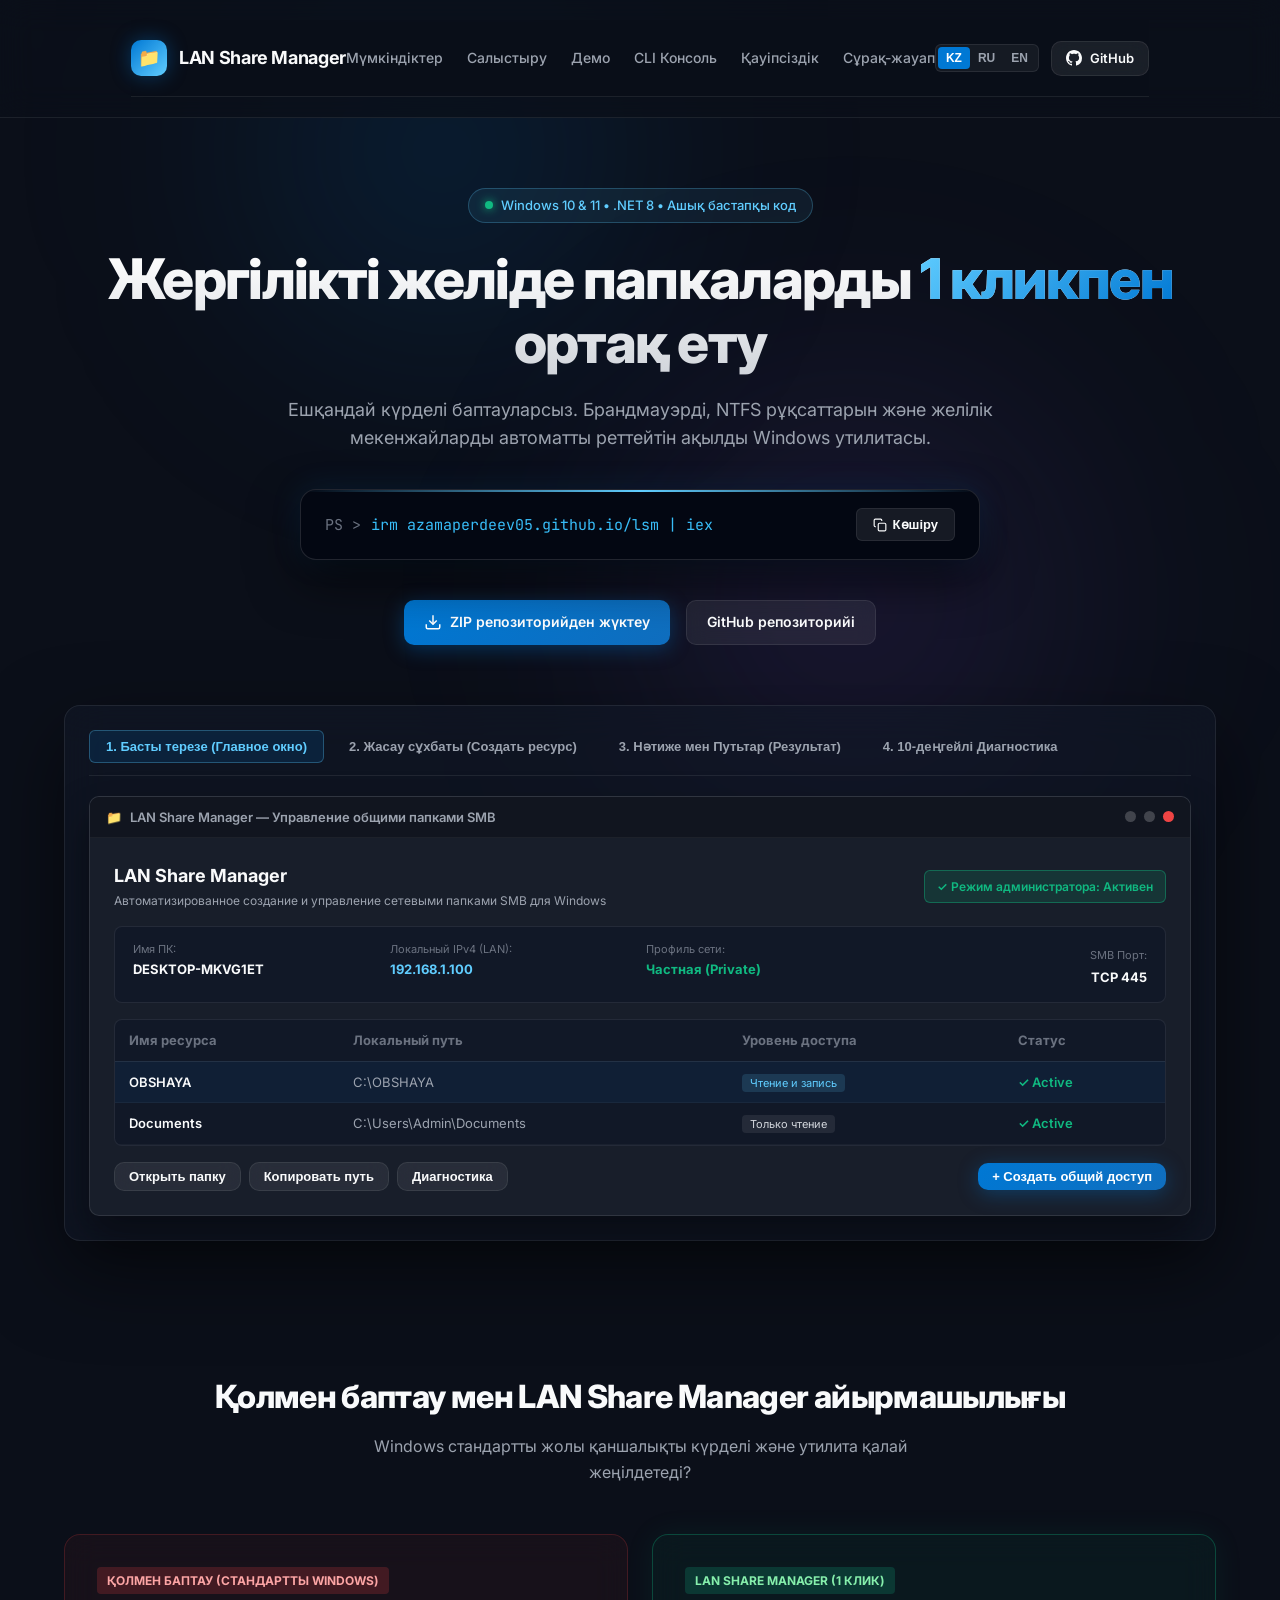
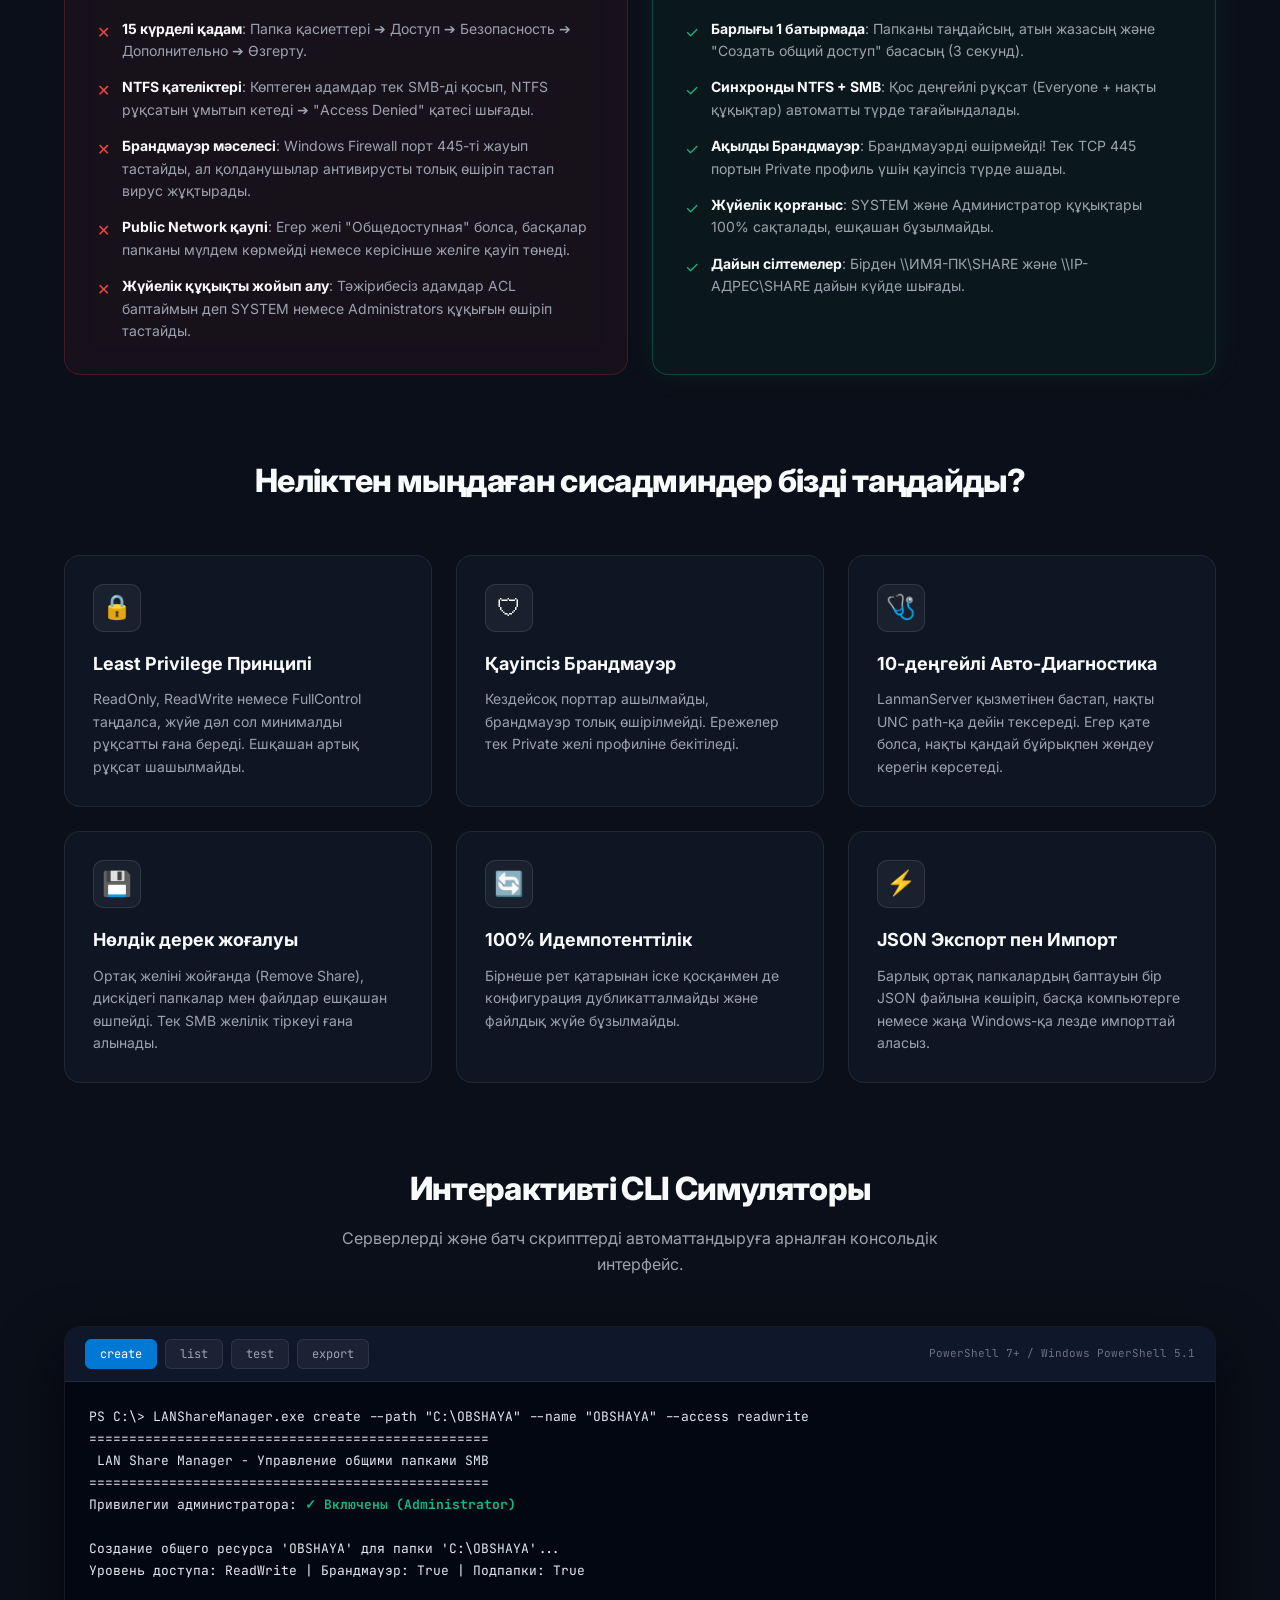
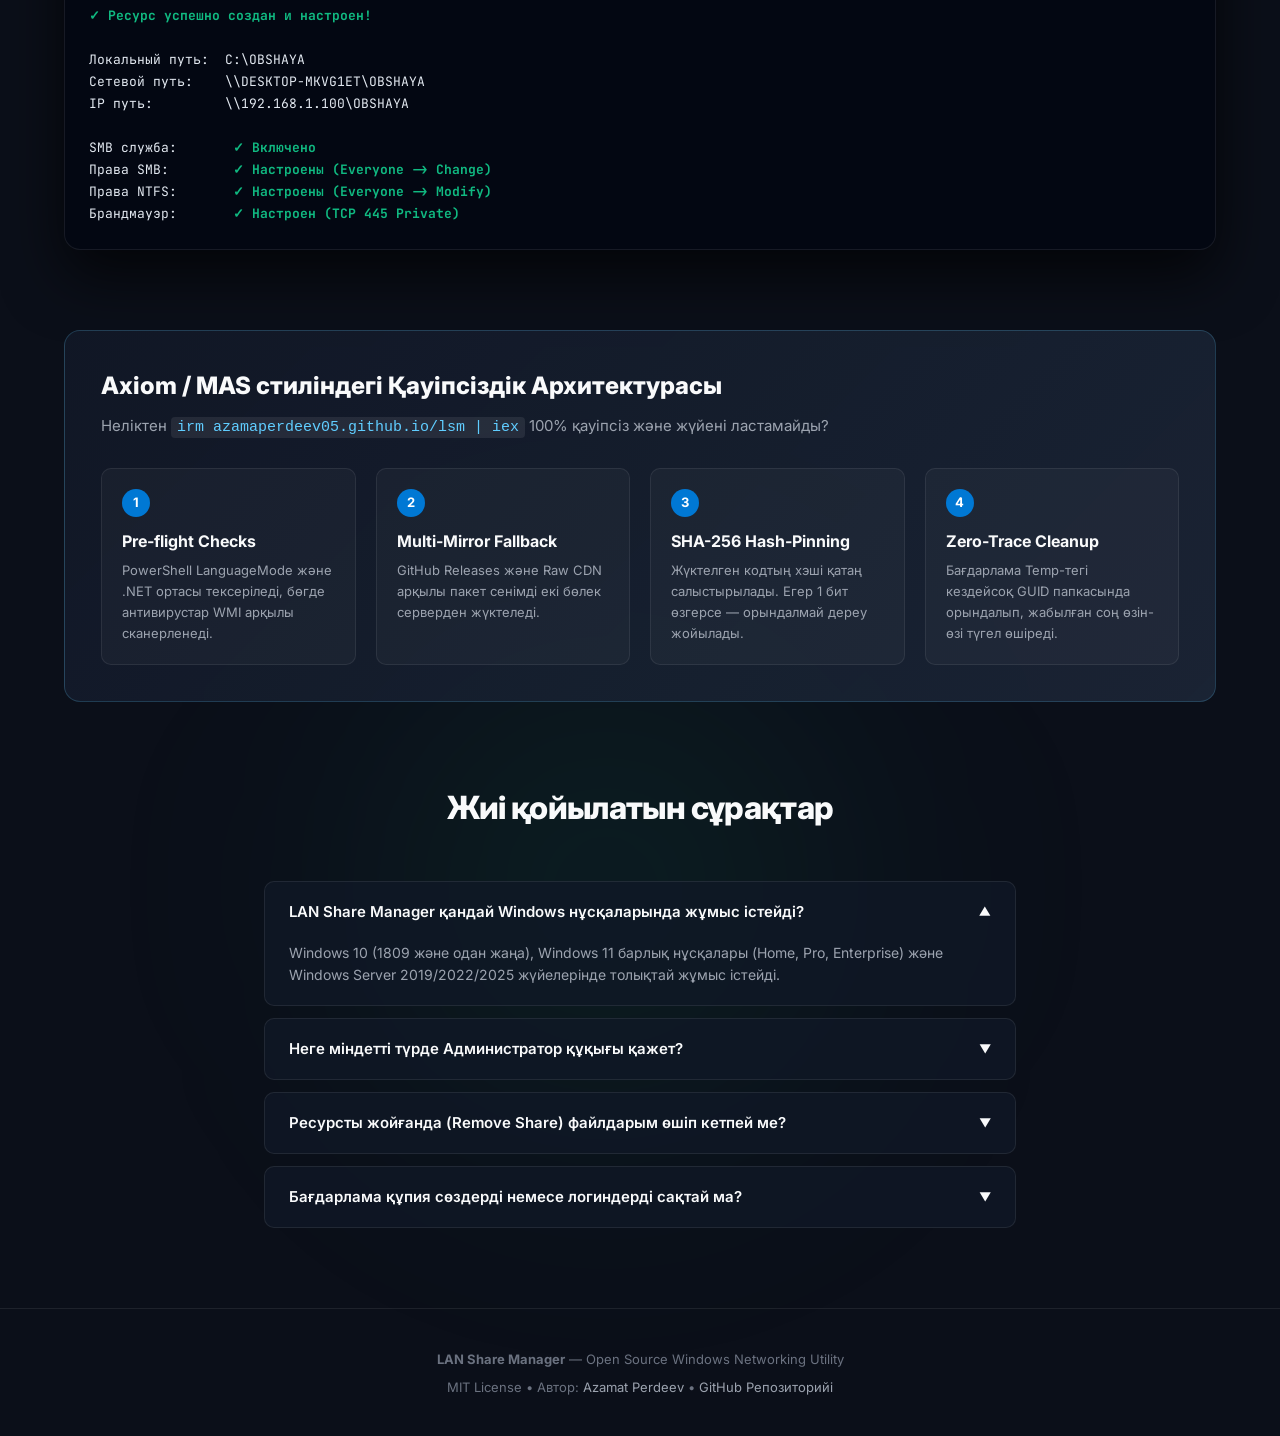
==== docs/index.html @ 3e00c1a6 "feat(docs): add modern interactive landing page for LAN Share Manager" ====
<!DOCTYPE html>
<html lang="kk">
<head>
  <meta charset="UTF-8">
  <meta name="viewport" content="width=device-width, initial-scale=1.0">
  <title>LAN Share Manager — Жергілікті желіде SMB папкаларын 1 кликпен ортақ ету (Windows 10/11)</title>
  <meta name="description" content="Windows 10 және 11 үшін SMB желілік ортақ папкаларын автоматты баптайтын заманауи утилита. NTFS рұқсаттары, Брандмауэр ережелері (TCP 445) және 10-деңгейлі авто-диагностика.">
  <meta name="keywords" content="LAN Share Manager, SMB, Windows 10, Windows 11, файлдық ортақ қатынас, желілік папка, PowerShell, NTFS permissions, firewall">
  
  <!-- Open Graph -->
  <meta property="og:title" content="LAN Share Manager — SMB желілік папкаларын 1 кликпен баптау">
  <meta property="og:description" content="Автоматты NTFS рұқсаттары, Windows Firewall (TCP 445) және 10-деңгейлі авто-диагностика. Бір командамен іске қосу: irm azamaperdeev05.github.io/lsm | iex">
  <meta property="og:type" content="website">
  <meta property="og:url" content="https://azamaperdeev05.github.io/lan-share-manager/">

  <!-- Google Fonts -->
  <link rel="preconnect" href="https://fonts.googleapis.com">
  <link rel="preconnect" href="https://fonts.gstatic.com" crossorigin>
  <link href="https://fonts.googleapis.com/css2?family=Inter:wght@400;500;600;700;800&family=JetBrains+Mono:wght@400;500;600;700&display=swap" rel="stylesheet">
  
  <link rel="stylesheet" href="style.css">
</head>
<body>

  <!-- Glow Backgrounds -->
  <div class="bg-glow-1"></div>
  <div class="bg-glow-2"></div>
  <div class="bg-glow-3"></div>

  <!-- Navigation Bar -->
  <header class="navbar">
    <div class="container navbar">
      <a href="#" class="nav-brand">
        <div class="nav-logo">📁</div>
        <div class="nav-title">LAN Share Manager</div>
      </a>

      <ul class="nav-links">
        <li><a href="#features" data-i18n="navFeatures">Мүмкіндіктер</a></li>
        <li><a href="#compare" data-i18n="navCompare">Салыстыру</a></li>
        <li><a href="#showcase">Демо</a></li>
        <li><a href="#cli" data-i18n="navCli">CLI Консоль</a></li>
        <li><a href="#security" data-i18n="navSecurity">Қауіпсіздік</a></li>
        <li><a href="#faq" data-i18n="navFaq">Сұрақ-жауап</a></li>
      </ul>

      <div class="nav-actions">
        <!-- Language Switcher -->
        <div class="lang-switch">
          <button class="lang-btn active" data-lang="kz">KZ</button>
          <button class="lang-btn" data-lang="ru">RU</button>
          <button class="lang-btn" data-lang="en">EN</button>
        </div>

        <a href="https://github.com/Azamaperdeev05/lan-share-manager" target="_blank" class="btn btn-secondary btn-sm">
          <svg width="16" height="16" viewBox="0 0 16 16" fill="currentColor"><path d="M8 0C3.58 0 0 3.58 0 8c0 3.54 2.29 6.53 5.47 7.59.4.07.55-.17.55-.38 0-.19-.01-.82-.01-1.49-2.01.37-2.53-.49-2.69-.94-.09-.23-.48-.94-.82-1.13-.28-.15-.68-.52-.01-.53.63-.01 1.08.58 1.23.82.72 1.21 1.87.87 2.33.66.07-.52.28-.87.51-1.07-1.78-.2-3.64-.89-3.64-3.95 0-.87.31-1.59.82-2.15-.08-.2-.36-1.02.08-2.12 0 0 .67-.21 2.2.82.64-.18 1.32-.27 2-.27.68 0 1.36.09 2 .27 1.53-1.04 2.2-.82 2.2-.82.44 1.1.16 1.92.08 2.12.51.56.82 1.27.82 2.15 0 3.07-1.87 3.75-3.65 3.95.29.25.54.73.54 1.48 0 1.07-.01 1.93-.01 2.2 0 .21.15.46.55.38A8.013 8.013 0 0016 8c0-4.42-3.58-8-8-8z"/></svg>
          GitHub
        </a>
      </div>
    </div>
  </header>

  <!-- Hero Section -->
  <main>
    <section class="hero">
      <div class="container">
        <div class="badge-pill">
          <span class="badge-dot"></span>
          <span data-i18n="badge">Windows 10 & 11 • .NET 8 • Ашық бастапқы код</span>
        </div>

        <h1 class="hero-title" data-i18n="heroTitle">
          Жергілікті желіде папкаларды <span>1 кликпен</span> ортақ ету
        </h1>

        <p class="hero-subtitle" data-i18n="heroSubtitle">
          Ешқандай күрделі баптауларсыз. Брандмауэрді, NTFS рұқсаттарын және желілік мекенжайларды автоматты реттейтін ақылды Windows утилитасы.
        </p>

        <!-- Quick 1-Line Terminal Card -->
        <div class="quick-terminal">
          <div class="terminal-command">
            <span class="terminal-prompt">PS &gt;</span>
            <span id="one-liner-code">irm azamaperdeev05.github.io/lsm | iex</span>
          </div>
          <button class="copy-btn" data-copy-target="one-liner-code">
            <svg width="14" height="14" viewBox="0 0 24 24" fill="none" stroke="currentColor" stroke-width="2"><rect x="9" y="9" width="13" height="13" rx="2" ry="2"></rect><path d="M5 15H4a2 2 0 0 1-2-2V4a2 2 0 0 1 2-2h9a2 2 0 0 1 2 2v1"></path></svg>
            <span data-i18n="copyText">Көшіру</span>
          </button>
        </div>

        <!-- Call to Actions -->
        <div class="hero-actions">
          <a href="https://github.com/Azamaperdeev05/lan-share-manager/releases/latest" class="btn btn-primary">
            <svg width="18" height="18" viewBox="0 0 24 24" fill="none" stroke="currentColor" stroke-width="2"><path d="M21 15v4a2 2 0 0 1-2 2H5a2 2 0 0 1-2-2v-4"></path><polyline points="7 10 12 15 17 10"></polyline><line x1="12" y1="15" x2="12" y2="3"></line></svg>
            <span data-i18n="btnDownload">ZIP репозиторийден жүктеу</span>
          </a>
          <a href="https://github.com/Azamaperdeev05/lan-share-manager" target="_blank" class="btn btn-secondary">
            <span data-i18n="btnGithub">GitHub репозиторийі</span>
          </a>
        </div>

        <!-- Interactive Windows 11 App Showcase Mockup -->
        <div class="showcase-wrapper" id="showcase">
          <div class="showcase-tabs">
            <button class="tab-btn active" data-tab="main">1. Басты терезе (Главное окно)</button>
            <button class="tab-btn" data-tab="create">2. Жасау сұхбаты (Создать ресурс)</button>
            <button class="tab-btn" data-tab="result">3. Нәтиже мен Путьтар (Результат)</button>
            <button class="tab-btn" data-tab="diag">4. 10-деңгейлі Диагностика</button>
          </div>

          <div class="app-window">
            <div class="window-titlebar">
              <div class="window-title">
                <span>📁</span> LAN Share Manager — Управление общими папками SMB
              </div>
              <div class="window-controls">
                <div class="control-dot"></div>
                <div class="control-dot"></div>
                <div class="control-dot" style="background: #EF4444;"></div>
              </div>
            </div>

            <div class="window-content">
              <!-- Tab 1: Main Window Mockup -->
              <div class="tab-content active" id="tab-main">
                <div style="display: flex; justify-content: space-between; align-items: center; margin-bottom: 16px;">
                  <div>
                    <h3 style="font-size: 18px; font-weight: 700;">LAN Share Manager</h3>
                    <p style="font-size: 12px; color: var(--text-muted);">Автоматизированное создание и управление сетевыми папками SMB для Windows</p>
                  </div>
                  <div style="background: rgba(16, 185, 129, 0.15); border: 1px solid rgba(16, 185, 129, 0.4); border-radius: 6px; padding: 6px 12px; color: #10B981; font-weight: 600; font-size: 12px;">
                    ✓ Режим администратора: Активен
                  </div>
                </div>

                <!-- Network Card -->
                <div style="background: #111827; border: 1px solid rgba(255,255,255,0.08); border-radius: 8px; padding: 14px 18px; display: grid; grid-template-columns: repeat(4, 1fr); gap: 12px; margin-bottom: 16px;">
                  <div>
                    <div style="font-size: 11px; color: var(--text-dim);">Имя ПК:</div>
                    <div style="font-weight: 700; font-size: 13px;">DESKTOP-MKVG1ET</div>
                  </div>
                  <div>
                    <div style="font-size: 11px; color: var(--text-dim);">Локальный IPv4 (LAN):</div>
                    <div style="font-weight: 700; font-size: 13px; color: var(--accent-cyan);">192.168.1.100</div>
                  </div>
                  <div>
                    <div style="font-size: 11px; color: var(--text-dim);">Профиль сети:</div>
                    <div style="font-weight: 700; font-size: 13px; color: #10B981;">Частная (Private)</div>
                  </div>
                  <div style="text-align: right;">
                    <span style="font-size: 11px; color: var(--text-dim);">SMB Порт:</span>
                    <div style="font-weight: 700; font-size: 13px;">TCP 445</div>
                  </div>
                </div>

                <!-- Table Mockup -->
                <div style="background: #111827; border: 1px solid rgba(255,255,255,0.08); border-radius: 8px; overflow: hidden; margin-bottom: 16px;">
                  <table style="width: 100%; border-collapse: collapse; font-size: 13px; text-align: left;">
                    <thead>
                      <tr style="border-bottom: 1px solid rgba(255,255,255,0.08); color: var(--text-dim);">
                        <th style="padding: 10px 14px;">Имя ресурса</th>
                        <th style="padding: 10px 14px;">Локальный путь</th>
                        <th style="padding: 10px 14px;">Уровень доступа</th>
                        <th style="padding: 10px 14px;">Статус</th>
                      </tr>
                    </thead>
                    <tbody>
                      <tr style="border-bottom: 1px solid rgba(255,255,255,0.04); background: rgba(0, 120, 212, 0.08);">
                        <td style="padding: 10px 14px; font-weight: 600;">OBSHAYA</td>
                        <td style="padding: 10px 14px; color: var(--text-muted);">C:\OBSHAYA</td>
                        <td style="padding: 10px 14px;"><span style="background: rgba(96,205,255,0.15); color: #60CDFF; padding: 2px 8px; border-radius: 4px; font-size: 11px;">Чтение и запись</span></td>
                        <td style="padding: 10px 14px; color: #10B981; font-weight: 600;">✓ Active</td>
                      </tr>
                      <tr style="border-bottom: 1px solid rgba(255,255,255,0.04);">
                        <td style="padding: 10px 14px; font-weight: 600;">Documents</td>
                        <td style="padding: 10px 14px; color: var(--text-muted);">C:\Users\Admin\Documents</td>
                        <td style="padding: 10px 14px;"><span style="background: rgba(255,255,255,0.08); color: #D1D5DB; padding: 2px 8px; border-radius: 4px; font-size: 11px;">Только чтение</span></td>
                        <td style="padding: 10px 14px; color: #10B981; font-weight: 600;">✓ Active</td>
                      </tr>
                    </tbody>
                  </table>
                </div>

                <!-- Actions Bar -->
                <div style="display: flex; justify-content: space-between; align-items: center;">
                  <div style="display: flex; gap: 8px;">
                    <button class="btn btn-secondary btn-sm">Открыть папку</button>
                    <button class="btn btn-secondary btn-sm">Копировать путь</button>
                    <button class="btn btn-secondary btn-sm">Диагностика</button>
                  </div>
                  <button class="btn btn-primary btn-sm">+ Создать общий доступ</button>
                </div>
              </div>

              <!-- Tab 2: Create Dialog Mockup -->
              <div class="tab-content" id="tab-create">
                <div style="max-width: 520px; margin: 0 auto; background: #111827; border: 1px solid rgba(255,255,255,0.08); border-radius: 8px; padding: 20px;">
                  <h4 style="margin-bottom: 14px; font-size: 15px; font-weight: 700;">Создать общий сетевой ресурс</h4>
                  <div style="margin-bottom: 12px;">
                    <label style="font-size: 12px; color: var(--text-dim); display: block; margin-bottom: 4px;">Папка:</label>
                    <div style="display: flex; gap: 8px;">
                      <input type="text" value="C:\OBSHAYA" readonly style="flex: 1; background: #0B0F19; border: 1px solid rgba(255,255,255,0.1); border-radius: 6px; padding: 6px 10px; color: #fff; font-size: 13px;">
                      <button class="btn btn-secondary btn-sm">Обзор...</button>
                    </div>
                  </div>
                  <div style="margin-bottom: 14px;">
                    <label style="font-size: 12px; color: var(--text-dim); display: block; margin-bottom: 4px;">Имя общего ресурса:</label>
                    <input type="text" value="OBSHAYA" readonly style="width: 100%; background: #0B0F19; border: 1px solid rgba(255,255,255,0.1); border-radius: 6px; padding: 6px 10px; color: #fff; font-size: 13px;">
                  </div>
                  <div style="margin-bottom: 14px;">
                    <label style="font-size: 12px; color: var(--text-dim); display: block; margin-bottom: 6px;">Уровень доступа:</label>
                    <div style="font-size: 13px; display: flex; flex-direction: column; gap: 6px;">
                      <div><input type="radio" name="perm"> Только чтение (Read only)</div>
                      <div style="color: var(--accent-cyan); font-weight: 600;"><input type="radio" name="perm" checked> Чтение и запись (Read and write)</div>
                      <div><input type="radio" name="perm"> Полный доступ (Full control)</div>
                    </div>
                  </div>
                  <div style="display: flex; justify-content: flex-end; gap: 8px; margin-top: 18px;">
                    <button class="btn btn-secondary btn-sm">Отмена</button>
                    <button class="btn btn-primary btn-sm">Создать общий доступ</button>
                  </div>
                </div>
              </div>

              <!-- Tab 3: Result Mockup -->
              <div class="tab-content" id="tab-result">
                <div style="max-width: 540px; margin: 0 auto; background: #111827; border: 1px solid rgba(16, 185, 129, 0.4); border-radius: 8px; padding: 24px;">
                  <div style="display: flex; align-items: center; gap: 10px; margin-bottom: 16px;">
                    <div style="width: 24px; height: 24px; border-radius: 50%; background: #10B981; color: #fff; display: flex; align-items: center; justify-content: center; font-weight: bold; font-size: 14px;">✓</div>
                    <div style="font-weight: 700; font-size: 16px; color: #10B981;">Общий доступ успешно настроен!</div>
                  </div>
                  <div style="display: flex; flex-direction: column; gap: 10px; font-size: 13px; margin-bottom: 18px;">
                    <div style="background: #0B0F19; padding: 8px 12px; border-radius: 6px; display: flex; justify-content: space-between;">
                      <span style="color: var(--text-muted);">Сетевой путь:</span>
                      <strong style="color: var(--accent-cyan);">\\DESKTOP-MKVG1ET\OBSHAYA</strong>
                    </div>
                    <div style="background: #0B0F19; padding: 8px 12px; border-radius: 6px; display: flex; justify-content: space-between;">
                      <span style="color: var(--text-muted);">IP путь:</span>
                      <strong style="color: var(--accent-cyan);">\\192.168.1.100\OBSHAYA</strong>
                    </div>
                  </div>
                  <div style="display: grid; grid-template-columns: 1fr 1fr; gap: 8px; font-size: 12px; border-top: 1px solid rgba(255,255,255,0.08); padding-top: 12px;">
                    <div>Служба SMB: <span style="color:#10B981;">✓ Включено</span></div>
                    <div>Брандмауэр: <span style="color:#10B981;">✓ Настроен</span></div>
                    <div>Права SMB: <span style="color:#10B981;">✓ Настроены</span></div>
                    <div>Права NTFS: <span style="color:#10B981;">✓ Настроены</span></div>
                  </div>
                </div>
              </div>

              <!-- Tab 4: Diagnostics Mockup -->
              <div class="tab-content" id="tab-diag">
                <div style="background: #111827; border: 1px solid rgba(255,255,255,0.08); border-radius: 8px; padding: 18px; font-size: 13px;">
                  <h4 style="margin-bottom: 12px; font-weight: 700;">10-деңгейлі толық жүйелік диагностика:</h4>
                  <div style="display: flex; flex-direction: column; gap: 8px;">
                    <div style="display: flex; justify-content: space-between;"><span>[✓] Служба SMB (LanmanServer / Сервер)</span> <strong style="color: #10B981;">Running</strong></div>
                    <div style="display: flex; justify-content: space-between;"><span>[✓] Порт TCP 445 (SMB Listener)</span> <strong style="color: #10B981;">Listening</strong></div>
                    <div style="display: flex; justify-content: space-between;"><span>[✓] Брандмауэр Windows (Inbound TCP 445)</span> <strong style="color: #10B981;">Allowed (Private)</strong></div>
                    <div style="display: flex; justify-content: space-between;"><span>[✓] Разрешения безопасности NTFS (ACL)</span> <strong style="color: #10B981;">Configured</strong></div>
                    <div style="display: flex; justify-content: space-between;"><span>[✓] Сетевой пинг \\localhost\OBSHAYA</span> <strong style="color: #10B981;">Accessible</strong></div>
                    <div style="display: flex; justify-content: space-between;"><span>[✓] Сетевой пинг \\192.168.1.100\OBSHAYA</span> <strong style="color: #10B981;">Accessible</strong></div>
                  </div>
                </div>
              </div>
            </div>
          </div>
        </div>
      </div>
    </section>

    <!-- Comparison Section -->
    <section class="comparison-section" id="compare">
      <div class="container">
        <div class="section-header">
          <h2 class="section-title" data-i18n="secCompareTitle">Қолмен баптау мен LAN Share Manager айырмашылығы</h2>
          <p class="section-subtitle" data-i18n="secCompareSubtitle">Windows стандартты жолы қаншалықты күрделі және утилита қалай жеңілдетеді?</p>
        </div>

        <div class="comparison-grid">
          <!-- The Bad Way -->
          <div class="compare-col compare-bad">
            <div class="compare-header">
              <span class="compare-badge badge-bad">Қолмен баптау (Стандартты Windows)</span>
            </div>
            <ul class="compare-list">
              <li><span class="compare-icon-bad">✕</span> <span><strong>15 күрделі қадам</strong>: Папка қасиеттері ➔ Доступ ➔ Безопасность ➔ Дополнительно ➔ Өзгерту.</span></li>
              <li><span class="compare-icon-bad">✕</span> <span><strong>NTFS қателіктері</strong>: Көптеген адамдар тек SMB-ді қосып, NTFS рұқсатын ұмытып кетеді ➔ "Access Denied" қатесі шығады.</span></li>
              <li><span class="compare-icon-bad">✕</span> <span><strong>Брандмауэр мәселесі</strong>: Windows Firewall порт 445-ті жауып тастайды, ал қолданушылар антивирусты толық өшіріп тастап вирус жұқтырады.</span></li>
              <li><span class="compare-icon-bad">✕</span> <span><strong>Public Network қаупі</strong>: Егер желі "Общедоступная" болса, басқалар папканы мүлдем көрмейді немесе керісінше желіге қауіп төнеді.</span></li>
              <li><span class="compare-icon-bad">✕</span> <span><strong>Жүйелік құқықты жойып алу</strong>: Тәжірибесіз адамдар ACL баптаймын деп SYSTEM немесе Administrators құқығын өшіріп тастайды.</span></li>
            </ul>
          </div>

          <!-- The LAN Share Manager Way -->
          <div class="compare-col compare-good">
            <div class="compare-header">
              <span class="compare-badge badge-good">LAN Share Manager (1 Клик)</span>
            </div>
            <ul class="compare-list">
              <li><span class="compare-icon-good">✓</span> <span><strong>Барлығы 1 батырмада</strong>: Папканы таңдайсың, атын жазасың және "Создать общий доступ" басасың (3 секунд).</span></li>
              <li><span class="compare-icon-good">✓</span> <span><strong>Синхронды NTFS + SMB</strong>: Қос деңгейлі рұқсат (Everyone + нақты құқықтар) автоматты түрде тағайындалады.</span></li>
              <li><span class="compare-icon-good">✓</span> <span><strong>Ақылды Брандмауэр</strong>: Брандмауэрді өшірмейді! Тек TCP 445 портын Private профиль үшін қауіпсіз түрде ашады.</span></li>
              <li><span class="compare-icon-good">✓</span> <span><strong>Жүйелік қорғаныс</strong>: SYSTEM және Администратор құқықтары 100% сақталады, ешқашан бұзылмайды.</span></li>
              <li><span class="compare-icon-good">✓</span> <span><strong>Дайын сілтемелер</strong>: Бірден \\ИМЯ-ПК\SHARE және \\IP-АДРЕС\SHARE дайын күйде шығады.</span></li>
            </ul>
          </div>
        </div>
      </div>
    </section>

    <!-- Features Pillars -->
    <section class="container" id="features">
      <div class="section-header">
        <h2 class="section-title" data-i18n="secFeaturesTitle">Неліктен мыңдаған сисадминдер бізді таңдайды?</h2>
      </div>

      <div class="features-grid">
        <div class="feature-card">
          <div class="feature-icon">🔒</div>
          <h3 class="feature-title">Least Privilege Принципі</h3>
          <p class="feature-desc">ReadOnly, ReadWrite немесе FullControl таңдалса, жүйе дәл сол минималды рұқсатты ғана береді. Ешқашан артық рұқсат шашылмайды.</p>
        </div>

        <div class="feature-card">
          <div class="feature-icon">🛡</div>
          <h3 class="feature-title">Қауіпсіз Брандмауэр</h3>
          <p class="feature-desc">Кездейсоқ порттар ашылмайды, брандмауэр толық өшірілмейді. Ережелер тек Private желі профиліне бекітіледі.</p>
        </div>

        <div class="feature-card">
          <div class="feature-icon">🩺</div>
          <h3 class="feature-title">10-деңгейлі Авто-Диагностика</h3>
          <p class="feature-desc">LanmanServer қызметінен бастап, нақты UNC path-қа дейін тексереді. Егер қате болса, нақты қандай бұйрықпен жөндеу керегін көрсетеді.</p>
        </div>

        <div class="feature-card">
          <div class="feature-icon">💾</div>
          <h3 class="feature-title">Нөлдік дерек жоғалуы</h3>
          <p class="feature-desc">Ортақ желіні жойғанда (Remove Share), дискідегі папкалар мен файлдар ешқашан өшпейді. Тек SMB желілік тіркеуі ғана алынады.</p>
        </div>

        <div class="feature-card">
          <div class="feature-icon">🔄</div>
          <h3 class="feature-title">100% Идемпотенттілік</h3>
          <p class="feature-desc">Бірнеше рет қатарынан іске қосқанмен де конфигурация дубликатталмайды және файлдық жүйе бұзылмайды.</p>
        </div>

        <div class="feature-card">
          <div class="feature-icon">⚡</div>
          <h3 class="feature-title">JSON Экспорт пен Импорт</h3>
          <p class="feature-desc">Барлық ортақ папкалардың баптауын бір JSON файлына көшіріп, басқа компьютерге немесе жаңа Windows-қа лезде импорттай аласыз.</p>
        </div>
      </div>
    </section>

    <!-- Interactive CLI Simulator -->
    <section class="container" id="cli">
      <div class="section-header">
        <h2 class="section-title" data-i18n="secTerminalTitle">Интерактивті CLI Симуляторы</h2>
        <p class="section-subtitle">Серверлерді және батч скрипттерді автоматтандыруға арналған консольдік интерфейс.</p>
      </div>

      <div class="terminal-section">
        <div class="terminal-header">
          <div class="terminal-tabs">
            <button class="cli-btn active" data-cmd="create">create</button>
            <button class="cli-btn" data-cmd="list">list</button>
            <button class="cli-btn" data-cmd="test">test</button>
            <button class="cli-btn" data-cmd="export">export</button>
          </div>
          <div style="font-family: var(--font-mono); font-size: 11px; color: var(--text-dim);">PowerShell 7+ / Windows PowerShell 5.1</div>
        </div>
        <div class="terminal-body" id="cli-terminal-body">
          <!-- Populated by script.js -->
        </div>
      </div>
    </section>

    <!-- Security Architecture (Axiom / MAS Style) -->
    <section class="container" id="security">
      <div class="security-card">
        <h2 style="font-size: 24px; font-weight: 800; margin-bottom: 8px;" data-i18n="secSecurityTitle">
          Axiom / MAS стиліндегі Қауіпсіздік Архитектурасы
        </h2>
        <p style="color: var(--text-muted); font-size: 15px;">
          Неліктен <code style="color: var(--accent-cyan); background: rgba(255,255,255,0.08); padding: 2px 6px; border-radius: 4px;">irm azamaperdeev05.github.io/lsm | iex</code> 100% қауіпсіз және жүйені ластамайды?
        </p>

        <div class="security-steps">
          <div class="sec-step">
            <div class="sec-num">1</div>
            <strong style="display:block; margin-bottom: 6px;">Pre-flight Checks</strong>
            <p style="font-size: 13px; color: var(--text-muted);">PowerShell LanguageMode және .NET ортасы тексеріледі, бөгде антивирустар WMI арқылы сканерленеді.</p>
          </div>

          <div class="sec-step">
            <div class="sec-num">2</div>
            <strong style="display:block; margin-bottom: 6px;">Multi-Mirror Fallback</strong>
            <p style="font-size: 13px; color: var(--text-muted);">GitHub Releases және Raw CDN арқылы пакет сенімді екі бөлек серверден жүктеледі.</p>
          </div>

          <div class="sec-step">
            <div class="sec-num">3</div>
            <strong style="display:block; margin-bottom: 6px;">SHA-256 Hash-Pinning</strong>
            <p style="font-size: 13px; color: var(--text-muted);">Жүктелген кодтың хэші қатаң салыстырылады. Егер 1 бит өзгерсе — орындалмай дереу жойылады.</p>
          </div>

          <div class="sec-step">
            <div class="sec-num">4</div>
            <strong style="display:block; margin-bottom: 6px;">Zero-Trace Cleanup</strong>
            <p style="font-size: 13px; color: var(--text-muted);">Бағдарлама Temp-тегі кездейсоқ GUID папкасында орындалып, жабылған соң өзін-өзі түгел өшіреді.</p>
          </div>
        </div>
      </div>
    </section>

    <!-- FAQ Accordion -->
    <section class="container faq-section" id="faq">
      <div class="section-header">
        <h2 class="section-title" data-i18n="secFaqTitle">Жиі қойылатын сұрақтар</h2>
      </div>

      <div class="faq-item active">
        <div class="faq-question">
          <span>LAN Share Manager қандай Windows нұсқаларында жұмыс істейді?</span>
          <span class="faq-arrow">▼</span>
        </div>
        <div class="faq-answer">
          Windows 10 (1809 және одан жаңа), Windows 11 барлық нұсқалары (Home, Pro, Enterprise) және Windows Server 2019/2022/2025 жүйелерінде толықтай жұмыс істейді.
        </div>
      </div>

      <div class="faq-item">
        <div class="faq-question">
          <span>Неге міндетті түрде Администратор құқығы қажет?</span>
          <span class="faq-arrow">▼</span>
        </div>
        <div class="faq-answer">
          Windows жүйесінде SMB желілік ресурстарын тіркеу, Брандмауэр ережелерін (TCP 445) қосу және файлдық жүйенің NTFS қауіпсіздік ережелерін баптау тек Administrator құқығымен ғана орындалады.
        </div>
      </div>

      <div class="faq-item">
        <div class="faq-question">
          <span>Ресурсты жойғанда (Remove Share) файлдарым өшіп кетпей ме?</span>
          <span class="faq-arrow">▼</span>
        </div>
        <div class="faq-answer">
          Жоқ! Бағдарламаның басты қауіпсіздік ережесі — ол тек SMB желілік ортақ қатынасын ғана өшіреді. Дискідегі папкаңыз бен барлық файлдарыңыз 100% сол қалпында қалады.
        </div>
      </div>

      <div class="faq-item">
        <div class="faq-question">
          <span>Бағдарлама құпия сөздерді немесе логиндерді сақтай ма?</span>
          <span class="faq-arrow">▼</span>
        </div>
        <div class="faq-answer">
          Жоқ! LAN Share Manager ешқашан құпия сөздерді сұрамайды және сақтамайды. Барлық аутентификация Windows-тың стандартты қауіпсіздік механизмі (NTLMv2 / Kerberos) арқылы жүреді.
        </div>
      </div>
    </section>
  </main>

  <!-- Footer -->
  <footer>
    <div class="container">
      <p style="margin-bottom: 8px;"><strong>LAN Share Manager</strong> — Open Source Windows Networking Utility</p>
      <p>MIT License • Автор: <a href="https://github.com/Azamaperdeev05" target="_blank">Azamat Perdeev</a> • <a href="https://github.com/Azamaperdeev05/lan-share-manager" target="_blank">GitHub Репозиторийі</a></p>
    </div>
  </footer>

  <script src="script.js"></script>
</body>
</html>
---- docs/style.css ----
:root {
  --bg-main: #0B0F19;
  --bg-card: rgba(17, 24, 39, 0.75);
  --bg-card-hover: rgba(31, 41, 55, 0.85);
  --border-subtle: rgba(255, 255, 255, 0.08);
  --border-glow: rgba(96, 205, 255, 0.3);
  --accent-primary: #0078D4;
  --accent-cyan: #60CDFF;
  --accent-purple: #8B5CF6;
  --accent-green: #10B981;
  --accent-red: #EF4444;
  --text-main: #F9FAFB;
  --text-muted: #9CA3AF;
  --text-dim: #6B7280;
  --terminal-bg: #030712;
  --font-main: 'Inter', -apple-system, BlinkMacSystemFont, 'Segoe UI', Roboto, sans-serif;
  --font-mono: 'JetBrains Mono', 'Fira Code', Consolas, monospace;
  --radius-lg: 16px;
  --radius-md: 10px;
  --radius-sm: 6px;
  --transition: all 0.25s cubic-bezier(0.16, 1, 0.3, 1);
}

* {
  margin: 0;
  padding: 0;
  box-sizing: border-box;
}

body {
  font-family: var(--font-main);
  background-color: var(--bg-main);
  color: var(--text-main);
  line-height: 1.6;
  overflow-x: hidden;
  position: relative;
  -webkit-font-smoothing: antialiased;
}

/* Background Atmospheric Glow */
.bg-glow-1, .bg-glow-2, .bg-glow-3 {
  position: absolute;
  border-radius: 50%;
  filter: blur(120px);
  pointer-events: none;
  z-index: 0;
}
.bg-glow-1 {
  width: 500px;
  height: 500px;
  background: radial-gradient(circle, rgba(0, 120, 212, 0.25) 0%, transparent 70%);
  top: -100px;
  left: 15%;
}
.bg-glow-2 {
  width: 600px;
  height: 600px;
  background: radial-gradient(circle, rgba(139, 92, 246, 0.18) 0%, transparent 70%);
  top: 300px;
  right: 10%;
}
.bg-glow-3 {
  width: 700px;
  height: 700px;
  background: radial-gradient(circle, rgba(16, 185, 129, 0.12) 0%, transparent 70%);
  bottom: 200px;
  left: 20%;
}

.container {
  max-width: 1200px;
  margin: 0 auto;
  padding: 0 24px;
  position: relative;
  z-index: 1;
}

/* Header & Navbar */
.navbar {
  display: flex;
  justify-content: space-between;
  align-items: center;
  padding: 20px 0;
  border-bottom: 1px solid var(--border-subtle);
  backdrop-filter: blur(16px);
  position: sticky;
  top: 0;
  z-index: 100;
  background: rgba(11, 15, 25, 0.8);
}
.nav-brand {
  display: flex;
  align-items: center;
  gap: 12px;
  text-decoration: none;
  color: var(--text-main);
}
.nav-logo {
  width: 36px;
  height: 36px;
  background: linear-gradient(135deg, var(--accent-primary), var(--accent-cyan));
  border-radius: var(--radius-md);
  display: flex;
  align-items: center;
  justify-content: center;
  font-size: 18px;
  box-shadow: 0 0 20px rgba(0, 120, 212, 0.4);
}
.nav-title {
  font-weight: 700;
  font-size: 18px;
  letter-spacing: -0.02em;
}
.nav-links {
  display: flex;
  gap: 24px;
  align-items: center;
  list-style: none;
}
.nav-links a {
  color: var(--text-muted);
  text-decoration: none;
  font-size: 14px;
  font-weight: 500;
  transition: var(--transition);
}
.nav-links a:hover {
  color: var(--text-main);
}
.nav-actions {
  display: flex;
  align-items: center;
  gap: 12px;
}

/* Language Switcher */
.lang-switch {
  display: flex;
  background: rgba(255, 255, 255, 0.05);
  border: 1px solid var(--border-subtle);
  border-radius: var(--radius-sm);
  padding: 2px;
}
.lang-btn {
  background: transparent;
  border: none;
  color: var(--text-muted);
  padding: 4px 8px;
  font-size: 12px;
  font-weight: 600;
  cursor: pointer;
  border-radius: 4px;
  transition: var(--transition);
}
.lang-btn.active {
  background: var(--accent-primary);
  color: #fff;
}

/* Buttons */
.btn {
  display: inline-flex;
  align-items: center;
  gap: 8px;
  padding: 10px 20px;
  border-radius: var(--radius-md);
  font-weight: 600;
  font-size: 14px;
  text-decoration: none;
  cursor: pointer;
  transition: var(--transition);
  border: none;
}
.btn-primary {
  background: linear-gradient(135deg, var(--accent-primary), #106EBE);
  color: #fff;
  box-shadow: 0 4px 20px rgba(0, 120, 212, 0.35);
}
.btn-primary:hover {
  transform: translateY(-2px);
  box-shadow: 0 6px 25px rgba(0, 120, 212, 0.5);
}
.btn-secondary {
  background: rgba(255, 255, 255, 0.07);
  color: var(--text-main);
  border: 1px solid var(--border-subtle);
  backdrop-filter: blur(10px);
}
.btn-secondary:hover {
  background: rgba(255, 255, 255, 0.12);
  transform: translateY(-2px);
}
.btn-sm {
  padding: 6px 14px;
  font-size: 13px;
}

/* Hero Section */
.hero {
  padding: 70px 0 50px;
  text-align: center;
}
.badge-pill {
  display: inline-flex;
  align-items: center;
  gap: 8px;
  background: rgba(96, 205, 255, 0.08);
  border: 1px solid rgba(96, 205, 255, 0.25);
  padding: 6px 16px;
  border-radius: 50px;
  font-size: 13px;
  color: var(--accent-cyan);
  font-weight: 500;
  margin-bottom: 24px;
}
.badge-dot {
  width: 8px;
  height: 8px;
  background: var(--accent-green);
  border-radius: 50%;
  box-shadow: 0 0 10px var(--accent-green);
}
.hero-title {
  font-size: clamp(32px, 5vw, 56px);
  font-weight: 800;
  letter-spacing: -0.03em;
  line-height: 1.15;
  margin-bottom: 20px;
  background: linear-gradient(180deg, #FFFFFF 0%, #D1D5DB 100%);
  -webkit-background-clip: text;
  -webkit-text-fill-color: transparent;
}
.hero-title span {
  background: linear-gradient(135deg, var(--accent-cyan), var(--accent-primary));
  -webkit-background-clip: text;
  -webkit-text-fill-color: transparent;
}
.hero-subtitle {
  font-size: 18px;
  color: var(--text-muted);
  max-width: 720px;
  margin: 0 auto 36px;
  line-height: 1.6;
}

/* Super Quick Terminal Card (Hero) */
.quick-terminal {
  max-width: 680px;
  margin: 0 auto 40px;
  background: var(--terminal-bg);
  border: 1px solid rgba(255, 255, 255, 0.12);
  border-radius: var(--radius-lg);
  padding: 18px 24px;
  box-shadow: 0 20px 50px rgba(0, 0, 0, 0.6), 0 0 30px rgba(0, 120, 212, 0.15);
  display: flex;
  align-items: center;
  justify-content: space-between;
  gap: 16px;
  position: relative;
  overflow: hidden;
}
.quick-terminal::before {
  content: '';
  position: absolute;
  top: 0;
  left: 0;
  right: 0;
  height: 2px;
  background: linear-gradient(90deg, transparent, var(--accent-cyan), transparent);
}
.terminal-command {
  font-family: var(--font-mono);
  font-size: 15px;
  color: #38BDF8;
  display: flex;
  align-items: center;
  gap: 10px;
  overflow-x: auto;
  white-space: nowrap;
}
.terminal-prompt {
  color: var(--text-dim);
  user-select: none;
}
.copy-btn {
  background: rgba(255, 255, 255, 0.08);
  border: 1px solid var(--border-subtle);
  color: var(--text-main);
  padding: 8px 16px;
  border-radius: var(--radius-sm);
  font-size: 13px;
  font-weight: 600;
  cursor: pointer;
  display: flex;
  align-items: center;
  gap: 6px;
  transition: var(--transition);
  flex-shrink: 0;
}
.copy-btn:hover {
  background: var(--accent-primary);
  border-color: var(--accent-primary);
  color: #fff;
}
.copy-btn.copied {
  background: var(--accent-green);
  border-color: var(--accent-green);
  color: #fff;
}

.hero-actions {
  display: flex;
  gap: 16px;
  justify-content: center;
  margin-bottom: 60px;
}

/* App Showcase / Interactive Window Preview */
.showcase-wrapper {
  background: rgba(17, 24, 39, 0.6);
  border: 1px solid var(--border-subtle);
  border-radius: var(--radius-lg);
  padding: 24px;
  backdrop-filter: blur(20px);
  box-shadow: 0 30px 80px rgba(0, 0, 0, 0.5);
  margin-bottom: 80px;
}
.showcase-tabs {
  display: flex;
  gap: 8px;
  margin-bottom: 20px;
  border-bottom: 1px solid var(--border-subtle);
  padding-bottom: 12px;
  overflow-x: auto;
}
.tab-btn {
  background: transparent;
  border: 1px solid transparent;
  color: var(--text-muted);
  padding: 8px 16px;
  border-radius: var(--radius-sm);
  font-size: 13px;
  font-weight: 600;
  cursor: pointer;
  transition: var(--transition);
}
.tab-btn:hover {
  color: var(--text-main);
  background: rgba(255, 255, 255, 0.04);
}
.tab-btn.active {
  background: rgba(0, 120, 212, 0.15);
  border-color: rgba(96, 205, 255, 0.3);
  color: var(--accent-cyan);
}

.app-window {
  background: #181E2A;
  border: 1px solid rgba(255, 255, 255, 0.1);
  border-radius: var(--radius-md);
  overflow: hidden;
  text-align: left;
  box-shadow: 0 20px 40px rgba(0, 0, 0, 0.4);
}
.window-titlebar {
  background: #11151F;
  padding: 10px 16px;
  display: flex;
  justify-content: space-between;
  align-items: center;
  border-bottom: 1px solid rgba(255, 255, 255, 0.05);
}
.window-title {
  font-size: 13px;
  font-weight: 600;
  color: var(--text-muted);
  display: flex;
  align-items: center;
  gap: 8px;
}
.window-controls {
  display: flex;
  gap: 8px;
}
.control-dot {
  width: 11px;
  height: 11px;
  border-radius: 50%;
  background: rgba(255, 255, 255, 0.2);
}
.window-content {
  padding: 24px;
}
.tab-content {
  display: none;
}
.tab-content.active {
  display: block;
  animation: fadeIn 0.3s ease;
}

@keyframes fadeIn {
  from { opacity: 0; transform: translateY(6px); }
  to { opacity: 1; transform: translateY(0); }
}

/* Feature Cards Grid */
.features-grid {
  display: grid;
  grid-template-columns: repeat(auto-fit, minmax(320px, 1fr));
  gap: 24px;
  margin-bottom: 80px;
}
.feature-card {
  background: var(--bg-card);
  border: 1px solid var(--border-subtle);
  border-radius: var(--radius-lg);
  padding: 28px;
  transition: var(--transition);
  backdrop-filter: blur(16px);
  position: relative;
  overflow: hidden;
}
.feature-card:hover {
  transform: translateY(-4px);
  border-color: var(--border-glow);
  background: var(--bg-card-hover);
  box-shadow: 0 15px 40px rgba(0, 0, 0, 0.4);
}
.feature-icon {
  width: 48px;
  height: 48px;
  border-radius: var(--radius-md);
  display: flex;
  align-items: center;
  justify-content: center;
  font-size: 24px;
  margin-bottom: 18px;
  background: rgba(255, 255, 255, 0.05);
  border: 1px solid rgba(255, 255, 255, 0.1);
}
.feature-title {
  font-size: 18px;
  font-weight: 700;
  margin-bottom: 10px;
  color: var(--text-main);
}
.feature-desc {
  font-size: 14px;
  color: var(--text-muted);
  line-height: 1.6;
}

/* Comparison Section */
.comparison-section {
  margin-bottom: 80px;
}
.section-header {
  text-align: center;
  margin-bottom: 48px;
}
.section-title {
  font-size: 32px;
  font-weight: 800;
  letter-spacing: -0.02em;
  margin-bottom: 12px;
}
.section-subtitle {
  color: var(--text-muted);
  font-size: 16px;
  max-width: 600px;
  margin: 0 auto;
}

.comparison-grid {
  display: grid;
  grid-template-columns: 1fr 1fr;
  gap: 24px;
}
.compare-col {
  border-radius: var(--radius-lg);
  padding: 32px;
  backdrop-filter: blur(16px);
}
.compare-bad {
  background: rgba(239, 68, 68, 0.05);
  border: 1px solid rgba(239, 68, 68, 0.2);
}
.compare-good {
  background: rgba(16, 185, 129, 0.05);
  border: 1px solid rgba(16, 185, 129, 0.3);
  box-shadow: 0 0 30px rgba(16, 185, 129, 0.08);
}
.compare-header {
  display: flex;
  align-items: center;
  gap: 12px;
  margin-bottom: 24px;
}
.compare-badge {
  font-size: 12px;
  font-weight: 700;
  text-transform: uppercase;
  padding: 4px 10px;
  border-radius: 4px;
}
.badge-bad { background: rgba(239, 68, 68, 0.2); color: #FCA5A5; }
.badge-good { background: rgba(16, 185, 129, 0.2); color: #86EFAC; }
.compare-list {
  list-style: none;
  display: flex;
  flex-direction: column;
  gap: 14px;
}
.compare-list li {
  display: flex;
  align-items: flex-start;
  gap: 12px;
  font-size: 14px;
  color: var(--text-muted);
}
.compare-list li strong { color: var(--text-main); }
.compare-icon-bad { color: var(--accent-red); font-size: 16px; flex-shrink: 0; margin-top: 2px; }
.compare-icon-good { color: var(--accent-green); font-size: 16px; flex-shrink: 0; margin-top: 2px; }

/* Interactive Terminal Section */
.terminal-section {
  background: var(--terminal-bg);
  border: 1px solid var(--border-subtle);
  border-radius: var(--radius-lg);
  overflow: hidden;
  box-shadow: 0 25px 60px rgba(0, 0, 0, 0.7);
  margin-bottom: 80px;
}
.terminal-header {
  background: #0F172A;
  padding: 12px 20px;
  display: flex;
  align-items: center;
  justify-content: space-between;
  border-bottom: 1px solid rgba(255, 255, 255, 0.08);
}
.terminal-tabs {
  display: flex;
  gap: 8px;
}
.cli-btn {
  background: rgba(255, 255, 255, 0.05);
  border: 1px solid var(--border-subtle);
  color: var(--text-muted);
  padding: 6px 14px;
  border-radius: var(--radius-sm);
  font-family: var(--font-mono);
  font-size: 12px;
  cursor: pointer;
  transition: var(--transition);
}
.cli-btn.active, .cli-btn:hover {
  background: var(--accent-primary);
  color: #fff;
  border-color: var(--accent-primary);
}
.terminal-body {
  padding: 24px;
  font-family: var(--font-mono);
  font-size: 13px;
  line-height: 1.7;
  color: #E2E8F0;
  min-height: 240px;
  white-space: pre-wrap;
}

/* Security Breakdown Card */
.security-card {
  background: linear-gradient(135deg, rgba(17, 24, 39, 0.9) 0%, rgba(30, 41, 59, 0.8) 100%);
  border: 1px solid rgba(96, 205, 255, 0.2);
  border-radius: var(--radius-lg);
  padding: 36px;
  margin-bottom: 80px;
}
.security-steps {
  display: grid;
  grid-template-columns: repeat(auto-fit, minmax(220px, 1fr));
  gap: 20px;
  margin-top: 28px;
}
.sec-step {
  background: rgba(255, 255, 255, 0.03);
  border: 1px solid var(--border-subtle);
  border-radius: var(--radius-md);
  padding: 20px;
}
.sec-num {
  width: 28px;
  height: 28px;
  border-radius: 50%;
  background: var(--accent-primary);
  color: #fff;
  font-weight: 700;
  font-size: 13px;
  display: flex;
  align-items: center;
  justify-content: center;
  margin-bottom: 12px;
}

/* FAQ Accordion */
.faq-section {
  max-width: 800px;
  margin: 0 auto 80px;
}
.faq-item {
  border: 1px solid var(--border-subtle);
  border-radius: var(--radius-md);
  margin-bottom: 12px;
  overflow: hidden;
  background: var(--bg-card);
}
.faq-question {
  padding: 18px 24px;
  font-weight: 600;
  font-size: 15px;
  cursor: pointer;
  display: flex;
  justify-content: space-between;
  align-items: center;
  transition: var(--transition);
}
.faq-question:hover {
  background: rgba(255, 255, 255, 0.04);
}
.faq-arrow {
  transition: transform 0.25s ease;
  font-size: 12px;
}
.faq-item.active .faq-arrow {
  transform: rotate(180deg);
}
.faq-answer {
  max-height: 0;
  overflow: hidden;
  transition: max-height 0.3s ease, padding 0.3s ease;
  padding: 0 24px;
  color: var(--text-muted);
  font-size: 14px;
  line-height: 1.6;
}
.faq-item.active .faq-answer {
  max-height: 200px;
  padding: 0 24px 18px;
}

/* Footer */
footer {
  border-top: 1px solid var(--border-subtle);
  padding: 40px 0;
  text-align: center;
  color: var(--text-dim);
  font-size: 13px;
}
footer a {
  color: var(--text-muted);
  text-decoration: none;
}
footer a:hover {
  color: var(--accent-cyan);
}

@media (max-width: 768px) {
  .comparison-grid { grid-template-columns: 1fr; }
  .nav-links { display: none; }
  .hero-actions { flex-direction: column; }
  .quick-terminal { flex-direction: column; align-items: stretch; text-align: left; }
}
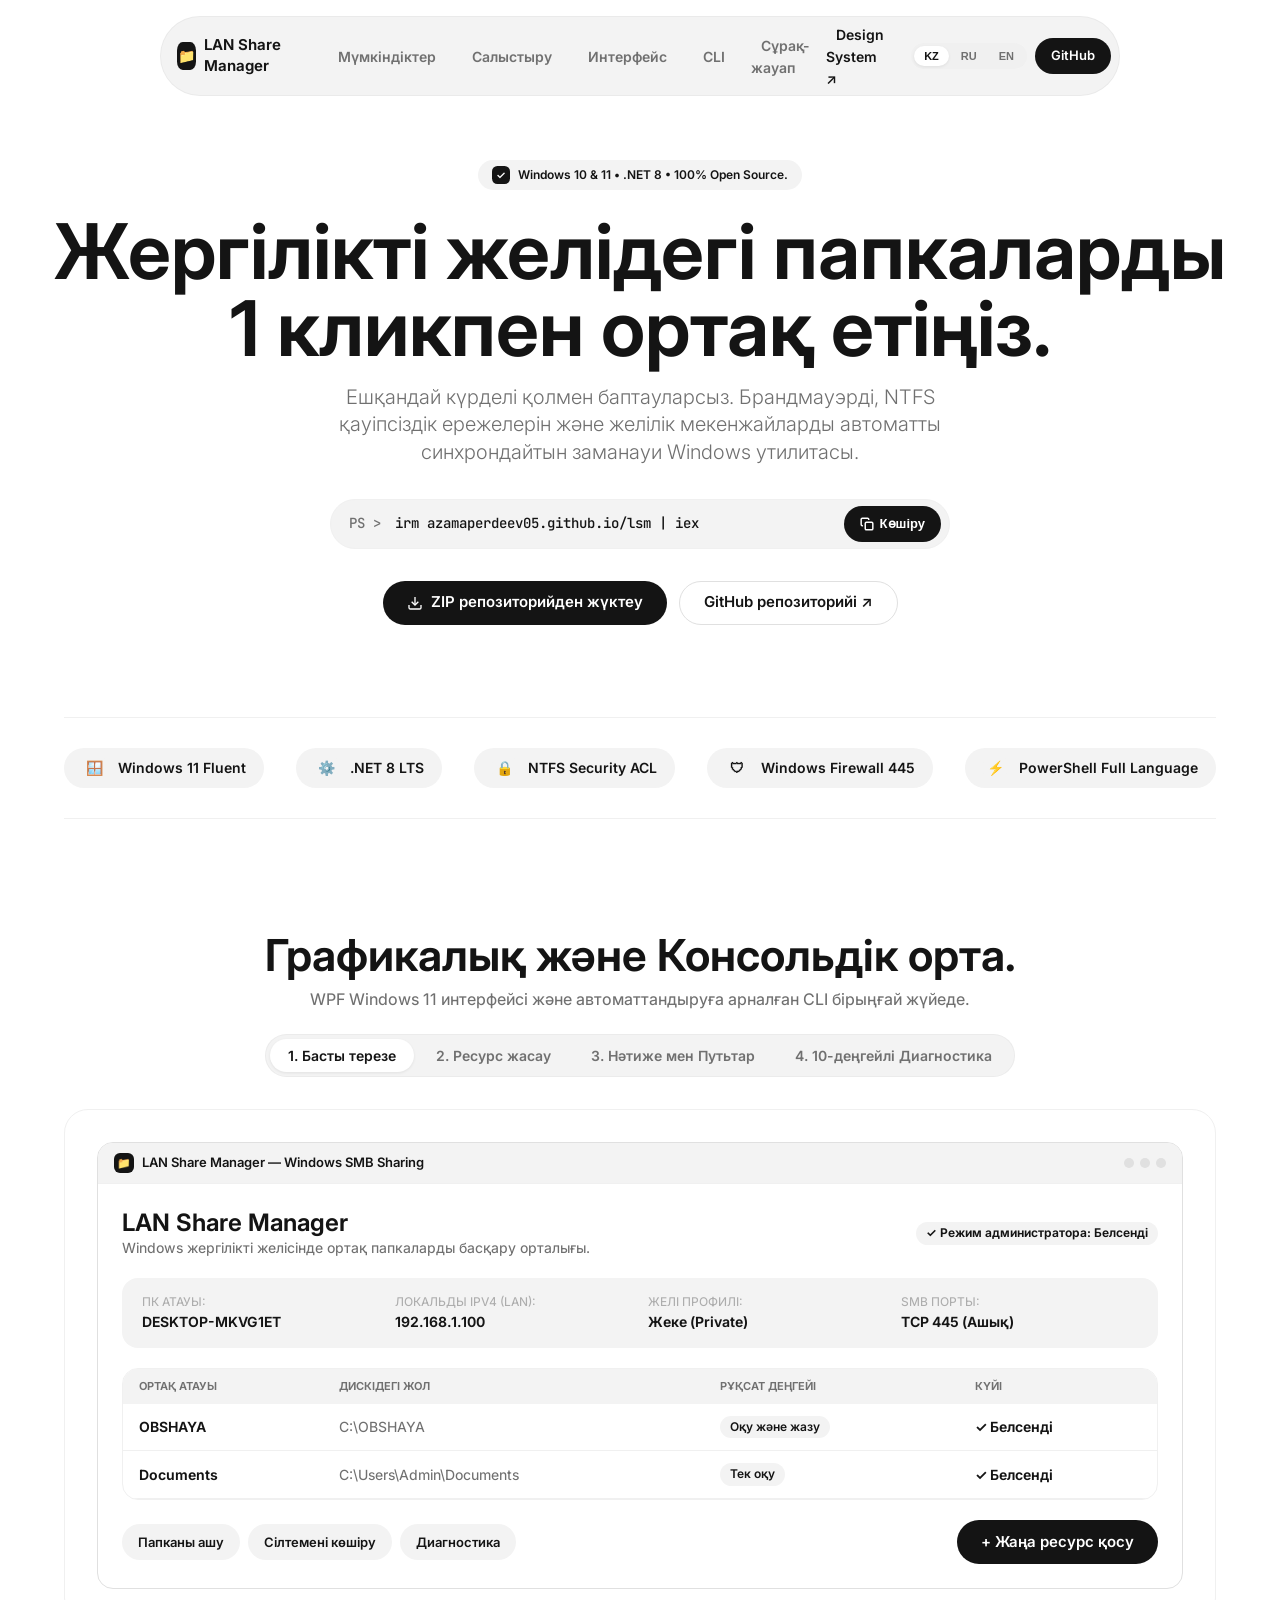
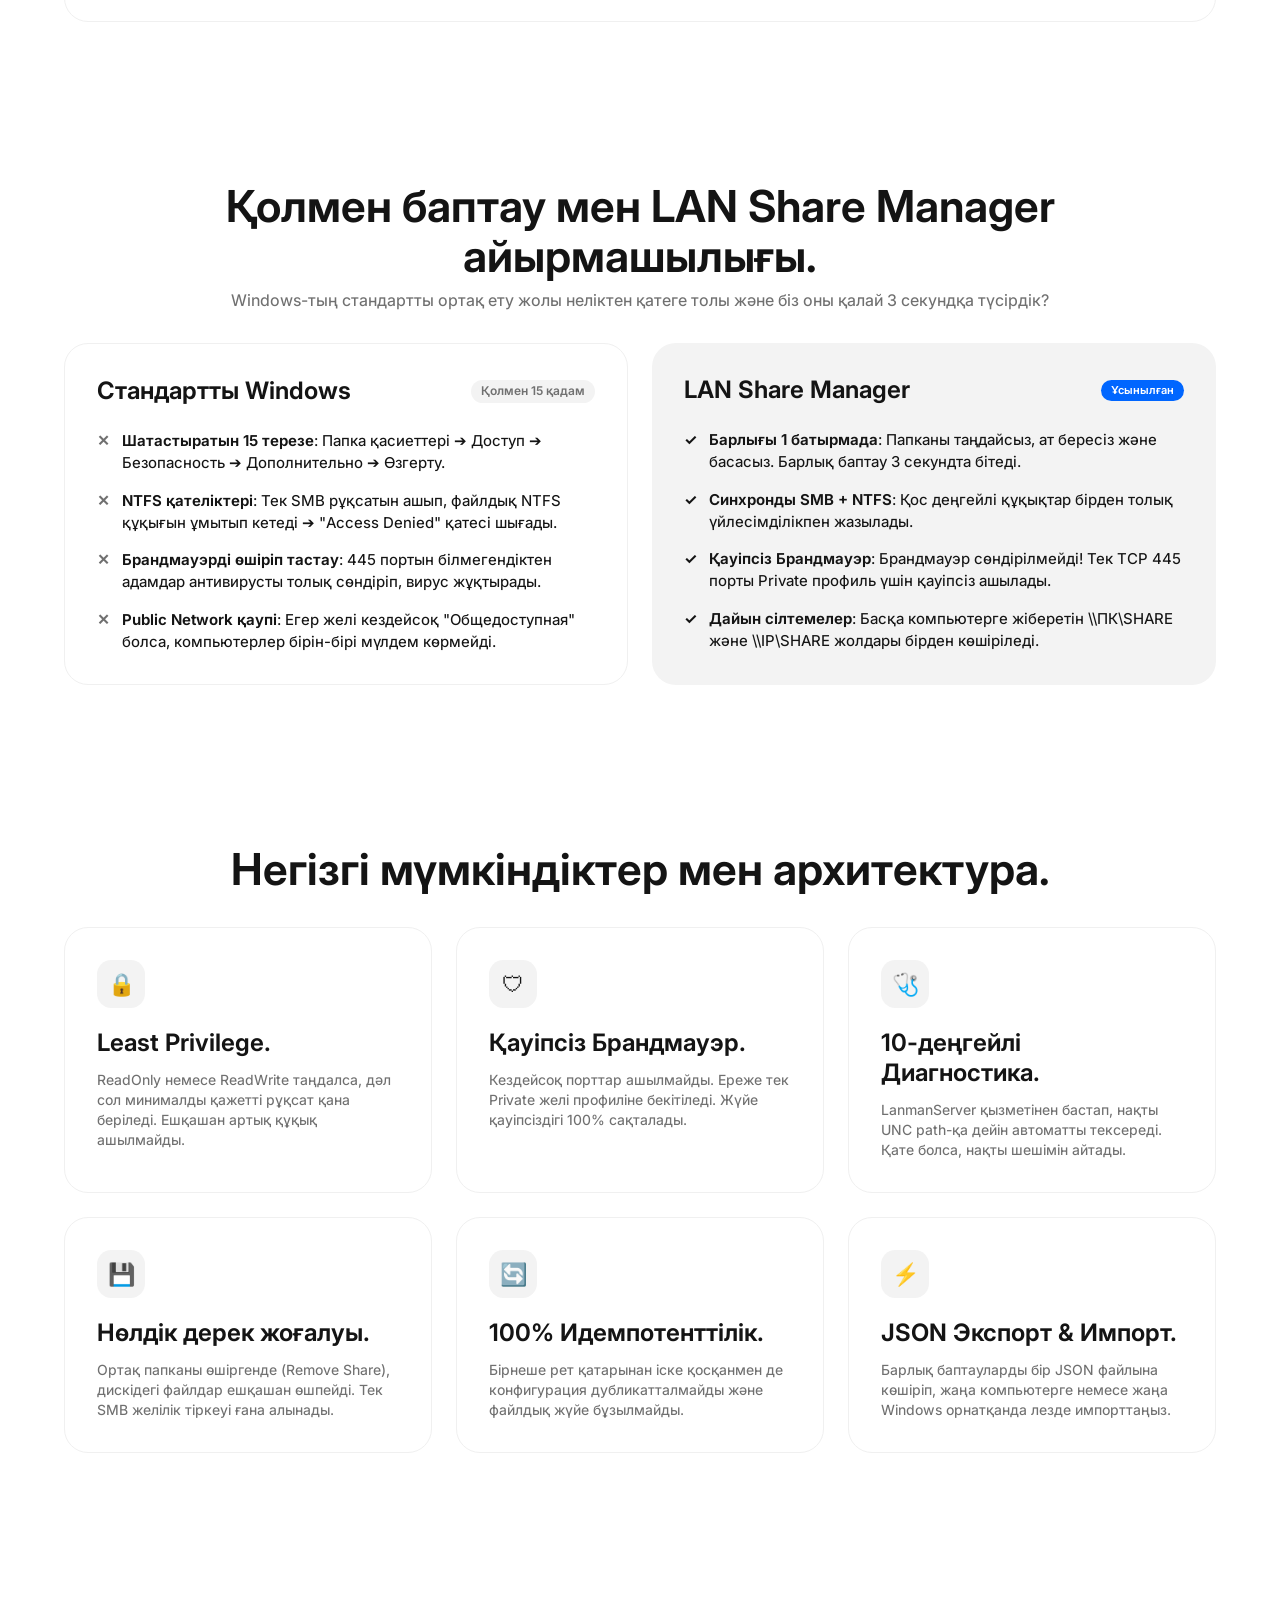
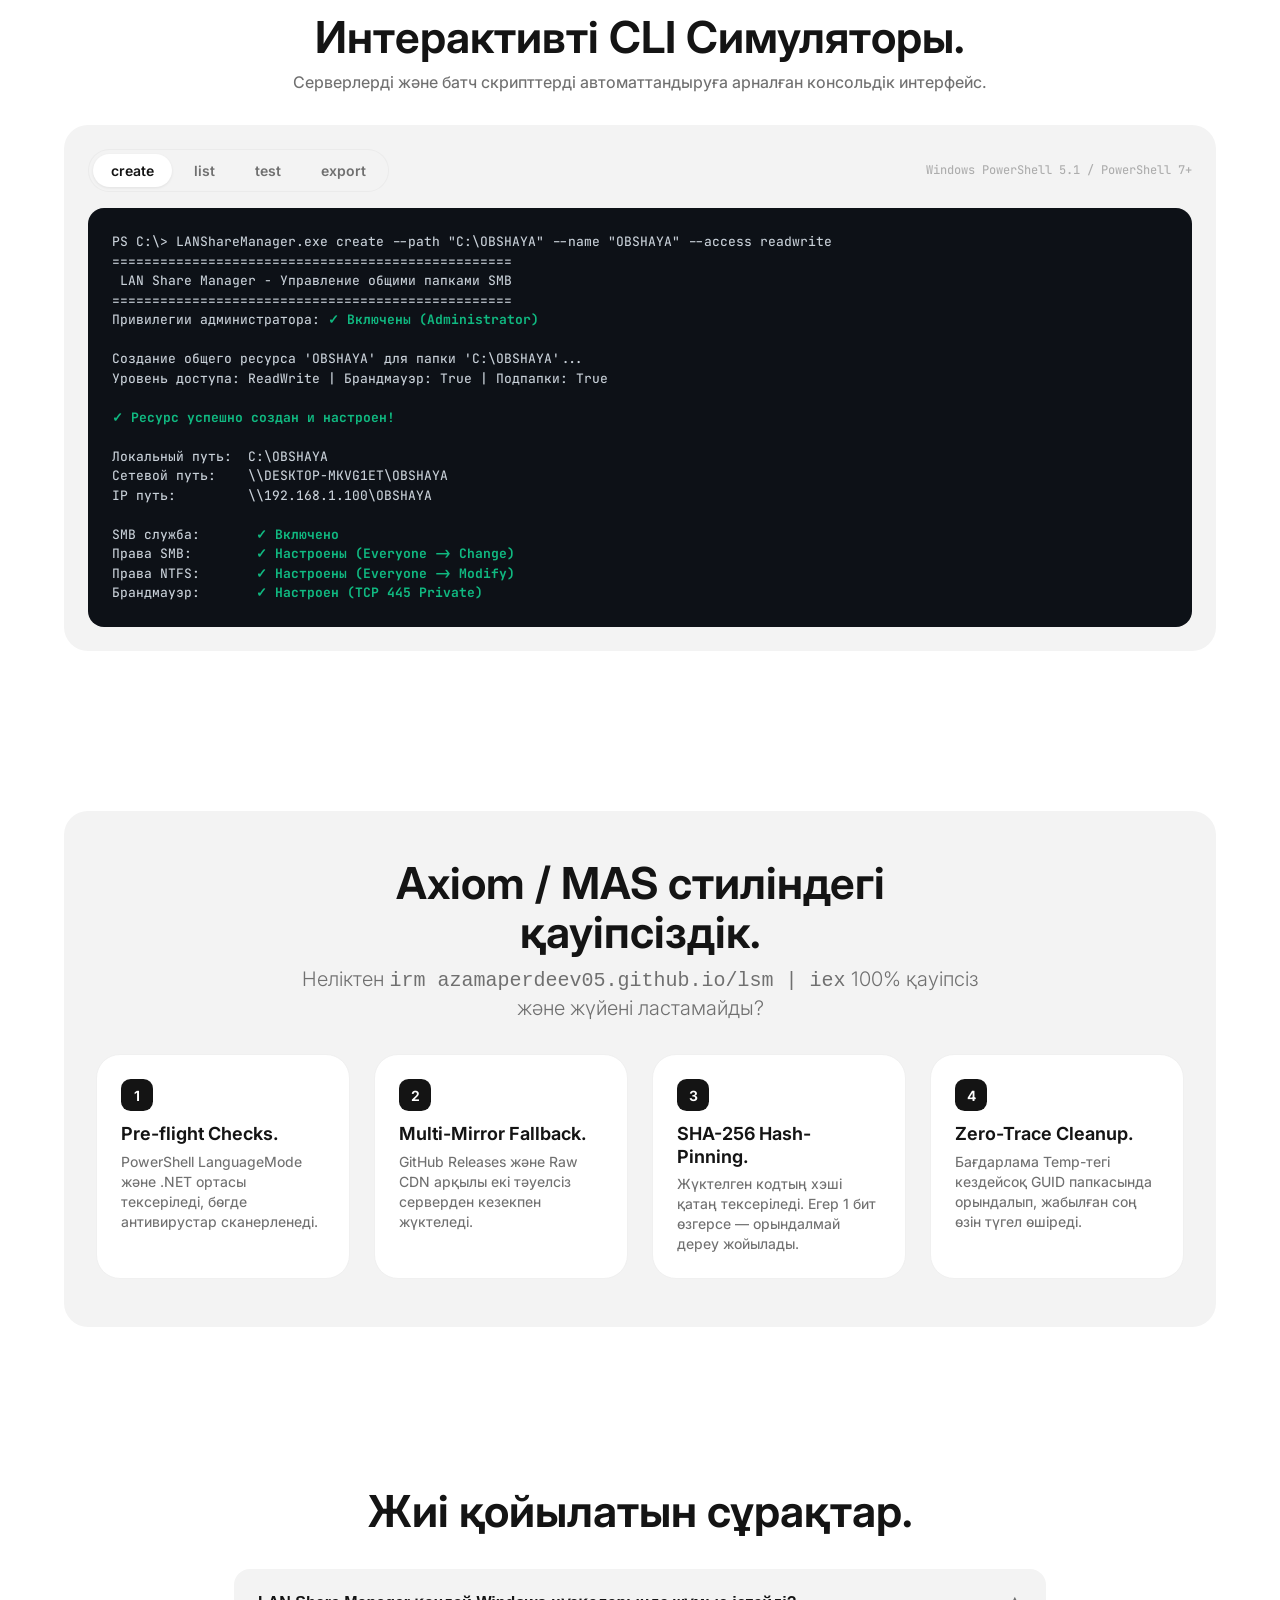
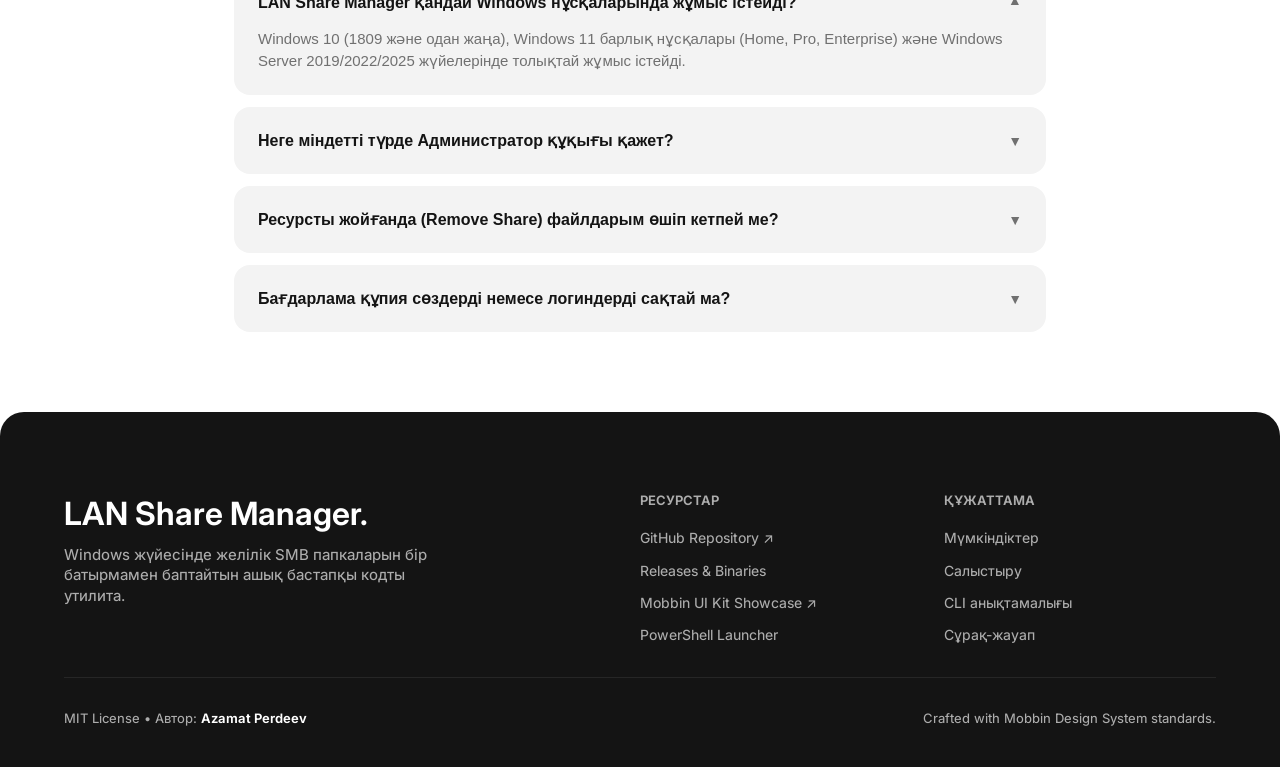
==== commit fd803251: "feat(design): implement complete Mobbin Design System (monochrome palette, stadium pills, variable w" ====
--- a/docs/index.html
+++ b/docs/index.html
@@ -3,471 +3,573 @@
 <head>
   <meta charset="UTF-8">
   <meta name="viewport" content="width=device-width, initial-scale=1.0">
-  <title>LAN Share Manager — Жергілікті желіде SMB папкаларын 1 кликпен ортақ ету (Windows 10/11)</title>
-  <meta name="description" content="Windows 10 және 11 үшін SMB желілік ортақ папкаларын автоматты баптайтын заманауи утилита. NTFS рұқсаттары, Брандмауэр ережелері (TCP 445) және 10-деңгейлі авто-диагностика.">
-  <meta name="keywords" content="LAN Share Manager, SMB, Windows 10, Windows 11, файлдық ортақ қатынас, желілік папка, PowerShell, NTFS permissions, firewall">
+  <title>LAN Share Manager — Windows 10/11 үшін 1 кликпен SMB папкаларын ортақ ету.</title>
+  <meta name="description" content="Mobbin дизайнымен жасалған Windows 10/11 желілік папкалар менеджері. Автоматты NTFS рұқсаттары, Брандмауэр ережелері және 10-деңгейлі жүйелік диагностика.">
   
   <!-- Open Graph -->
-  <meta property="og:title" content="LAN Share Manager — SMB желілік папкаларын 1 кликпен баптау">
-  <meta property="og:description" content="Автоматты NTFS рұқсаттары, Windows Firewall (TCP 445) және 10-деңгейлі авто-диагностика. Бір командамен іске қосу: irm azamaperdeev05.github.io/lsm | iex">
+  <meta property="og:title" content="LAN Share Manager — SMB желілік ортақ қатынасын 1 кликпен баптау.">
+  <meta property="og:description" content="Автоматты NTFS, Windows Firewall (TCP 445) және 10-деңгейлі авто-диагностика.">
   <meta property="og:type" content="website">
   <meta property="og:url" content="https://azamaperdeev05.github.io/lan-share-manager/">
 
-  <!-- Google Fonts -->
+  <!-- Google Fonts: Inter (300, 450, 650, 700) & JetBrains Mono -->
   <link rel="preconnect" href="https://fonts.googleapis.com">
   <link rel="preconnect" href="https://fonts.gstatic.com" crossorigin>
-  <link href="https://fonts.googleapis.com/css2?family=Inter:wght@400;500;600;700;800&family=JetBrains+Mono:wght@400;500;600;700&display=swap" rel="stylesheet">
+  <link href="https://fonts.googleapis.com/css2?family=Inter:ital,opsz,wght@0,14..32,300..700;1,14..32,300..700&family=JetBrains+Mono:wght@400;500;600&display=swap" rel="stylesheet">
   
   <link rel="stylesheet" href="style.css">
 </head>
 <body>
 
-  <!-- Glow Backgrounds -->
-  <div class="bg-glow-1"></div>
-  <div class="bg-glow-2"></div>
-  <div class="bg-glow-3"></div>
-
-  <!-- Navigation Bar -->
-  <header class="navbar">
-    <div class="container navbar">
+  <!-- Floating Nav Pill (Stadium shape, detached from viewport edge) -->
+  <div class="nav-wrapper">
+    <nav class="nav-pill">
       <a href="#" class="nav-brand">
-        <div class="nav-logo">📁</div>
-        <div class="nav-title">LAN Share Manager</div>
+        <div class="brand-squircle">📁</div>
+        <span class="nav-brand-title">LAN Share Manager</span>
       </a>
 
       <ul class="nav-links">
-        <li><a href="#features" data-i18n="navFeatures">Мүмкіндіктер</a></li>
-        <li><a href="#compare" data-i18n="navCompare">Салыстыру</a></li>
-        <li><a href="#showcase">Демо</a></li>
-        <li><a href="#cli" data-i18n="navCli">CLI Консоль</a></li>
-        <li><a href="#security" data-i18n="navSecurity">Қауіпсіздік</a></li>
-        <li><a href="#faq" data-i18n="navFaq">Сұрақ-жауап</a></li>
+        <li><a href="#features" class="nav-link" data-i18n="navFeatures">Мүмкіндіктер</a></li>
+        <li><a href="#compare" class="nav-link" data-i18n="navCompare">Салыстыру</a></li>
+        <li><a href="#showcase" class="nav-link">Интерфейс</a></li>
+        <li><a href="#cli" class="nav-link" data-i18n="navCli">CLI</a></li>
+        <li><a href="#faq" class="nav-link" data-i18n="navFaq">Сұрақ-жауап</a></li>
+        <li><a href="components.html" class="nav-link" style="color: var(--colors-ink);">Design System ↗</a></li>
       </ul>
 
       <div class="nav-actions">
-        <!-- Language Switcher -->
-        <div class="lang-switch">
+        <!-- Language Switcher Stadium Control -->
+        <div class="lang-selector">
           <button class="lang-btn active" data-lang="kz">KZ</button>
           <button class="lang-btn" data-lang="ru">RU</button>
           <button class="lang-btn" data-lang="en">EN</button>
         </div>
 
-        <a href="https://github.com/Azamaperdeev05/lan-share-manager" target="_blank" class="btn btn-secondary btn-sm">
-          <svg width="16" height="16" viewBox="0 0 16 16" fill="currentColor"><path d="M8 0C3.58 0 0 3.58 0 8c0 3.54 2.29 6.53 5.47 7.59.4.07.55-.17.55-.38 0-.19-.01-.82-.01-1.49-2.01.37-2.53-.49-2.69-.94-.09-.23-.48-.94-.82-1.13-.28-.15-.68-.52-.01-.53.63-.01 1.08.58 1.23.82.72 1.21 1.87.87 2.33.66.07-.52.28-.87.51-1.07-1.78-.2-3.64-.89-3.64-3.95 0-.87.31-1.59.82-2.15-.08-.2-.36-1.02.08-2.12 0 0 .67-.21 2.2.82.64-.18 1.32-.27 2-.27.68 0 1.36.09 2 .27 1.53-1.04 2.2-.82 2.2-.82.44 1.1.16 1.92.08 2.12.51.56.82 1.27.82 2.15 0 3.07-1.87 3.75-3.65 3.95.29.25.54.73.54 1.48 0 1.07-.01 1.93-.01 2.2 0 .21.15.46.55.38A8.013 8.013 0 0016 8c0-4.42-3.58-8-8-8z"/></svg>
+        <a href="https://github.com/Azamaperdeev05/lan-share-manager" target="_blank" class="button-primary" style="height: 36px; padding: 0 16px; font-size: 13px;">
           GitHub
         </a>
       </div>
+    </nav>
+  </div>
+
+  <main>
+    <!-- Hero Section (Strictly Monochrome + Terminal Period on Headlines) -->
+    <section class="hero container">
+      <div class="hero-badge-pill">
+        <span class="app-icon-squircle" style="width: 18px; height: 18px; background: var(--colors-ink); color: #fff; font-size: 11px;">✓</span>
+        <span data-i18n="badge">Windows 10 & 11 • .NET 8 • 100% Open Source.</span>
+      </div>
+
+      <h1 class="type-display hero-title" data-i18n="heroTitle">
+        Жергілікті желідегі папкаларды 1 кликпен ортақ етіңіз.
+      </h1>
+
+      <p class="type-body-lg hero-subtitle" data-i18n="heroSubtitle">
+        Ешқандай күрделі қолмен баптауларсыз. Брандмауэрді, NTFS қауіпсіздік ережелерін және желілік мекенжайларды автоматты синхрондайтын заманауи Windows утилитасы.
+      </p>
+
+      <!-- Quick 1-Line Terminal Launcher Pill -->
+      <div class="terminal-launcher-pill">
+        <div class="terminal-pill-code">
+          <span class="prompt">PS &gt;</span>
+          <span id="one-liner-code">irm azamaperdeev05.github.io/lsm | iex</span>
+        </div>
+        <button class="copy-pill-btn" data-copy-target="one-liner-code">
+          <svg width="14" height="14" viewBox="0 0 24 24" fill="none" stroke="currentColor" stroke-width="2.5"><rect x="9" y="9" width="13" height="13" rx="2" ry="2"></rect><path d="M5 15H4a2 2 0 0 1-2-2V4a2 2 0 0 1 2-2h9a2 2 0 0 1 2 2v1"></path></svg>
+          <span data-i18n="copyText">Көшіру</span>
+        </button>
+      </div>
+
+      <!-- Action Buttons (Stadium Pills) -->
+      <div class="hero-cta-group">
+        <a href="https://github.com/Azamaperdeev05/lan-share-manager/releases/latest" class="button-primary">
+          <svg width="16" height="16" viewBox="0 0 24 24" fill="none" stroke="currentColor" stroke-width="2"><path d="M21 15v4a2 2 0 0 1-2 2H5a2 2 0 0 1-2-2v-4"></path><polyline points="7 10 12 15 17 10"></polyline><line x1="12" y1="15" x2="12" y2="3"></line></svg>
+          <span data-i18n="btnDownload">ZIP репозиторийден жүктеу</span>
+        </a>
+        <a href="https://github.com/Azamaperdeev05/lan-share-manager" target="_blank" class="button-outline">
+          <span data-i18n="btnGithub">GitHub репозиторийі ↗</span>
+        </a>
+      </div>
+    </section>
+
+    <!-- Brand Marquee Strip (iOS Squircles + Familiar Tech) -->
+    <div class="container">
+      <div class="brand-marquee-strip">
+        <div class="brand-chip"><span class="app-icon-squircle" style="width: 24px; height: 24px;">🪟</span> Windows 11 Fluent</div>
+        <div class="brand-chip"><span class="app-icon-squircle" style="width: 24px; height: 24px;">⚙️</span> .NET 8 LTS</div>
+        <div class="brand-chip"><span class="app-icon-squircle" style="width: 24px; height: 24px;">🔒</span> NTFS Security ACL</div>
+        <div class="brand-chip"><span class="app-icon-squircle" style="width: 24px; height: 24px;">🛡</span> Windows Firewall 445</div>
+        <div class="brand-chip"><span class="app-icon-squircle" style="width: 24px; height: 24px;">⚡</span> PowerShell Full Language</div>
+        <div class="brand-chip"><span class="app-icon-squircle" style="width: 24px; height: 24px;">📁</span> SMB Protocol</div>
+      </div>
     </div>
-  </header>
-
-  <!-- Hero Section -->
-  <main>
-    <section class="hero">
-      <div class="container">
-        <div class="badge-pill">
-          <span class="badge-dot"></span>
-          <span data-i18n="badge">Windows 10 & 11 • .NET 8 • Ашық бастапқы код</span>
-        </div>
-
-        <h1 class="hero-title" data-i18n="heroTitle">
-          Жергілікті желіде папкаларды <span>1 кликпен</span> ортақ ету
-        </h1>
-
-        <p class="hero-subtitle" data-i18n="heroSubtitle">
-          Ешқандай күрделі баптауларсыз. Брандмауэрді, NTFS рұқсаттарын және желілік мекенжайларды автоматты реттейтін ақылды Windows утилитасы.
+
+    <!-- Interactive App Showcase Frame -->
+    <section class="container section-gap" id="showcase">
+      <div style="text-align: center; margin-bottom: var(--space-xl);">
+        <h2 class="type-heading-2" data-i18n="secShowcaseTitle">Графикалық және Консольдік орта.</h2>
+        <p class="type-body" style="color: var(--colors-text-muted); margin-top: var(--space-xs);">
+          WPF Windows 11 интерфейсі және автоматтандыруға арналған CLI бірыңғай жүйеде.
         </p>
 
-        <!-- Quick 1-Line Terminal Card -->
-        <div class="quick-terminal">
-          <div class="terminal-command">
-            <span class="terminal-prompt">PS &gt;</span>
-            <span id="one-liner-code">irm azamaperdeev05.github.io/lsm | iex</span>
-          </div>
-          <button class="copy-btn" data-copy-target="one-liner-code">
-            <svg width="14" height="14" viewBox="0 0 24 24" fill="none" stroke="currentColor" stroke-width="2"><rect x="9" y="9" width="13" height="13" rx="2" ry="2"></rect><path d="M5 15H4a2 2 0 0 1-2-2V4a2 2 0 0 1 2-2h9a2 2 0 0 1 2 2v1"></path></svg>
-            <span data-i18n="copyText">Көшіру</span>
-          </button>
-        </div>
-
-        <!-- Call to Actions -->
-        <div class="hero-actions">
-          <a href="https://github.com/Azamaperdeev05/lan-share-manager/releases/latest" class="btn btn-primary">
-            <svg width="18" height="18" viewBox="0 0 24 24" fill="none" stroke="currentColor" stroke-width="2"><path d="M21 15v4a2 2 0 0 1-2 2H5a2 2 0 0 1-2-2v-4"></path><polyline points="7 10 12 15 17 10"></polyline><line x1="12" y1="15" x2="12" y2="3"></line></svg>
-            <span data-i18n="btnDownload">ZIP репозиторийден жүктеу</span>
-          </a>
-          <a href="https://github.com/Azamaperdeev05/lan-share-manager" target="_blank" class="btn btn-secondary">
-            <span data-i18n="btnGithub">GitHub репозиторийі</span>
-          </a>
-        </div>
-
-        <!-- Interactive Windows 11 App Showcase Mockup -->
-        <div class="showcase-wrapper" id="showcase">
-          <div class="showcase-tabs">
-            <button class="tab-btn active" data-tab="main">1. Басты терезе (Главное окно)</button>
-            <button class="tab-btn" data-tab="create">2. Жасау сұхбаты (Создать ресурс)</button>
-            <button class="tab-btn" data-tab="result">3. Нәтиже мен Путьтар (Результат)</button>
-            <button class="tab-btn" data-tab="diag">4. 10-деңгейлі Диагностика</button>
-          </div>
-
-          <div class="app-window">
-            <div class="window-titlebar">
-              <div class="window-title">
-                <span>📁</span> LAN Share Manager — Управление общими папками SMB
-              </div>
-              <div class="window-controls">
-                <div class="control-dot"></div>
-                <div class="control-dot"></div>
-                <div class="control-dot" style="background: #EF4444;"></div>
-              </div>
+        <!-- Segmented Control for Showcase Tabs -->
+        <div class="segmented-control" style="margin-top: var(--space-lg);">
+          <button class="segmented-item active" data-tab="main">1. Басты терезе</button>
+          <button class="segmented-item" data-tab="create">2. Ресурс жасау</button>
+          <button class="segmented-item" data-tab="result">3. Нәтиже мен Путьтар</button>
+          <button class="segmented-item" data-tab="diag">4. 10-деңгейлі Диагностика</button>
+        </div>
+      </div>
+
+      <!-- App Showcase Surface Frame -->
+      <div class="showcase-frame">
+        <div class="mockup-inner-window">
+          <div class="mockup-titlebar">
+            <div style="display: flex; align-items: center; gap: 8px;">
+              <span class="brand-squircle" style="width: 20px; height: 20px; font-size: 11px;">📁</span>
+              <span>LAN Share Manager — Windows SMB Sharing</span>
             </div>
-
-            <div class="window-content">
-              <!-- Tab 1: Main Window Mockup -->
-              <div class="tab-content active" id="tab-main">
-                <div style="display: flex; justify-content: space-between; align-items: center; margin-bottom: 16px;">
-                  <div>
-                    <h3 style="font-size: 18px; font-weight: 700;">LAN Share Manager</h3>
-                    <p style="font-size: 12px; color: var(--text-muted);">Автоматизированное создание и управление сетевыми папками SMB для Windows</p>
-                  </div>
-                  <div style="background: rgba(16, 185, 129, 0.15); border: 1px solid rgba(16, 185, 129, 0.4); border-radius: 6px; padding: 6px 12px; color: #10B981; font-weight: 600; font-size: 12px;">
-                    ✓ Режим администратора: Активен
-                  </div>
-                </div>
-
-                <!-- Network Card -->
-                <div style="background: #111827; border: 1px solid rgba(255,255,255,0.08); border-radius: 8px; padding: 14px 18px; display: grid; grid-template-columns: repeat(4, 1fr); gap: 12px; margin-bottom: 16px;">
-                  <div>
-                    <div style="font-size: 11px; color: var(--text-dim);">Имя ПК:</div>
-                    <div style="font-weight: 700; font-size: 13px;">DESKTOP-MKVG1ET</div>
-                  </div>
-                  <div>
-                    <div style="font-size: 11px; color: var(--text-dim);">Локальный IPv4 (LAN):</div>
-                    <div style="font-weight: 700; font-size: 13px; color: var(--accent-cyan);">192.168.1.100</div>
-                  </div>
-                  <div>
-                    <div style="font-size: 11px; color: var(--text-dim);">Профиль сети:</div>
-                    <div style="font-weight: 700; font-size: 13px; color: #10B981;">Частная (Private)</div>
-                  </div>
-                  <div style="text-align: right;">
-                    <span style="font-size: 11px; color: var(--text-dim);">SMB Порт:</span>
-                    <div style="font-weight: 700; font-size: 13px;">TCP 445</div>
-                  </div>
-                </div>
-
-                <!-- Table Mockup -->
-                <div style="background: #111827; border: 1px solid rgba(255,255,255,0.08); border-radius: 8px; overflow: hidden; margin-bottom: 16px;">
-                  <table style="width: 100%; border-collapse: collapse; font-size: 13px; text-align: left;">
-                    <thead>
-                      <tr style="border-bottom: 1px solid rgba(255,255,255,0.08); color: var(--text-dim);">
-                        <th style="padding: 10px 14px;">Имя ресурса</th>
-                        <th style="padding: 10px 14px;">Локальный путь</th>
-                        <th style="padding: 10px 14px;">Уровень доступа</th>
-                        <th style="padding: 10px 14px;">Статус</th>
-                      </tr>
-                    </thead>
-                    <tbody>
-                      <tr style="border-bottom: 1px solid rgba(255,255,255,0.04); background: rgba(0, 120, 212, 0.08);">
-                        <td style="padding: 10px 14px; font-weight: 600;">OBSHAYA</td>
-                        <td style="padding: 10px 14px; color: var(--text-muted);">C:\OBSHAYA</td>
-                        <td style="padding: 10px 14px;"><span style="background: rgba(96,205,255,0.15); color: #60CDFF; padding: 2px 8px; border-radius: 4px; font-size: 11px;">Чтение и запись</span></td>
-                        <td style="padding: 10px 14px; color: #10B981; font-weight: 600;">✓ Active</td>
-                      </tr>
-                      <tr style="border-bottom: 1px solid rgba(255,255,255,0.04);">
-                        <td style="padding: 10px 14px; font-weight: 600;">Documents</td>
-                        <td style="padding: 10px 14px; color: var(--text-muted);">C:\Users\Admin\Documents</td>
-                        <td style="padding: 10px 14px;"><span style="background: rgba(255,255,255,0.08); color: #D1D5DB; padding: 2px 8px; border-radius: 4px; font-size: 11px;">Только чтение</span></td>
-                        <td style="padding: 10px 14px; color: #10B981; font-weight: 600;">✓ Active</td>
-                      </tr>
-                    </tbody>
-                  </table>
-                </div>
-
-                <!-- Actions Bar -->
-                <div style="display: flex; justify-content: space-between; align-items: center;">
+            <div style="display: flex; gap: 6px;">
+              <span style="width: 10px; height: 10px; border-radius: 50%; background: var(--colors-hairline);"></span>
+              <span style="width: 10px; height: 10px; border-radius: 50%; background: var(--colors-hairline);"></span>
+              <span style="width: 10px; height: 10px; border-radius: 50%; background: var(--colors-hairline);"></span>
+            </div>
+          </div>
+
+          <div class="mockup-body">
+            <!-- Tab 1: Main Window Mockup -->
+            <div class="tab-pane active" id="tab-main">
+              <div style="display: flex; justify-content: space-between; align-items: center; margin-bottom: 20px; flex-wrap: wrap; gap: 12px;">
+                <div>
+                  <h3 class="type-heading-4">LAN Share Manager</h3>
+                  <p class="type-body-sm">Windows жергілікті желісінде ортақ папкаларды басқару орталығы.</p>
+                </div>
+                <div class="badge-soft" style="color: var(--colors-ink); font-weight: 650;">
+                  ✓ Режим администратора: Белсенді
+                </div>
+              </div>
+
+              <!-- Network Status Bar (Neutral Tint Ladder) -->
+              <div style="background-color: var(--colors-canvas-soft); border-radius: var(--rounded-sm); padding: 16px 20px; display: grid; grid-template-columns: repeat(auto-fit, minmax(140px, 1fr)); gap: 16px; margin-bottom: 20px;">
+                <div>
+                  <div class="type-caption">ПК АТАУЫ:</div>
+                  <div style="font-weight: 650; font-size: 14px; margin-top: 2px;">DESKTOP-MKVG1ET</div>
+                </div>
+                <div>
+                  <div class="type-caption">ЛОКАЛЬДЫ IPV4 (LAN):</div>
+                  <div style="font-weight: 650; font-size: 14px; color: var(--colors-ink); margin-top: 2px;">192.168.1.100</div>
+                </div>
+                <div>
+                  <div class="type-caption">ЖЕЛІ ПРОФИЛІ:</div>
+                  <div style="font-weight: 650; font-size: 14px; color: var(--colors-ink); margin-top: 2px;">Жеке (Private)</div>
+                </div>
+                <div>
+                  <div class="type-caption">SMB ПОРТЫ:</div>
+                  <div style="font-weight: 650; font-size: 14px; margin-top: 2px;">TCP 445 (Ашық)</div>
+                </div>
+              </div>
+
+              <!-- Active Shares Table -->
+              <div style="border: 1px solid var(--colors-hairline-soft); border-radius: var(--rounded-sm); overflow: hidden; margin-bottom: 20px;">
+                <table class="ex-table">
+                  <thead>
+                    <tr>
+                      <th>Ортақ атауы</th>
+                      <th>Дискідегі жол</th>
+                      <th>Рұқсат деңгейі</th>
+                      <th>Күйі</th>
+                    </tr>
+                  </thead>
+                  <tbody>
+                    <tr>
+                      <td style="font-weight: 650;">OBSHAYA</td>
+                      <td style="color: var(--colors-text-muted);">C:\OBSHAYA</td>
+                      <td><span class="badge-soft">Оқу және жазу</span></td>
+                      <td style="font-weight: 650;">✓ Белсенді</td>
+                    </tr>
+                    <tr>
+                      <td style="font-weight: 650;">Documents</td>
+                      <td style="color: var(--colors-text-muted);">C:\Users\Admin\Documents</td>
+                      <td><span class="badge-soft">Тек оқу</span></td>
+                      <td style="font-weight: 650;">✓ Белсенді</td>
+                    </tr>
+                  </tbody>
+                </table>
+              </div>
+
+              <div style="display: flex; justify-content: space-between; align-items: center; flex-wrap: wrap; gap: 12px;">
+                <div style="display: flex; gap: 8px;">
+                  <button class="button-pill-soft">Папканы ашу</button>
+                  <button class="button-pill-soft">Сілтемені көшіру</button>
+                  <button class="button-pill-soft">Диагностика</button>
+                </div>
+                <button class="button-primary">+ Жаңа ресурс қосу</button>
+              </div>
+            </div>
+
+            <!-- Tab 2: Create Dialog Mockup -->
+            <div class="tab-pane" id="tab-create" style="display: none;">
+              <div class="card-featured" style="max-width: 540px; margin: 0 auto;">
+                <h4 class="type-heading-4" style="margin-bottom: 16px;">Жаңа SMB ресурсын қосу</h4>
+                <div style="margin-bottom: 14px;">
+                  <label class="type-caption" style="display: block; margin-bottom: 6px;">ЖЕРГІЛІКТІ ПАПКА:</label>
                   <div style="display: flex; gap: 8px;">
-                    <button class="btn btn-secondary btn-sm">Открыть папку</button>
-                    <button class="btn btn-secondary btn-sm">Копировать путь</button>
-                    <button class="btn btn-secondary btn-sm">Диагностика</button>
-                  </div>
-                  <button class="btn btn-primary btn-sm">+ Создать общий доступ</button>
-                </div>
-              </div>
-
-              <!-- Tab 2: Create Dialog Mockup -->
-              <div class="tab-content" id="tab-create">
-                <div style="max-width: 520px; margin: 0 auto; background: #111827; border: 1px solid rgba(255,255,255,0.08); border-radius: 8px; padding: 20px;">
-                  <h4 style="margin-bottom: 14px; font-size: 15px; font-weight: 700;">Создать общий сетевой ресурс</h4>
-                  <div style="margin-bottom: 12px;">
-                    <label style="font-size: 12px; color: var(--text-dim); display: block; margin-bottom: 4px;">Папка:</label>
-                    <div style="display: flex; gap: 8px;">
-                      <input type="text" value="C:\OBSHAYA" readonly style="flex: 1; background: #0B0F19; border: 1px solid rgba(255,255,255,0.1); border-radius: 6px; padding: 6px 10px; color: #fff; font-size: 13px;">
-                      <button class="btn btn-secondary btn-sm">Обзор...</button>
-                    </div>
-                  </div>
-                  <div style="margin-bottom: 14px;">
-                    <label style="font-size: 12px; color: var(--text-dim); display: block; margin-bottom: 4px;">Имя общего ресурса:</label>
-                    <input type="text" value="OBSHAYA" readonly style="width: 100%; background: #0B0F19; border: 1px solid rgba(255,255,255,0.1); border-radius: 6px; padding: 6px 10px; color: #fff; font-size: 13px;">
-                  </div>
-                  <div style="margin-bottom: 14px;">
-                    <label style="font-size: 12px; color: var(--text-dim); display: block; margin-bottom: 6px;">Уровень доступа:</label>
-                    <div style="font-size: 13px; display: flex; flex-direction: column; gap: 6px;">
-                      <div><input type="radio" name="perm"> Только чтение (Read only)</div>
-                      <div style="color: var(--accent-cyan); font-weight: 600;"><input type="radio" name="perm" checked> Чтение и запись (Read and write)</div>
-                      <div><input type="radio" name="perm"> Полный доступ (Full control)</div>
-                    </div>
-                  </div>
-                  <div style="display: flex; justify-content: flex-end; gap: 8px; margin-top: 18px;">
-                    <button class="btn btn-secondary btn-sm">Отмена</button>
-                    <button class="btn btn-primary btn-sm">Создать общий доступ</button>
-                  </div>
-                </div>
-              </div>
-
-              <!-- Tab 3: Result Mockup -->
-              <div class="tab-content" id="tab-result">
-                <div style="max-width: 540px; margin: 0 auto; background: #111827; border: 1px solid rgba(16, 185, 129, 0.4); border-radius: 8px; padding: 24px;">
-                  <div style="display: flex; align-items: center; gap: 10px; margin-bottom: 16px;">
-                    <div style="width: 24px; height: 24px; border-radius: 50%; background: #10B981; color: #fff; display: flex; align-items: center; justify-content: center; font-weight: bold; font-size: 14px;">✓</div>
-                    <div style="font-weight: 700; font-size: 16px; color: #10B981;">Общий доступ успешно настроен!</div>
-                  </div>
-                  <div style="display: flex; flex-direction: column; gap: 10px; font-size: 13px; margin-bottom: 18px;">
-                    <div style="background: #0B0F19; padding: 8px 12px; border-radius: 6px; display: flex; justify-content: space-between;">
-                      <span style="color: var(--text-muted);">Сетевой путь:</span>
-                      <strong style="color: var(--accent-cyan);">\\DESKTOP-MKVG1ET\OBSHAYA</strong>
-                    </div>
-                    <div style="background: #0B0F19; padding: 8px 12px; border-radius: 6px; display: flex; justify-content: space-between;">
-                      <span style="color: var(--text-muted);">IP путь:</span>
-                      <strong style="color: var(--accent-cyan);">\\192.168.1.100\OBSHAYA</strong>
-                    </div>
-                  </div>
-                  <div style="display: grid; grid-template-columns: 1fr 1fr; gap: 8px; font-size: 12px; border-top: 1px solid rgba(255,255,255,0.08); padding-top: 12px;">
-                    <div>Служба SMB: <span style="color:#10B981;">✓ Включено</span></div>
-                    <div>Брандмауэр: <span style="color:#10B981;">✓ Настроен</span></div>
-                    <div>Права SMB: <span style="color:#10B981;">✓ Настроены</span></div>
-                    <div>Права NTFS: <span style="color:#10B981;">✓ Настроены</span></div>
-                  </div>
-                </div>
-              </div>
-
-              <!-- Tab 4: Diagnostics Mockup -->
-              <div class="tab-content" id="tab-diag">
-                <div style="background: #111827; border: 1px solid rgba(255,255,255,0.08); border-radius: 8px; padding: 18px; font-size: 13px;">
-                  <h4 style="margin-bottom: 12px; font-weight: 700;">10-деңгейлі толық жүйелік диагностика:</h4>
-                  <div style="display: flex; flex-direction: column; gap: 8px;">
-                    <div style="display: flex; justify-content: space-between;"><span>[✓] Служба SMB (LanmanServer / Сервер)</span> <strong style="color: #10B981;">Running</strong></div>
-                    <div style="display: flex; justify-content: space-between;"><span>[✓] Порт TCP 445 (SMB Listener)</span> <strong style="color: #10B981;">Listening</strong></div>
-                    <div style="display: flex; justify-content: space-between;"><span>[✓] Брандмауэр Windows (Inbound TCP 445)</span> <strong style="color: #10B981;">Allowed (Private)</strong></div>
-                    <div style="display: flex; justify-content: space-between;"><span>[✓] Разрешения безопасности NTFS (ACL)</span> <strong style="color: #10B981;">Configured</strong></div>
-                    <div style="display: flex; justify-content: space-between;"><span>[✓] Сетевой пинг \\localhost\OBSHAYA</span> <strong style="color: #10B981;">Accessible</strong></div>
-                    <div style="display: flex; justify-content: space-between;"><span>[✓] Сетевой пинг \\192.168.1.100\OBSHAYA</span> <strong style="color: #10B981;">Accessible</strong></div>
-                  </div>
+                    <input type="text" class="text-input" value="C:\OBSHAYA" readonly>
+                    <button class="button-outline" style="height: 44px;">Шолу...</button>
+                  </div>
+                </div>
+                <div style="margin-bottom: 14px;">
+                  <label class="type-caption" style="display: block; margin-bottom: 6px;">ЖЕЛІДЕГІ АТАУЫ (SHARE NAME):</label>
+                  <input type="text" class="text-input" value="OBSHAYA" readonly>
+                </div>
+                <div style="margin-bottom: 20px;">
+                  <label class="type-caption" style="display: block; margin-bottom: 8px;">РҰҚСАТ ДЕҢГЕЙІ (ACCESS MODE):</label>
+                  <div style="display: flex; flex-direction: column; gap: 8px; font-size: 14px;">
+                    <label style="display: flex; align-items: center; gap: 8px; cursor: pointer;">
+                      <input type="radio" name="p_mode"> Тек оқу (ReadOnly)
+                    </label>
+                    <label style="display: flex; align-items: center; gap: 8px; cursor: pointer; font-weight: 650;">
+                      <input type="radio" name="p_mode" checked> Оқу және жазу (ReadWrite — Ұсынылады)
+                    </label>
+                    <label style="display: flex; align-items: center; gap: 8px; cursor: pointer;">
+                      <input type="radio" name="p_mode"> Толық бақылау (FullControl)
+                    </label>
+                  </div>
+                </div>
+                <div style="display: flex; justify-content: flex-end; gap: 8px;">
+                  <button class="button-outline">Болдырмау</button>
+                  <button class="button-primary">Ортақ етуді бастау</button>
                 </div>
               </div>
             </div>
-          </div>
-        </div>
-      </div>
-    </section>
-
-    <!-- Comparison Section -->
-    <section class="comparison-section" id="compare">
-      <div class="container">
-        <div class="section-header">
-          <h2 class="section-title" data-i18n="secCompareTitle">Қолмен баптау мен LAN Share Manager айырмашылығы</h2>
-          <p class="section-subtitle" data-i18n="secCompareSubtitle">Windows стандартты жолы қаншалықты күрделі және утилита қалай жеңілдетеді?</p>
-        </div>
-
-        <div class="comparison-grid">
-          <!-- The Bad Way -->
-          <div class="compare-col compare-bad">
-            <div class="compare-header">
-              <span class="compare-badge badge-bad">Қолмен баптау (Стандартты Windows)</span>
+
+            <!-- Tab 3: Result Paths Mockup -->
+            <div class="tab-pane" id="tab-result" style="display: none;">
+              <div class="card-flat" style="max-width: 540px; margin: 0 auto; text-align: center;">
+                <div class="app-icon-squircle" style="width: 56px; height: 56px; margin: 0 auto 16px auto; font-size: 24px; background: var(--colors-canvas-soft);">
+                  ✓
+                </div>
+                <h4 class="type-heading-4" style="margin-bottom: 8px;">Ортақ қатынас сәтті бапталды.</h4>
+                <p class="type-body-sm" style="margin-bottom: 20px;">Енді кез келген компьютер мына сілтемелер арқылы кіре алады:</p>
+
+                <div style="display: flex; flex-direction: column; gap: 10px; text-align: left; margin-bottom: 24px;">
+                  <div style="background-color: var(--colors-canvas-soft); padding: 12px 16px; border-radius: var(--rounded-sm); display: flex; justify-content: space-between; align-items: center;">
+                    <span class="type-caption">СЕТЕВОЙ ПУТЬ:</span>
+                    <strong style="font-family: var(--font-mono); font-size: 13px;">\\DESKTOP-MKVG1ET\OBSHAYA</strong>
+                  </div>
+                  <div style="background-color: var(--colors-canvas-soft); padding: 12px 16px; border-radius: var(--rounded-sm); display: flex; justify-content: space-between; align-items: center;">
+                    <span class="type-caption">IP АДРЕС ПУТЬ:</span>
+                    <strong style="font-family: var(--font-mono); font-size: 13px;">\\192.168.1.100\OBSHAYA</strong>
+                  </div>
+                </div>
+
+                <div style="display: flex; justify-content: center; gap: 10px;">
+                  <button class="button-primary">Сілтемені көшіру</button>
+                  <button class="button-outline">Дайын</button>
+                </div>
+              </div>
             </div>
-            <ul class="compare-list">
-              <li><span class="compare-icon-bad">✕</span> <span><strong>15 күрделі қадам</strong>: Папка қасиеттері ➔ Доступ ➔ Безопасность ➔ Дополнительно ➔ Өзгерту.</span></li>
-              <li><span class="compare-icon-bad">✕</span> <span><strong>NTFS қателіктері</strong>: Көптеген адамдар тек SMB-ді қосып, NTFS рұқсатын ұмытып кетеді ➔ "Access Denied" қатесі шығады.</span></li>
-              <li><span class="compare-icon-bad">✕</span> <span><strong>Брандмауэр мәселесі</strong>: Windows Firewall порт 445-ті жауып тастайды, ал қолданушылар антивирусты толық өшіріп тастап вирус жұқтырады.</span></li>
-              <li><span class="compare-icon-bad">✕</span> <span><strong>Public Network қаупі</strong>: Егер желі "Общедоступная" болса, басқалар папканы мүлдем көрмейді немесе керісінше желіге қауіп төнеді.</span></li>
-              <li><span class="compare-icon-bad">✕</span> <span><strong>Жүйелік құқықты жойып алу</strong>: Тәжірибесіз адамдар ACL баптаймын деп SYSTEM немесе Administrators құқығын өшіріп тастайды.</span></li>
-            </ul>
-          </div>
-
-          <!-- The LAN Share Manager Way -->
-          <div class="compare-col compare-good">
-            <div class="compare-header">
-              <span class="compare-badge badge-good">LAN Share Manager (1 Клик)</span>
+
+            <!-- Tab 4: 10-Point Diagnostics Mockup -->
+            <div class="tab-pane" id="tab-diag" style="display: none;">
+              <div style="background-color: var(--colors-canvas-soft); border-radius: var(--rounded-sm); padding: 20px;">
+                <h4 class="type-heading-4" style="margin-bottom: 14px;">10-деңгейлі кешенді авто-диагностика:</h4>
+                <div style="display: flex; flex-direction: column; gap: 10px; font-size: 14px;">
+                  <div style="display: flex; justify-content: space-between; padding-bottom: 8px; border-bottom: 1px solid var(--colors-hairline-soft);">
+                    <span>[✓] 1. LanmanServer SMB қызметінің статусы</span>
+                    <strong style="color: var(--colors-ink);">Іске қосылған (Running)</strong>
+                  </div>
+                  <div style="display: flex; justify-content: space-between; padding-bottom: 8px; border-bottom: 1px solid var(--colors-hairline-soft);">
+                    <span>[✓] 2. TCP 445 портының тыңдалуы (Listener)</span>
+                    <strong style="color: var(--colors-ink);">Белсенді (Listening)</strong>
+                  </div>
+                  <div style="display: flex; justify-content: space-between; padding-bottom: 8px; border-bottom: 1px solid var(--colors-hairline-soft);">
+                    <span>[✓] 3. Windows Firewall ережесі (Inbound 445)</span>
+                    <strong style="color: var(--colors-ink);">Рұқсат берілген (Private)</strong>
+                  </div>
+                  <div style="display: flex; justify-content: space-between; padding-bottom: 8px; border-bottom: 1px solid var(--colors-hairline-soft);">
+                    <span>[✓] 4. NTFS Security рұқсаттары (ACL)</span>
+                    <strong style="color: var(--colors-ink);">Үйлестірілген</strong>
+                  </div>
+                  <div style="display: flex; justify-content: space-between; padding-bottom: 8px; border-bottom: 1px solid var(--colors-hairline-soft);">
+                    <span>[✓] 5. Локалды пинг \\localhost\OBSHAYA</span>
+                    <strong style="color: var(--colors-ink);">Қолжетімді</strong>
+                  </div>
+                  <div style="display: flex; justify-content: space-between;">
+                    <span>[✓] 6. LAN IP пингі \\192.168.1.100\OBSHAYA</span>
+                    <strong style="color: var(--colors-ink);">Қолжетімді</strong>
+                  </div>
+                </div>
+              </div>
             </div>
-            <ul class="compare-list">
-              <li><span class="compare-icon-good">✓</span> <span><strong>Барлығы 1 батырмада</strong>: Папканы таңдайсың, атын жазасың және "Создать общий доступ" басасың (3 секунд).</span></li>
-              <li><span class="compare-icon-good">✓</span> <span><strong>Синхронды NTFS + SMB</strong>: Қос деңгейлі рұқсат (Everyone + нақты құқықтар) автоматты түрде тағайындалады.</span></li>
-              <li><span class="compare-icon-good">✓</span> <span><strong>Ақылды Брандмауэр</strong>: Брандмауэрді өшірмейді! Тек TCP 445 портын Private профиль үшін қауіпсіз түрде ашады.</span></li>
-              <li><span class="compare-icon-good">✓</span> <span><strong>Жүйелік қорғаныс</strong>: SYSTEM және Администратор құқықтары 100% сақталады, ешқашан бұзылмайды.</span></li>
-              <li><span class="compare-icon-good">✓</span> <span><strong>Дайын сілтемелер</strong>: Бірден \\ИМЯ-ПК\SHARE және \\IP-АДРЕС\SHARE дайын күйде шығады.</span></li>
-            </ul>
-          </div>
-        </div>
-      </div>
-    </section>
-
-    <!-- Features Pillars -->
-    <section class="container" id="features">
-      <div class="section-header">
-        <h2 class="section-title" data-i18n="secFeaturesTitle">Неліктен мыңдаған сисадминдер бізді таңдайды?</h2>
+          </div>
+        </div>
+      </div>
+    </section>
+
+    <!-- Comparison Section (Mobbin Surface Contrast: Canvas vs Canvas-Soft) -->
+    <section class="container section-gap" id="compare">
+      <div style="text-align: center; margin-bottom: var(--space-xl);">
+        <h2 class="type-heading-2" data-i18n="secCompareTitle">Қолмен баптау мен LAN Share Manager айырмашылығы.</h2>
+        <p class="type-body" style="color: var(--colors-text-muted); margin-top: var(--space-xs);" data-i18n="secCompareSubtitle">
+          Windows-тың стандартты ортақ ету жолы неліктен қатеге толы және біз оны қалай 3 секундқа түсірдік?
+        </p>
+      </div>
+
+      <div class="comparison-grid">
+        <!-- The Bad Way: White card with 1px hairline-soft -->
+        <div class="compare-card-bad">
+          <div style="display: flex; align-items: center; justify-content: space-between;">
+            <span class="type-heading-4">Стандартты Windows</span>
+            <span class="badge-soft" style="color: var(--colors-text-muted);">Қолмен 15 қадам</span>
+          </div>
+
+          <ul class="compare-list">
+            <li class="compare-item">
+              <span class="compare-icon-bad">✕</span>
+              <span><strong>Шатастыратын 15 терезе</strong>: Папка қасиеттері ➔ Доступ ➔ Безопасность ➔ Дополнительно ➔ Өзгерту.</span>
+            </li>
+            <li class="compare-item">
+              <span class="compare-icon-bad">✕</span>
+              <span><strong>NTFS қателіктері</strong>: Тек SMB рұқсатын ашып, файлдық NTFS құқығын ұмытып кетеді ➔ "Access Denied" қатесі шығады.</span>
+            </li>
+            <li class="compare-item">
+              <span class="compare-icon-bad">✕</span>
+              <span><strong>Брандмауэрді өшіріп тастау</strong>: 445 портын білмегендіктен адамдар антивирусты толық сөндіріп, вирус жұқтырады.</span>
+            </li>
+            <li class="compare-item">
+              <span class="compare-icon-bad">✕</span>
+              <span><strong>Public Network қаупі</strong>: Егер желі кездейсоқ "Общедоступная" болса, компьютерлер бірін-бірі мүлдем көрмейді.</span>
+            </li>
+          </ul>
+        </div>
+
+        <!-- The Good Way: Canvas-soft fill, no border, with Electric Blue popular badge -->
+        <div class="compare-card-good">
+          <div style="display: flex; align-items: center; justify-content: space-between;">
+            <span class="type-heading-4">LAN Share Manager</span>
+            <!-- The single electric blue element per Mobbin spec -->
+            <span class="badge-popular">Ұсынылған</span>
+          </div>
+
+          <ul class="compare-list">
+            <li class="compare-item">
+              <span class="compare-icon-good">✓</span>
+              <span><strong>Барлығы 1 батырмада</strong>: Папканы таңдайсыз, ат бересіз және басасыз. Барлық баптау 3 секундта бітеді.</span>
+            </li>
+            <li class="compare-item">
+              <span class="compare-icon-good">✓</span>
+              <span><strong>Синхронды SMB + NTFS</strong>: Қос деңгейлі құқықтар бірден толық үйлесімділікпен жазылады.</span>
+            </li>
+            <li class="compare-item">
+              <span class="compare-icon-good">✓</span>
+              <span><strong>Қауіпсіз Брандмауэр</strong>: Брандмауэр сөндірілмейді! Тек TCP 445 порты Private профиль үшін қауіпсіз ашылады.</span>
+            </li>
+            <li class="compare-item">
+              <span class="compare-icon-good">✓</span>
+              <span><strong>Дайын сілтемелер</strong>: Басқа компьютерге жіберетін \\ПК\SHARE және \\IP\SHARE жолдары бірден көшіріледі.</span>
+            </li>
+          </ul>
+        </div>
+      </div>
+    </section>
+
+    <!-- Key Capabilities (6 Cards Grid) -->
+    <section class="container section-gap" id="features">
+      <div style="text-align: center; margin-bottom: var(--space-xl);">
+        <h2 class="type-heading-2" data-i18n="secFeaturesTitle">Негізгі мүмкіндіктер мен архитектура.</h2>
       </div>
 
       <div class="features-grid">
-        <div class="feature-card">
-          <div class="feature-icon">🔒</div>
-          <h3 class="feature-title">Least Privilege Принципі</h3>
-          <p class="feature-desc">ReadOnly, ReadWrite немесе FullControl таңдалса, жүйе дәл сол минималды рұқсатты ғана береді. Ешқашан артық рұқсат шашылмайды.</p>
-        </div>
-
-        <div class="feature-card">
-          <div class="feature-icon">🛡</div>
-          <h3 class="feature-title">Қауіпсіз Брандмауэр</h3>
-          <p class="feature-desc">Кездейсоқ порттар ашылмайды, брандмауэр толық өшірілмейді. Ережелер тек Private желі профиліне бекітіледі.</p>
-        </div>
-
-        <div class="feature-card">
-          <div class="feature-icon">🩺</div>
-          <h3 class="feature-title">10-деңгейлі Авто-Диагностика</h3>
-          <p class="feature-desc">LanmanServer қызметінен бастап, нақты UNC path-қа дейін тексереді. Егер қате болса, нақты қандай бұйрықпен жөндеу керегін көрсетеді.</p>
-        </div>
-
-        <div class="feature-card">
-          <div class="feature-icon">💾</div>
-          <h3 class="feature-title">Нөлдік дерек жоғалуы</h3>
-          <p class="feature-desc">Ортақ желіні жойғанда (Remove Share), дискідегі папкалар мен файлдар ешқашан өшпейді. Тек SMB желілік тіркеуі ғана алынады.</p>
-        </div>
-
-        <div class="feature-card">
-          <div class="feature-icon">🔄</div>
-          <h3 class="feature-title">100% Идемпотенттілік</h3>
-          <p class="feature-desc">Бірнеше рет қатарынан іске қосқанмен де конфигурация дубликатталмайды және файлдық жүйе бұзылмайды.</p>
-        </div>
-
-        <div class="feature-card">
-          <div class="feature-icon">⚡</div>
-          <h3 class="feature-title">JSON Экспорт пен Импорт</h3>
-          <p class="feature-desc">Барлық ортақ папкалардың баптауын бір JSON файлына көшіріп, басқа компьютерге немесе жаңа Windows-қа лезде импорттай аласыз.</p>
-        </div>
-      </div>
-    </section>
-
-    <!-- Interactive CLI Simulator -->
-    <section class="container" id="cli">
-      <div class="section-header">
-        <h2 class="section-title" data-i18n="secTerminalTitle">Интерактивті CLI Симуляторы</h2>
-        <p class="section-subtitle">Серверлерді және батч скрипттерді автоматтандыруға арналған консольдік интерфейс.</p>
-      </div>
-
-      <div class="terminal-section">
-        <div class="terminal-header">
-          <div class="terminal-tabs">
-            <button class="cli-btn active" data-cmd="create">create</button>
-            <button class="cli-btn" data-cmd="list">list</button>
-            <button class="cli-btn" data-cmd="test">test</button>
-            <button class="cli-btn" data-cmd="export">export</button>
-          </div>
-          <div style="font-family: var(--font-mono); font-size: 11px; color: var(--text-dim);">PowerShell 7+ / Windows PowerShell 5.1</div>
-        </div>
-        <div class="terminal-body" id="cli-terminal-body">
+        <div class="feature-tile">
+          <div class="feature-icon-squircle">🔒</div>
+          <h3 class="type-heading-4">Least Privilege.</h3>
+          <p class="type-body-sm">ReadOnly немесе ReadWrite таңдалса, дәл сол минималды қажетті рұқсат қана беріледі. Ешқашан артық құқық ашылмайды.</p>
+        </div>
+
+        <div class="feature-tile">
+          <div class="feature-icon-squircle">🛡</div>
+          <h3 class="type-heading-4">Қауіпсіз Брандмауэр.</h3>
+          <p class="type-body-sm">Кездейсоқ порттар ашылмайды. Ереже тек Private желі профиліне бекітіледі. Жүйе қауіпсіздігі 100% сақталады.</p>
+        </div>
+
+        <div class="feature-tile">
+          <div class="feature-icon-squircle">🩺</div>
+          <h3 class="type-heading-4">10-деңгейлі Диагностика.</h3>
+          <p class="type-body-sm">LanmanServer қызметінен бастап, нақты UNC path-қа дейін автоматты тексереді. Қате болса, нақты шешімін айтады.</p>
+        </div>
+
+        <div class="feature-tile">
+          <div class="feature-icon-squircle">💾</div>
+          <h3 class="type-heading-4">Нөлдік дерек жоғалуы.</h3>
+          <p class="type-body-sm">Ортақ папканы өшіргенде (Remove Share), дискідегі файлдар ешқашан өшпейді. Тек SMB желілік тіркеуі ғана алынады.</p>
+        </div>
+
+        <div class="feature-tile">
+          <div class="feature-icon-squircle">🔄</div>
+          <h3 class="type-heading-4">100% Идемпотенттілік.</h3>
+          <p class="type-body-sm">Бірнеше рет қатарынан іске қосқанмен де конфигурация дубликатталмайды және файлдық жүйе бұзылмайды.</p>
+        </div>
+
+        <div class="feature-tile">
+          <div class="feature-icon-squircle">⚡</div>
+          <h3 class="type-heading-4">JSON Экспорт & Импорт.</h3>
+          <p class="type-body-sm">Барлық баптауларды бір JSON файлына көшіріп, жаңа компьютерге немесе жаңа Windows орнатқанда лезде импорттаңыз.</p>
+        </div>
+      </div>
+    </section>
+
+    <!-- Interactive CLI Terminal Simulator -->
+    <section class="container section-gap" id="cli">
+      <div style="text-align: center; margin-bottom: var(--space-xl);">
+        <h2 class="type-heading-2" data-i18n="secTerminalTitle">Интерактивті CLI Симуляторы.</h2>
+        <p class="type-body" style="color: var(--colors-text-muted); margin-top: var(--space-xs);">
+          Серверлерді және батч скрипттерді автоматтандыруға арналған консольдік интерфейс.
+        </p>
+      </div>
+
+      <div class="cli-container">
+        <div class="cli-controls">
+          <div class="segmented-control">
+            <button class="cli-tab-btn segmented-item active" data-cmd="create">create</button>
+            <button class="cli-tab-btn segmented-item" data-cmd="list">list</button>
+            <button class="cli-tab-btn segmented-item" data-cmd="test">test</button>
+            <button class="cli-tab-btn segmented-item" data-cmd="export">export</button>
+          </div>
+          <span class="type-caption" style="font-family: var(--font-mono);">Windows PowerShell 5.1 / PowerShell 7+</span>
+        </div>
+
+        <div class="cli-screen" id="cli-screen-body">
           <!-- Populated by script.js -->
         </div>
       </div>
     </section>
 
-    <!-- Security Architecture (Axiom / MAS Style) -->
-    <section class="container" id="security">
-      <div class="security-card">
-        <h2 style="font-size: 24px; font-weight: 800; margin-bottom: 8px;" data-i18n="secSecurityTitle">
-          Axiom / MAS стиліндегі Қауіпсіздік Архитектурасы
-        </h2>
-        <p style="color: var(--text-muted); font-size: 15px;">
-          Неліктен <code style="color: var(--accent-cyan); background: rgba(255,255,255,0.08); padding: 2px 6px; border-radius: 4px;">irm azamaperdeev05.github.io/lsm | iex</code> 100% қауіпсіз және жүйені ластамайды?
-        </p>
-
-        <div class="security-steps">
-          <div class="sec-step">
-            <div class="sec-num">1</div>
-            <strong style="display:block; margin-bottom: 6px;">Pre-flight Checks</strong>
-            <p style="font-size: 13px; color: var(--text-muted);">PowerShell LanguageMode және .NET ортасы тексеріледі, бөгде антивирустар WMI арқылы сканерленеді.</p>
-          </div>
-
-          <div class="sec-step">
-            <div class="sec-num">2</div>
-            <strong style="display:block; margin-bottom: 6px;">Multi-Mirror Fallback</strong>
-            <p style="font-size: 13px; color: var(--text-muted);">GitHub Releases және Raw CDN арқылы пакет сенімді екі бөлек серверден жүктеледі.</p>
-          </div>
-
-          <div class="sec-step">
-            <div class="sec-num">3</div>
-            <strong style="display:block; margin-bottom: 6px;">SHA-256 Hash-Pinning</strong>
-            <p style="font-size: 13px; color: var(--text-muted);">Жүктелген кодтың хэші қатаң салыстырылады. Егер 1 бит өзгерсе — орындалмай дереу жойылады.</p>
-          </div>
-
-          <div class="sec-step">
-            <div class="sec-num">4</div>
-            <strong style="display:block; margin-bottom: 6px;">Zero-Trace Cleanup</strong>
-            <p style="font-size: 13px; color: var(--text-muted);">Бағдарлама Temp-тегі кездейсоқ GUID папкасында орындалып, жабылған соң өзін-өзі түгел өшіреді.</p>
-          </div>
-        </div>
-      </div>
-    </section>
-
-    <!-- FAQ Accordion -->
-    <section class="container faq-section" id="faq">
-      <div class="section-header">
-        <h2 class="section-title" data-i18n="secFaqTitle">Жиі қойылатын сұрақтар</h2>
-      </div>
-
-      <div class="faq-item active">
-        <div class="faq-question">
-          <span>LAN Share Manager қандай Windows нұсқаларында жұмыс істейді?</span>
-          <span class="faq-arrow">▼</span>
-        </div>
-        <div class="faq-answer">
-          Windows 10 (1809 және одан жаңа), Windows 11 барлық нұсқалары (Home, Pro, Enterprise) және Windows Server 2019/2022/2025 жүйелерінде толықтай жұмыс істейді.
-        </div>
-      </div>
-
-      <div class="faq-item">
-        <div class="faq-question">
-          <span>Неге міндетті түрде Администратор құқығы қажет?</span>
-          <span class="faq-arrow">▼</span>
-        </div>
-        <div class="faq-answer">
-          Windows жүйесінде SMB желілік ресурстарын тіркеу, Брандмауэр ережелерін (TCP 445) қосу және файлдық жүйенің NTFS қауіпсіздік ережелерін баптау тек Administrator құқығымен ғана орындалады.
-        </div>
-      </div>
-
-      <div class="faq-item">
-        <div class="faq-question">
-          <span>Ресурсты жойғанда (Remove Share) файлдарым өшіп кетпей ме?</span>
-          <span class="faq-arrow">▼</span>
-        </div>
-        <div class="faq-answer">
-          Жоқ! Бағдарламаның басты қауіпсіздік ережесі — ол тек SMB желілік ортақ қатынасын ғана өшіреді. Дискідегі папкаңыз бен барлық файлдарыңыз 100% сол қалпында қалады.
-        </div>
-      </div>
-
-      <div class="faq-item">
-        <div class="faq-question">
-          <span>Бағдарлама құпия сөздерді немесе логиндерді сақтай ма?</span>
-          <span class="faq-arrow">▼</span>
-        </div>
-        <div class="faq-answer">
-          Жоқ! LAN Share Manager ешқашан құпия сөздерді сұрамайды және сақтамайды. Барлық аутентификация Windows-тың стандартты қауіпсіздік механизмі (NTLMv2 / Kerberos) арқылы жүреді.
-        </div>
+    <!-- Axiom / MAS Style Security Architecture -->
+    <section class="container section-gap">
+      <div class="card-featured" style="padding: var(--space-xxl) var(--space-xl);">
+        <div style="max-width: 680px; margin: 0 auto; text-align: center; margin-bottom: var(--space-xl);">
+          <h2 class="type-heading-2" data-i18n="secSecurityTitle">Axiom / MAS стиліндегі қауіпсіздік.</h2>
+          <p class="type-body-lg" style="margin-top: var(--space-xs);">
+            Неліктен <code>irm azamaperdeev05.github.io/lsm | iex</code> 100% қауіпсіз және жүйені ластамайды?
+          </p>
+        </div>
+
+        <div style="display: grid; grid-template-columns: repeat(auto-fit, minmax(220px, 1fr)); gap: var(--space-lg);">
+          <div class="card-flat">
+            <div class="brand-squircle" style="width: 32px; height: 32px; margin-bottom: 12px; font-weight: 650;">1</div>
+            <h4 class="type-heading-4" style="font-size: 18px; margin-bottom: 6px;">Pre-flight Checks.</h4>
+            <p class="type-body-sm">PowerShell LanguageMode және .NET ортасы тексеріледі, бөгде антивирустар сканерленеді.</p>
+          </div>
+
+          <div class="card-flat">
+            <div class="brand-squircle" style="width: 32px; height: 32px; margin-bottom: 12px; font-weight: 650;">2</div>
+            <h4 class="type-heading-4" style="font-size: 18px; margin-bottom: 6px;">Multi-Mirror Fallback.</h4>
+            <p class="type-body-sm">GitHub Releases және Raw CDN арқылы екі тәуелсіз серверден кезекпен жүктеледі.</p>
+          </div>
+
+          <div class="card-flat">
+            <div class="brand-squircle" style="width: 32px; height: 32px; margin-bottom: 12px; font-weight: 650;">3</div>
+            <h4 class="type-heading-4" style="font-size: 18px; margin-bottom: 6px;">SHA-256 Hash-Pinning.</h4>
+            <p class="type-body-sm">Жүктелген кодтың хэші қатаң тексеріледі. Егер 1 бит өзгерсе — орындалмай дереу жойылады.</p>
+          </div>
+
+          <div class="card-flat">
+            <div class="brand-squircle" style="width: 32px; height: 32px; margin-bottom: 12px; font-weight: 650;">4</div>
+            <h4 class="type-heading-4" style="font-size: 18px; margin-bottom: 6px;">Zero-Trace Cleanup.</h4>
+            <p class="type-body-sm">Бағдарлама Temp-тегі кездейсоқ GUID папкасында орындалып, жабылған соң өзін түгел өшіреді.</p>
+          </div>
+        </div>
+      </div>
+    </section>
+
+    <!-- FAQ Accordion (Mobbin .faq-row stadium/16px bars in canvas-soft) -->
+    <section class="container section-gap" id="faq">
+      <div style="text-align: center; margin-bottom: var(--space-xl);">
+        <h2 class="type-heading-2" data-i18n="secFaqTitle">Жиі қойылатын сұрақтар.</h2>
+      </div>
+
+      <div class="faq-list container-narrow">
+        <button class="faq-row active">
+          <div class="faq-row-header">
+            <span>LAN Share Manager қандай Windows нұсқаларында жұмыс істейді?</span>
+            <span class="faq-chevron">▼</span>
+          </div>
+          <div class="faq-answer">
+            Windows 10 (1809 және одан жаңа), Windows 11 барлық нұсқалары (Home, Pro, Enterprise) және Windows Server 2019/2022/2025 жүйелерінде толықтай жұмыс істейді.
+          </div>
+        </button>
+
+        <button class="faq-row">
+          <div class="faq-row-header">
+            <span>Неге міндетті түрде Администратор құқығы қажет?</span>
+            <span class="faq-chevron">▼</span>
+          </div>
+          <div class="faq-answer">
+            Windows жүйесінде SMB желілік ресурстарын тіркеу, Брандмауэр ережелерін (TCP 445) қосу және файлдық жүйенің NTFS қауіпсіздік ережелерін баптау тек Administrator құқығымен орындалады.
+          </div>
+        </button>
+
+        <button class="faq-row">
+          <div class="faq-row-header">
+            <span>Ресурсты жойғанда (Remove Share) файлдарым өшіп кетпей ме?</span>
+            <span class="faq-chevron">▼</span>
+          </div>
+          <div class="faq-answer">
+            Жоқ! Бағдарламаның басты қауіпсіздік ережесі — ол тек SMB желілік ортақ қатынасын ғана өшіреді. Дискідегі папкаңыз бен барлық файлдарыңыз 100% сол қалпында қалады.
+          </div>
+        </button>
+
+        <button class="faq-row">
+          <div class="faq-row-header">
+            <span>Бағдарлама құпия сөздерді немесе логиндерді сақтай ма?</span>
+            <span class="faq-chevron">▼</span>
+          </div>
+          <div class="faq-answer">
+            Жоқ! LAN Share Manager ешқашан құпия сөздерді сұрамайды және сақтамайды. Барлық аутентификация Windows-тың стандартты қауіпсіздік механизмі (NTLMv2 / Kerberos) арқылы жүреді.
+          </div>
+        </button>
       </div>
     </section>
   </main>
 
-  <!-- Footer -->
-  <footer>
+  <!-- Full-bleed Near-Black Footer with 24px Rounded Top Corners (Polarity Inversion) -->
+  <footer class="footer-band">
     <div class="container">
-      <p style="margin-bottom: 8px;"><strong>LAN Share Manager</strong> — Open Source Windows Networking Utility</p>
-      <p>MIT License • Автор: <a href="https://github.com/Azamaperdeev05" target="_blank">Azamat Perdeev</a> • <a href="https://github.com/Azamaperdeev05/lan-share-manager" target="_blank">GitHub Репозиторийі</a></p>
+      <div class="footer-grid">
+        <div>
+          <div class="footer-wordmark">LAN Share Manager.</div>
+          <p class="footer-tagline">
+            Windows жүйесінде желілік SMB папкаларын бір батырмамен баптайтын ашық бастапқы кодты утилита.
+          </p>
+        </div>
+
+        <div>
+          <div class="footer-col-title">Ресурстар</div>
+          <ul class="footer-links">
+            <li><a href="https://github.com/Azamaperdeev05/lan-share-manager" target="_blank">GitHub Repository ↗</a></li>
+            <li><a href="https://github.com/Azamaperdeev05/lan-share-manager/releases" target="_blank">Releases & Binaries</a></li>
+            <li><a href="components.html">Mobbin UI Kit Showcase ↗</a></li>
+            <li><a href="https://azamaperdeev05.github.io/lsm/">PowerShell Launcher</a></li>
+          </ul>
+        </div>
+
+        <div>
+          <div class="footer-col-title">Құжаттама</div>
+          <ul class="footer-links">
+            <li><a href="#features">Мүмкіндіктер</a></li>
+            <li><a href="#compare">Салыстыру</a></li>
+            <li><a href="#cli">CLI анықтамалығы</a></li>
+            <li><a href="#faq">Сұрақ-жауап</a></li>
+          </ul>
+        </div>
+      </div>
+
+      <div class="footer-bottom">
+        <div>MIT License • Автор: <a href="https://github.com/Azamaperdeev05" target="_blank" style="color: #fff; text-decoration: none; font-weight: 650;">Azamat Perdeev</a></div>
+        <div>Crafted with Mobbin Design System standards.</div>
+      </div>
     </div>
   </footer>
 
--- a/docs/style.css
+++ b/docs/style.css
@@ -1,674 +1,1089 @@
+/* ==========================================================================
+   MOBBIN DESIGN SYSTEM — SPECIFICATION IMPLEMENTATION
+   Strictly Monochrome Gallery Palette (#141414 on #ffffff)
+   Stadium-pill Interaction Language | Variable Weight Typography (650/450/300)
+   Shadow-free Elevation via Neutral Tint Ladder (#f3f3f3, #f0f0f0, #e0e0e0)
+   Single Electric Blue Accent (#0066ff) for Commercial Signals
+   ========================================================================== */
+
 :root {
-  --bg-main: #0B0F19;
-  --bg-card: rgba(17, 24, 39, 0.75);
-  --bg-card-hover: rgba(31, 41, 55, 0.85);
-  --border-subtle: rgba(255, 255, 255, 0.08);
-  --border-glow: rgba(96, 205, 255, 0.3);
-  --accent-primary: #0078D4;
-  --accent-cyan: #60CDFF;
-  --accent-purple: #8B5CF6;
-  --accent-green: #10B981;
-  --accent-red: #EF4444;
-  --text-main: #F9FAFB;
-  --text-muted: #9CA3AF;
-  --text-dim: #6B7280;
-  --terminal-bg: #030712;
-  --font-main: 'Inter', -apple-system, BlinkMacSystemFont, 'Segoe UI', Roboto, sans-serif;
-  --font-mono: 'JetBrains Mono', 'Fira Code', Consolas, monospace;
-  --radius-lg: 16px;
-  --radius-md: 10px;
-  --radius-sm: 6px;
-  --transition: all 0.25s cubic-bezier(0.16, 1, 0.3, 1);
-}
-
-* {
+  /* Brand & Accent */
+  --colors-ink: #141414;
+  --colors-ink-soft: #262626;
+  --colors-accent: #0066ff; /* Single chromatic accent - commercial decisions only */
+  --colors-on-primary: #ffffff;
+
+  /* Surface / Neutral Tint Ladder */
+  --colors-canvas: #ffffff;
+  --colors-canvas-soft: #f3f3f3; /* 6% ink wash */
+  --colors-field: #f0f0f0;       /* 8% ink wash */
+  --colors-hairline-soft: #f0f0f0;
+  --colors-hairline: #e0e0e0;    /* 16% control border */
+
+  /* Text Ladder */
+  --colors-text-main: #141414;
+  --colors-text-muted: #707070;
+  --colors-text-faint: #adadad;
+
+  /* Typography Fonts */
+  --font-sans: 'Inter', -apple-system, BlinkMacSystemFont, "Helvetica Neue", Arial, sans-serif;
+  --font-mono: 'JetBrains Mono', 'Fira Code', monospace;
+
+  /* Border Radius Scale */
+  --rounded-none: 0px;
+  --rounded-sm: 16px;
+  --rounded-md: 24px;
+  --rounded-full: 9999px; /* Stadium pill everywhere interactive */
+  --radius-squircle: 30%; /* iOS-style squircle */
+
+  /* Spacing Scale (8px base with 4px half-steps) */
+  --space-xxs: 4px;
+  --space-xs: 8px;
+  --space-sm: 12px;
+  --space-md: 16px;
+  --space-lg: 24px;
+  --space-xl: 32px;
+  --space-xxl: 48px;
+  --space-section: 80px;
+  --space-section-lg: 120px;
+
+  /* Elevation: Shadow-Free (only exception is active segmented control pill) */
+  --shadow-active-pill: 0 1px 3px rgba(20, 20, 20, 0.08);
+  --shadow-none: none;
+
+  /* Transitions */
+  --transition-fast: 0.15s ease;
+  --transition-smooth: 0.25s cubic-bezier(0.16, 1, 0.3, 1);
+}
+
+/* Base Reset */
+*, *::before, *::after {
+  box-sizing: border-box;
   margin: 0;
   padding: 0;
-  box-sizing: border-box;
+  letter-spacing: 0; /* Zero letter-spacing everywhere per Mobbin spec */
+}
+
+html {
+  scroll-behavior: smooth;
+  background-color: var(--colors-canvas);
+  color: var(--colors-text-main);
+  font-family: var(--font-sans);
+  -webkit-font-smoothing: antialiased;
+  -moz-osx-font-smoothing: grayscale;
 }
 
 body {
-  font-family: var(--font-main);
-  background-color: var(--bg-main);
-  color: var(--text-main);
-  line-height: 1.6;
-  overflow-x: hidden;
-  position: relative;
-  -webkit-font-smoothing: antialiased;
-}
-
-/* Background Atmospheric Glow */
-.bg-glow-1, .bg-glow-2, .bg-glow-3 {
-  position: absolute;
-  border-radius: 50%;
-  filter: blur(120px);
-  pointer-events: none;
-  z-index: 0;
-}
-.bg-glow-1 {
-  width: 500px;
-  height: 500px;
-  background: radial-gradient(circle, rgba(0, 120, 212, 0.25) 0%, transparent 70%);
-  top: -100px;
-  left: 15%;
-}
-.bg-glow-2 {
-  width: 600px;
-  height: 600px;
-  background: radial-gradient(circle, rgba(139, 92, 246, 0.18) 0%, transparent 70%);
-  top: 300px;
-  right: 10%;
-}
-.bg-glow-3 {
-  width: 700px;
-  height: 700px;
-  background: radial-gradient(circle, rgba(16, 185, 129, 0.12) 0%, transparent 70%);
-  bottom: 200px;
-  left: 20%;
-}
+  background-color: var(--colors-canvas);
+  color: var(--colors-text-main);
+  line-height: 1.38;
+  font-weight: 450;
+  min-height: 100vh;
+  display: flex;
+  flex-direction: column;
+}
+
+/* ==========================================================================
+   TYPOGRAPHY HIERARCHY (Exact Mobbin Spec)
+   ========================================================================== */
+
+.type-display {
+  font-size: clamp(48px, 6vw, 80px);
+  font-weight: 650;
+  line-height: 1.0;
+  color: var(--colors-ink);
+}
+
+.type-heading-1 {
+  font-size: clamp(36px, 4.5vw, 56px);
+  font-weight: 650;
+  line-height: 1.0;
+  color: var(--colors-ink);
+}
+
+.type-heading-2 {
+  font-size: clamp(28px, 3.5vw, 44px);
+  font-weight: 650;
+  line-height: 1.13;
+  color: var(--colors-ink);
+}
+
+.type-heading-3 {
+  font-size: 32px;
+  font-weight: 650;
+  line-height: 1.13;
+  color: var(--colors-ink);
+}
+
+.type-heading-4 {
+  font-size: 24px;
+  font-weight: 650;
+  line-height: 1.25;
+  color: var(--colors-ink);
+}
+
+.type-title {
+  font-size: 20px;
+  font-weight: 600;
+  line-height: 1.3;
+  color: var(--colors-ink);
+}
+
+.type-body-lg {
+  font-size: 20px;
+  font-weight: 300; /* Airy 300 subtitle counterpoint to 650 */
+  line-height: 1.38;
+  color: var(--colors-text-muted);
+}
+
+.type-body {
+  font-size: 16px;
+  font-weight: 450;
+  line-height: 1.38;
+  color: var(--colors-text-main);
+}
+
+.type-body-sm {
+  font-size: 14px;
+  font-weight: 450;
+  line-height: 1.43;
+  color: var(--colors-text-muted);
+}
+
+.type-link {
+  font-size: 16px;
+  font-weight: 600;
+  line-height: 1.38;
+  color: var(--colors-ink);
+  text-decoration: none;
+}
+
+.type-label {
+  font-size: 12px;
+  font-weight: 600;
+  line-height: 1.33;
+}
+
+.type-caption {
+  font-size: 12px;
+  font-weight: 450;
+  line-height: 1.33;
+  color: var(--colors-text-faint);
+}
+
+/* ==========================================================================
+   LAYOUT & CONTAINERS
+   ========================================================================== */
 
 .container {
+  width: 100%;
   max-width: 1200px;
   margin: 0 auto;
-  padding: 0 24px;
-  position: relative;
-  z-index: 1;
-}
-
-/* Header & Navbar */
-.navbar {
-  display: flex;
+  padding: 0 var(--space-lg);
+}
+
+.container-narrow {
+  width: 100%;
+  max-width: 860px;
+  margin: 0 auto;
+  padding: 0 var(--space-lg);
+}
+
+.section-gap {
+  padding-top: var(--space-section);
+  padding-bottom: var(--space-section);
+}
+
+.section-gap-lg {
+  padding-top: var(--space-section-lg);
+  padding-bottom: var(--space-section-lg);
+}
+
+/* ==========================================================================
+   STADIUM PILL BUTTONS & CONTROLS ({rounded.full})
+   ========================================================================== */
+
+.button-primary {
+  display: inline-flex;
+  align-items: center;
+  justify-content: center;
+  gap: var(--space-xs);
+  height: 44px;
+  padding: 0 var(--space-lg);
+  border-radius: var(--rounded-full);
+  background-color: var(--colors-ink);
+  color: var(--colors-on-primary);
+  font-family: var(--font-sans);
+  font-size: 15px;
+  font-weight: 600;
+  text-decoration: none;
+  border: none;
+  cursor: pointer;
+  transition: var(--transition-fast);
+  white-space: nowrap;
+}
+
+.button-primary:hover {
+  background-color: var(--colors-ink-soft);
+  transform: translateY(-1px);
+}
+
+.button-primary:active {
+  transform: translateY(0);
+}
+
+.button-outline {
+  display: inline-flex;
+  align-items: center;
+  justify-content: center;
+  gap: var(--space-xs);
+  height: 44px;
+  padding: 0 var(--space-lg);
+  border-radius: var(--rounded-full);
+  background-color: var(--colors-canvas);
+  color: var(--colors-ink);
+  border: 1px solid var(--colors-hairline);
+  font-family: var(--font-sans);
+  font-size: 15px;
+  font-weight: 600;
+  text-decoration: none;
+  cursor: pointer;
+  transition: var(--transition-fast);
+  white-space: nowrap;
+}
+
+.button-outline:hover {
+  border-color: var(--colors-ink);
+  background-color: var(--colors-canvas-soft);
+}
+
+.button-pill-soft {
+  display: inline-flex;
+  align-items: center;
+  justify-content: center;
+  gap: var(--space-xs);
+  height: 36px;
+  padding: 0 var(--space-md);
+  border-radius: var(--rounded-full);
+  background-color: var(--colors-canvas-soft);
+  color: var(--colors-ink);
+  font-family: var(--font-sans);
+  font-size: 13px;
+  font-weight: 600;
+  text-decoration: none;
+  border: none;
+  cursor: pointer;
+  transition: var(--transition-fast);
+}
+
+.button-pill-soft:hover {
+  background-color: var(--colors-field);
+  color: var(--colors-ink);
+}
+
+/* ==========================================================================
+   NAVIGATION: FLOATING STADIUM PILL (.nav-pill)
+   Horizontally centered, detached from viewport edge, wraps canvas
+   ========================================================================== */
+
+.nav-wrapper {
+  position: sticky;
+  top: 16px;
+  z-index: 1000;
+  width: 100%;
+  display: flex;
+  justify-content: center;
+  pointer-events: none;
+  padding: 0 var(--space-md);
+}
+
+.nav-pill {
+  pointer-events: auto;
+  display: flex;
+  align-items: center;
   justify-content: space-between;
-  align-items: center;
-  padding: 20px 0;
-  border-bottom: 1px solid var(--border-subtle);
-  backdrop-filter: blur(16px);
-  position: sticky;
-  top: 0;
-  z-index: 100;
-  background: rgba(11, 15, 25, 0.8);
-}
+  gap: var(--space-lg);
+  background-color: var(--colors-canvas-soft); /* 6% ink wash */
+  padding: 6px 8px 6px 16px;
+  border-radius: var(--rounded-full);
+  width: 100%;
+  max-width: 960px;
+  border: 1px solid rgba(0, 0, 0, 0.04);
+}
+
 .nav-brand {
   display: flex;
   align-items: center;
-  gap: 12px;
+  gap: var(--space-xs);
   text-decoration: none;
-  color: var(--text-main);
-}
-.nav-logo {
-  width: 36px;
-  height: 36px;
-  background: linear-gradient(135deg, var(--accent-primary), var(--accent-cyan));
-  border-radius: var(--radius-md);
+  color: var(--colors-ink);
+}
+
+.brand-squircle {
+  width: 28px;
+  height: 28px;
+  border-radius: var(--radius-squircle);
+  background-color: var(--colors-ink);
+  color: var(--colors-on-primary);
   display: flex;
   align-items: center;
   justify-content: center;
-  font-size: 18px;
-  box-shadow: 0 0 20px rgba(0, 120, 212, 0.4);
-}
-.nav-title {
-  font-weight: 700;
-  font-size: 18px;
-  letter-spacing: -0.02em;
-}
+  font-size: 14px;
+}
+
+.nav-brand-title {
+  font-size: 15px;
+  font-weight: 650;
+  color: var(--colors-ink);
+}
+
 .nav-links {
   display: flex;
-  gap: 24px;
-  align-items: center;
+  align-items: center;
+  gap: var(--space-md);
   list-style: none;
 }
-.nav-links a {
-  color: var(--text-muted);
+
+.nav-link {
+  font-size: 14px;
+  font-weight: 600;
+  color: var(--colors-text-muted);
   text-decoration: none;
+  transition: var(--transition-fast);
+  padding: 6px 10px;
+  border-radius: var(--rounded-full);
+}
+
+.nav-link:hover {
+  color: var(--colors-ink);
+}
+
+.nav-link.active {
+  color: var(--colors-ink);
+}
+
+.nav-actions {
+  display: flex;
+  align-items: center;
+  gap: var(--space-xs);
+}
+
+/* Language switch stadium pills */
+.lang-selector {
+  display: flex;
+  background-color: var(--colors-field);
+  padding: 3px;
+  border-radius: var(--rounded-full);
+  gap: 2px;
+}
+
+.lang-btn {
+  border: none;
+  background: transparent;
+  padding: 4px 10px;
+  border-radius: var(--rounded-full);
+  font-size: 11px;
+  font-weight: 650;
+  cursor: pointer;
+  color: var(--colors-text-muted);
+  transition: var(--transition-fast);
+}
+
+.lang-btn.active {
+  background-color: var(--colors-canvas);
+  color: var(--colors-ink);
+  box-shadow: var(--shadow-active-pill);
+}
+
+/* ==========================================================================
+   HERO & QUICK LAUNCHER (Terminal Pill)
+   ========================================================================== */
+
+.hero {
+  text-align: center;
+  padding: 80px 0 60px 0;
+}
+
+.hero-badge-pill {
+  display: inline-flex;
+  align-items: center;
+  gap: var(--space-xs);
+  background-color: var(--colors-canvas-soft);
+  padding: 6px 14px;
+  border-radius: var(--rounded-full);
+  margin-bottom: var(--space-lg);
+  font-size: 12px;
+  font-weight: 600;
+  color: var(--colors-ink);
+}
+
+.hero-title {
+  margin-bottom: var(--space-md);
+}
+
+.hero-subtitle {
+  max-width: 680px;
+  margin: 0 auto var(--space-xl) auto;
+}
+
+/* 1-Line Quick Terminal Pill */
+.terminal-launcher-pill {
+  max-width: 620px;
+  margin: 0 auto var(--space-xl) auto;
+  background-color: var(--colors-canvas-soft);
+  border: 1px solid var(--colors-hairline-soft);
+  border-radius: var(--rounded-full);
+  padding: 6px 8px 6px 18px;
+  display: flex;
+  align-items: center;
+  justify-content: space-between;
+  gap: var(--space-sm);
+}
+
+.terminal-pill-code {
+  font-family: var(--font-mono);
   font-size: 14px;
   font-weight: 500;
-  transition: var(--transition);
-}
-.nav-links a:hover {
-  color: var(--text-main);
-}
-.nav-actions {
-  display: flex;
-  align-items: center;
-  gap: 12px;
-}
-
-/* Language Switcher */
-.lang-switch {
-  display: flex;
-  background: rgba(255, 255, 255, 0.05);
-  border: 1px solid var(--border-subtle);
-  border-radius: var(--radius-sm);
-  padding: 2px;
-}
-.lang-btn {
-  background: transparent;
-  border: none;
-  color: var(--text-muted);
-  padding: 4px 8px;
-  font-size: 12px;
-  font-weight: 600;
-  cursor: pointer;
-  border-radius: 4px;
-  transition: var(--transition);
-}
-.lang-btn.active {
-  background: var(--accent-primary);
-  color: #fff;
-}
-
-/* Buttons */
-.btn {
-  display: inline-flex;
-  align-items: center;
-  gap: 8px;
-  padding: 10px 20px;
-  border-radius: var(--radius-md);
-  font-weight: 600;
-  font-size: 14px;
-  text-decoration: none;
-  cursor: pointer;
-  transition: var(--transition);
-  border: none;
-}
-.btn-primary {
-  background: linear-gradient(135deg, var(--accent-primary), #106EBE);
-  color: #fff;
-  box-shadow: 0 4px 20px rgba(0, 120, 212, 0.35);
-}
-.btn-primary:hover {
-  transform: translateY(-2px);
-  box-shadow: 0 6px 25px rgba(0, 120, 212, 0.5);
-}
-.btn-secondary {
-  background: rgba(255, 255, 255, 0.07);
-  color: var(--text-main);
-  border: 1px solid var(--border-subtle);
-  backdrop-filter: blur(10px);
-}
-.btn-secondary:hover {
-  background: rgba(255, 255, 255, 0.12);
-  transform: translateY(-2px);
-}
-.btn-sm {
-  padding: 6px 14px;
-  font-size: 13px;
-}
-
-/* Hero Section */
-.hero {
-  padding: 70px 0 50px;
-  text-align: center;
-}
-.badge-pill {
-  display: inline-flex;
-  align-items: center;
-  gap: 8px;
-  background: rgba(96, 205, 255, 0.08);
-  border: 1px solid rgba(96, 205, 255, 0.25);
-  padding: 6px 16px;
-  border-radius: 50px;
-  font-size: 13px;
-  color: var(--accent-cyan);
-  font-weight: 500;
-  margin-bottom: 24px;
-}
-.badge-dot {
-  width: 8px;
-  height: 8px;
-  background: var(--accent-green);
-  border-radius: 50%;
-  box-shadow: 0 0 10px var(--accent-green);
-}
-.hero-title {
-  font-size: clamp(32px, 5vw, 56px);
-  font-weight: 800;
-  letter-spacing: -0.03em;
-  line-height: 1.15;
-  margin-bottom: 20px;
-  background: linear-gradient(180deg, #FFFFFF 0%, #D1D5DB 100%);
-  -webkit-background-clip: text;
-  -webkit-text-fill-color: transparent;
-}
-.hero-title span {
-  background: linear-gradient(135deg, var(--accent-cyan), var(--accent-primary));
-  -webkit-background-clip: text;
-  -webkit-text-fill-color: transparent;
-}
-.hero-subtitle {
-  font-size: 18px;
-  color: var(--text-muted);
-  max-width: 720px;
-  margin: 0 auto 36px;
-  line-height: 1.6;
-}
-
-/* Super Quick Terminal Card (Hero) */
-.quick-terminal {
-  max-width: 680px;
-  margin: 0 auto 40px;
-  background: var(--terminal-bg);
-  border: 1px solid rgba(255, 255, 255, 0.12);
-  border-radius: var(--radius-lg);
-  padding: 18px 24px;
-  box-shadow: 0 20px 50px rgba(0, 0, 0, 0.6), 0 0 30px rgba(0, 120, 212, 0.15);
-  display: flex;
-  align-items: center;
-  justify-content: space-between;
-  gap: 16px;
-  position: relative;
-  overflow: hidden;
-}
-.quick-terminal::before {
-  content: '';
-  position: absolute;
-  top: 0;
-  left: 0;
-  right: 0;
-  height: 2px;
-  background: linear-gradient(90deg, transparent, var(--accent-cyan), transparent);
-}
-.terminal-command {
-  font-family: var(--font-mono);
-  font-size: 15px;
-  color: #38BDF8;
-  display: flex;
-  align-items: center;
-  gap: 10px;
+  color: var(--colors-ink);
   overflow-x: auto;
   white-space: nowrap;
 }
-.terminal-prompt {
-  color: var(--text-dim);
+
+.terminal-pill-code span.prompt {
+  color: var(--colors-text-muted);
+  margin-right: 6px;
   user-select: none;
 }
-.copy-btn {
-  background: rgba(255, 255, 255, 0.08);
-  border: 1px solid var(--border-subtle);
-  color: var(--text-main);
-  padding: 8px 16px;
-  border-radius: var(--radius-sm);
+
+.copy-pill-btn {
+  height: 36px;
+  padding: 0 16px;
+  border-radius: var(--rounded-full);
+  background-color: var(--colors-ink);
+  color: var(--colors-on-primary);
+  border: none;
   font-size: 13px;
   font-weight: 600;
   cursor: pointer;
+  transition: var(--transition-fast);
   display: flex;
   align-items: center;
   gap: 6px;
-  transition: var(--transition);
+}
+
+.copy-pill-btn:hover {
+  background-color: var(--colors-ink-soft);
+}
+
+.copy-pill-btn.copied {
+  background-color: var(--colors-ink);
+  color: var(--colors-on-primary);
+}
+
+.hero-cta-group {
+  display: flex;
+  justify-content: center;
+  align-items: center;
+  gap: var(--space-sm);
+  flex-wrap: wrap;
+}
+
+/* ==========================================================================
+   APP ICON SQUIRCLE (30% Radius) & BRAND MARQUEE
+   ========================================================================== */
+
+.app-icon-squircle {
+  border-radius: var(--radius-squircle);
+  overflow: hidden;
+  display: inline-flex;
+  align-items: center;
+  justify-content: center;
+  background-color: var(--colors-canvas-soft);
   flex-shrink: 0;
 }
-.copy-btn:hover {
-  background: var(--accent-primary);
-  border-color: var(--accent-primary);
-  color: #fff;
-}
-.copy-btn.copied {
-  background: var(--accent-green);
-  border-color: var(--accent-green);
-  color: #fff;
-}
-
-.hero-actions {
-  display: flex;
-  gap: 16px;
-  justify-content: center;
-  margin-bottom: 60px;
-}
-
-/* App Showcase / Interactive Window Preview */
-.showcase-wrapper {
-  background: rgba(17, 24, 39, 0.6);
-  border: 1px solid var(--border-subtle);
-  border-radius: var(--radius-lg);
-  padding: 24px;
-  backdrop-filter: blur(20px);
-  box-shadow: 0 30px 80px rgba(0, 0, 0, 0.5);
-  margin-bottom: 80px;
-}
-.showcase-tabs {
-  display: flex;
-  gap: 8px;
-  margin-bottom: 20px;
-  border-bottom: 1px solid var(--border-subtle);
-  padding-bottom: 12px;
-  overflow-x: auto;
-}
-.tab-btn {
+
+.brand-marquee-strip {
+  overflow: hidden;
+  padding: 30px 0;
+  display: flex;
+  gap: var(--space-xl);
+  white-space: nowrap;
+  border-top: 1px solid var(--colors-hairline-soft);
+  border-bottom: 1px solid var(--colors-hairline-soft);
+  margin: var(--space-xl) 0;
+}
+
+.brand-chip {
+  display: inline-flex;
+  align-items: center;
+  gap: var(--space-sm);
+  padding: 8px 18px;
+  background-color: var(--colors-canvas-soft);
+  border-radius: var(--rounded-full);
+  font-size: 14px;
+  font-weight: 600;
+  color: var(--colors-ink);
+}
+
+/* ==========================================================================
+   SEGMENTED CONTROL (Billing / Tab switcher)
+   ========================================================================== */
+
+.segmented-control {
+  display: inline-flex;
+  background-color: var(--colors-canvas-soft);
+  padding: 4px;
+  border-radius: var(--rounded-full);
+  gap: 4px;
+  border: 1px solid rgba(0, 0, 0, 0.03);
+}
+
+.segmented-item {
+  border: none;
   background: transparent;
-  border: 1px solid transparent;
-  color: var(--text-muted);
-  padding: 8px 16px;
-  border-radius: var(--radius-sm);
+  padding: 8px 18px;
+  border-radius: var(--rounded-full);
+  font-family: var(--font-sans);
+  font-size: 14px;
+  font-weight: 600;
+  color: var(--colors-text-muted);
+  cursor: pointer;
+  transition: var(--transition-fast);
+}
+
+.segmented-item.active {
+  background-color: var(--colors-canvas);
+  color: var(--colors-ink);
+  box-shadow: var(--shadow-active-pill);
+}
+
+/* ==========================================================================
+   SIGNATURE BADGES ({rounded.full})
+   ========================================================================== */
+
+/* The ONLY element allowed to use electric blue #0066ff per Mobbin spec */
+.badge-popular {
+  display: inline-flex;
+  align-items: center;
+  padding: 3px 10px;
+  border-radius: var(--rounded-full);
+  background-color: var(--colors-accent);
+  color: var(--colors-on-primary);
+  font-size: 11px;
+  font-weight: 600;
+  letter-spacing: 0;
+}
+
+.badge-overlay {
+  display: inline-flex;
+  align-items: center;
+  padding: 4px 10px;
+  border-radius: var(--rounded-full);
+  background-color: rgba(115, 115, 115, 0.56);
+  color: var(--colors-on-primary);
+  font-size: 12px;
+  font-weight: 600;
+}
+
+.badge-soft {
+  display: inline-flex;
+  align-items: center;
+  padding: 3px 10px;
+  border-radius: var(--rounded-full);
+  background-color: var(--colors-canvas-soft);
+  color: var(--colors-ink);
+  font-size: 12px;
+  font-weight: 600;
+}
+
+/* ==========================================================================
+   CARDS & CONTAINERS (Print-flat, Fills & Hairlines, No Shadows)
+   ========================================================================== */
+
+/* Default card: 1px hairline-soft on white */
+.card-flat {
+  background-color: var(--colors-canvas);
+  border: 1px solid var(--colors-hairline-soft);
+  border-radius: var(--rounded-md);
+  padding: var(--space-lg);
+}
+
+/* Featured card: canvas-soft fill, borderless */
+.card-featured {
+  background-color: var(--colors-canvas-soft);
+  border-radius: var(--rounded-md);
+  padding: var(--space-lg);
+}
+
+/* Interactive App Showcase Frame */
+.showcase-frame {
+  background-color: var(--colors-canvas);
+  border: 1px solid var(--colors-hairline-soft);
+  border-radius: var(--rounded-md);
+  padding: var(--space-xl);
+  margin-top: var(--space-lg);
+}
+
+.mockup-inner-window {
+  background-color: var(--colors-canvas);
+  border: 1px solid var(--colors-hairline);
+  border-radius: var(--rounded-sm);
+  overflow: hidden;
+}
+
+.mockup-titlebar {
+  background-color: var(--colors-canvas-soft);
+  padding: 10px 16px;
+  display: flex;
+  align-items: center;
+  justify-content: space-between;
+  border-bottom: 1px solid var(--colors-hairline-soft);
   font-size: 13px;
   font-weight: 600;
-  cursor: pointer;
-  transition: var(--transition);
-}
-.tab-btn:hover {
-  color: var(--text-main);
-  background: rgba(255, 255, 255, 0.04);
-}
-.tab-btn.active {
-  background: rgba(0, 120, 212, 0.15);
-  border-color: rgba(96, 205, 255, 0.3);
-  color: var(--accent-cyan);
-}
-
-.app-window {
-  background: #181E2A;
-  border: 1px solid rgba(255, 255, 255, 0.1);
-  border-radius: var(--radius-md);
-  overflow: hidden;
-  text-align: left;
-  box-shadow: 0 20px 40px rgba(0, 0, 0, 0.4);
-}
-.window-titlebar {
-  background: #11151F;
-  padding: 10px 16px;
-  display: flex;
-  justify-content: space-between;
-  align-items: center;
-  border-bottom: 1px solid rgba(255, 255, 255, 0.05);
-}
-.window-title {
-  font-size: 13px;
-  font-weight: 600;
-  color: var(--text-muted);
-  display: flex;
-  align-items: center;
-  gap: 8px;
-}
-.window-controls {
-  display: flex;
-  gap: 8px;
-}
-.control-dot {
-  width: 11px;
-  height: 11px;
-  border-radius: 50%;
-  background: rgba(255, 255, 255, 0.2);
-}
-.window-content {
-  padding: 24px;
-}
-.tab-content {
-  display: none;
-}
-.tab-content.active {
-  display: block;
-  animation: fadeIn 0.3s ease;
-}
-
-@keyframes fadeIn {
-  from { opacity: 0; transform: translateY(6px); }
-  to { opacity: 1; transform: translateY(0); }
-}
-
-/* Feature Cards Grid */
-.features-grid {
-  display: grid;
-  grid-template-columns: repeat(auto-fit, minmax(320px, 1fr));
-  gap: 24px;
-  margin-bottom: 80px;
-}
-.feature-card {
-  background: var(--bg-card);
-  border: 1px solid var(--border-subtle);
-  border-radius: var(--radius-lg);
-  padding: 28px;
-  transition: var(--transition);
-  backdrop-filter: blur(16px);
-  position: relative;
-  overflow: hidden;
-}
-.feature-card:hover {
-  transform: translateY(-4px);
-  border-color: var(--border-glow);
-  background: var(--bg-card-hover);
-  box-shadow: 0 15px 40px rgba(0, 0, 0, 0.4);
-}
-.feature-icon {
-  width: 48px;
-  height: 48px;
-  border-radius: var(--radius-md);
-  display: flex;
-  align-items: center;
-  justify-content: center;
-  font-size: 24px;
-  margin-bottom: 18px;
-  background: rgba(255, 255, 255, 0.05);
-  border: 1px solid rgba(255, 255, 255, 0.1);
-}
-.feature-title {
-  font-size: 18px;
-  font-weight: 700;
-  margin-bottom: 10px;
-  color: var(--text-main);
-}
-.feature-desc {
-  font-size: 14px;
-  color: var(--text-muted);
-  line-height: 1.6;
-}
-
-/* Comparison Section */
-.comparison-section {
-  margin-bottom: 80px;
-}
-.section-header {
-  text-align: center;
-  margin-bottom: 48px;
-}
-.section-title {
-  font-size: 32px;
-  font-weight: 800;
-  letter-spacing: -0.02em;
-  margin-bottom: 12px;
-}
-.section-subtitle {
-  color: var(--text-muted);
-  font-size: 16px;
-  max-width: 600px;
-  margin: 0 auto;
-}
+}
+
+.mockup-body {
+  padding: var(--space-lg);
+}
+
+/* ==========================================================================
+   COMPARISON SECTION
+   ========================================================================== */
 
 .comparison-grid {
   display: grid;
   grid-template-columns: 1fr 1fr;
-  gap: 24px;
-}
-.compare-col {
-  border-radius: var(--radius-lg);
-  padding: 32px;
-  backdrop-filter: blur(16px);
-}
-.compare-bad {
-  background: rgba(239, 68, 68, 0.05);
-  border: 1px solid rgba(239, 68, 68, 0.2);
-}
-.compare-good {
-  background: rgba(16, 185, 129, 0.05);
-  border: 1px solid rgba(16, 185, 129, 0.3);
-  box-shadow: 0 0 30px rgba(16, 185, 129, 0.08);
-}
-.compare-header {
-  display: flex;
-  align-items: center;
-  gap: 12px;
-  margin-bottom: 24px;
-}
-.compare-badge {
-  font-size: 12px;
-  font-weight: 700;
-  text-transform: uppercase;
-  padding: 4px 10px;
-  border-radius: 4px;
-}
-.badge-bad { background: rgba(239, 68, 68, 0.2); color: #FCA5A5; }
-.badge-good { background: rgba(16, 185, 129, 0.2); color: #86EFAC; }
+  gap: var(--space-lg);
+  margin-top: var(--space-lg);
+}
+
+.compare-card-bad {
+  background-color: var(--colors-canvas);
+  border: 1px solid var(--colors-hairline-soft);
+  border-radius: var(--rounded-md);
+  padding: var(--space-xl);
+}
+
+.compare-card-good {
+  background-color: var(--colors-canvas-soft); /* Emphasized by tint */
+  border-radius: var(--rounded-md);
+  padding: var(--space-xl);
+}
+
 .compare-list {
   list-style: none;
   display: flex;
   flex-direction: column;
-  gap: 14px;
-}
-.compare-list li {
-  display: flex;
-  align-items: flex-start;
-  gap: 12px;
-  font-size: 14px;
-  color: var(--text-muted);
-}
-.compare-list li strong { color: var(--text-main); }
-.compare-icon-bad { color: var(--accent-red); font-size: 16px; flex-shrink: 0; margin-top: 2px; }
-.compare-icon-good { color: var(--accent-green); font-size: 16px; flex-shrink: 0; margin-top: 2px; }
-
-/* Interactive Terminal Section */
-.terminal-section {
-  background: var(--terminal-bg);
-  border: 1px solid var(--border-subtle);
-  border-radius: var(--radius-lg);
-  overflow: hidden;
-  box-shadow: 0 25px 60px rgba(0, 0, 0, 0.7);
-  margin-bottom: 80px;
-}
-.terminal-header {
-  background: #0F172A;
-  padding: 12px 20px;
-  display: flex;
-  align-items: center;
+  gap: var(--space-md);
+  margin-top: var(--space-lg);
+}
+
+.compare-item {
+  display: flex;
+  gap: var(--space-sm);
+  font-size: 15px;
+  line-height: 1.45;
+}
+
+.compare-item strong {
+  font-weight: 650;
+  color: var(--colors-ink);
+}
+
+.compare-icon-bad {
+  color: var(--colors-text-muted);
+  font-weight: 700;
+  flex-shrink: 0;
+}
+
+.compare-icon-good {
+  color: var(--colors-ink);
+  font-weight: 700;
+  flex-shrink: 0;
+}
+
+/* ==========================================================================
+   FEATURES GRID (6 Cards)
+   ========================================================================== */
+
+.features-grid {
+  display: grid;
+  grid-template-columns: repeat(3, 1fr);
+  gap: var(--space-lg);
+  margin-top: var(--space-xl);
+}
+
+.feature-tile {
+  background-color: var(--colors-canvas);
+  border: 1px solid var(--colors-hairline-soft);
+  border-radius: var(--rounded-md);
+  padding: var(--space-xl);
+  display: flex;
+  flex-direction: column;
+  gap: var(--space-sm);
+  transition: var(--transition-fast);
+}
+
+.feature-tile:hover {
+  background-color: var(--colors-canvas-soft);
+  border-color: var(--colors-canvas-soft);
+}
+
+.feature-icon-squircle {
+  width: 48px;
+  height: 48px;
+  border-radius: var(--radius-squircle);
+  background-color: var(--colors-canvas-soft);
+  display: flex;
+  align-items: center;
+  justify-content: center;
+  font-size: 22px;
+  margin-bottom: var(--space-xs);
+}
+
+/* ==========================================================================
+   TERMINAL CLI SIMULATOR (Crisp Ink Palette)
+   ========================================================================== */
+
+.cli-container {
+  background-color: var(--colors-canvas-soft);
+  border-radius: var(--rounded-md);
+  padding: var(--space-lg);
+  margin-top: var(--space-lg);
+}
+
+.cli-controls {
+  display: flex;
   justify-content: space-between;
-  border-bottom: 1px solid rgba(255, 255, 255, 0.08);
-}
-.terminal-tabs {
-  display: flex;
-  gap: 8px;
-}
-.cli-btn {
-  background: rgba(255, 255, 255, 0.05);
-  border: 1px solid var(--border-subtle);
-  color: var(--text-muted);
-  padding: 6px 14px;
-  border-radius: var(--radius-sm);
-  font-family: var(--font-mono);
-  font-size: 12px;
-  cursor: pointer;
-  transition: var(--transition);
-}
-.cli-btn.active, .cli-btn:hover {
-  background: var(--accent-primary);
-  color: #fff;
-  border-color: var(--accent-primary);
-}
-.terminal-body {
-  padding: 24px;
+  align-items: center;
+  margin-bottom: var(--space-md);
+  flex-wrap: wrap;
+  gap: var(--space-sm);
+}
+
+.cli-screen {
+  background-color: #0d1117;
+  color: #c9d1d9;
   font-family: var(--font-mono);
   font-size: 13px;
-  line-height: 1.7;
-  color: #E2E8F0;
-  min-height: 240px;
-  white-space: pre-wrap;
-}
-
-/* Security Breakdown Card */
-.security-card {
-  background: linear-gradient(135deg, rgba(17, 24, 39, 0.9) 0%, rgba(30, 41, 59, 0.8) 100%);
-  border: 1px solid rgba(96, 205, 255, 0.2);
-  border-radius: var(--radius-lg);
-  padding: 36px;
-  margin-bottom: 80px;
-}
-.security-steps {
+  line-height: 1.5;
+  padding: var(--space-lg);
+  border-radius: var(--rounded-sm);
+  overflow-x: auto;
+  white-space: pre;
+}
+
+/* ==========================================================================
+   FAQ ACCORDION (.faq-row at {rounded.sm} 16px)
+   ========================================================================== */
+
+.faq-list {
+  display: flex;
+  flex-direction: column;
+  gap: var(--space-sm);
+  margin-top: var(--space-lg);
+}
+
+.faq-row {
+  width: 100%;
+  background-color: var(--colors-canvas-soft);
+  border-radius: var(--rounded-sm); /* 16px */
+  padding: var(--space-lg);
+  cursor: pointer;
+  transition: var(--transition-fast);
+  border: none;
+  text-align: left;
+}
+
+.faq-row-header {
+  display: flex;
+  justify-content: space-between;
+  align-items: center;
+  font-size: 16px;
+  font-weight: 650;
+  color: var(--colors-ink);
+}
+
+.faq-chevron {
+  transition: transform 0.2s ease;
+  font-size: 14px;
+  color: var(--colors-text-muted);
+}
+
+.faq-row.active .faq-chevron {
+  transform: rotate(180deg);
+}
+
+.faq-answer {
+  display: none;
+  padding-top: var(--space-md);
+  font-size: 15px;
+  line-height: 1.45;
+  color: var(--colors-text-muted);
+}
+
+.faq-row.active .faq-answer {
+  display: block;
+}
+
+/* ==========================================================================
+   FORM INPUTS ({colors.field} tint fill, no border, 2px ink focus ring)
+   ========================================================================== */
+
+.text-input {
+  width: 100%;
+  height: 44px;
+  background-color: var(--colors-field);
+  border: 1px solid transparent;
+  border-radius: var(--rounded-sm);
+  padding: 0 var(--space-md);
+  font-family: var(--font-sans);
+  font-size: 15px;
+  color: var(--colors-ink);
+  outline: none;
+  transition: var(--transition-fast);
+}
+
+.text-input::placeholder {
+  color: var(--colors-text-faint);
+}
+
+.text-input:focus {
+  border-color: var(--colors-ink);
+  box-shadow: 0 0 0 1px var(--colors-ink);
+}
+
+/* ==========================================================================
+   EX-* DEMONSTRATION SURFACES (Mobbin Kit-Mirror Tokens)
+   ========================================================================== */
+
+/* ex-pricing-tier */
+.ex-pricing-tier {
+  background-color: var(--colors-canvas);
+  border: 1px solid var(--colors-hairline-soft);
+  border-radius: var(--rounded-md);
+  padding: var(--space-xl);
+  display: flex;
+  flex-direction: column;
+  gap: var(--space-md);
+}
+
+/* ex-pricing-tier-featured */
+.ex-pricing-tier-featured {
+  background-color: var(--colors-canvas-soft);
+  border: 1px solid transparent;
+  border-radius: var(--rounded-md);
+  padding: var(--space-xl);
+  display: flex;
+  flex-direction: column;
+  gap: var(--space-md);
+}
+
+/* ex-product-selector */
+.ex-product-selector {
+  background-color: var(--colors-canvas-soft);
+  border-radius: var(--rounded-md);
+  padding: var(--space-lg);
+}
+
+/* ex-cart-drawer */
+.ex-cart-drawer {
+  background-color: var(--colors-canvas);
+  border: 1px solid var(--colors-hairline-soft);
+  border-radius: var(--rounded-md);
+  padding: var(--space-lg);
+}
+
+.ex-cart-item {
+  display: flex;
+  justify-content: space-between;
+  padding: var(--space-sm) 0;
+  border-bottom: 1px solid var(--colors-hairline-soft);
+}
+
+/* ex-app-shell-row */
+.ex-app-shell-row {
+  display: flex;
+  align-items: center;
+  gap: var(--space-sm);
+  padding: 10px 16px;
+  border-radius: var(--rounded-full);
+  color: var(--colors-text-muted);
+  cursor: pointer;
+  transition: var(--transition-fast);
+}
+
+.ex-app-shell-row.active {
+  background-color: var(--colors-canvas-soft);
+  color: var(--colors-ink);
+  font-weight: 650;
+}
+
+.ex-app-shell-row.active::before {
+  content: '';
+  width: 6px;
+  height: 6px;
+  border-radius: 50%;
+  background-color: var(--colors-ink);
+}
+
+/* ex-data-table-cell */
+.ex-table {
+  width: 100%;
+  border-collapse: collapse;
+}
+
+.ex-table th {
+  background-color: var(--colors-canvas-soft);
+  padding: 10px 16px;
+  text-align: left;
+  font-size: 11px;
+  font-weight: 650;
+  text-transform: uppercase;
+  color: var(--colors-text-muted);
+}
+
+.ex-table td {
+  padding: 12px 16px;
+  border-bottom: 1px solid var(--colors-hairline-soft);
+  font-size: 14px;
+}
+
+/* ex-auth-form-card */
+.ex-auth-form-card {
+  background-color: var(--colors-canvas);
+  border: 1px solid var(--colors-hairline-soft);
+  border-radius: var(--rounded-md);
+  padding: var(--space-xl);
+  max-width: 440px;
+  margin: 0 auto;
+}
+
+/* ex-empty-state-card */
+.ex-empty-state-card {
+  background-color: var(--colors-canvas-soft);
+  border-radius: var(--rounded-md);
+  padding: var(--space-xxl) var(--space-lg);
+  text-align: center;
+}
+
+/* ex-toast */
+.ex-toast {
+  display: inline-flex;
+  align-items: center;
+  gap: var(--space-sm);
+  background-color: var(--colors-ink);
+  color: var(--colors-on-primary);
+  padding: 10px 20px;
+  border-radius: var(--rounded-full);
+  font-size: 14px;
+  font-weight: 600;
+  box-shadow: 0 4px 12px rgba(20, 20, 20, 0.15);
+}
+
+/* ==========================================================================
+   FOOTER: POLARITY INVERSION (Near-black {colors.ink} with {rounded.md} top)
+   ========================================================================== */
+
+.footer-band {
+  background-color: var(--colors-ink); /* Near-black #141414 */
+  color: var(--colors-on-primary);
+  border-top-left-radius: var(--rounded-md);  /* 24px */
+  border-top-right-radius: var(--rounded-md); /* 24px */
+  padding: 80px 0 40px 0;
+  margin-top: auto;
+}
+
+.footer-grid {
   display: grid;
-  grid-template-columns: repeat(auto-fit, minmax(220px, 1fr));
-  gap: 20px;
-  margin-top: 28px;
-}
-.sec-step {
-  background: rgba(255, 255, 255, 0.03);
-  border: 1px solid var(--border-subtle);
-  border-radius: var(--radius-md);
-  padding: 20px;
-}
-.sec-num {
-  width: 28px;
-  height: 28px;
-  border-radius: 50%;
-  background: var(--accent-primary);
-  color: #fff;
-  font-weight: 700;
+  grid-template-columns: 2fr 1fr 1fr;
+  gap: var(--space-xl);
+  margin-bottom: var(--space-xl);
+}
+
+.footer-wordmark {
+  font-size: 32px;
+  font-weight: 650;
+  color: var(--colors-on-primary);
+  margin-bottom: var(--space-xs);
+}
+
+.footer-tagline {
+  color: var(--colors-text-faint);
+  font-size: 15px;
+  max-width: 380px;
+}
+
+.footer-col-title {
   font-size: 13px;
-  display: flex;
-  align-items: center;
-  justify-content: center;
-  margin-bottom: 12px;
-}
-
-/* FAQ Accordion */
-.faq-section {
-  max-width: 800px;
-  margin: 0 auto 80px;
-}
-.faq-item {
-  border: 1px solid var(--border-subtle);
-  border-radius: var(--radius-md);
-  margin-bottom: 12px;
-  overflow: hidden;
-  background: var(--bg-card);
-}
-.faq-question {
-  padding: 18px 24px;
-  font-weight: 600;
-  font-size: 15px;
-  cursor: pointer;
+  font-weight: 650;
+  text-transform: uppercase;
+  color: var(--colors-text-faint);
+  margin-bottom: var(--space-md);
+}
+
+.footer-links {
+  list-style: none;
+  display: flex;
+  flex-direction: column;
+  gap: 10px;
+}
+
+.footer-links a {
+  color: var(--colors-text-faint);
+  text-decoration: none;
+  font-size: 14px;
+  transition: var(--transition-fast);
+}
+
+.footer-links a:hover {
+  color: var(--colors-on-primary);
+}
+
+.footer-bottom {
+  padding-top: var(--space-xl);
+  border-top: 1px solid rgba(255, 255, 255, 0.08);
   display: flex;
   justify-content: space-between;
   align-items: center;
-  transition: var(--transition);
-}
-.faq-question:hover {
-  background: rgba(255, 255, 255, 0.04);
-}
-.faq-arrow {
-  transition: transform 0.25s ease;
-  font-size: 12px;
-}
-.faq-item.active .faq-arrow {
-  transform: rotate(180deg);
-}
-.faq-answer {
-  max-height: 0;
-  overflow: hidden;
-  transition: max-height 0.3s ease, padding 0.3s ease;
-  padding: 0 24px;
-  color: var(--text-muted);
-  font-size: 14px;
-  line-height: 1.6;
-}
-.faq-item.active .faq-answer {
-  max-height: 200px;
-  padding: 0 24px 18px;
-}
-
-/* Footer */
-footer {
-  border-top: 1px solid var(--border-subtle);
-  padding: 40px 0;
-  text-align: center;
-  color: var(--text-dim);
   font-size: 13px;
-}
-footer a {
-  color: var(--text-muted);
-  text-decoration: none;
-}
-footer a:hover {
-  color: var(--accent-cyan);
+  color: var(--colors-text-faint);
+  flex-wrap: wrap;
+  gap: var(--space-md);
+}
+
+/* ==========================================================================
+   RESPONSIVE STRATEGY (Breakpoints: 1024px, 768px, 600px)
+   ========================================================================== */
+
+@media (max-width: 1024px) {
+  .features-grid {
+    grid-template-columns: repeat(2, 1fr);
+  }
 }
 
 @media (max-width: 768px) {
-  .comparison-grid { grid-template-columns: 1fr; }
-  .nav-links { display: none; }
-  .hero-actions { flex-direction: column; }
-  .quick-terminal { flex-direction: column; align-items: stretch; text-align: left; }
-}
+  .nav-links {
+    display: none;
+  }
+  .comparison-grid {
+    grid-template-columns: 1fr;
+  }
+  .features-grid {
+    grid-template-columns: 1fr;
+  }
+  .footer-grid {
+    grid-template-columns: 1fr;
+    gap: var(--space-lg);
+  }
+  .terminal-launcher-pill {
+    flex-direction: column;
+    align-items: stretch;
+    border-radius: var(--rounded-sm);
+    padding: var(--space-md);
+  }
+  .copy-pill-btn {
+    width: 100%;
+    justify-content: center;
+  }
+}
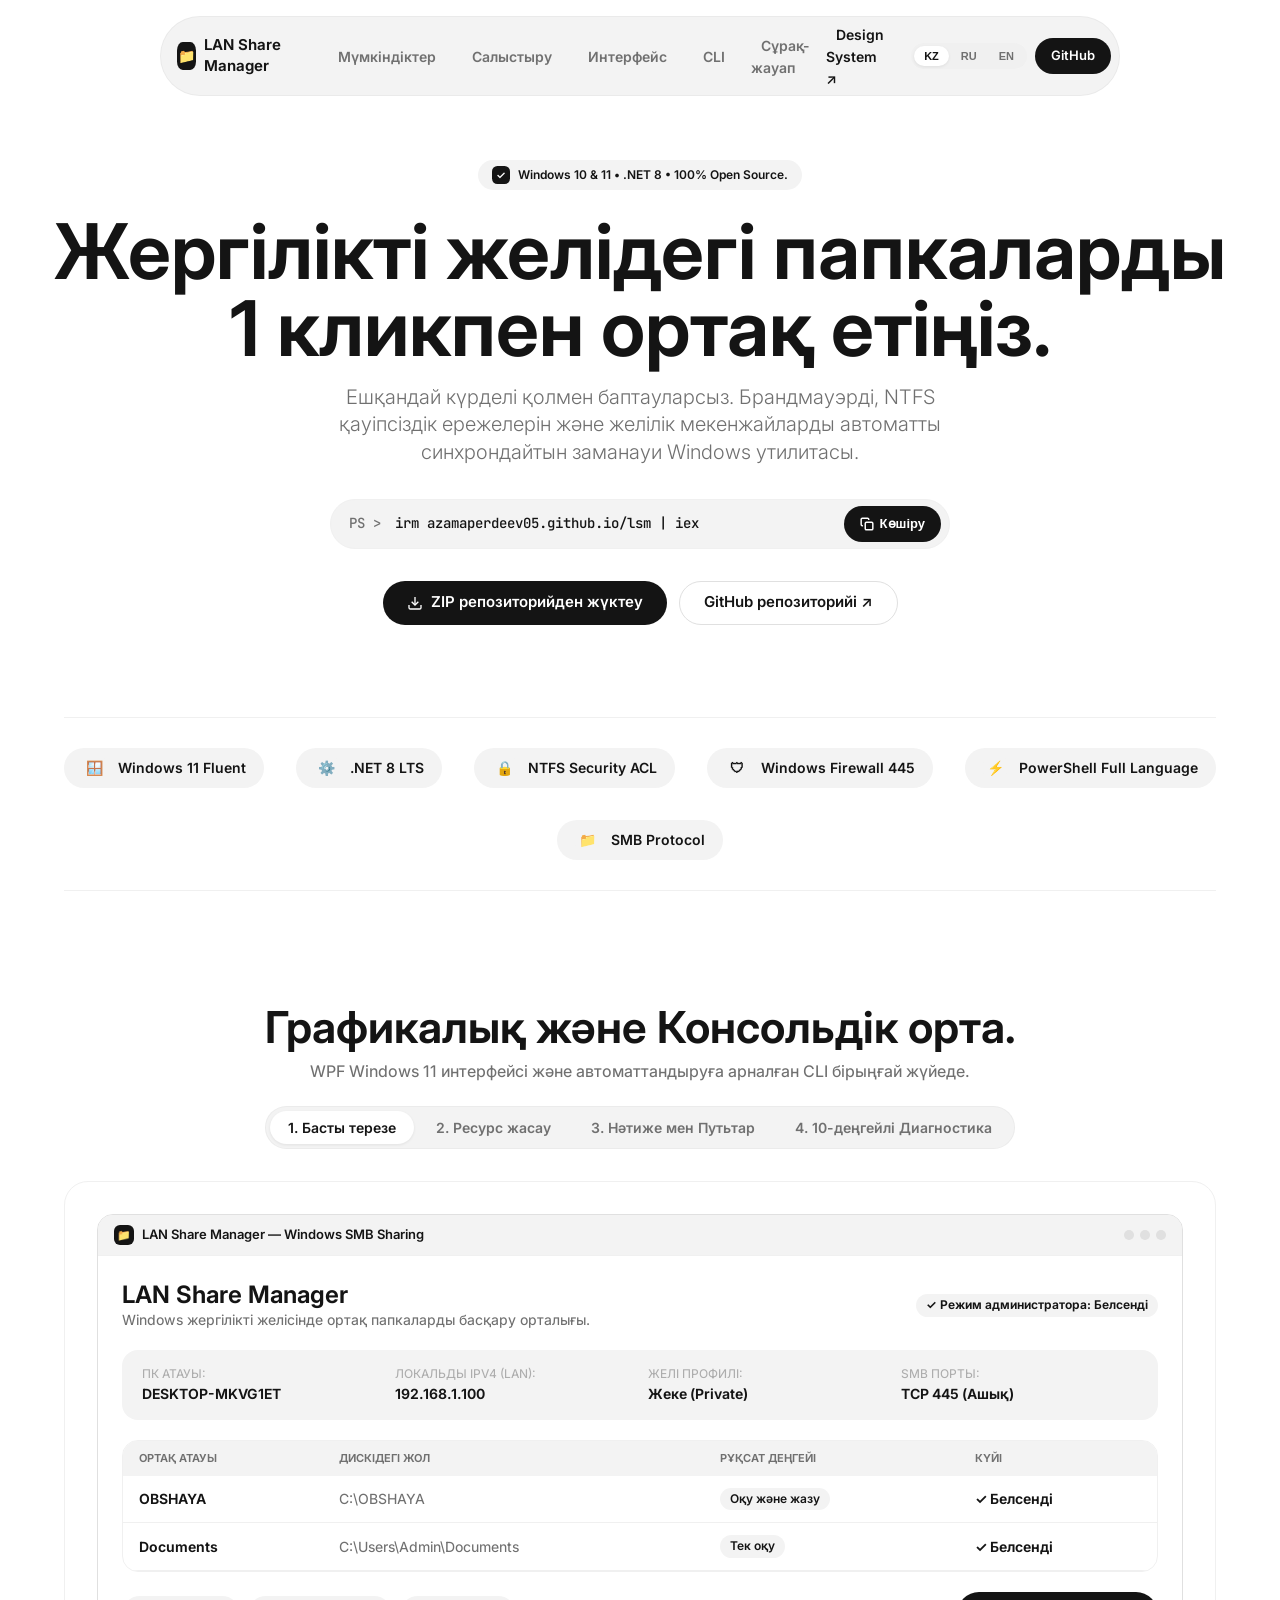
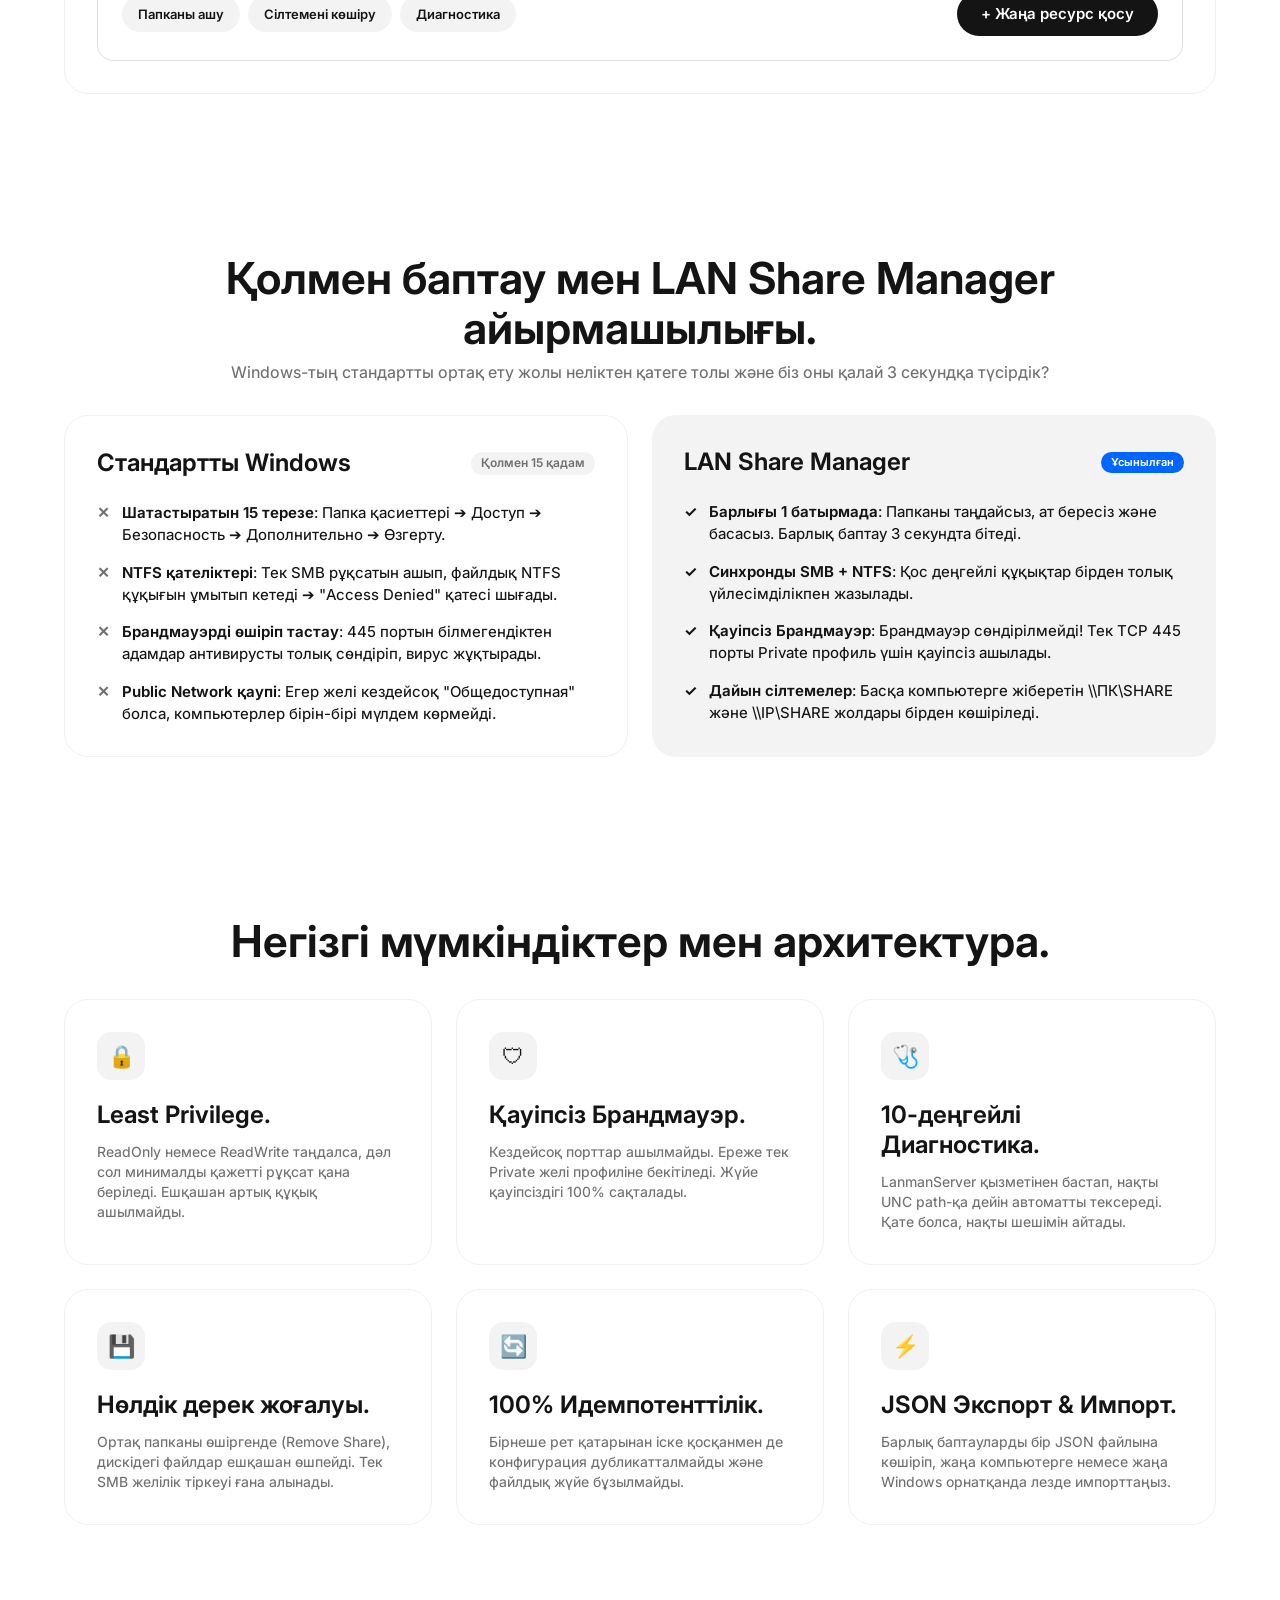
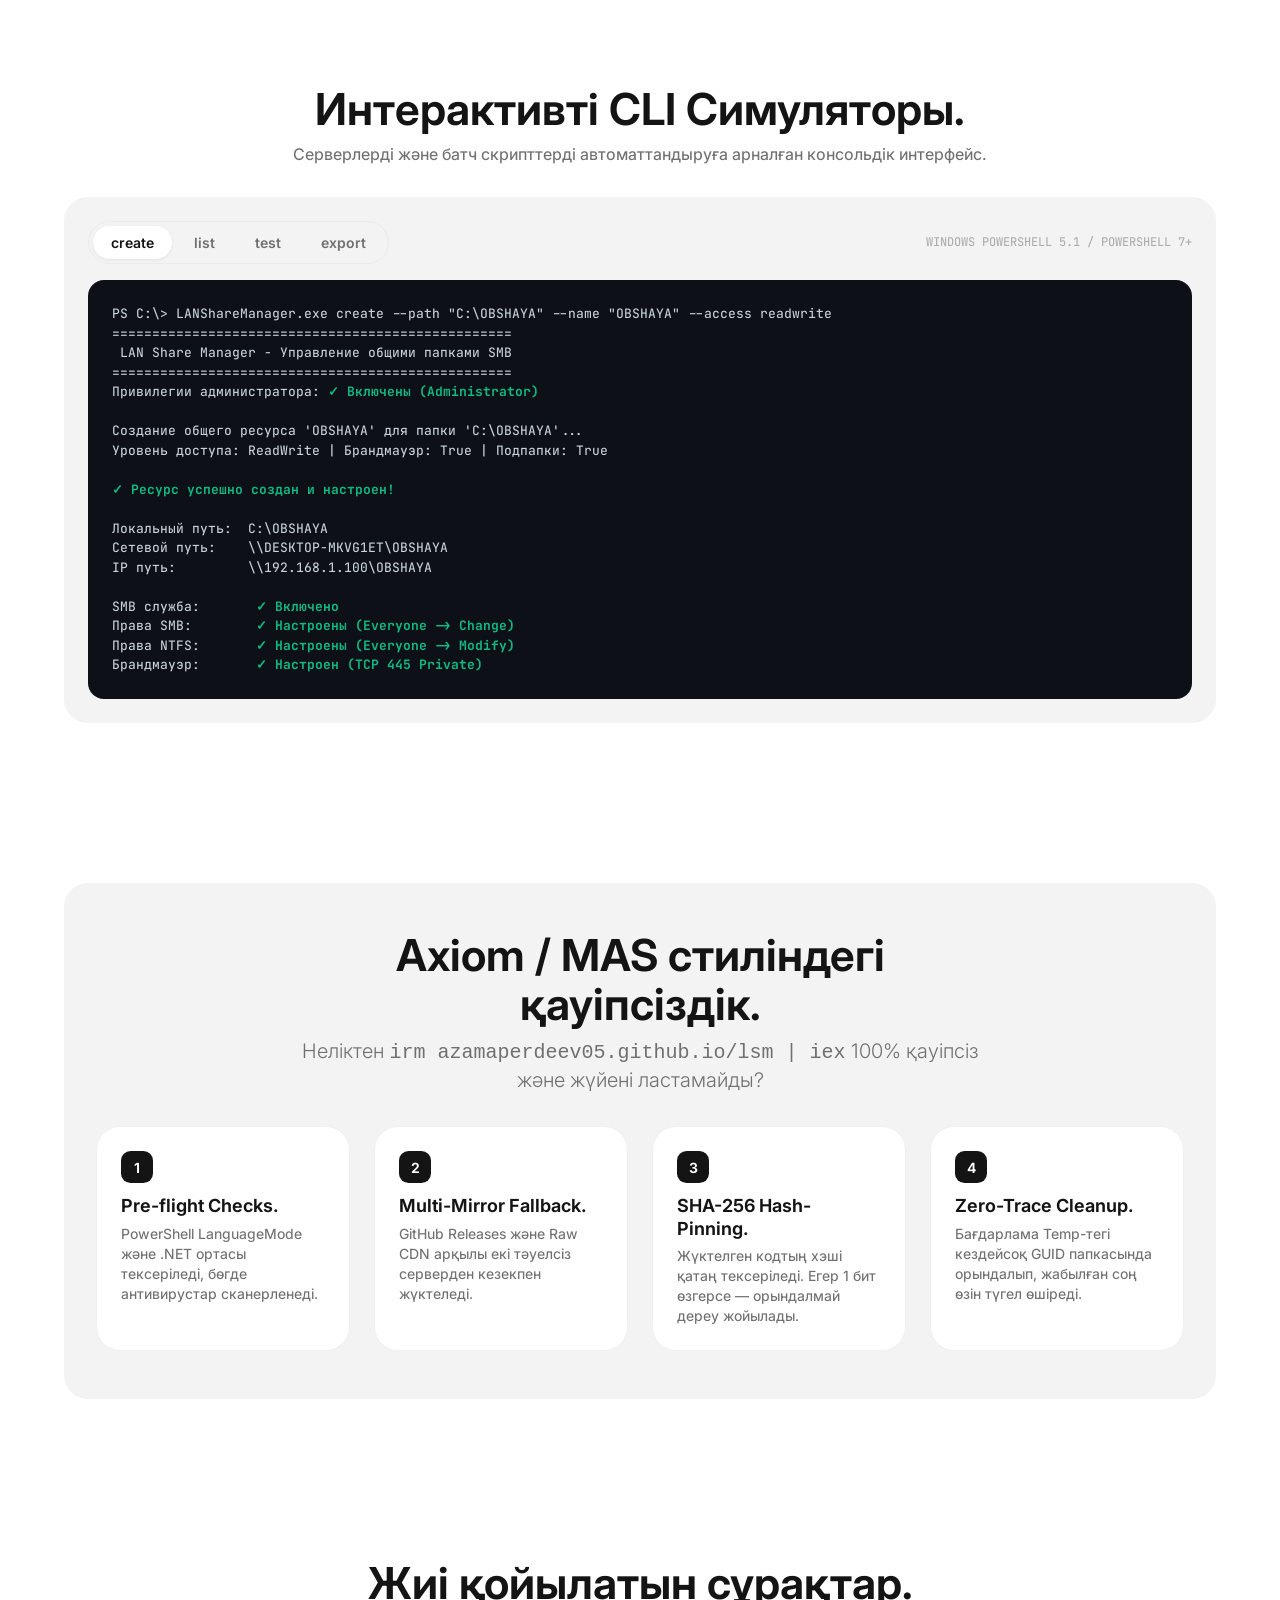
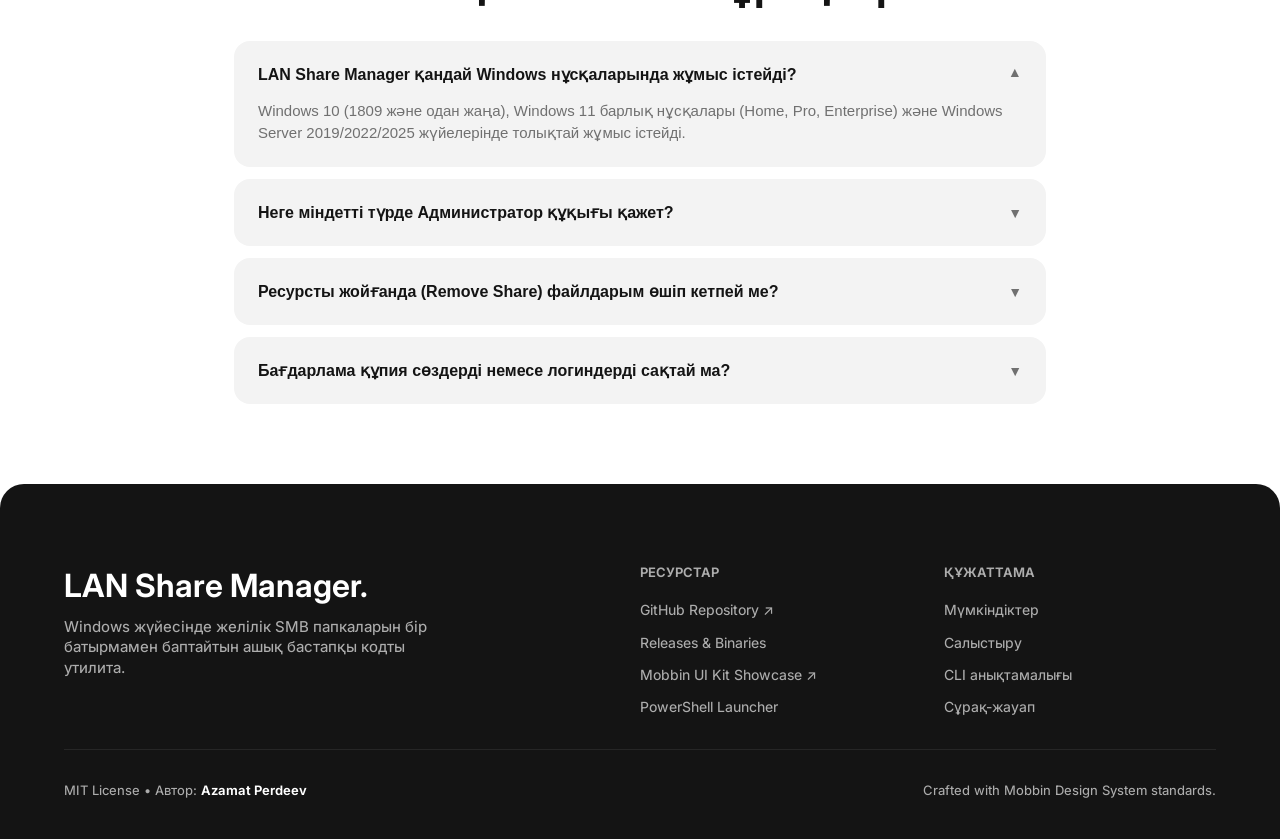
==== commit 7074fbdd: "fix(styles): inline Mobbin CSS and bust cache to guarantee immediate white gallery rendering" ====
--- a/docs/index.html
+++ b/docs/index.html
@@ -17,7 +17,884 @@
   <link rel="preconnect" href="https://fonts.gstatic.com" crossorigin>
   <link href="https://fonts.googleapis.com/css2?family=Inter:ital,opsz,wght@0,14..32,300..700;1,14..32,300..700&family=JetBrains+Mono:wght@400;500;600&display=swap" rel="stylesheet">
   
-  <link rel="stylesheet" href="style.css">
+  <style>
+/* ==========================================================================
+   MOBBIN DESIGN SYSTEM — INLINE STYLES FOR ZERO FOUC & CACHE IMMUNITY
+   Gallery-White Monochrome Palette (#141414 on #ffffff)
+   Stadium-pill Interaction Language | Variable Weight Typography (650/450/300)
+   ========================================================================== */
+
+:root {
+  --colors-ink: #141414;
+  --colors-ink-soft: #262626;
+  --colors-accent: #0066ff;
+  --colors-on-primary: #ffffff;
+  --colors-canvas: #ffffff;
+  --colors-canvas-soft: #f3f3f3;
+  --colors-field: #f0f0f0;
+  --colors-hairline-soft: #f0f0f0;
+  --colors-hairline: #e0e0e0;
+  --colors-text-main: #141414;
+  --colors-text-muted: #707070;
+  --colors-text-faint: #adadad;
+  --font-sans: 'Inter', -apple-system, BlinkMacSystemFont, "Helvetica Neue", Arial, sans-serif;
+  --font-mono: 'JetBrains Mono', 'Fira Code', monospace;
+  --rounded-none: 0px;
+  --rounded-sm: 16px;
+  --rounded-md: 24px;
+  --rounded-full: 9999px;
+  --radius-squircle: 30%;
+  --space-xxs: 4px;
+  --space-xs: 8px;
+  --space-sm: 12px;
+  --space-md: 16px;
+  --space-lg: 24px;
+  --space-xl: 32px;
+  --space-xxl: 48px;
+  --space-section: 80px;
+  --space-section-lg: 120px;
+  --shadow-active-pill: 0 1px 3px rgba(20, 20, 20, 0.08);
+  --transition-fast: 0.15s ease;
+  --transition-smooth: 0.25s cubic-bezier(0.16, 1, 0.3, 1);
+}
+
+*, *::before, *::after {
+  box-sizing: border-box;
+  margin: 0;
+  padding: 0;
+  letter-spacing: 0;
+}
+
+html {
+  scroll-behavior: smooth;
+  background-color: #ffffff !important;
+  color: #141414 !important;
+  font-family: var(--font-sans);
+  -webkit-font-smoothing: antialiased;
+}
+
+body {
+  background-color: #ffffff !important;
+  color: #141414 !important;
+  line-height: 1.38;
+  font-weight: 450;
+  min-height: 100vh;
+  display: flex;
+  flex-direction: column;
+}
+
+.type-display {
+  font-size: clamp(40px, 5.5vw, 72px);
+  font-weight: 650;
+  line-height: 1.05;
+  color: var(--colors-ink);
+}
+
+.type-heading-1 {
+  font-size: clamp(32px, 4vw, 52px);
+  font-weight: 650;
+  line-height: 1.05;
+  color: var(--colors-ink);
+}
+
+.type-heading-2 {
+  font-size: clamp(26px, 3.2vw, 40px);
+  font-weight: 650;
+  line-height: 1.15;
+  color: var(--colors-ink);
+}
+
+.type-heading-3 {
+  font-size: 28px;
+  font-weight: 650;
+  line-height: 1.15;
+  color: var(--colors-ink);
+}
+
+.type-heading-4 {
+  font-size: 22px;
+  font-weight: 650;
+  line-height: 1.25;
+  color: var(--colors-ink);
+}
+
+.type-title {
+  font-size: 18px;
+  font-weight: 600;
+  line-height: 1.3;
+  color: var(--colors-ink);
+}
+
+.type-body-lg {
+  font-size: 19px;
+  font-weight: 300;
+  line-height: 1.4;
+  color: var(--colors-text-muted);
+}
+
+.type-body {
+  font-size: 16px;
+  font-weight: 450;
+  line-height: 1.4;
+  color: var(--colors-text-main);
+}
+
+.type-body-sm {
+  font-size: 14px;
+  font-weight: 450;
+  line-height: 1.45;
+  color: var(--colors-text-muted);
+}
+
+.type-link {
+  font-size: 15px;
+  font-weight: 600;
+  line-height: 1.38;
+  color: var(--colors-ink);
+  text-decoration: none;
+}
+
+.type-label {
+  font-size: 12px;
+  font-weight: 600;
+  line-height: 1.33;
+}
+
+.type-caption {
+  font-size: 11px;
+  font-weight: 600;
+  text-transform: uppercase;
+  line-height: 1.33;
+  color: var(--colors-text-faint);
+}
+
+.container {
+  width: 100%;
+  max-width: 1160px;
+  margin: 0 auto;
+  padding: 0 var(--space-lg);
+}
+
+.container-narrow {
+  width: 100%;
+  max-width: 820px;
+  margin: 0 auto;
+  padding: 0 var(--space-lg);
+}
+
+.section-gap {
+  padding-top: var(--space-section);
+  padding-bottom: var(--space-section);
+}
+
+/* Stadium Pill Buttons ({rounded.full}) */
+.button-primary {
+  display: inline-flex;
+  align-items: center;
+  justify-content: center;
+  gap: var(--space-xs);
+  height: 44px;
+  padding: 0 var(--space-lg);
+  border-radius: var(--rounded-full);
+  background-color: var(--colors-ink);
+  color: var(--colors-on-primary) !important;
+  font-family: var(--font-sans);
+  font-size: 14px;
+  font-weight: 600;
+  text-decoration: none;
+  border: none;
+  cursor: pointer;
+  transition: var(--transition-fast);
+  white-space: nowrap;
+}
+
+.button-primary:hover {
+  background-color: var(--colors-ink-soft);
+  transform: translateY(-1px);
+}
+
+.button-outline {
+  display: inline-flex;
+  align-items: center;
+  justify-content: center;
+  gap: var(--space-xs);
+  height: 44px;
+  padding: 0 var(--space-lg);
+  border-radius: var(--rounded-full);
+  background-color: var(--colors-canvas);
+  color: var(--colors-ink) !important;
+  border: 1px solid var(--colors-hairline);
+  font-family: var(--font-sans);
+  font-size: 14px;
+  font-weight: 600;
+  text-decoration: none;
+  cursor: pointer;
+  transition: var(--transition-fast);
+  white-space: nowrap;
+}
+
+.button-outline:hover {
+  border-color: var(--colors-ink);
+  background-color: var(--colors-canvas-soft);
+}
+
+.button-pill-soft {
+  display: inline-flex;
+  align-items: center;
+  justify-content: center;
+  gap: var(--space-xs);
+  height: 34px;
+  padding: 0 var(--space-md);
+  border-radius: var(--rounded-full);
+  background-color: var(--colors-canvas-soft);
+  color: var(--colors-ink) !important;
+  font-family: var(--font-sans);
+  font-size: 13px;
+  font-weight: 600;
+  text-decoration: none;
+  border: none;
+  cursor: pointer;
+  transition: var(--transition-fast);
+}
+
+.button-pill-soft:hover {
+  background-color: var(--colors-field);
+}
+
+/* Floating Stadium Nav Bar (.nav-pill) */
+.nav-wrapper {
+  position: sticky;
+  top: 16px;
+  z-index: 1000;
+  width: 100%;
+  display: flex;
+  justify-content: center;
+  pointer-events: none;
+  padding: 0 var(--space-md);
+}
+
+.nav-pill {
+  pointer-events: auto;
+  display: flex;
+  align-items: center;
+  justify-content: space-between;
+  gap: var(--space-lg);
+  background-color: var(--colors-canvas-soft);
+  padding: 6px 8px 6px 16px;
+  border-radius: var(--rounded-full);
+  width: 100%;
+  max-width: 960px;
+  border: 1px solid rgba(0, 0, 0, 0.05);
+}
+
+.nav-brand {
+  display: flex;
+  align-items: center;
+  gap: var(--space-xs);
+  text-decoration: none;
+  color: var(--colors-ink);
+}
+
+.brand-squircle {
+  width: 28px;
+  height: 28px;
+  border-radius: var(--radius-squircle);
+  background-color: var(--colors-ink);
+  color: var(--colors-on-primary);
+  display: flex;
+  align-items: center;
+  justify-content: center;
+  font-size: 14px;
+}
+
+.nav-brand-title {
+  font-size: 15px;
+  font-weight: 650;
+  color: var(--colors-ink);
+}
+
+.nav-links {
+  display: flex;
+  align-items: center;
+  gap: var(--space-xs);
+  list-style: none;
+}
+
+.nav-link {
+  font-size: 14px;
+  font-weight: 600;
+  color: var(--colors-text-muted);
+  text-decoration: none;
+  transition: var(--transition-fast);
+  padding: 6px 12px;
+  border-radius: var(--rounded-full);
+}
+
+.nav-link:hover {
+  color: var(--colors-ink);
+  background-color: rgba(0, 0, 0, 0.03);
+}
+
+.nav-actions {
+  display: flex;
+  align-items: center;
+  gap: var(--space-xs);
+}
+
+.lang-selector {
+  display: flex;
+  background-color: var(--colors-field);
+  padding: 3px;
+  border-radius: var(--rounded-full);
+  gap: 2px;
+}
+
+.lang-btn {
+  border: none;
+  background: transparent;
+  padding: 4px 10px;
+  border-radius: var(--rounded-full);
+  font-size: 11px;
+  font-weight: 650;
+  cursor: pointer;
+  color: var(--colors-text-muted);
+  transition: var(--transition-fast);
+}
+
+.lang-btn.active {
+  background-color: var(--colors-canvas);
+  color: var(--colors-ink);
+  box-shadow: var(--shadow-active-pill);
+}
+
+/* Hero Section */
+.hero {
+  text-align: center;
+  padding: 70px 0 50px 0;
+}
+
+.hero-badge-pill {
+  display: inline-flex;
+  align-items: center;
+  gap: var(--space-xs);
+  background-color: var(--colors-canvas-soft);
+  padding: 6px 14px;
+  border-radius: var(--rounded-full);
+  margin-bottom: var(--space-lg);
+  font-size: 12px;
+  font-weight: 600;
+  color: var(--colors-ink);
+}
+
+.hero-title {
+  margin-bottom: var(--space-md);
+  color: var(--colors-ink);
+}
+
+.hero-subtitle {
+  max-width: 680px;
+  margin: 0 auto var(--space-xl) auto;
+}
+
+.terminal-launcher-pill {
+  max-width: 600px;
+  margin: 0 auto var(--space-xl) auto;
+  background-color: var(--colors-canvas-soft);
+  border: 1px solid var(--colors-hairline-soft);
+  border-radius: var(--rounded-full);
+  padding: 6px 8px 6px 18px;
+  display: flex;
+  align-items: center;
+  justify-content: space-between;
+  gap: var(--space-sm);
+}
+
+.terminal-pill-code {
+  font-family: var(--font-mono);
+  font-size: 14px;
+  font-weight: 500;
+  color: var(--colors-ink);
+  overflow-x: auto;
+  white-space: nowrap;
+}
+
+.terminal-pill-code span.prompt {
+  color: var(--colors-text-muted);
+  margin-right: 6px;
+  user-select: none;
+}
+
+.copy-pill-btn {
+  height: 34px;
+  padding: 0 16px;
+  border-radius: var(--rounded-full);
+  background-color: var(--colors-ink);
+  color: var(--colors-on-primary);
+  border: none;
+  font-size: 13px;
+  font-weight: 600;
+  cursor: pointer;
+  transition: var(--transition-fast);
+  display: flex;
+  align-items: center;
+  gap: 6px;
+}
+
+.copy-pill-btn:hover {
+  background-color: var(--colors-ink-soft);
+}
+
+.hero-cta-group {
+  display: flex;
+  justify-content: center;
+  align-items: center;
+  gap: var(--space-sm);
+  flex-wrap: wrap;
+}
+
+/* Squircles & Marquee */
+.app-icon-squircle {
+  border-radius: var(--radius-squircle);
+  overflow: hidden;
+  display: inline-flex;
+  align-items: center;
+  justify-content: center;
+  background-color: var(--colors-canvas-soft);
+  flex-shrink: 0;
+}
+
+.brand-marquee-strip {
+  overflow-x: auto;
+  padding: 24px 0;
+  display: flex;
+  gap: var(--space-md);
+  white-space: nowrap;
+  border-top: 1px solid var(--colors-hairline-soft);
+  border-bottom: 1px solid var(--colors-hairline-soft);
+  margin: var(--space-xl) 0;
+  justify-content: center;
+  flex-wrap: wrap;
+}
+
+.brand-chip {
+  display: inline-flex;
+  align-items: center;
+  gap: var(--space-xs);
+  padding: 8px 16px;
+  background-color: var(--colors-canvas-soft);
+  border-radius: var(--rounded-full);
+  font-size: 13px;
+  font-weight: 600;
+  color: var(--colors-ink);
+}
+
+/* Segmented Control */
+.segmented-control {
+  display: inline-flex;
+  background-color: var(--colors-canvas-soft);
+  padding: 4px;
+  border-radius: var(--rounded-full);
+  gap: 4px;
+}
+
+.segmented-item {
+  border: none;
+  background: transparent;
+  padding: 8px 18px;
+  border-radius: var(--rounded-full);
+  font-family: var(--font-sans);
+  font-size: 13px;
+  font-weight: 600;
+  color: var(--colors-text-muted);
+  cursor: pointer;
+  transition: var(--transition-fast);
+}
+
+.segmented-item.active {
+  background-color: var(--colors-canvas);
+  color: var(--colors-ink);
+  box-shadow: var(--shadow-active-pill);
+}
+
+/* Badges */
+.badge-popular {
+  display: inline-flex;
+  align-items: center;
+  padding: 3px 10px;
+  border-radius: var(--rounded-full);
+  background-color: var(--colors-accent);
+  color: var(--colors-on-primary);
+  font-size: 11px;
+  font-weight: 600;
+}
+
+.badge-soft {
+  display: inline-flex;
+  align-items: center;
+  padding: 3px 10px;
+  border-radius: var(--rounded-full);
+  background-color: var(--colors-canvas-soft);
+  color: var(--colors-ink);
+  font-size: 12px;
+  font-weight: 600;
+}
+
+/* App Showcase Frame */
+.showcase-frame {
+  background-color: var(--colors-canvas);
+  border: 1px solid var(--colors-hairline-soft);
+  border-radius: var(--rounded-md);
+  padding: var(--space-xl);
+  margin-top: var(--space-lg);
+}
+
+.mockup-inner-window {
+  background-color: var(--colors-canvas);
+  border: 1px solid var(--colors-hairline);
+  border-radius: var(--rounded-sm);
+  overflow: hidden;
+}
+
+.mockup-titlebar {
+  background-color: var(--colors-canvas-soft);
+  padding: 10px 16px;
+  display: flex;
+  align-items: center;
+  justify-content: space-between;
+  border-bottom: 1px solid var(--colors-hairline-soft);
+  font-size: 13px;
+  font-weight: 600;
+}
+
+.mockup-body {
+  padding: var(--space-lg);
+}
+
+/* Tables */
+.ex-table {
+  width: 100%;
+  border-collapse: collapse;
+}
+
+.ex-table th {
+  background-color: var(--colors-canvas-soft);
+  padding: 10px 16px;
+  text-align: left;
+  font-size: 11px;
+  font-weight: 650;
+  text-transform: uppercase;
+  color: var(--colors-text-muted);
+}
+
+.ex-table td {
+  padding: 12px 16px;
+  border-bottom: 1px solid var(--colors-hairline-soft);
+  font-size: 14px;
+}
+
+/* Comparison Section */
+.comparison-grid {
+  display: grid;
+  grid-template-columns: 1fr 1fr;
+  gap: var(--space-lg);
+  margin-top: var(--space-lg);
+}
+
+.compare-card-bad {
+  background-color: var(--colors-canvas);
+  border: 1px solid var(--colors-hairline-soft);
+  border-radius: var(--rounded-md);
+  padding: var(--space-xl);
+}
+
+.compare-card-good {
+  background-color: var(--colors-canvas-soft);
+  border-radius: var(--rounded-md);
+  padding: var(--space-xl);
+}
+
+.compare-list {
+  list-style: none;
+  display: flex;
+  flex-direction: column;
+  gap: var(--space-md);
+  margin-top: var(--space-lg);
+}
+
+.compare-item {
+  display: flex;
+  gap: var(--space-sm);
+  font-size: 15px;
+  line-height: 1.45;
+}
+
+.compare-item strong {
+  font-weight: 650;
+  color: var(--colors-ink);
+}
+
+.compare-icon-bad {
+  color: var(--colors-text-muted);
+  font-weight: 700;
+  flex-shrink: 0;
+}
+
+.compare-icon-good {
+  color: var(--colors-ink);
+  font-weight: 700;
+  flex-shrink: 0;
+}
+
+/* Features Grid */
+.features-grid {
+  display: grid;
+  grid-template-columns: repeat(3, 1fr);
+  gap: var(--space-lg);
+  margin-top: var(--space-xl);
+}
+
+.feature-tile {
+  background-color: var(--colors-canvas);
+  border: 1px solid var(--colors-hairline-soft);
+  border-radius: var(--rounded-md);
+  padding: var(--space-xl);
+  display: flex;
+  flex-direction: column;
+  gap: var(--space-sm);
+  transition: var(--transition-fast);
+}
+
+.feature-tile:hover {
+  background-color: var(--colors-canvas-soft);
+}
+
+.feature-icon-squircle {
+  width: 44px;
+  height: 44px;
+  border-radius: var(--radius-squircle);
+  background-color: var(--colors-canvas-soft);
+  display: flex;
+  align-items: center;
+  justify-content: center;
+  font-size: 20px;
+  margin-bottom: var(--space-xs);
+}
+
+/* Terminal CLI */
+.cli-container {
+  background-color: var(--colors-canvas-soft);
+  border-radius: var(--rounded-md);
+  padding: var(--space-lg);
+  margin-top: var(--space-lg);
+}
+
+.cli-controls {
+  display: flex;
+  justify-content: space-between;
+  align-items: center;
+  margin-bottom: var(--space-md);
+  flex-wrap: wrap;
+  gap: var(--space-sm);
+}
+
+.cli-screen {
+  background-color: #0d1117;
+  color: #c9d1d9;
+  font-family: var(--font-mono);
+  font-size: 13px;
+  line-height: 1.5;
+  padding: var(--space-lg);
+  border-radius: var(--rounded-sm);
+  overflow-x: auto;
+  white-space: pre;
+}
+
+/* Card primitives */
+.card-flat {
+  background-color: var(--colors-canvas);
+  border: 1px solid var(--colors-hairline-soft);
+  border-radius: var(--rounded-md);
+  padding: var(--space-lg);
+}
+
+.card-featured {
+  background-color: var(--colors-canvas-soft);
+  border-radius: var(--rounded-md);
+  padding: var(--space-lg);
+}
+
+/* FAQ Accordion */
+.faq-list {
+  display: flex;
+  flex-direction: column;
+  gap: var(--space-sm);
+  margin-top: var(--space-lg);
+}
+
+.faq-row {
+  width: 100%;
+  background-color: var(--colors-canvas-soft);
+  border-radius: var(--rounded-sm);
+  padding: var(--space-lg);
+  cursor: pointer;
+  transition: var(--transition-fast);
+  border: none;
+  text-align: left;
+}
+
+.faq-row-header {
+  display: flex;
+  justify-content: space-between;
+  align-items: center;
+  font-size: 16px;
+  font-weight: 650;
+  color: var(--colors-ink);
+}
+
+.faq-chevron {
+  transition: transform 0.2s ease;
+  font-size: 14px;
+  color: var(--colors-text-muted);
+}
+
+.faq-row.active .faq-chevron {
+  transform: rotate(180deg);
+}
+
+.faq-answer {
+  display: none;
+  padding-top: var(--space-md);
+  font-size: 15px;
+  line-height: 1.45;
+  color: var(--colors-text-muted);
+}
+
+.faq-row.active .faq-answer {
+  display: block;
+}
+
+/* Text Input */
+.text-input {
+  width: 100%;
+  height: 44px;
+  background-color: var(--colors-field);
+  border: 1px solid transparent;
+  border-radius: var(--rounded-sm);
+  padding: 0 var(--space-md);
+  font-family: var(--font-sans);
+  font-size: 14px;
+  color: var(--colors-ink);
+  outline: none;
+  transition: var(--transition-fast);
+}
+
+.text-input:focus {
+  border-color: var(--colors-ink);
+  box-shadow: 0 0 0 1px var(--colors-ink);
+}
+
+/* Footer: Polarity Inversion */
+.footer-band {
+  background-color: var(--colors-ink);
+  color: var(--colors-on-primary);
+  border-top-left-radius: var(--rounded-md);
+  border-top-right-radius: var(--rounded-md);
+  padding: 70px 0 40px 0;
+  margin-top: auto;
+}
+
+.footer-grid {
+  display: grid;
+  grid-template-columns: 2fr 1fr 1fr;
+  gap: var(--space-xl);
+  margin-bottom: var(--space-xl);
+}
+
+.footer-wordmark {
+  font-size: 28px;
+  font-weight: 650;
+  color: var(--colors-on-primary);
+  margin-bottom: var(--space-xs);
+}
+
+.footer-tagline {
+  color: var(--colors-text-faint);
+  font-size: 14px;
+  max-width: 380px;
+}
+
+.footer-col-title {
+  font-size: 12px;
+  font-weight: 650;
+  text-transform: uppercase;
+  color: var(--colors-text-faint);
+  margin-bottom: var(--space-md);
+}
+
+.footer-links {
+  list-style: none;
+  display: flex;
+  flex-direction: column;
+  gap: 10px;
+}
+
+.footer-links a {
+  color: var(--colors-text-faint);
+  text-decoration: none;
+  font-size: 14px;
+  transition: var(--transition-fast);
+}
+
+.footer-links a:hover {
+  color: var(--colors-on-primary);
+}
+
+.footer-bottom {
+  padding-top: var(--space-lg);
+  border-top: 1px solid rgba(255, 255, 255, 0.08);
+  display: flex;
+  justify-content: space-between;
+  align-items: center;
+  font-size: 13px;
+  color: var(--colors-text-faint);
+  flex-wrap: wrap;
+  gap: var(--space-md);
+}
+
+@media (max-width: 1024px) {
+  .features-grid {
+    grid-template-columns: repeat(2, 1fr);
+  }
+}
+
+@media (max-width: 768px) {
+  .nav-links {
+    display: none;
+  }
+  .comparison-grid {
+    grid-template-columns: 1fr;
+  }
+  .features-grid {
+    grid-template-columns: 1fr;
+  }
+  .footer-grid {
+    grid-template-columns: 1fr;
+    gap: var(--space-lg);
+  }
+  .terminal-launcher-pill {
+    flex-direction: column;
+    align-items: stretch;
+    border-radius: var(--rounded-sm);
+    padding: var(--space-md);
+  }
+  .copy-pill-btn {
+    width: 100%;
+    justify-content: center;
+  }
+}
+  </style>
+
+  <link rel="stylesheet" href="style.css?v=20260924-mobbin">
 </head>
 <body>
 
@@ -573,6 +1450,6 @@
     </div>
   </footer>
 
-  <script src="script.js"></script>
+  <script src="script.js?v=20260924-mobbin"></script>
 </body>
 </html>
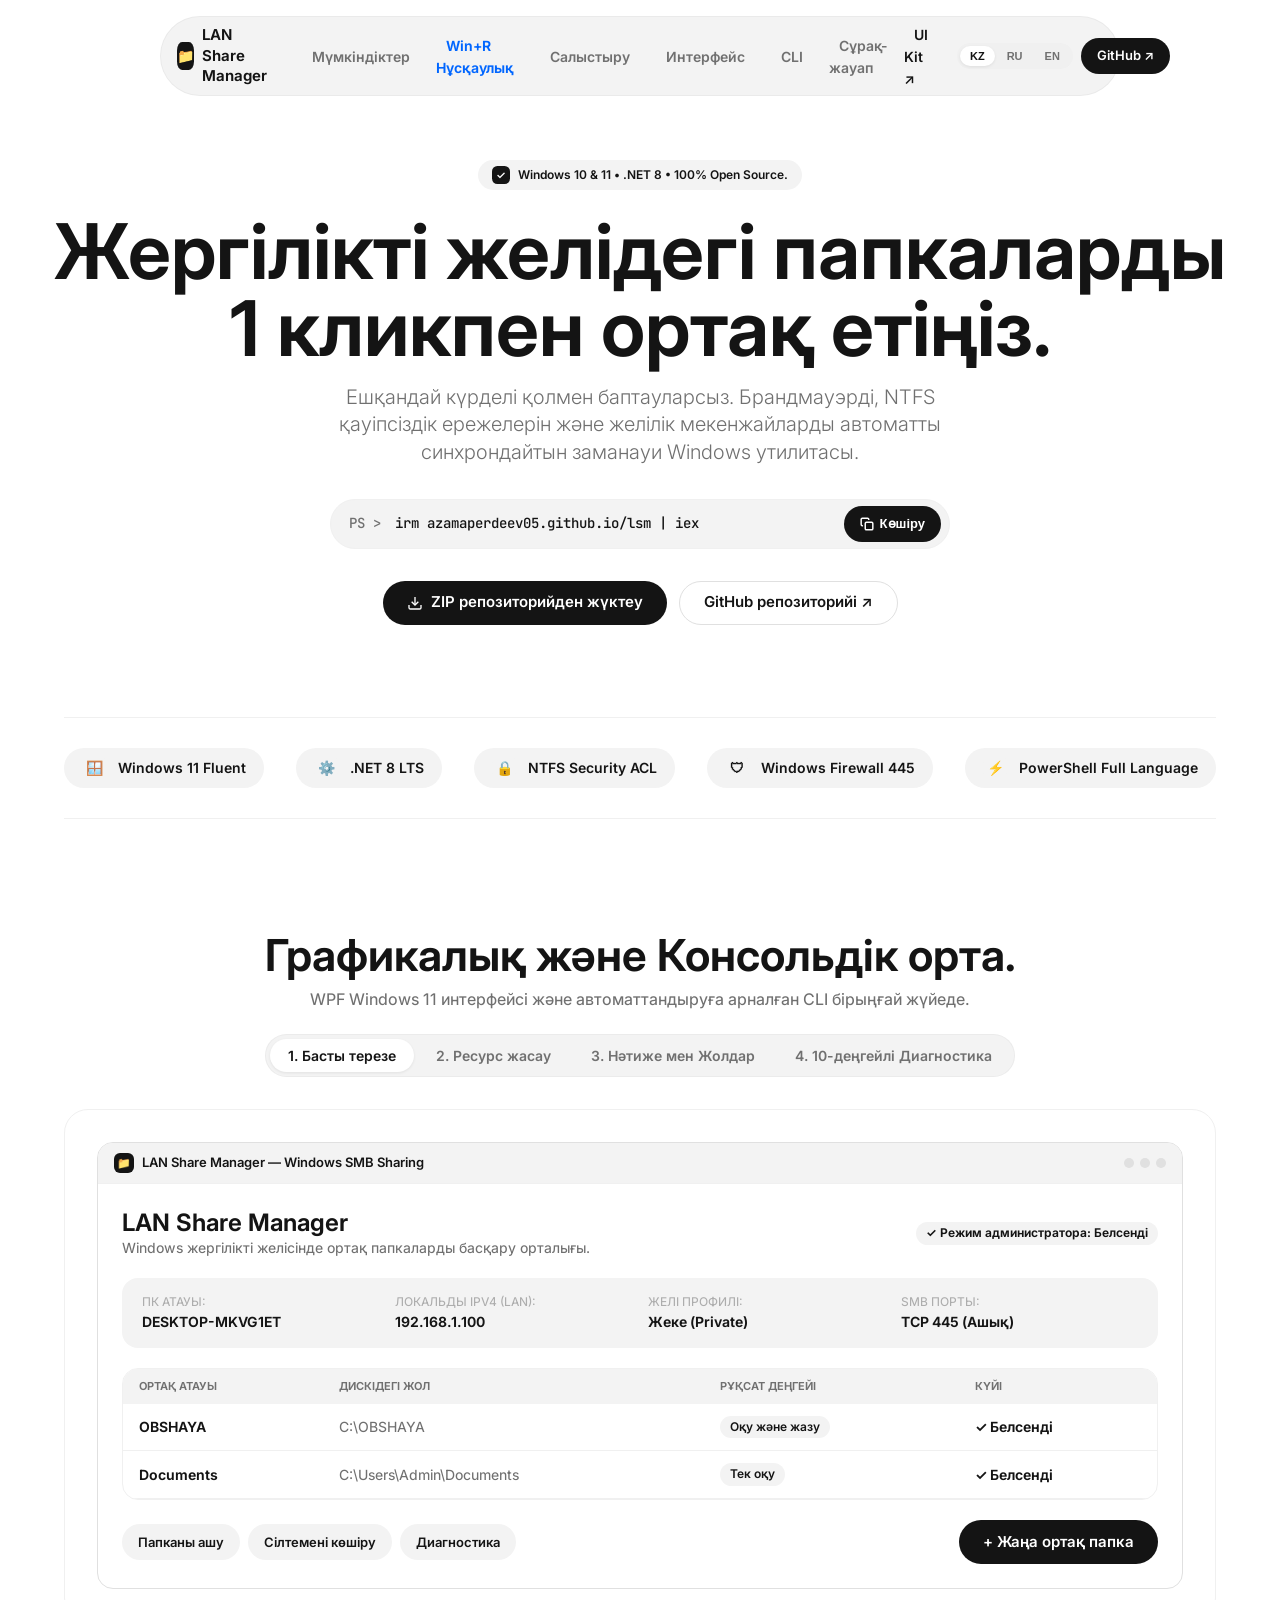
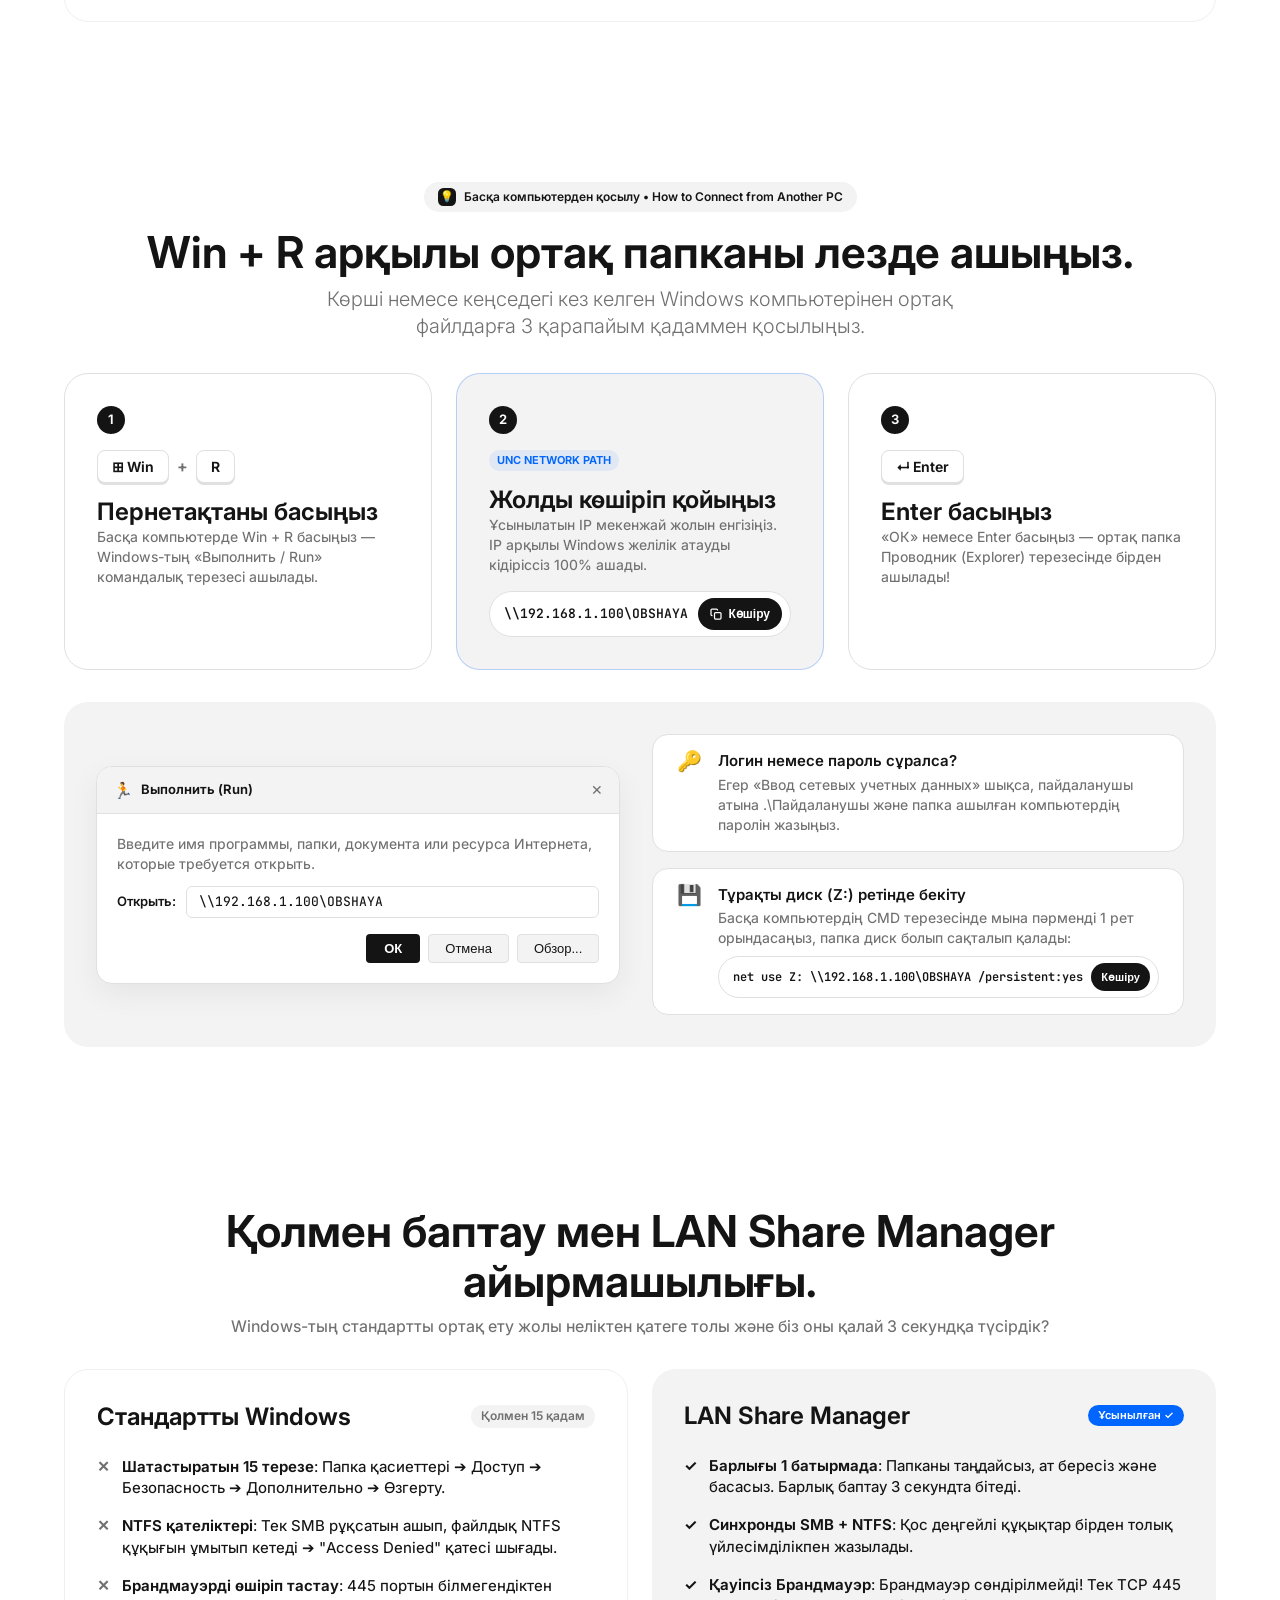
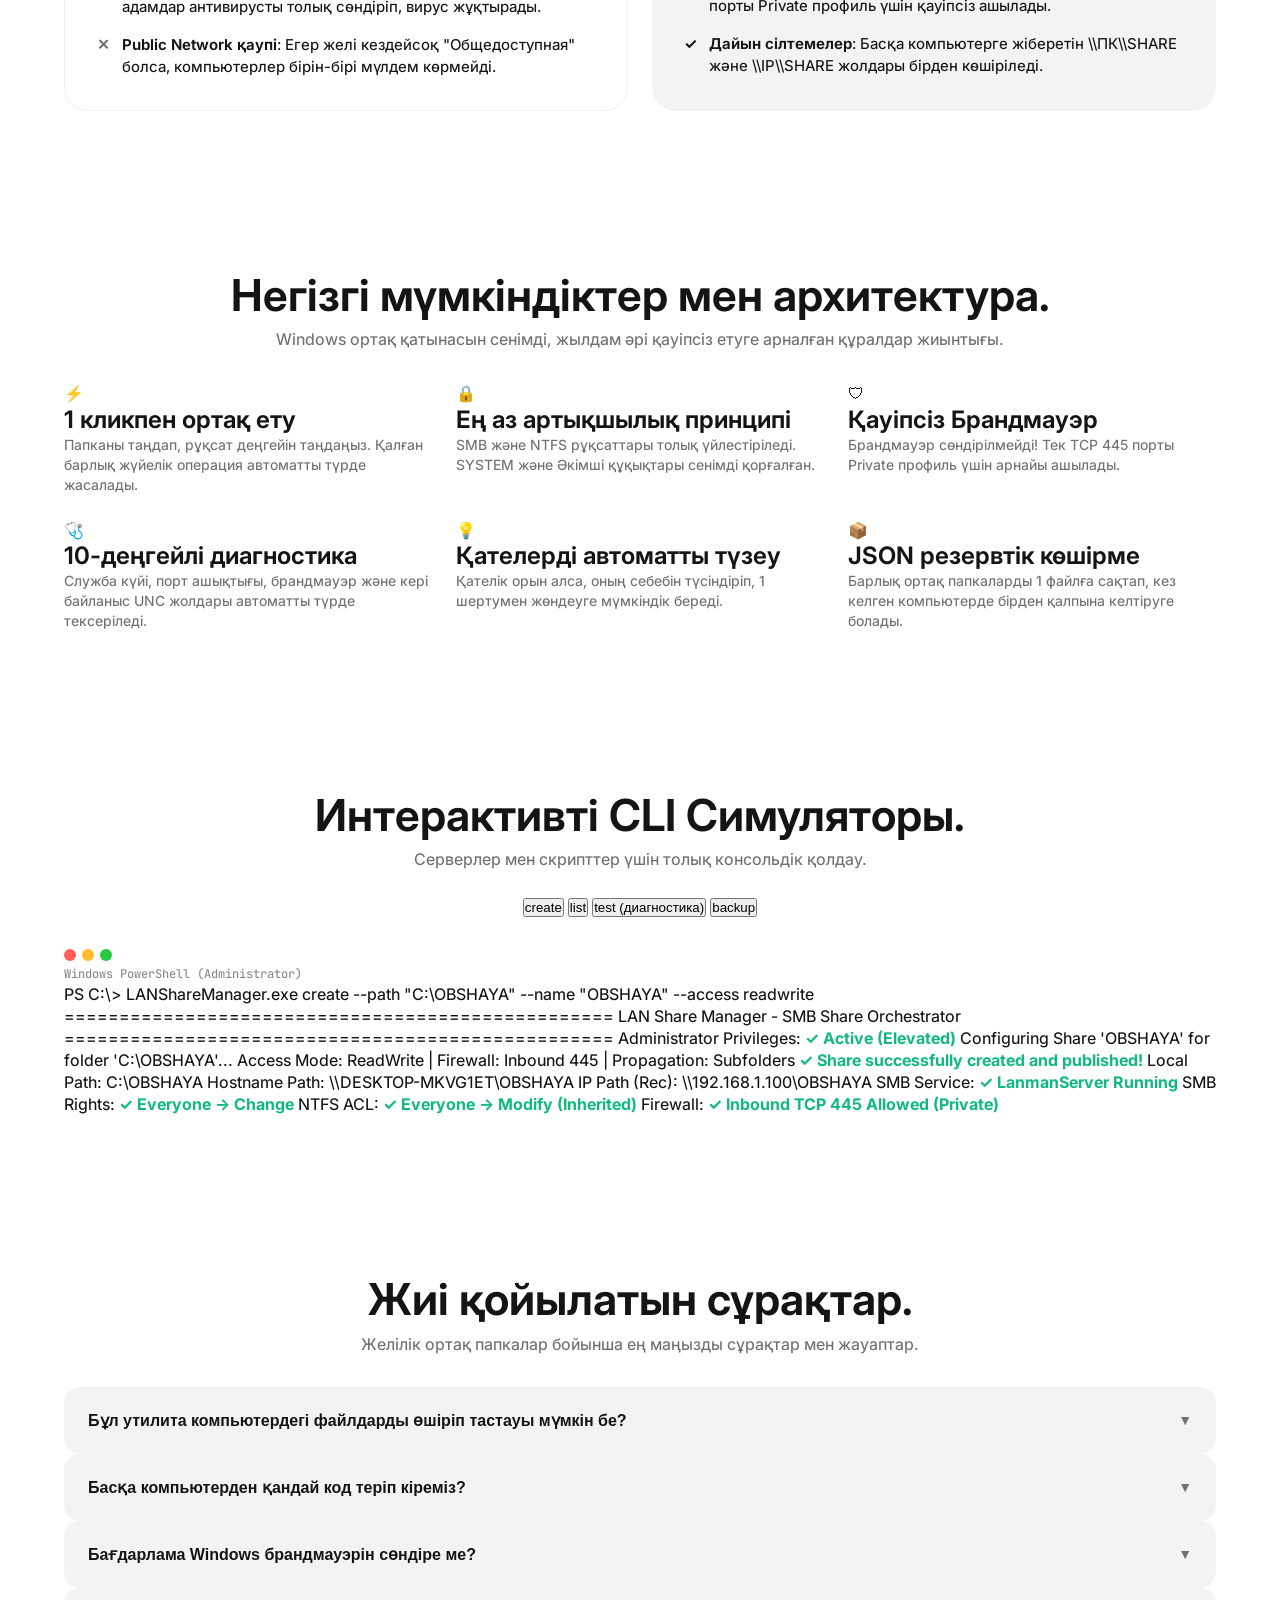
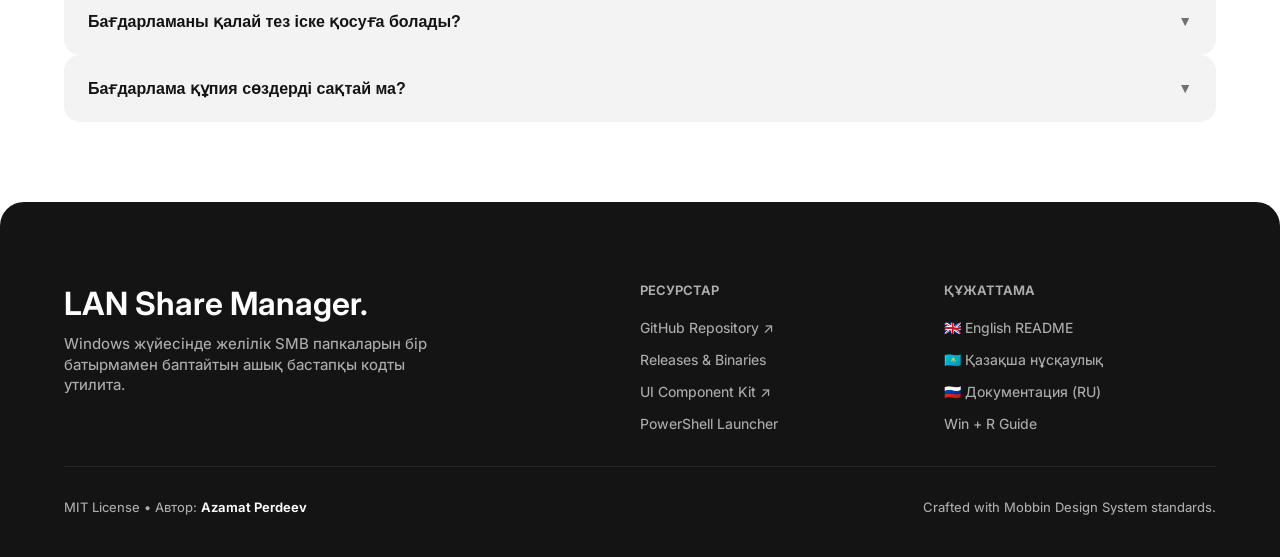
==== commit 1ac15ab9: "feat(docs): add interactive Win+R guide and 100% trilingual site support (KZ, RU, EN)" ====
--- a/docs/index.html
+++ b/docs/index.html
@@ -3,898 +3,37 @@
 <head>
   <meta charset="UTF-8">
   <meta name="viewport" content="width=device-width, initial-scale=1.0">
-  <title>LAN Share Manager — Windows 10/11 үшін 1 кликпен SMB папкаларын ортақ ету.</title>
-  <meta name="description" content="Mobbin дизайнымен жасалған Windows 10/11 желілік папкалар менеджері. Автоматты NTFS рұқсаттары, Брандмауэр ережелері және 10-деңгейлі жүйелік диагностика.">
+  <title>LAN Share Manager — Windows 10/11 үшін 1 кликпен SMB папкаларын ортақ ету</title>
+  <meta name="description" content="Mobbin дизайнымен жасалған Windows 10/11 желілік папкалар менеджері. Автоматты NTFS рұқсаттары, Брандмауэр ережелері, Win+R нұсқаулығы және 10-деңгейлі жүйелік диагностика.">
   
   <!-- Open Graph -->
-  <meta property="og:title" content="LAN Share Manager — SMB желілік ортақ қатынасын 1 кликпен баптау.">
-  <meta property="og:description" content="Автоматты NTFS, Windows Firewall (TCP 445) және 10-деңгейлі авто-диагностика.">
+  <meta property="og:title" content="LAN Share Manager — SMB желілік ортақ қатынасын 1 кликпен баптау">
+  <meta property="og:description" content="Автоматты NTFS, Windows Firewall (TCP 445), Win+R нұсқаулығы және 10-деңгейлі авто-диагностика.">
   <meta property="og:type" content="website">
   <meta property="og:url" content="https://azamaperdeev05.github.io/lan-share-manager/">
 
-  <!-- Google Fonts: Inter (300, 450, 650, 700) & JetBrains Mono -->
+  <!-- Google Fonts: Inter & JetBrains Mono -->
   <link rel="preconnect" href="https://fonts.googleapis.com">
   <link rel="preconnect" href="https://fonts.gstatic.com" crossorigin>
   <link href="https://fonts.googleapis.com/css2?family=Inter:ital,opsz,wght@0,14..32,300..700;1,14..32,300..700&family=JetBrains+Mono:wght@400;500;600&display=swap" rel="stylesheet">
   
+  <!-- Critical Fallback Styles to Prevent FOUC -->
   <style>
-/* ==========================================================================
-   MOBBIN DESIGN SYSTEM — INLINE STYLES FOR ZERO FOUC & CACHE IMMUNITY
-   Gallery-White Monochrome Palette (#141414 on #ffffff)
-   Stadium-pill Interaction Language | Variable Weight Typography (650/450/300)
-   ========================================================================== */
-
-:root {
-  --colors-ink: #141414;
-  --colors-ink-soft: #262626;
-  --colors-accent: #0066ff;
-  --colors-on-primary: #ffffff;
-  --colors-canvas: #ffffff;
-  --colors-canvas-soft: #f3f3f3;
-  --colors-field: #f0f0f0;
-  --colors-hairline-soft: #f0f0f0;
-  --colors-hairline: #e0e0e0;
-  --colors-text-main: #141414;
-  --colors-text-muted: #707070;
-  --colors-text-faint: #adadad;
-  --font-sans: 'Inter', -apple-system, BlinkMacSystemFont, "Helvetica Neue", Arial, sans-serif;
-  --font-mono: 'JetBrains Mono', 'Fira Code', monospace;
-  --rounded-none: 0px;
-  --rounded-sm: 16px;
-  --rounded-md: 24px;
-  --rounded-full: 9999px;
-  --radius-squircle: 30%;
-  --space-xxs: 4px;
-  --space-xs: 8px;
-  --space-sm: 12px;
-  --space-md: 16px;
-  --space-lg: 24px;
-  --space-xl: 32px;
-  --space-xxl: 48px;
-  --space-section: 80px;
-  --space-section-lg: 120px;
-  --shadow-active-pill: 0 1px 3px rgba(20, 20, 20, 0.08);
-  --transition-fast: 0.15s ease;
-  --transition-smooth: 0.25s cubic-bezier(0.16, 1, 0.3, 1);
-}
-
-*, *::before, *::after {
-  box-sizing: border-box;
-  margin: 0;
-  padding: 0;
-  letter-spacing: 0;
-}
-
-html {
-  scroll-behavior: smooth;
-  background-color: #ffffff !important;
-  color: #141414 !important;
-  font-family: var(--font-sans);
-  -webkit-font-smoothing: antialiased;
-}
-
-body {
-  background-color: #ffffff !important;
-  color: #141414 !important;
-  line-height: 1.38;
-  font-weight: 450;
-  min-height: 100vh;
-  display: flex;
-  flex-direction: column;
-}
-
-.type-display {
-  font-size: clamp(40px, 5.5vw, 72px);
-  font-weight: 650;
-  line-height: 1.05;
-  color: var(--colors-ink);
-}
-
-.type-heading-1 {
-  font-size: clamp(32px, 4vw, 52px);
-  font-weight: 650;
-  line-height: 1.05;
-  color: var(--colors-ink);
-}
-
-.type-heading-2 {
-  font-size: clamp(26px, 3.2vw, 40px);
-  font-weight: 650;
-  line-height: 1.15;
-  color: var(--colors-ink);
-}
-
-.type-heading-3 {
-  font-size: 28px;
-  font-weight: 650;
-  line-height: 1.15;
-  color: var(--colors-ink);
-}
-
-.type-heading-4 {
-  font-size: 22px;
-  font-weight: 650;
-  line-height: 1.25;
-  color: var(--colors-ink);
-}
-
-.type-title {
-  font-size: 18px;
-  font-weight: 600;
-  line-height: 1.3;
-  color: var(--colors-ink);
-}
-
-.type-body-lg {
-  font-size: 19px;
-  font-weight: 300;
-  line-height: 1.4;
-  color: var(--colors-text-muted);
-}
-
-.type-body {
-  font-size: 16px;
-  font-weight: 450;
-  line-height: 1.4;
-  color: var(--colors-text-main);
-}
-
-.type-body-sm {
-  font-size: 14px;
-  font-weight: 450;
-  line-height: 1.45;
-  color: var(--colors-text-muted);
-}
-
-.type-link {
-  font-size: 15px;
-  font-weight: 600;
-  line-height: 1.38;
-  color: var(--colors-ink);
-  text-decoration: none;
-}
-
-.type-label {
-  font-size: 12px;
-  font-weight: 600;
-  line-height: 1.33;
-}
-
-.type-caption {
-  font-size: 11px;
-  font-weight: 600;
-  text-transform: uppercase;
-  line-height: 1.33;
-  color: var(--colors-text-faint);
-}
-
-.container {
-  width: 100%;
-  max-width: 1160px;
-  margin: 0 auto;
-  padding: 0 var(--space-lg);
-}
-
-.container-narrow {
-  width: 100%;
-  max-width: 820px;
-  margin: 0 auto;
-  padding: 0 var(--space-lg);
-}
-
-.section-gap {
-  padding-top: var(--space-section);
-  padding-bottom: var(--space-section);
-}
-
-/* Stadium Pill Buttons ({rounded.full}) */
-.button-primary {
-  display: inline-flex;
-  align-items: center;
-  justify-content: center;
-  gap: var(--space-xs);
-  height: 44px;
-  padding: 0 var(--space-lg);
-  border-radius: var(--rounded-full);
-  background-color: var(--colors-ink);
-  color: var(--colors-on-primary) !important;
-  font-family: var(--font-sans);
-  font-size: 14px;
-  font-weight: 600;
-  text-decoration: none;
-  border: none;
-  cursor: pointer;
-  transition: var(--transition-fast);
-  white-space: nowrap;
-}
-
-.button-primary:hover {
-  background-color: var(--colors-ink-soft);
-  transform: translateY(-1px);
-}
-
-.button-outline {
-  display: inline-flex;
-  align-items: center;
-  justify-content: center;
-  gap: var(--space-xs);
-  height: 44px;
-  padding: 0 var(--space-lg);
-  border-radius: var(--rounded-full);
-  background-color: var(--colors-canvas);
-  color: var(--colors-ink) !important;
-  border: 1px solid var(--colors-hairline);
-  font-family: var(--font-sans);
-  font-size: 14px;
-  font-weight: 600;
-  text-decoration: none;
-  cursor: pointer;
-  transition: var(--transition-fast);
-  white-space: nowrap;
-}
-
-.button-outline:hover {
-  border-color: var(--colors-ink);
-  background-color: var(--colors-canvas-soft);
-}
-
-.button-pill-soft {
-  display: inline-flex;
-  align-items: center;
-  justify-content: center;
-  gap: var(--space-xs);
-  height: 34px;
-  padding: 0 var(--space-md);
-  border-radius: var(--rounded-full);
-  background-color: var(--colors-canvas-soft);
-  color: var(--colors-ink) !important;
-  font-family: var(--font-sans);
-  font-size: 13px;
-  font-weight: 600;
-  text-decoration: none;
-  border: none;
-  cursor: pointer;
-  transition: var(--transition-fast);
-}
-
-.button-pill-soft:hover {
-  background-color: var(--colors-field);
-}
-
-/* Floating Stadium Nav Bar (.nav-pill) */
-.nav-wrapper {
-  position: sticky;
-  top: 16px;
-  z-index: 1000;
-  width: 100%;
-  display: flex;
-  justify-content: center;
-  pointer-events: none;
-  padding: 0 var(--space-md);
-}
-
-.nav-pill {
-  pointer-events: auto;
-  display: flex;
-  align-items: center;
-  justify-content: space-between;
-  gap: var(--space-lg);
-  background-color: var(--colors-canvas-soft);
-  padding: 6px 8px 6px 16px;
-  border-radius: var(--rounded-full);
-  width: 100%;
-  max-width: 960px;
-  border: 1px solid rgba(0, 0, 0, 0.05);
-}
-
-.nav-brand {
-  display: flex;
-  align-items: center;
-  gap: var(--space-xs);
-  text-decoration: none;
-  color: var(--colors-ink);
-}
-
-.brand-squircle {
-  width: 28px;
-  height: 28px;
-  border-radius: var(--radius-squircle);
-  background-color: var(--colors-ink);
-  color: var(--colors-on-primary);
-  display: flex;
-  align-items: center;
-  justify-content: center;
-  font-size: 14px;
-}
-
-.nav-brand-title {
-  font-size: 15px;
-  font-weight: 650;
-  color: var(--colors-ink);
-}
-
-.nav-links {
-  display: flex;
-  align-items: center;
-  gap: var(--space-xs);
-  list-style: none;
-}
-
-.nav-link {
-  font-size: 14px;
-  font-weight: 600;
-  color: var(--colors-text-muted);
-  text-decoration: none;
-  transition: var(--transition-fast);
-  padding: 6px 12px;
-  border-radius: var(--rounded-full);
-}
-
-.nav-link:hover {
-  color: var(--colors-ink);
-  background-color: rgba(0, 0, 0, 0.03);
-}
-
-.nav-actions {
-  display: flex;
-  align-items: center;
-  gap: var(--space-xs);
-}
-
-.lang-selector {
-  display: flex;
-  background-color: var(--colors-field);
-  padding: 3px;
-  border-radius: var(--rounded-full);
-  gap: 2px;
-}
-
-.lang-btn {
-  border: none;
-  background: transparent;
-  padding: 4px 10px;
-  border-radius: var(--rounded-full);
-  font-size: 11px;
-  font-weight: 650;
-  cursor: pointer;
-  color: var(--colors-text-muted);
-  transition: var(--transition-fast);
-}
-
-.lang-btn.active {
-  background-color: var(--colors-canvas);
-  color: var(--colors-ink);
-  box-shadow: var(--shadow-active-pill);
-}
-
-/* Hero Section */
-.hero {
-  text-align: center;
-  padding: 70px 0 50px 0;
-}
-
-.hero-badge-pill {
-  display: inline-flex;
-  align-items: center;
-  gap: var(--space-xs);
-  background-color: var(--colors-canvas-soft);
-  padding: 6px 14px;
-  border-radius: var(--rounded-full);
-  margin-bottom: var(--space-lg);
-  font-size: 12px;
-  font-weight: 600;
-  color: var(--colors-ink);
-}
-
-.hero-title {
-  margin-bottom: var(--space-md);
-  color: var(--colors-ink);
-}
-
-.hero-subtitle {
-  max-width: 680px;
-  margin: 0 auto var(--space-xl) auto;
-}
-
-.terminal-launcher-pill {
-  max-width: 600px;
-  margin: 0 auto var(--space-xl) auto;
-  background-color: var(--colors-canvas-soft);
-  border: 1px solid var(--colors-hairline-soft);
-  border-radius: var(--rounded-full);
-  padding: 6px 8px 6px 18px;
-  display: flex;
-  align-items: center;
-  justify-content: space-between;
-  gap: var(--space-sm);
-}
-
-.terminal-pill-code {
-  font-family: var(--font-mono);
-  font-size: 14px;
-  font-weight: 500;
-  color: var(--colors-ink);
-  overflow-x: auto;
-  white-space: nowrap;
-}
-
-.terminal-pill-code span.prompt {
-  color: var(--colors-text-muted);
-  margin-right: 6px;
-  user-select: none;
-}
-
-.copy-pill-btn {
-  height: 34px;
-  padding: 0 16px;
-  border-radius: var(--rounded-full);
-  background-color: var(--colors-ink);
-  color: var(--colors-on-primary);
-  border: none;
-  font-size: 13px;
-  font-weight: 600;
-  cursor: pointer;
-  transition: var(--transition-fast);
-  display: flex;
-  align-items: center;
-  gap: 6px;
-}
-
-.copy-pill-btn:hover {
-  background-color: var(--colors-ink-soft);
-}
-
-.hero-cta-group {
-  display: flex;
-  justify-content: center;
-  align-items: center;
-  gap: var(--space-sm);
-  flex-wrap: wrap;
-}
-
-/* Squircles & Marquee */
-.app-icon-squircle {
-  border-radius: var(--radius-squircle);
-  overflow: hidden;
-  display: inline-flex;
-  align-items: center;
-  justify-content: center;
-  background-color: var(--colors-canvas-soft);
-  flex-shrink: 0;
-}
-
-.brand-marquee-strip {
-  overflow-x: auto;
-  padding: 24px 0;
-  display: flex;
-  gap: var(--space-md);
-  white-space: nowrap;
-  border-top: 1px solid var(--colors-hairline-soft);
-  border-bottom: 1px solid var(--colors-hairline-soft);
-  margin: var(--space-xl) 0;
-  justify-content: center;
-  flex-wrap: wrap;
-}
-
-.brand-chip {
-  display: inline-flex;
-  align-items: center;
-  gap: var(--space-xs);
-  padding: 8px 16px;
-  background-color: var(--colors-canvas-soft);
-  border-radius: var(--rounded-full);
-  font-size: 13px;
-  font-weight: 600;
-  color: var(--colors-ink);
-}
-
-/* Segmented Control */
-.segmented-control {
-  display: inline-flex;
-  background-color: var(--colors-canvas-soft);
-  padding: 4px;
-  border-radius: var(--rounded-full);
-  gap: 4px;
-}
-
-.segmented-item {
-  border: none;
-  background: transparent;
-  padding: 8px 18px;
-  border-radius: var(--rounded-full);
-  font-family: var(--font-sans);
-  font-size: 13px;
-  font-weight: 600;
-  color: var(--colors-text-muted);
-  cursor: pointer;
-  transition: var(--transition-fast);
-}
-
-.segmented-item.active {
-  background-color: var(--colors-canvas);
-  color: var(--colors-ink);
-  box-shadow: var(--shadow-active-pill);
-}
-
-/* Badges */
-.badge-popular {
-  display: inline-flex;
-  align-items: center;
-  padding: 3px 10px;
-  border-radius: var(--rounded-full);
-  background-color: var(--colors-accent);
-  color: var(--colors-on-primary);
-  font-size: 11px;
-  font-weight: 600;
-}
-
-.badge-soft {
-  display: inline-flex;
-  align-items: center;
-  padding: 3px 10px;
-  border-radius: var(--rounded-full);
-  background-color: var(--colors-canvas-soft);
-  color: var(--colors-ink);
-  font-size: 12px;
-  font-weight: 600;
-}
-
-/* App Showcase Frame */
-.showcase-frame {
-  background-color: var(--colors-canvas);
-  border: 1px solid var(--colors-hairline-soft);
-  border-radius: var(--rounded-md);
-  padding: var(--space-xl);
-  margin-top: var(--space-lg);
-}
-
-.mockup-inner-window {
-  background-color: var(--colors-canvas);
-  border: 1px solid var(--colors-hairline);
-  border-radius: var(--rounded-sm);
-  overflow: hidden;
-}
-
-.mockup-titlebar {
-  background-color: var(--colors-canvas-soft);
-  padding: 10px 16px;
-  display: flex;
-  align-items: center;
-  justify-content: space-between;
-  border-bottom: 1px solid var(--colors-hairline-soft);
-  font-size: 13px;
-  font-weight: 600;
-}
-
-.mockup-body {
-  padding: var(--space-lg);
-}
-
-/* Tables */
-.ex-table {
-  width: 100%;
-  border-collapse: collapse;
-}
-
-.ex-table th {
-  background-color: var(--colors-canvas-soft);
-  padding: 10px 16px;
-  text-align: left;
-  font-size: 11px;
-  font-weight: 650;
-  text-transform: uppercase;
-  color: var(--colors-text-muted);
-}
-
-.ex-table td {
-  padding: 12px 16px;
-  border-bottom: 1px solid var(--colors-hairline-soft);
-  font-size: 14px;
-}
-
-/* Comparison Section */
-.comparison-grid {
-  display: grid;
-  grid-template-columns: 1fr 1fr;
-  gap: var(--space-lg);
-  margin-top: var(--space-lg);
-}
-
-.compare-card-bad {
-  background-color: var(--colors-canvas);
-  border: 1px solid var(--colors-hairline-soft);
-  border-radius: var(--rounded-md);
-  padding: var(--space-xl);
-}
-
-.compare-card-good {
-  background-color: var(--colors-canvas-soft);
-  border-radius: var(--rounded-md);
-  padding: var(--space-xl);
-}
-
-.compare-list {
-  list-style: none;
-  display: flex;
-  flex-direction: column;
-  gap: var(--space-md);
-  margin-top: var(--space-lg);
-}
-
-.compare-item {
-  display: flex;
-  gap: var(--space-sm);
-  font-size: 15px;
-  line-height: 1.45;
-}
-
-.compare-item strong {
-  font-weight: 650;
-  color: var(--colors-ink);
-}
-
-.compare-icon-bad {
-  color: var(--colors-text-muted);
-  font-weight: 700;
-  flex-shrink: 0;
-}
-
-.compare-icon-good {
-  color: var(--colors-ink);
-  font-weight: 700;
-  flex-shrink: 0;
-}
-
-/* Features Grid */
-.features-grid {
-  display: grid;
-  grid-template-columns: repeat(3, 1fr);
-  gap: var(--space-lg);
-  margin-top: var(--space-xl);
-}
-
-.feature-tile {
-  background-color: var(--colors-canvas);
-  border: 1px solid var(--colors-hairline-soft);
-  border-radius: var(--rounded-md);
-  padding: var(--space-xl);
-  display: flex;
-  flex-direction: column;
-  gap: var(--space-sm);
-  transition: var(--transition-fast);
-}
-
-.feature-tile:hover {
-  background-color: var(--colors-canvas-soft);
-}
-
-.feature-icon-squircle {
-  width: 44px;
-  height: 44px;
-  border-radius: var(--radius-squircle);
-  background-color: var(--colors-canvas-soft);
-  display: flex;
-  align-items: center;
-  justify-content: center;
-  font-size: 20px;
-  margin-bottom: var(--space-xs);
-}
-
-/* Terminal CLI */
-.cli-container {
-  background-color: var(--colors-canvas-soft);
-  border-radius: var(--rounded-md);
-  padding: var(--space-lg);
-  margin-top: var(--space-lg);
-}
-
-.cli-controls {
-  display: flex;
-  justify-content: space-between;
-  align-items: center;
-  margin-bottom: var(--space-md);
-  flex-wrap: wrap;
-  gap: var(--space-sm);
-}
-
-.cli-screen {
-  background-color: #0d1117;
-  color: #c9d1d9;
-  font-family: var(--font-mono);
-  font-size: 13px;
-  line-height: 1.5;
-  padding: var(--space-lg);
-  border-radius: var(--rounded-sm);
-  overflow-x: auto;
-  white-space: pre;
-}
-
-/* Card primitives */
-.card-flat {
-  background-color: var(--colors-canvas);
-  border: 1px solid var(--colors-hairline-soft);
-  border-radius: var(--rounded-md);
-  padding: var(--space-lg);
-}
-
-.card-featured {
-  background-color: var(--colors-canvas-soft);
-  border-radius: var(--rounded-md);
-  padding: var(--space-lg);
-}
-
-/* FAQ Accordion */
-.faq-list {
-  display: flex;
-  flex-direction: column;
-  gap: var(--space-sm);
-  margin-top: var(--space-lg);
-}
-
-.faq-row {
-  width: 100%;
-  background-color: var(--colors-canvas-soft);
-  border-radius: var(--rounded-sm);
-  padding: var(--space-lg);
-  cursor: pointer;
-  transition: var(--transition-fast);
-  border: none;
-  text-align: left;
-}
-
-.faq-row-header {
-  display: flex;
-  justify-content: space-between;
-  align-items: center;
-  font-size: 16px;
-  font-weight: 650;
-  color: var(--colors-ink);
-}
-
-.faq-chevron {
-  transition: transform 0.2s ease;
-  font-size: 14px;
-  color: var(--colors-text-muted);
-}
-
-.faq-row.active .faq-chevron {
-  transform: rotate(180deg);
-}
-
-.faq-answer {
-  display: none;
-  padding-top: var(--space-md);
-  font-size: 15px;
-  line-height: 1.45;
-  color: var(--colors-text-muted);
-}
-
-.faq-row.active .faq-answer {
-  display: block;
-}
-
-/* Text Input */
-.text-input {
-  width: 100%;
-  height: 44px;
-  background-color: var(--colors-field);
-  border: 1px solid transparent;
-  border-radius: var(--rounded-sm);
-  padding: 0 var(--space-md);
-  font-family: var(--font-sans);
-  font-size: 14px;
-  color: var(--colors-ink);
-  outline: none;
-  transition: var(--transition-fast);
-}
-
-.text-input:focus {
-  border-color: var(--colors-ink);
-  box-shadow: 0 0 0 1px var(--colors-ink);
-}
-
-/* Footer: Polarity Inversion */
-.footer-band {
-  background-color: var(--colors-ink);
-  color: var(--colors-on-primary);
-  border-top-left-radius: var(--rounded-md);
-  border-top-right-radius: var(--rounded-md);
-  padding: 70px 0 40px 0;
-  margin-top: auto;
-}
-
-.footer-grid {
-  display: grid;
-  grid-template-columns: 2fr 1fr 1fr;
-  gap: var(--space-xl);
-  margin-bottom: var(--space-xl);
-}
-
-.footer-wordmark {
-  font-size: 28px;
-  font-weight: 650;
-  color: var(--colors-on-primary);
-  margin-bottom: var(--space-xs);
-}
-
-.footer-tagline {
-  color: var(--colors-text-faint);
-  font-size: 14px;
-  max-width: 380px;
-}
-
-.footer-col-title {
-  font-size: 12px;
-  font-weight: 650;
-  text-transform: uppercase;
-  color: var(--colors-text-faint);
-  margin-bottom: var(--space-md);
-}
-
-.footer-links {
-  list-style: none;
-  display: flex;
-  flex-direction: column;
-  gap: 10px;
-}
-
-.footer-links a {
-  color: var(--colors-text-faint);
-  text-decoration: none;
-  font-size: 14px;
-  transition: var(--transition-fast);
-}
-
-.footer-links a:hover {
-  color: var(--colors-on-primary);
-}
-
-.footer-bottom {
-  padding-top: var(--space-lg);
-  border-top: 1px solid rgba(255, 255, 255, 0.08);
-  display: flex;
-  justify-content: space-between;
-  align-items: center;
-  font-size: 13px;
-  color: var(--colors-text-faint);
-  flex-wrap: wrap;
-  gap: var(--space-md);
-}
-
-@media (max-width: 1024px) {
-  .features-grid {
-    grid-template-columns: repeat(2, 1fr);
-  }
-}
-
-@media (max-width: 768px) {
-  .nav-links {
-    display: none;
-  }
-  .comparison-grid {
-    grid-template-columns: 1fr;
-  }
-  .features-grid {
-    grid-template-columns: 1fr;
-  }
-  .footer-grid {
-    grid-template-columns: 1fr;
-    gap: var(--space-lg);
-  }
-  .terminal-launcher-pill {
-    flex-direction: column;
-    align-items: stretch;
-    border-radius: var(--rounded-sm);
-    padding: var(--space-md);
-  }
-  .copy-pill-btn {
-    width: 100%;
-    justify-content: center;
-  }
-}
+    :root {
+      --colors-ink: #141414;
+      --colors-canvas: #ffffff;
+      --font-sans: 'Inter', -apple-system, BlinkMacSystemFont, "Helvetica Neue", Arial, sans-serif;
+    }
+    html, body {
+      background-color: #ffffff !important;
+      color: #141414 !important;
+      font-family: var(--font-sans);
+      margin: 0;
+      padding: 0;
+    }
   </style>
 
-  <link rel="stylesheet" href="style.css?v=20260924-mobbin">
+  <link rel="stylesheet" href="style.css?v=20260924-v2">
 </head>
 <body>
 
@@ -908,11 +47,12 @@
 
       <ul class="nav-links">
         <li><a href="#features" class="nav-link" data-i18n="navFeatures">Мүмкіндіктер</a></li>
+        <li><a href="#winr" class="nav-link" style="color: var(--colors-accent); font-weight: 650;" data-i18n="navWinr">Win+R Нұсқаулық</a></li>
         <li><a href="#compare" class="nav-link" data-i18n="navCompare">Салыстыру</a></li>
-        <li><a href="#showcase" class="nav-link">Интерфейс</a></li>
+        <li><a href="#showcase" class="nav-link" data-i18n="navShowcase">Интерфейс</a></li>
         <li><a href="#cli" class="nav-link" data-i18n="navCli">CLI</a></li>
         <li><a href="#faq" class="nav-link" data-i18n="navFaq">Сұрақ-жауап</a></li>
-        <li><a href="components.html" class="nav-link" style="color: var(--colors-ink);">Design System ↗</a></li>
+        <li><a href="components.html" class="nav-link" style="color: var(--colors-ink);">UI Kit ↗</a></li>
       </ul>
 
       <div class="nav-actions">
@@ -924,7 +64,7 @@
         </div>
 
         <a href="https://github.com/Azamaperdeev05/lan-share-manager" target="_blank" class="button-primary" style="height: 36px; padding: 0 16px; font-size: 13px;">
-          GitHub
+          GitHub ↗
         </a>
       </div>
     </nav>
@@ -986,16 +126,16 @@
     <section class="container section-gap" id="showcase">
       <div style="text-align: center; margin-bottom: var(--space-xl);">
         <h2 class="type-heading-2" data-i18n="secShowcaseTitle">Графикалық және Консольдік орта.</h2>
-        <p class="type-body" style="color: var(--colors-text-muted); margin-top: var(--space-xs);">
+        <p class="type-body" style="color: var(--colors-text-muted); margin-top: var(--space-xs);" data-i18n="secShowcaseSubtitle">
           WPF Windows 11 интерфейсі және автоматтандыруға арналған CLI бірыңғай жүйеде.
         </p>
 
         <!-- Segmented Control for Showcase Tabs -->
         <div class="segmented-control" style="margin-top: var(--space-lg);">
-          <button class="segmented-item active" data-tab="main">1. Басты терезе</button>
-          <button class="segmented-item" data-tab="create">2. Ресурс жасау</button>
-          <button class="segmented-item" data-tab="result">3. Нәтиже мен Путьтар</button>
-          <button class="segmented-item" data-tab="diag">4. 10-деңгейлі Диагностика</button>
+          <button class="segmented-item active" data-tab="main" data-i18n="tabMain">1. Басты терезе</button>
+          <button class="segmented-item" data-tab="create" data-i18n="tabCreate">2. Ресурс жасау</button>
+          <button class="segmented-item" data-tab="result" data-i18n="tabResult">3. Нәтиже мен Жолдар</button>
+          <button class="segmented-item" data-tab="diag" data-i18n="tabDiag">4. 10-деңгейлі Диагностика</button>
         </div>
       </div>
 
@@ -1081,7 +221,7 @@
                   <button class="button-pill-soft">Сілтемені көшіру</button>
                   <button class="button-pill-soft">Диагностика</button>
                 </div>
-                <button class="button-primary">+ Жаңа ресурс қосу</button>
+                <button class="button-primary">+ Жаңа ортақ папка</button>
               </div>
             </div>
 
@@ -1136,8 +276,8 @@
                     <strong style="font-family: var(--font-mono); font-size: 13px;">\\DESKTOP-MKVG1ET\OBSHAYA</strong>
                   </div>
                   <div style="background-color: var(--colors-canvas-soft); padding: 12px 16px; border-radius: var(--rounded-sm); display: flex; justify-content: space-between; align-items: center;">
-                    <span class="type-caption">IP АДРЕС ПУТЬ:</span>
-                    <strong style="font-family: var(--font-mono); font-size: 13px;">\\192.168.1.100\OBSHAYA</strong>
+                    <span class="type-caption">IP АДРЕС ПУТЬ (ҰСЫНЫЛАТЫН):</span>
+                    <strong style="font-family: var(--font-mono); font-size: 13px; color: var(--colors-ink);">\\192.168.1.100\OBSHAYA</strong>
                   </div>
                 </div>
 
@@ -1185,6 +325,124 @@
       </div>
     </section>
 
+    <!-- Win + R Connection Guide Section -->
+    <section class="container section-gap" id="winr">
+      <div style="text-align: center; margin-bottom: var(--space-xl);">
+        <div class="hero-badge-pill" style="margin: 0 auto 16px auto;">
+          <span class="app-icon-squircle" style="width: 18px; height: 18px; background: var(--colors-ink); color: #fff; font-size: 11px;">💡</span>
+          <span data-i18n="winrBadge">Басқа компьютерден қосылу • How to Connect from Another PC</span>
+        </div>
+        <h2 class="type-heading-2" data-i18n="winrTitle">Win + R арқылы ортақ папканы лезде ашыңыз.</h2>
+        <p class="type-body-lg" style="max-width: 680px; margin: var(--space-xs) auto 0 auto;" data-i18n="winrSubtitle">
+          Көрші немесе кеңседегі кез келген Windows компьютерінен ортақ файлдарға 3 қарапайым қадаммен қосылыңыз.
+        </p>
+      </div>
+
+      <div class="winr-container">
+        <!-- Interactive Step Cards -->
+        <div class="winr-steps-grid">
+          <div class="winr-step-card">
+            <div class="step-badge">1</div>
+            <div class="key-combo-pill">
+              <span class="key-cap">⊞ Win</span>
+              <span class="key-plus">+</span>
+              <span class="key-cap">R</span>
+            </div>
+            <h4 class="type-heading-4" style="margin-top: 14px;" data-i18n="winrStep1Title">Пернетақтаны басыңыз</h4>
+            <p class="type-body-sm" data-i18n="winrStep1Desc">
+              Басқа компьютерде Win + R басыңыз — Windows-тың «Выполнить / Run» командалық терезесі ашылады.
+            </p>
+          </div>
+
+          <div class="winr-step-card featured">
+            <div class="step-badge">2</div>
+            <div class="unc-tag">UNC Network Path</div>
+            <h4 class="type-heading-4" style="margin-top: 14px;" data-i18n="winrStep2Title">Жолды көшіріп қойыңыз</h4>
+            <p class="type-body-sm" data-i18n="winrStep2Desc">
+              Ұсынылатын IP мекенжай жолын енгізіңіз. IP арқылы Windows желілік атауды кідіріссіз 100% ашады.
+            </p>
+            <div class="unc-live-box">
+              <span class="unc-code" id="unc-path-demo">\\192.168.1.100\OBSHAYA</span>
+              <button class="copy-pill-btn" data-copy-target="unc-path-demo" style="height: 32px; padding: 0 12px; font-size: 12px;">
+                <svg width="12" height="12" viewBox="0 0 24 24" fill="none" stroke="currentColor" stroke-width="2.5"><rect x="9" y="9" width="13" height="13" rx="2" ry="2"></rect><path d="M5 15H4a2 2 0 0 1-2-2V4a2 2 0 0 1 2-2h9a2 2 0 0 1 2 2v1"></path></svg>
+                <span data-i18n="copyText">Көшіру</span>
+              </button>
+            </div>
+          </div>
+
+          <div class="winr-step-card">
+            <div class="step-badge">3</div>
+            <div class="key-combo-pill">
+              <span class="key-cap" style="min-width: 70px;">↵ Enter</span>
+            </div>
+            <h4 class="type-heading-4" style="margin-top: 14px;" data-i18n="winrStep3Title">Enter басыңыз</h4>
+            <p class="type-body-sm" data-i18n="winrStep3Desc">
+              «ОК» немесе Enter басыңыз — ортақ папка Проводник (Explorer) терезесінде бірден ашылады!
+            </p>
+          </div>
+        </div>
+
+        <!-- Realistic Windows Run Dialog Mockup + Tips -->
+        <div class="winr-detail-card">
+          <div class="winr-dialog-mockup">
+            <div class="winr-dialog-header">
+              <div style="display: flex; align-items: center; gap: 8px;">
+                <span style="font-size: 16px;">🏃</span>
+                <span style="font-weight: 650; font-size: 13px;" data-i18n="winrDialogTitle">Выполнить (Run)</span>
+              </div>
+              <span style="font-size: 14px; color: var(--colors-text-muted); cursor: pointer;">✕</span>
+            </div>
+            <div class="winr-dialog-body">
+              <p class="type-body-sm" style="margin-bottom: 12px;" data-i18n="winrDialogPrompt">
+                Введите имя программы, папки, документа или ресурса Интернета, которые требуется открыть.
+              </p>
+              <div style="display: flex; align-items: center; gap: 10px; margin-bottom: 16px;">
+                <label style="font-size: 13px; font-weight: 600; white-space: nowrap;" data-i18n="winrDialogField">Открыть:</label>
+                <div style="flex: 1; display: flex; align-items: center; background: #fff; border: 1px solid var(--colors-hairline); border-radius: 6px; padding: 6px 12px; font-family: var(--font-mono); font-size: 13px;">
+                  <span>\\192.168.1.100\OBSHAYA</span>
+                </div>
+              </div>
+              <div style="display: flex; justify-content: flex-end; gap: 8px;">
+                <button class="win-btn-primary">ОК</button>
+                <button class="win-btn-secondary">Отмена</button>
+                <button class="win-btn-secondary">Обзор...</button>
+              </div>
+            </div>
+          </div>
+
+          <div class="winr-tips-column">
+            <!-- Tip 1: Credentials -->
+            <div class="winr-tip-box">
+              <div class="tip-icon">🔑</div>
+              <div>
+                <h5 class="type-title" style="font-size: 15px;" data-i18n="winrTipCredTitle">Логин немесе пароль сұралса?</h5>
+                <p class="type-body-sm" style="margin-top: 4px;" data-i18n="winrTipCredDesc">
+                  Егер «Ввод сетевых учетных данных» шықса, пайдаланушы атына <code>.\Пайдаланушы</code> және папка ашылған компьютердің паролін жазыңыз.
+                </p>
+              </div>
+            </div>
+
+            <!-- Tip 2: Permanent Drive Mapping -->
+            <div class="winr-tip-box">
+              <div class="tip-icon">💾</div>
+              <div>
+                <h5 class="type-title" style="font-size: 15px;" data-i18n="winrTipDriveTitle">Тұрақты диск (Z:) ретінде бекіту</h5>
+                <p class="type-body-sm" style="margin-top: 4px;" data-i18n="winrTipDriveDesc">
+                  Басқа компьютердің CMD терезесінде мына пәрменді 1 рет орындасаңыз, папка диск болып сақталып қалады:
+                </p>
+                <div class="unc-live-box" style="margin-top: 8px;">
+                  <span class="unc-code" id="cmd-drive-code" style="font-size: 12px;">net use Z: \\192.168.1.100\OBSHAYA /persistent:yes</span>
+                  <button class="copy-pill-btn" data-copy-target="cmd-drive-code" style="height: 28px; padding: 0 10px; font-size: 11px;">
+                    <span data-i18n="copyText">Көшіру</span>
+                  </button>
+                </div>
+              </div>
+            </div>
+          </div>
+        </div>
+      </div>
+    </section>
+
     <!-- Comparison Section (Mobbin Surface Contrast: Canvas vs Canvas-Soft) -->
     <section class="container section-gap" id="compare">
       <div style="text-align: center; margin-bottom: var(--space-xl);">
@@ -1198,26 +456,26 @@
         <!-- The Bad Way: White card with 1px hairline-soft -->
         <div class="compare-card-bad">
           <div style="display: flex; align-items: center; justify-content: space-between;">
-            <span class="type-heading-4">Стандартты Windows</span>
-            <span class="badge-soft" style="color: var(--colors-text-muted);">Қолмен 15 қадам</span>
+            <span class="type-heading-4" data-i18n="compareBadTitle">Стандартты Windows</span>
+            <span class="badge-soft" style="color: var(--colors-text-muted);" data-i18n="compareBadBadge">Қолмен 15 қадам</span>
           </div>
 
           <ul class="compare-list">
             <li class="compare-item">
               <span class="compare-icon-bad">✕</span>
-              <span><strong>Шатастыратын 15 терезе</strong>: Папка қасиеттері ➔ Доступ ➔ Безопасность ➔ Дополнительно ➔ Өзгерту.</span>
+              <span data-i18n="compareBad1"><strong>Шатастыратын 15 терезе</strong>: Папка қасиеттері ➔ Доступ ➔ Безопасность ➔ Дополнительно ➔ Өзгерту.</span>
             </li>
             <li class="compare-item">
               <span class="compare-icon-bad">✕</span>
-              <span><strong>NTFS қателіктері</strong>: Тек SMB рұқсатын ашып, файлдық NTFS құқығын ұмытып кетеді ➔ "Access Denied" қатесі шығады.</span>
+              <span data-i18n="compareBad2"><strong>NTFS қателіктері</strong>: Тек SMB рұқсатын ашып, файлдық NTFS құқығын ұмытып кетеді ➔ "Access Denied" қатесі шығады.</span>
             </li>
             <li class="compare-item">
               <span class="compare-icon-bad">✕</span>
-              <span><strong>Брандмауэрді өшіріп тастау</strong>: 445 портын білмегендіктен адамдар антивирусты толық сөндіріп, вирус жұқтырады.</span>
+              <span data-i18n="compareBad3"><strong>Брандмауэрді өшіріп тастау</strong>: 445 портын білмегендіктен адамдар антивирусты толық сөндіріп, вирус жұқтырады.</span>
             </li>
             <li class="compare-item">
               <span class="compare-icon-bad">✕</span>
-              <span><strong>Public Network қаупі</strong>: Егер желі кездейсоқ "Общедоступная" болса, компьютерлер бірін-бірі мүлдем көрмейді.</span>
+              <span data-i18n="compareBad4"><strong>Public Network қаупі</strong>: Егер желі кездейсоқ "Общедоступная" болса, компьютерлер бірін-бірі мүлдем көрмейді.</span>
             </li>
           </ul>
         </div>
@@ -1225,220 +483,201 @@
         <!-- The Good Way: Canvas-soft fill, no border, with Electric Blue popular badge -->
         <div class="compare-card-good">
           <div style="display: flex; align-items: center; justify-content: space-between;">
-            <span class="type-heading-4">LAN Share Manager</span>
-            <!-- The single electric blue element per Mobbin spec -->
-            <span class="badge-popular">Ұсынылған</span>
+            <span class="type-heading-4" data-i18n="compareGoodTitle">LAN Share Manager</span>
+            <span class="badge-popular" data-i18n="compareGoodBadge">Ұсынылған ✓</span>
           </div>
 
           <ul class="compare-list">
             <li class="compare-item">
               <span class="compare-icon-good">✓</span>
-              <span><strong>Барлығы 1 батырмада</strong>: Папканы таңдайсыз, ат бересіз және басасыз. Барлық баптау 3 секундта бітеді.</span>
+              <span data-i18n="compareGood1"><strong>Барлығы 1 батырмада</strong>: Папканы таңдайсыз, ат бересіз және басасыз. Барлық баптау 3 секундта бітеді.</span>
             </li>
             <li class="compare-item">
               <span class="compare-icon-good">✓</span>
-              <span><strong>Синхронды SMB + NTFS</strong>: Қос деңгейлі құқықтар бірден толық үйлесімділікпен жазылады.</span>
+              <span data-i18n="compareGood2"><strong>Синхронды SMB + NTFS</strong>: Қос деңгейлі құқықтар бірден толық үйлесімділікпен жазылады.</span>
             </li>
             <li class="compare-item">
               <span class="compare-icon-good">✓</span>
-              <span><strong>Қауіпсіз Брандмауэр</strong>: Брандмауэр сөндірілмейді! Тек TCP 445 порты Private профиль үшін қауіпсіз ашылады.</span>
+              <span data-i18n="compareGood3"><strong>Қауіпсіз Брандмауэр</strong>: Брандмауэр сөндірілмейді! Тек TCP 445 порты Private профиль үшін қауіпсіз ашылады.</span>
             </li>
             <li class="compare-item">
               <span class="compare-icon-good">✓</span>
-              <span><strong>Дайын сілтемелер</strong>: Басқа компьютерге жіберетін \\ПК\SHARE және \\IP\SHARE жолдары бірден көшіріледі.</span>
+              <span data-i18n="compareGood4"><strong>Дайын сілтемелер</strong>: Басқа компьютерге жіберетін \\ПК\SHARE және \\IP\SHARE жолдары бірден көшіріледі.</span>
             </li>
           </ul>
         </div>
       </div>
     </section>
 
-    <!-- Key Capabilities (6 Cards Grid) -->
+    <!-- Key Features Grid (3 Columns on Desktop, 2 on Tablet, 1 on Mobile) -->
     <section class="container section-gap" id="features">
       <div style="text-align: center; margin-bottom: var(--space-xl);">
         <h2 class="type-heading-2" data-i18n="secFeaturesTitle">Негізгі мүмкіндіктер мен архитектура.</h2>
+        <p class="type-body" style="color: var(--colors-text-muted); margin-top: var(--space-xs);" data-i18n="secFeaturesSubtitle">
+          Windows ортақ қатынасын сенімді, жылдам әрі қауіпсіз етуге арналған құралдар жиынтығы.
+        </p>
       </div>
 
       <div class="features-grid">
-        <div class="feature-tile">
-          <div class="feature-icon-squircle">🔒</div>
-          <h3 class="type-heading-4">Least Privilege.</h3>
-          <p class="type-body-sm">ReadOnly немесе ReadWrite таңдалса, дәл сол минималды қажетті рұқсат қана беріледі. Ешқашан артық құқық ашылмайды.</p>
-        </div>
-
-        <div class="feature-tile">
-          <div class="feature-icon-squircle">🛡</div>
-          <h3 class="type-heading-4">Қауіпсіз Брандмауэр.</h3>
-          <p class="type-body-sm">Кездейсоқ порттар ашылмайды. Ереже тек Private желі профиліне бекітіледі. Жүйе қауіпсіздігі 100% сақталады.</p>
-        </div>
-
-        <div class="feature-tile">
-          <div class="feature-icon-squircle">🩺</div>
-          <h3 class="type-heading-4">10-деңгейлі Диагностика.</h3>
-          <p class="type-body-sm">LanmanServer қызметінен бастап, нақты UNC path-қа дейін автоматты тексереді. Қате болса, нақты шешімін айтады.</p>
-        </div>
-
-        <div class="feature-tile">
-          <div class="feature-icon-squircle">💾</div>
-          <h3 class="type-heading-4">Нөлдік дерек жоғалуы.</h3>
-          <p class="type-body-sm">Ортақ папканы өшіргенде (Remove Share), дискідегі файлдар ешқашан өшпейді. Тек SMB желілік тіркеуі ғана алынады.</p>
-        </div>
-
-        <div class="feature-tile">
-          <div class="feature-icon-squircle">🔄</div>
-          <h3 class="type-heading-4">100% Идемпотенттілік.</h3>
-          <p class="type-body-sm">Бірнеше рет қатарынан іске қосқанмен де конфигурация дубликатталмайды және файлдық жүйе бұзылмайды.</p>
-        </div>
-
-        <div class="feature-tile">
-          <div class="feature-icon-squircle">⚡</div>
-          <h3 class="type-heading-4">JSON Экспорт & Импорт.</h3>
-          <p class="type-body-sm">Барлық баптауларды бір JSON файлына көшіріп, жаңа компьютерге немесе жаңа Windows орнатқанда лезде импорттаңыз.</p>
+        <div class="feature-card">
+          <div class="feature-icon">⚡</div>
+          <h4 class="type-heading-4" data-i18n="feat1Title">1 кликпен ортақ ету</h4>
+          <p class="type-body-sm" data-i18n="feat1Desc">Папканы таңдап, рұқсат деңгейін таңдаңыз. Қалған барлық жүйелік операция автоматты түрде жасалады.</p>
+        </div>
+
+        <div class="feature-card">
+          <div class="feature-icon">🔒</div>
+          <h4 class="type-heading-4" data-i18n="feat2Title">Ең аз артықшылық принципі</h4>
+          <p class="type-body-sm" data-i18n="feat2Desc">SMB және NTFS рұқсаттары толық үйлестіріледі. SYSTEM және Әкімші құқықтары сенімді қорғалған.</p>
+        </div>
+
+        <div class="feature-card">
+          <div class="feature-icon">🛡</div>
+          <h4 class="type-heading-4" data-i18n="feat3Title">Қауіпсіз Брандмауэр</h4>
+          <p class="type-body-sm" data-i18n="feat3Desc">Брандмауэр сөндірілмейді! Тек TCP 445 порты Private профиль үшін арнайы ашылады.</p>
+        </div>
+
+        <div class="feature-card">
+          <div class="feature-icon">🩺</div>
+          <h4 class="type-heading-4" data-i18n="feat4Title">10-деңгейлі диагностика</h4>
+          <p class="type-body-sm" data-i18n="feat4Desc">Служба күйі, порт ашықтығы, брандмауэр және кері байланыс UNC жолдары автоматты түрде тексеріледі.</p>
+        </div>
+
+        <div class="feature-card">
+          <div class="feature-icon">💡</div>
+          <h4 class="type-heading-4" data-i18n="feat5Title">Қателерді автоматты түзеу</h4>
+          <p class="type-body-sm" data-i18n="feat5Desc">Қателік орын алса, оның себебін түсіндіріп, 1 шертумен жөндеуге мүмкіндік береді.</p>
+        </div>
+
+        <div class="feature-card">
+          <div class="feature-icon">📦</div>
+          <h4 class="type-heading-4" data-i18n="feat6Title">JSON резервтік көшірме</h4>
+          <p class="type-body-sm" data-i18n="feat6Desc">Барлық ортақ папкаларды 1 файлға сақтап, кез келген компьютерде бірден қалпына келтіруге болады.</p>
         </div>
       </div>
     </section>
 
-    <!-- Interactive CLI Terminal Simulator -->
+    <!-- Interactive Terminal CLI Simulator -->
     <section class="container section-gap" id="cli">
       <div style="text-align: center; margin-bottom: var(--space-xl);">
         <h2 class="type-heading-2" data-i18n="secTerminalTitle">Интерактивті CLI Симуляторы.</h2>
-        <p class="type-body" style="color: var(--colors-text-muted); margin-top: var(--space-xs);">
-          Серверлерді және батч скрипттерді автоматтандыруға арналған консольдік интерфейс.
+        <p class="type-body" style="color: var(--colors-text-muted); margin-top: var(--space-xs);" data-i18n="secTerminalSubtitle">
+          Серверлер мен скрипттер үшін толық консольдік қолдау.
         </p>
-      </div>
-
-      <div class="cli-container">
-        <div class="cli-controls">
-          <div class="segmented-control">
-            <button class="cli-tab-btn segmented-item active" data-cmd="create">create</button>
-            <button class="cli-tab-btn segmented-item" data-cmd="list">list</button>
-            <button class="cli-tab-btn segmented-item" data-cmd="test">test</button>
-            <button class="cli-tab-btn segmented-item" data-cmd="export">export</button>
-          </div>
-          <span class="type-caption" style="font-family: var(--font-mono);">Windows PowerShell 5.1 / PowerShell 7+</span>
-        </div>
-
-        <div class="cli-screen" id="cli-screen-body">
-          <!-- Populated by script.js -->
-        </div>
+
+        <div class="cli-tabs-nav" style="margin-top: var(--space-lg);">
+          <button class="cli-tab-btn active" data-cmd="create">create</button>
+          <button class="cli-tab-btn" data-cmd="list">list</button>
+          <button class="cli-tab-btn" data-cmd="test">test (диагностика)</button>
+          <button class="cli-tab-btn" data-cmd="export">backup</button>
+        </div>
+      </div>
+
+      <!-- Dark Screen Terminal Container -->
+      <div class="cli-screen-wrapper">
+        <div class="cli-screen-header">
+          <div style="display: flex; gap: 6px;">
+            <span style="width: 12px; height: 12px; border-radius: 50%; background: #ff5f56;"></span>
+            <span style="width: 12px; height: 12px; border-radius: 50%; background: #ffbd2e;"></span>
+            <span style="width: 12px; height: 12px; border-radius: 50%; background: #27c93f;"></span>
+          </div>
+          <span style="font-family: var(--font-mono); font-size: 12px; color: #888;">Windows PowerShell (Administrator)</span>
+        </div>
+        <div class="cli-screen-body" id="cli-screen-body"></div>
       </div>
     </section>
 
-    <!-- Axiom / MAS Style Security Architecture -->
-    <section class="container section-gap">
-      <div class="card-featured" style="padding: var(--space-xxl) var(--space-xl);">
-        <div style="max-width: 680px; margin: 0 auto; text-align: center; margin-bottom: var(--space-xl);">
-          <h2 class="type-heading-2" data-i18n="secSecurityTitle">Axiom / MAS стиліндегі қауіпсіздік.</h2>
-          <p class="type-body-lg" style="margin-top: var(--space-xs);">
-            Неліктен <code>irm azamaperdeev05.github.io/lsm | iex</code> 100% қауіпсіз және жүйені ластамайды?
-          </p>
-        </div>
-
-        <div style="display: grid; grid-template-columns: repeat(auto-fit, minmax(220px, 1fr)); gap: var(--space-lg);">
-          <div class="card-flat">
-            <div class="brand-squircle" style="width: 32px; height: 32px; margin-bottom: 12px; font-weight: 650;">1</div>
-            <h4 class="type-heading-4" style="font-size: 18px; margin-bottom: 6px;">Pre-flight Checks.</h4>
-            <p class="type-body-sm">PowerShell LanguageMode және .NET ортасы тексеріледі, бөгде антивирустар сканерленеді.</p>
-          </div>
-
-          <div class="card-flat">
-            <div class="brand-squircle" style="width: 32px; height: 32px; margin-bottom: 12px; font-weight: 650;">2</div>
-            <h4 class="type-heading-4" style="font-size: 18px; margin-bottom: 6px;">Multi-Mirror Fallback.</h4>
-            <p class="type-body-sm">GitHub Releases және Raw CDN арқылы екі тәуелсіз серверден кезекпен жүктеледі.</p>
-          </div>
-
-          <div class="card-flat">
-            <div class="brand-squircle" style="width: 32px; height: 32px; margin-bottom: 12px; font-weight: 650;">3</div>
-            <h4 class="type-heading-4" style="font-size: 18px; margin-bottom: 6px;">SHA-256 Hash-Pinning.</h4>
-            <p class="type-body-sm">Жүктелген кодтың хэші қатаң тексеріледі. Егер 1 бит өзгерсе — орындалмай дереу жойылады.</p>
-          </div>
-
-          <div class="card-flat">
-            <div class="brand-squircle" style="width: 32px; height: 32px; margin-bottom: 12px; font-weight: 650;">4</div>
-            <h4 class="type-heading-4" style="font-size: 18px; margin-bottom: 6px;">Zero-Trace Cleanup.</h4>
-            <p class="type-body-sm">Бағдарлама Temp-тегі кездейсоқ GUID папкасында орындалып, жабылған соң өзін түгел өшіреді.</p>
-          </div>
-        </div>
-      </div>
-    </section>
-
-    <!-- FAQ Accordion (Mobbin .faq-row stadium/16px bars in canvas-soft) -->
+    <!-- FAQ Accordion -->
     <section class="container section-gap" id="faq">
       <div style="text-align: center; margin-bottom: var(--space-xl);">
         <h2 class="type-heading-2" data-i18n="secFaqTitle">Жиі қойылатын сұрақтар.</h2>
-      </div>
-
-      <div class="faq-list container-narrow">
-        <button class="faq-row active">
-          <div class="faq-row-header">
-            <span>LAN Share Manager қандай Windows нұсқаларында жұмыс істейді?</span>
-            <span class="faq-chevron">▼</span>
-          </div>
-          <div class="faq-answer">
-            Windows 10 (1809 және одан жаңа), Windows 11 барлық нұсқалары (Home, Pro, Enterprise) және Windows Server 2019/2022/2025 жүйелерінде толықтай жұмыс істейді.
-          </div>
-        </button>
-
+        <p class="type-body" style="color: var(--colors-text-muted); margin-top: var(--space-xs);" data-i18n="secFaqSubtitle">
+          Желілік ортақ папкалар бойынша ең маңызды сұрақтар мен жауаптар.
+        </p>
+      </div>
+
+      <div class="faq-accordion">
         <button class="faq-row">
           <div class="faq-row-header">
-            <span>Неге міндетті түрде Администратор құқығы қажет?</span>
+            <span data-i18n="faq1Q">Бұл утилита компьютердегі файлдарды өшіріп тастауы мүмкін бе?</span>
             <span class="faq-chevron">▼</span>
           </div>
-          <div class="faq-answer">
-            Windows жүйесінде SMB желілік ресурстарын тіркеу, Брандмауэр ережелерін (TCP 445) қосу және файлдық жүйенің NTFS қауіпсіздік ережелерін баптау тек Administrator құқығымен орындалады.
+          <div class="faq-answer" data-i18n="faq1A">
+            Жоқ, ешқашан! Желілік ресурсты өшірген кезде тек желілік қолжетімділік тоқтатылады. Қатты дискідегі нақты файлдар мен папкалар 100% өзгеріссіз қалады.
           </div>
         </button>
 
         <button class="faq-row">
           <div class="faq-row-header">
-            <span>Ресурсты жойғанда (Remove Share) файлдарым өшіп кетпей ме?</span>
+            <span data-i18n="faq2Q">Басқа компьютерден қандай код теріп кіреміз?</span>
             <span class="faq-chevron">▼</span>
           </div>
-          <div class="faq-answer">
-            Жоқ! Бағдарламаның басты қауіпсіздік ережесі — ол тек SMB желілік ортақ қатынасын ғана өшіреді. Дискідегі папкаңыз бен барлық файлдарыңыз 100% сол қалпында қалады.
+          <div class="faq-answer" data-i18n="faq2A">
+            Басқа компьютерде Win + R басып, \\192.168.X.X\ПапкаАтауы деп тересіз. Enter басқан кезде папка бірден ашылады.
           </div>
         </button>
 
         <button class="faq-row">
           <div class="faq-row-header">
-            <span>Бағдарлама құпия сөздерді немесе логиндерді сақтай ма?</span>
+            <span data-i18n="faq3Q">Бағдарлама Windows брандмауэрін сөндіре ме?</span>
             <span class="faq-chevron">▼</span>
           </div>
-          <div class="faq-answer">
-            Жоқ! LAN Share Manager ешқашан құпия сөздерді сұрамайды және сақтамайды. Барлық аутентификация Windows-тың стандартты қауіпсіздік механизмі (NTLMv2 / Kerberos) арқылы жүреді.
+          <div class="faq-answer" data-i18n="faq3A">
+            Жоқ! Брандмауэр ешқашан сөндірілмейді. Тек файл алмасуға қажетті TCP 445 порты жеке (Private) желі үшін ғана ашылады.
+          </div>
+        </button>
+
+        <button class="faq-row">
+          <div class="faq-row-header">
+            <span data-i18n="faq4Q">Бағдарламаны қалай тез іске қосуға болады?</span>
+            <span class="faq-chevron">▼</span>
+          </div>
+          <div class="faq-answer" data-i18n="faq4A">
+            Windows PowerShell терезесінде: irm azamaperdeev05.github.io/lsm | iex деп теріп орындасаңыз болғаны.
+          </div>
+        </button>
+
+        <button class="faq-row">
+          <div class="faq-row-header">
+            <span data-i18n="faq5Q">Бағдарлама құпия сөздерді сақтай ма?</span>
+            <span class="faq-chevron">▼</span>
+          </div>
+          <div class="faq-answer" data-i18n="faq5A">
+            Жоқ! LAN Share Manager ешқашан құпия сөздерді сақтамайды. Барлық аутентификация Windows-тың стандартты қауіпсіздік хаттамасымен жүреді.
           </div>
         </button>
       </div>
     </section>
   </main>
 
-  <!-- Full-bleed Near-Black Footer with 24px Rounded Top Corners (Polarity Inversion) -->
+  <!-- Full-bleed Near-Black Footer with 24px Rounded Top Corners -->
   <footer class="footer-band">
     <div class="container">
       <div class="footer-grid">
         <div>
           <div class="footer-wordmark">LAN Share Manager.</div>
-          <p class="footer-tagline">
+          <p class="footer-tagline" data-i18n="footerTagline">
             Windows жүйесінде желілік SMB папкаларын бір батырмамен баптайтын ашық бастапқы кодты утилита.
           </p>
         </div>
 
         <div>
-          <div class="footer-col-title">Ресурстар</div>
+          <div class="footer-col-title" data-i18n="footerColResources">Ресурстар</div>
           <ul class="footer-links">
             <li><a href="https://github.com/Azamaperdeev05/lan-share-manager" target="_blank">GitHub Repository ↗</a></li>
             <li><a href="https://github.com/Azamaperdeev05/lan-share-manager/releases" target="_blank">Releases & Binaries</a></li>
-            <li><a href="components.html">Mobbin UI Kit Showcase ↗</a></li>
+            <li><a href="components.html">UI Component Kit ↗</a></li>
             <li><a href="https://azamaperdeev05.github.io/lsm/">PowerShell Launcher</a></li>
           </ul>
         </div>
 
         <div>
-          <div class="footer-col-title">Құжаттама</div>
+          <div class="footer-col-title" data-i18n="footerColDocs">Құжаттама</div>
           <ul class="footer-links">
-            <li><a href="#features">Мүмкіндіктер</a></li>
-            <li><a href="#compare">Салыстыру</a></li>
-            <li><a href="#cli">CLI анықтамалығы</a></li>
-            <li><a href="#faq">Сұрақ-жауап</a></li>
+            <li><a href="https://github.com/Azamaperdeev05/lan-share-manager/blob/main/README.md" target="_blank">🇬🇧 English README</a></li>
+            <li><a href="https://github.com/Azamaperdeev05/lan-share-manager/blob/main/README.kz.md" target="_blank">🇰🇿 Қазақша нұсқаулық</a></li>
+            <li><a href="https://github.com/Azamaperdeev05/lan-share-manager/blob/main/README.ru.md" target="_blank">🇷🇺 Документация (RU)</a></li>
+            <li><a href="#winr">Win + R Guide</a></li>
           </ul>
         </div>
       </div>
@@ -1450,6 +689,6 @@
     </div>
   </footer>
 
-  <script src="script.js?v=20260924-mobbin"></script>
+  <script src="script.js?v=20260924-v2"></script>
 </body>
 </html>
--- a/docs/style.css
+++ b/docs/style.css
@@ -1053,12 +1053,205 @@
 }
 
 /* ==========================================================================
-   RESPONSIVE STRATEGY (Breakpoints: 1024px, 768px, 600px)
+   WIN + R INTERACTIVE GUIDE COMPONENT
+   ========================================================================== */
+.winr-container {
+  display: flex;
+  flex-direction: column;
+  gap: var(--space-xl);
+}
+
+.winr-steps-grid {
+  display: grid;
+  grid-template-columns: repeat(3, 1fr);
+  gap: var(--space-lg);
+}
+
+.winr-step-card {
+  background-color: var(--colors-canvas);
+  border: 1px solid var(--colors-hairline);
+  border-radius: var(--rounded-md);
+  padding: var(--space-xl);
+  display: flex;
+  flex-direction: column;
+  position: relative;
+  transition: var(--transition-fast);
+}
+
+.winr-step-card:hover {
+  border-color: var(--colors-ink);
+  transform: translateY(-2px);
+}
+
+.winr-step-card.featured {
+  background-color: var(--colors-canvas-soft);
+  border: 1px solid rgba(0, 102, 255, 0.25);
+}
+
+.step-badge {
+  width: 28px;
+  height: 28px;
+  border-radius: 50%;
+  background: var(--colors-ink);
+  color: #fff;
+  display: flex;
+  align-items: center;
+  justify-content: center;
+  font-weight: 650;
+  font-size: 13px;
+  margin-bottom: var(--space-md);
+}
+
+.key-combo-pill {
+  display: flex;
+  align-items: center;
+  gap: 8px;
+}
+
+.key-cap {
+  display: inline-flex;
+  align-items: center;
+  justify-content: center;
+  padding: 6px 14px;
+  background: var(--colors-canvas);
+  border: 1px solid var(--colors-hairline);
+  box-shadow: 0 2px 0 var(--colors-hairline);
+  border-radius: 8px;
+  font-family: var(--font-sans);
+  font-weight: 650;
+  font-size: 14px;
+  color: var(--colors-ink);
+}
+
+.key-plus {
+  font-weight: 650;
+  color: var(--colors-text-muted);
+}
+
+.unc-tag {
+  display: inline-block;
+  font-size: 11px;
+  font-weight: 650;
+  text-transform: uppercase;
+  color: var(--colors-accent);
+  background: rgba(0, 102, 255, 0.08);
+  padding: 3px 8px;
+  border-radius: var(--rounded-full);
+  align-self: flex-start;
+}
+
+.unc-live-box {
+  display: flex;
+  align-items: center;
+  justify-content: space-between;
+  gap: 8px;
+  background: var(--colors-canvas);
+  border: 1px solid var(--colors-hairline);
+  padding: 6px 8px 6px 14px;
+  border-radius: var(--rounded-full);
+  margin-top: var(--space-md);
+  overflow: hidden;
+}
+
+.unc-code {
+  font-family: var(--font-mono);
+  font-size: 13px;
+  font-weight: 600;
+  color: var(--colors-ink);
+  overflow: hidden;
+  text-overflow: ellipsis;
+  white-space: nowrap;
+}
+
+.winr-detail-card {
+  display: grid;
+  grid-template-columns: 1.15fr 1fr;
+  gap: var(--space-xl);
+  background-color: var(--colors-canvas-soft);
+  border-radius: var(--rounded-md);
+  padding: var(--space-xl);
+  align-items: center;
+}
+
+.winr-dialog-mockup {
+  background: #ffffff;
+  border: 1px solid var(--colors-hairline);
+  border-radius: var(--rounded-sm);
+  box-shadow: 0 10px 30px rgba(0, 0, 0, 0.06);
+  overflow: hidden;
+}
+
+.winr-dialog-header {
+  display: flex;
+  justify-content: space-between;
+  align-items: center;
+  padding: 12px 16px;
+  border-bottom: 1px solid var(--colors-hairline);
+  background: var(--colors-canvas-soft);
+}
+
+.winr-dialog-body {
+  padding: 20px;
+}
+
+.win-btn-primary {
+  padding: 6px 18px;
+  border-radius: 4px;
+  background: var(--colors-ink);
+  color: #fff;
+  border: none;
+  font-size: 13px;
+  font-weight: 600;
+  cursor: pointer;
+}
+
+.win-btn-secondary {
+  padding: 6px 16px;
+  border-radius: 4px;
+  background: var(--colors-canvas-soft);
+  color: var(--colors-ink);
+  border: 1px solid var(--colors-hairline);
+  font-size: 13px;
+  cursor: pointer;
+}
+
+.winr-tips-column {
+  display: flex;
+  flex-direction: column;
+  gap: var(--space-md);
+}
+
+.winr-tip-box {
+  background: var(--colors-canvas);
+  border: 1px solid var(--colors-hairline);
+  border-radius: var(--rounded-sm);
+  padding: var(--space-md) var(--space-lg);
+  display: flex;
+  gap: var(--space-md);
+  align-items: flex-start;
+}
+
+.tip-icon {
+  font-size: 20px;
+  line-height: 1;
+}
+
+/* ==========================================================================
+   RESPONSIVE STRATEGY (Breakpoints: 1024px, 900px, 768px, 600px)
    ========================================================================== */
 
 @media (max-width: 1024px) {
   .features-grid {
     grid-template-columns: repeat(2, 1fr);
+  }
+}
+
+@media (max-width: 900px) {
+  .winr-steps-grid {
+    grid-template-columns: 1fr;
+  }
+  .winr-detail-card {
+    grid-template-columns: 1fr;
   }
 }
 
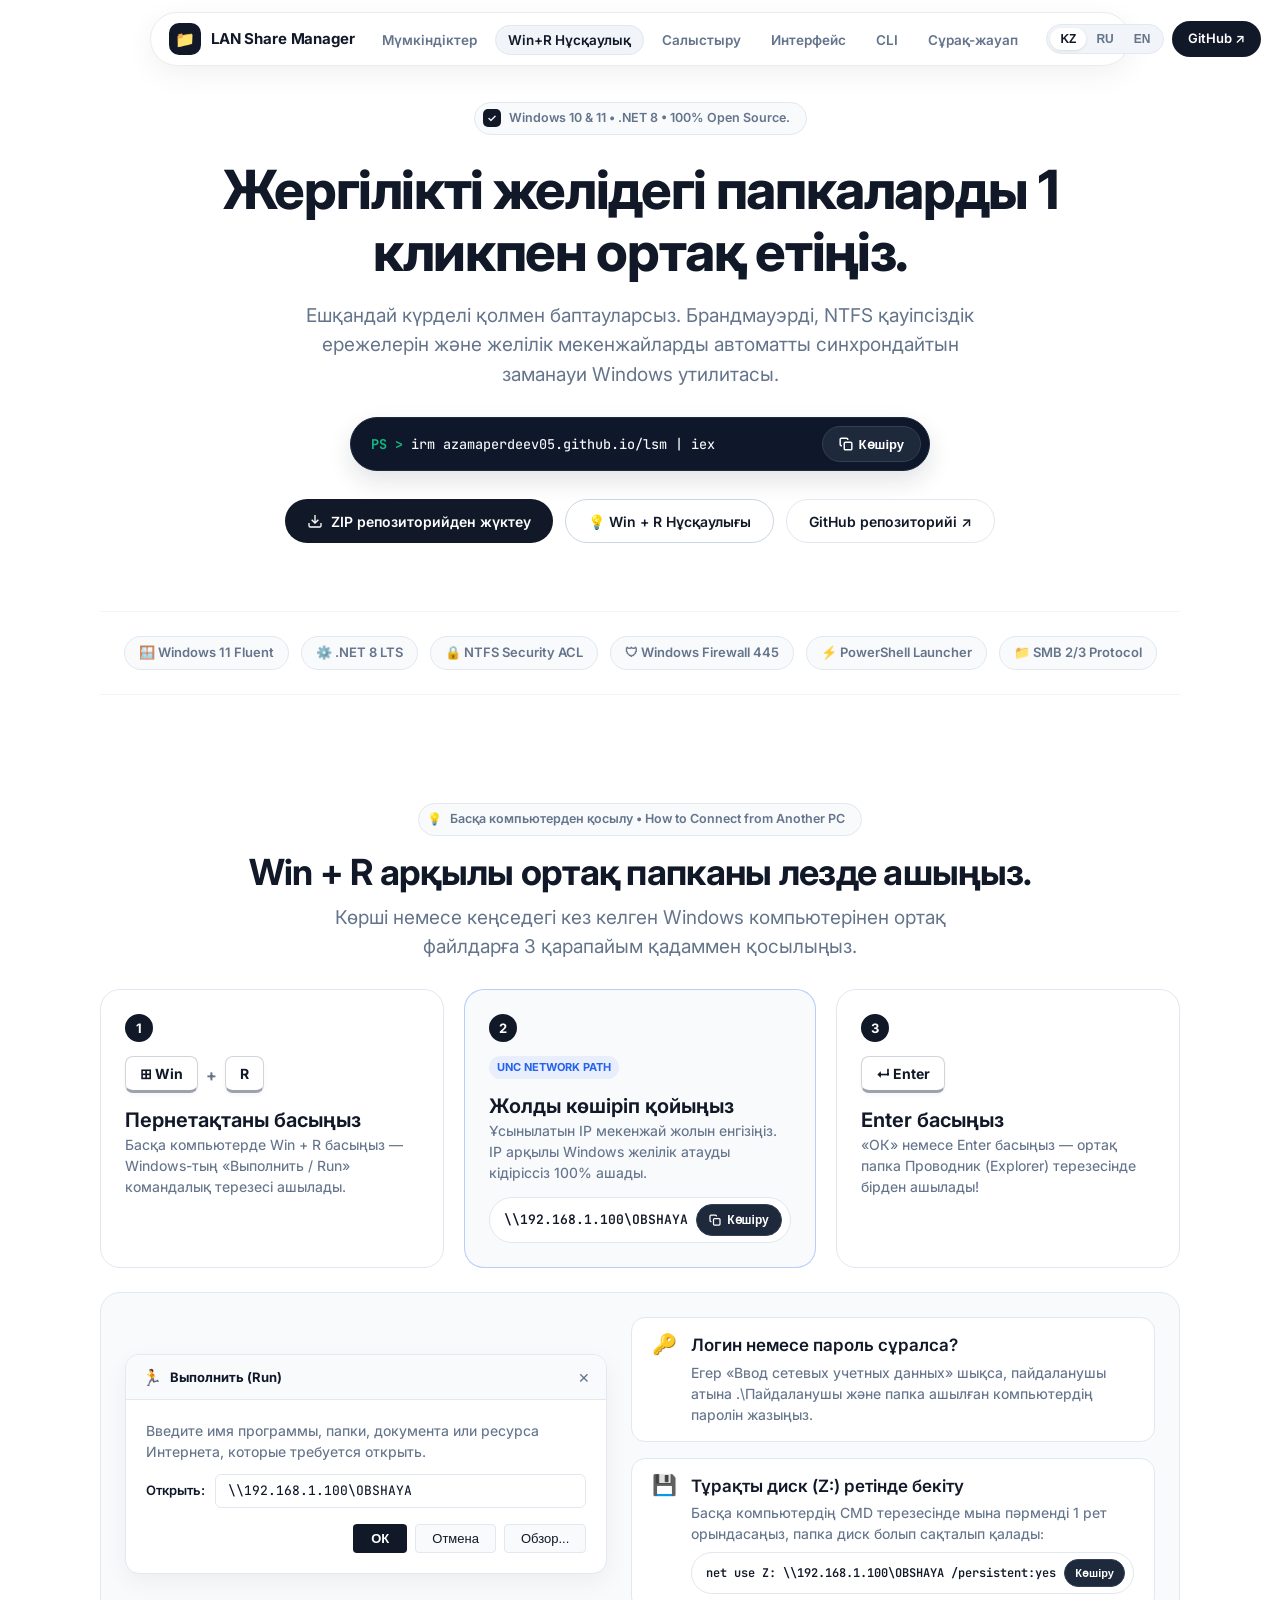
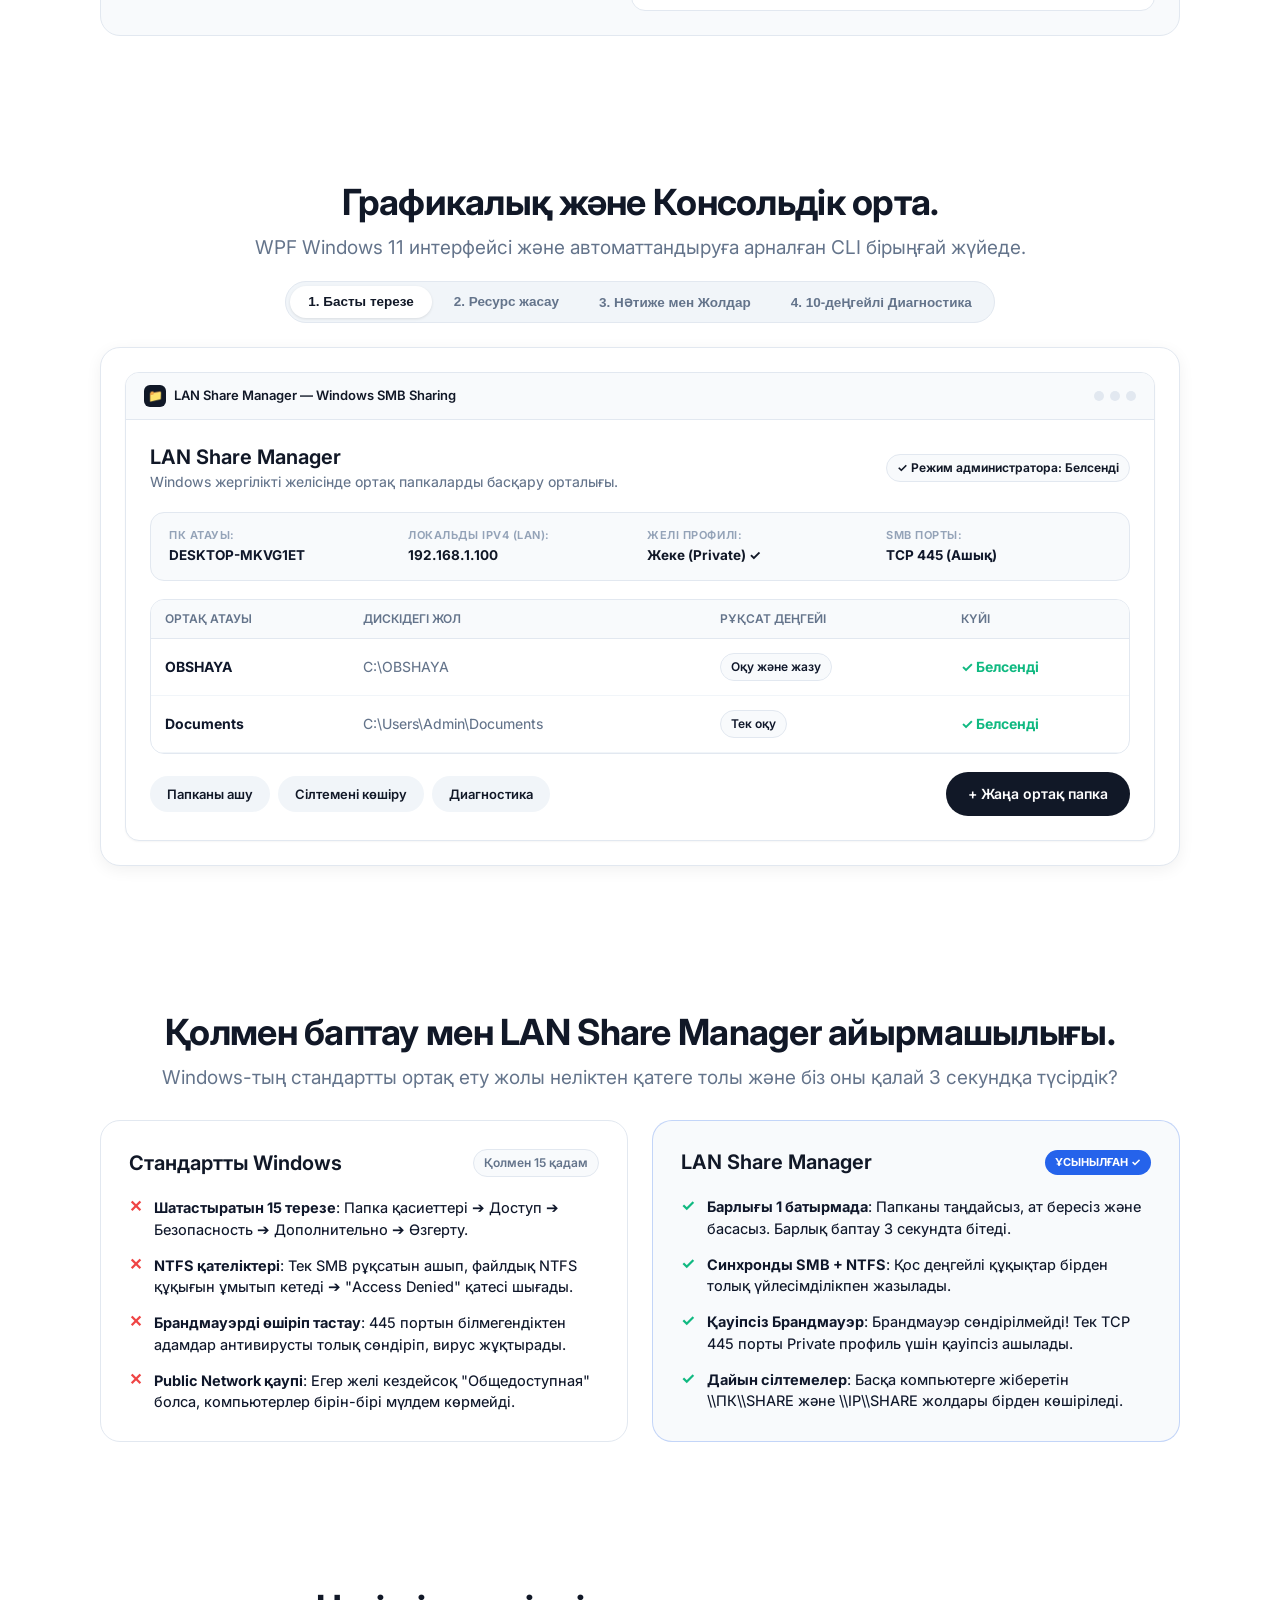
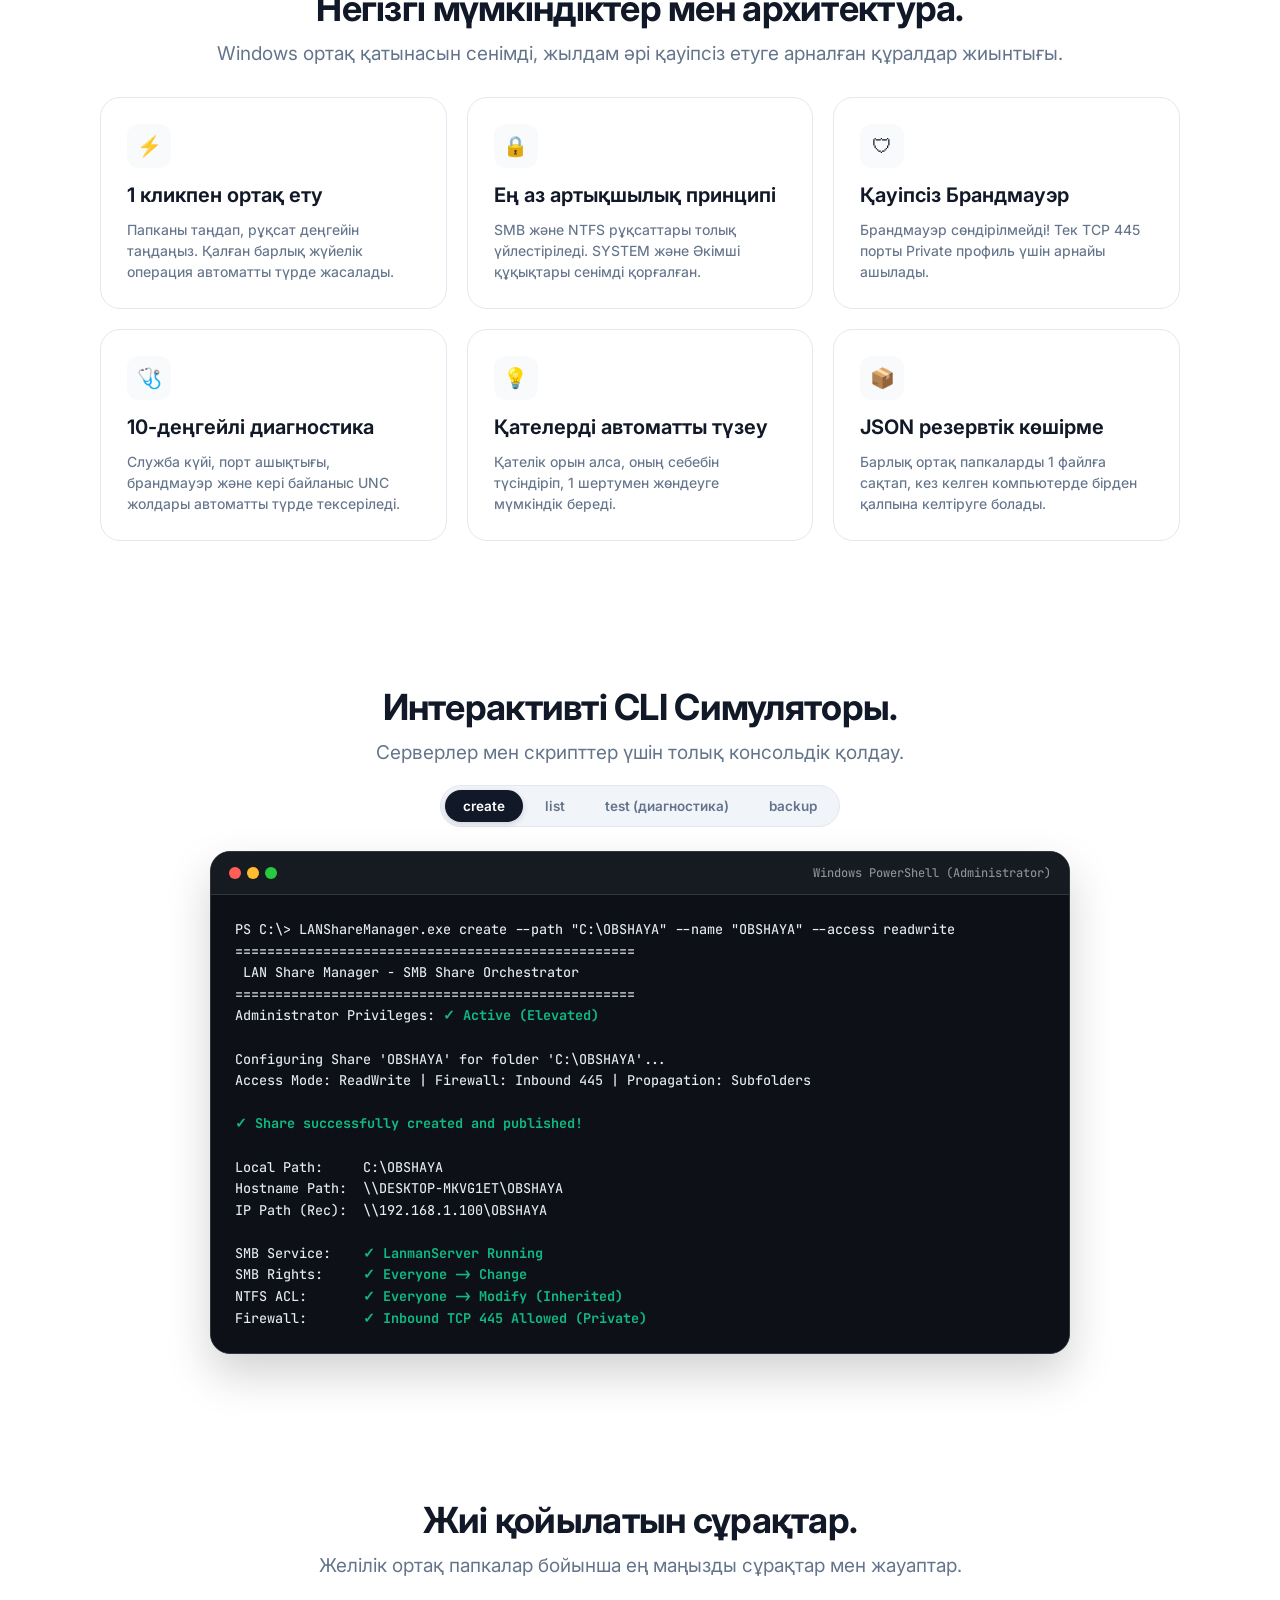
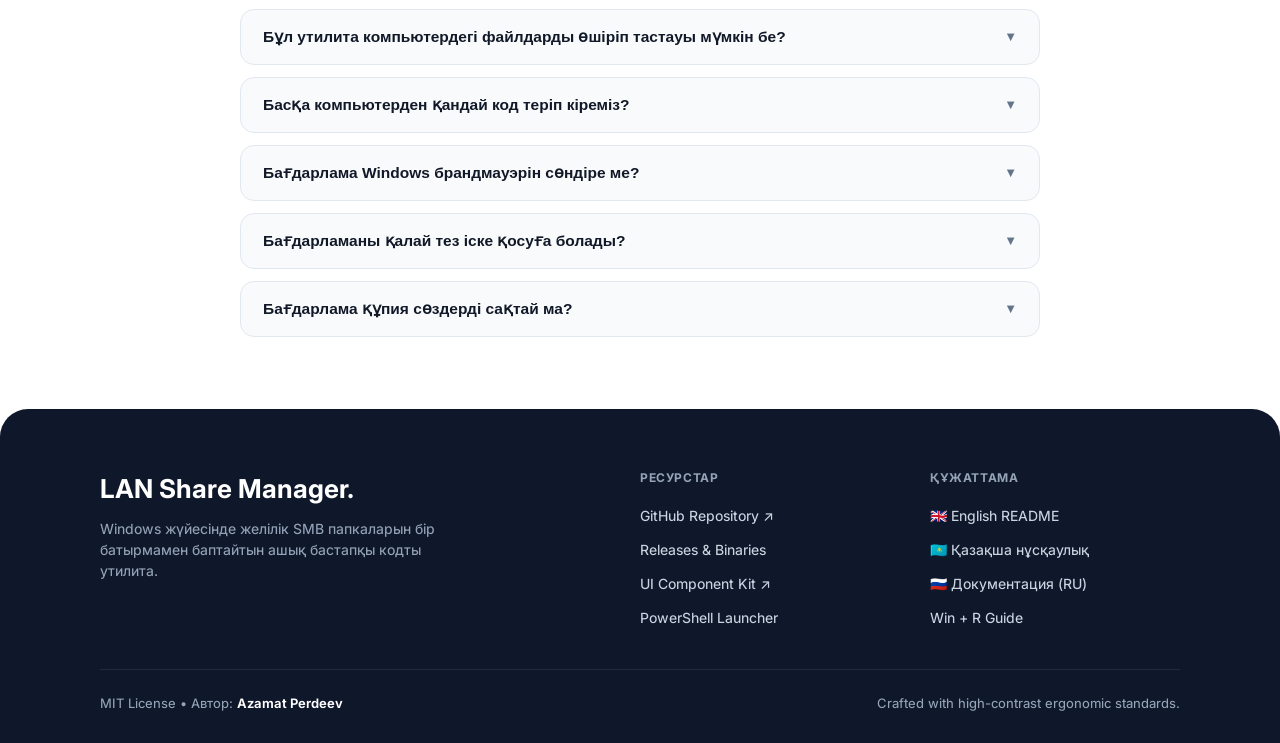
==== commit 933bdac0: "fix(docs): overhaul typography scale, fix CLI terminal styles, and refine navbar layout" ====
--- a/docs/index.html
+++ b/docs/index.html
@@ -4,7 +4,7 @@
   <meta charset="UTF-8">
   <meta name="viewport" content="width=device-width, initial-scale=1.0">
   <title>LAN Share Manager — Windows 10/11 үшін 1 кликпен SMB папкаларын ортақ ету</title>
-  <meta name="description" content="Mobbin дизайнымен жасалған Windows 10/11 желілік папкалар менеджері. Автоматты NTFS рұқсаттары, Брандмауэр ережелері, Win+R нұсқаулығы және 10-деңгейлі жүйелік диагностика.">
+  <meta name="description" content="Windows 10/11 желілік папкалар менеджері. Автоматты NTFS рұқсаттары, Брандмауэр ережелері, Win+R нұсқаулығы және 10-деңгейлі жүйелік диагностика.">
   
   <!-- Open Graph -->
   <meta property="og:title" content="LAN Share Manager — SMB желілік ортақ қатынасын 1 кликпен баптау">
@@ -15,25 +15,1028 @@
   <!-- Google Fonts: Inter & JetBrains Mono -->
   <link rel="preconnect" href="https://fonts.googleapis.com">
   <link rel="preconnect" href="https://fonts.gstatic.com" crossorigin>
-  <link href="https://fonts.googleapis.com/css2?family=Inter:ital,opsz,wght@0,14..32,300..700;1,14..32,300..700&family=JetBrains+Mono:wght@400;500;600&display=swap" rel="stylesheet">
+  <link href="https://fonts.googleapis.com/css2?family=Inter:wght@400;500;600;700;800&family=JetBrains+Mono:wght@400;500;600&display=swap" rel="stylesheet">
   
-  <!-- Critical Fallback Styles to Prevent FOUC -->
   <style>
-    :root {
-      --colors-ink: #141414;
-      --colors-canvas: #ffffff;
-      --font-sans: 'Inter', -apple-system, BlinkMacSystemFont, "Helvetica Neue", Arial, sans-serif;
-    }
-    html, body {
-      background-color: #ffffff !important;
-      color: #141414 !important;
-      font-family: var(--font-sans);
-      margin: 0;
-      padding: 0;
-    }
+/* ==========================================================================
+   LAN Share Manager — Embedded Core CSS for 100% Instant Cache Immunity
+   ========================================================================== */
+:root {
+  --colors-ink: #111827;
+  --colors-ink-soft: #1f2937;
+  --colors-accent: #2563eb;
+  --colors-accent-hover: #1d4ed8;
+  --colors-accent-light: #eff6ff;
+  --colors-on-primary: #ffffff;
+  --colors-canvas: #ffffff;
+  --colors-canvas-soft: #f8fafc;
+  --colors-field: #f1f5f9;
+  --colors-hairline-soft: #f1f5f9;
+  --colors-hairline: #e2e8f0;
+  --colors-hairline-dark: #cbd5e1;
+  --colors-text-main: #0f172a;
+  --colors-text-muted: #64748b;
+  --colors-text-faint: #94a3b8;
+  --font-sans: 'Inter', -apple-system, BlinkMacSystemFont, "Segoe UI", Roboto, sans-serif;
+  --font-mono: 'JetBrains Mono', Consolas, "Fira Code", monospace;
+  --rounded-sm: 14px;
+  --rounded-md: 20px;
+  --rounded-lg: 28px;
+  --rounded-full: 9999px;
+  --space-xs: 8px;
+  --space-sm: 12px;
+  --space-md: 16px;
+  --space-lg: 24px;
+  --space-xl: 36px;
+  --space-section: 70px;
+  --transition-fast: 0.15s ease;
+}
+
+*, *::before, *::after {
+  box-sizing: border-box;
+  margin: 0;
+  padding: 0;
+}
+
+html {
+  scroll-behavior: smooth;
+  background-color: var(--colors-canvas);
+  color: var(--colors-text-main);
+  font-family: var(--font-sans);
+  -webkit-font-smoothing: antialiased;
+}
+
+body {
+  background-color: var(--colors-canvas);
+  color: var(--colors-text-main);
+  line-height: 1.5;
+  font-weight: 450;
+  min-height: 100vh;
+  display: flex;
+  flex-direction: column;
+}
+
+.container {
+  width: 100%;
+  max-width: 1080px;
+  margin: 0 auto;
+  padding: 0 20px;
+}
+
+.section-gap {
+  padding-top: var(--space-section);
+  padding-bottom: var(--space-section);
+  scroll-margin-top: 80px;
+}
+
+/* Typography */
+.type-display {
+  font-size: clamp(32px, 4vw, 50px);
+  font-weight: 800;
+  line-height: 1.18;
+  letter-spacing: -0.025em;
+  color: var(--colors-ink);
+}
+
+.type-heading-2 {
+  font-size: clamp(24px, 2.8vw, 34px);
+  font-weight: 750;
+  line-height: 1.25;
+  letter-spacing: -0.02em;
+  color: var(--colors-ink);
+}
+
+.type-heading-4 {
+  font-size: 19px;
+  font-weight: 700;
+  line-height: 1.35;
+  color: var(--colors-ink);
+}
+
+.type-title {
+  font-size: 16px;
+  font-weight: 650;
+  color: var(--colors-ink);
+}
+
+.type-body-lg {
+  font-size: clamp(16px, 1.8vw, 18px);
+  font-weight: 400;
+  line-height: 1.55;
+  color: var(--colors-text-muted);
+}
+
+.type-body {
+  font-size: 15px;
+  color: var(--colors-text-main);
+}
+
+.type-body-sm {
+  font-size: 14px;
+  color: var(--colors-text-muted);
+  line-height: 1.5;
+}
+
+.type-caption {
+  font-size: 11px;
+  font-weight: 700;
+  text-transform: uppercase;
+  letter-spacing: 0.05em;
+  color: var(--colors-text-faint);
+}
+
+/* Buttons */
+.button-primary {
+  display: inline-flex;
+  align-items: center;
+  justify-content: center;
+  gap: var(--space-xs);
+  height: 44px;
+  padding: 0 22px;
+  border-radius: var(--rounded-full);
+  background-color: var(--colors-ink);
+  color: #fff !important;
+  font-size: 14px;
+  font-weight: 600;
+  text-decoration: none;
+  border: none;
+  cursor: pointer;
+  transition: var(--transition-fast);
+  white-space: nowrap;
+}
+
+.button-primary:hover {
+  background-color: var(--colors-ink-soft);
+  transform: translateY(-1px);
+  box-shadow: 0 4px 12px rgba(17, 24, 39, 0.15);
+}
+
+.button-outline {
+  display: inline-flex;
+  align-items: center;
+  justify-content: center;
+  gap: var(--space-xs);
+  height: 44px;
+  padding: 0 22px;
+  border-radius: var(--rounded-full);
+  background-color: #fff;
+  color: var(--colors-ink) !important;
+  border: 1px solid var(--colors-hairline);
+  font-size: 14px;
+  font-weight: 600;
+  text-decoration: none;
+  cursor: pointer;
+  transition: var(--transition-fast);
+  white-space: nowrap;
+}
+
+.button-outline:hover {
+  border-color: var(--colors-ink);
+  background-color: var(--colors-canvas-soft);
+}
+
+.button-pill-soft {
+  display: inline-flex;
+  align-items: center;
+  justify-content: center;
+  gap: var(--space-xs);
+  height: 34px;
+  padding: 0 14px;
+  border-radius: var(--rounded-full);
+  background-color: var(--colors-field);
+  color: var(--colors-ink) !important;
+  font-size: 13px;
+  font-weight: 600;
+  text-decoration: none;
+  border: none;
+  cursor: pointer;
+  transition: var(--transition-fast);
+}
+
+.button-pill-soft:hover {
+  background-color: #e2e8f0;
+}
+
+/* Navbar */
+.nav-wrapper {
+  position: sticky;
+  top: 12px;
+  z-index: 1000;
+  width: 100%;
+  display: flex;
+  justify-content: center;
+  padding: 0 16px;
+}
+
+.nav-pill {
+  display: flex;
+  align-items: center;
+  justify-content: space-between;
+  gap: 16px;
+  background: rgba(255, 255, 255, 0.94);
+  backdrop-filter: blur(20px);
+  -webkit-backdrop-filter: blur(20px);
+  padding: 6px 8px 6px 16px;
+  border-radius: var(--rounded-full);
+  width: 100%;
+  max-width: 960px;
+  border: 1px solid rgba(0, 0, 0, 0.08);
+  box-shadow: 0 8px 30px rgba(0, 0, 0, 0.06);
+}
+
+.nav-brand {
+  display: flex;
+  align-items: center;
+  gap: 8px;
+  text-decoration: none;
+  color: var(--colors-ink);
+}
+
+.brand-squircle {
+  width: 30px;
+  height: 30px;
+  border-radius: 9px;
+  background: var(--colors-ink);
+  color: #fff;
+  display: flex;
+  align-items: center;
+  justify-content: center;
+  font-size: 15px;
+}
+
+.nav-brand-title {
+  font-size: 15px;
+  font-weight: 750;
+  letter-spacing: -0.01em;
+  white-space: nowrap;
+}
+
+.nav-links {
+  display: flex;
+  align-items: center;
+  gap: 4px;
+  list-style: none;
+}
+
+.nav-link {
+  font-size: 13.5px;
+  font-weight: 600;
+  color: var(--colors-text-muted);
+  text-decoration: none;
+  padding: 6px 12px;
+  border-radius: var(--rounded-full);
+  transition: var(--transition-fast);
+  white-space: nowrap;
+}
+
+.nav-link:hover {
+  color: var(--colors-ink);
+  background-color: var(--colors-field);
+}
+
+.nav-link.highlight {
+  color: var(--colors-ink);
+  background-color: var(--colors-field);
+  border: 1px solid var(--colors-hairline);
+}
+
+.nav-actions {
+  display: flex;
+  align-items: center;
+  gap: 8px;
+}
+
+.lang-selector {
+  display: flex;
+  background-color: var(--colors-field);
+  padding: 3px;
+  border-radius: var(--rounded-full);
+  border: 1px solid var(--colors-hairline);
+}
+
+.lang-btn {
+  border: none;
+  background: transparent;
+  padding: 4px 10px;
+  font-size: 12px;
+  font-weight: 700;
+  border-radius: var(--rounded-full);
+  color: var(--colors-text-muted);
+  cursor: pointer;
+  transition: var(--transition-fast);
+}
+
+.lang-btn:hover {
+  color: var(--colors-ink);
+}
+
+.lang-btn.active {
+  background-color: #fff;
+  color: var(--colors-ink);
+  box-shadow: 0 1px 3px rgba(0, 0, 0, 0.1);
+}
+
+/* Hero */
+.hero {
+  padding-top: 48px;
+  padding-bottom: 30px;
+  text-align: center;
+}
+
+.hero-badge-pill {
+  display: inline-flex;
+  align-items: center;
+  gap: 8px;
+  padding: 6px 16px 6px 8px;
+  border-radius: var(--rounded-full);
+  background-color: var(--colors-canvas-soft);
+  border: 1px solid var(--colors-hairline);
+  font-size: 12.5px;
+  font-weight: 600;
+  color: var(--colors-text-muted);
+  margin-bottom: 22px;
+}
+
+.hero-title {
+  margin: 0 auto 16px auto;
+  max-width: 820px;
+}
+
+.hero-subtitle {
+  margin: 0 auto 26px auto;
+  max-width: 660px;
+}
+
+.terminal-launcher-pill {
+  display: inline-flex;
+  align-items: center;
+  justify-content: space-between;
+  gap: 14px;
+  background: #0f172a;
+  border: 1px solid #1e293b;
+  padding: 6px 6px 6px 18px;
+  border-radius: var(--rounded-full);
+  margin: 0 auto 26px auto;
+  box-shadow: 0 10px 25px rgba(15, 23, 42, 0.12);
+  max-width: 560px;
+  width: 100%;
+}
+
+.terminal-pill-code {
+  font-family: var(--font-mono);
+  font-size: 13.5px;
+  color: #f8fafc;
+  display: flex;
+  align-items: center;
+  white-space: nowrap;
+  overflow: hidden;
+  text-overflow: ellipsis;
+}
+
+.terminal-pill-code .prompt {
+  color: #10b981;
+  font-weight: 700;
+  margin-right: 8px;
+}
+
+.copy-pill-btn {
+  height: 36px;
+  padding: 0 16px;
+  border-radius: var(--rounded-full);
+  background-color: #1e293b;
+  color: #ffffff;
+  border: 1px solid #334155;
+  font-size: 13px;
+  font-weight: 600;
+  cursor: pointer;
+  transition: var(--transition-fast);
+  display: flex;
+  align-items: center;
+  gap: 6px;
+  white-space: nowrap;
+}
+
+.copy-pill-btn:hover {
+  background-color: #334155;
+}
+
+.copy-pill-btn.copied {
+  background-color: #059669;
+  border-color: #10b981;
+}
+
+.hero-cta-group {
+  display: flex;
+  justify-content: center;
+  align-items: center;
+  gap: 12px;
+  flex-wrap: wrap;
+}
+
+.brand-marquee-strip {
+  display: flex;
+  justify-content: center;
+  align-items: center;
+  gap: 10px;
+  flex-wrap: wrap;
+  padding: 22px 0;
+  border-top: 1px solid var(--colors-hairline-soft);
+  border-bottom: 1px solid var(--colors-hairline-soft);
+  margin: 32px 0;
+}
+
+.brand-chip {
+  display: inline-flex;
+  align-items: center;
+  gap: 8px;
+  padding: 6px 14px;
+  background-color: var(--colors-canvas-soft);
+  border: 1px solid var(--colors-hairline);
+  border-radius: var(--rounded-full);
+  font-size: 12.5px;
+  font-weight: 600;
+  color: var(--colors-text-muted);
+}
+
+/* Showcase */
+.segmented-control {
+  display: inline-flex;
+  background-color: var(--colors-field);
+  padding: 4px;
+  border-radius: var(--rounded-full);
+  border: 1px solid var(--colors-hairline);
+  gap: 4px;
+  flex-wrap: wrap;
+}
+
+.segmented-item {
+  border: none;
+  background: transparent;
+  padding: 7px 16px;
+  border-radius: var(--rounded-full);
+  font-size: 13px;
+  font-weight: 600;
+  color: var(--colors-text-muted);
+  cursor: pointer;
+  transition: var(--transition-fast);
+}
+
+.segmented-item:hover {
+  color: var(--colors-ink);
+}
+
+.segmented-item.active {
+  background-color: #fff;
+  color: var(--colors-ink);
+  box-shadow: 0 1px 3px rgba(0, 0, 0, 0.1);
+}
+
+.showcase-frame {
+  background-color: var(--colors-canvas);
+  border: 1px solid var(--colors-hairline);
+  border-radius: var(--rounded-md);
+  padding: 20px;
+  box-shadow: 0 4px 16px rgba(0, 0, 0, 0.06);
+  margin-top: 24px;
+}
+
+.mockup-inner-window {
+  background-color: var(--colors-canvas);
+  border: 1px solid var(--colors-hairline);
+  border-radius: var(--rounded-sm);
+  overflow: hidden;
+}
+
+.mockup-titlebar {
+  background-color: var(--colors-canvas-soft);
+  padding: 10px 16px;
+  display: flex;
+  align-items: center;
+  justify-content: space-between;
+  border-bottom: 1px solid var(--colors-hairline);
+  font-size: 13px;
+  font-weight: 600;
+  color: var(--colors-ink);
+}
+
+.mockup-body {
+  padding: 20px;
+}
+
+.ex-table {
+  width: 100%;
+  border-collapse: collapse;
+  text-align: left;
+  font-size: 14px;
+}
+
+.ex-table th {
+  padding: 10px 14px;
+  background-color: var(--colors-canvas-soft);
+  color: var(--colors-text-muted);
+  font-weight: 600;
+  font-size: 12px;
+  text-transform: uppercase;
+  border-bottom: 1px solid var(--colors-hairline);
+}
+
+.ex-table td {
+  padding: 12px 14px;
+  border-bottom: 1px solid var(--colors-hairline-soft);
+}
+
+.badge-soft {
+  display: inline-flex;
+  align-items: center;
+  padding: 4px 10px;
+  background-color: var(--colors-canvas-soft);
+  border: 1px solid var(--colors-hairline);
+  border-radius: var(--rounded-full);
+  font-size: 12px;
+  font-weight: 600;
+}
+
+.badge-popular {
+  display: inline-flex;
+  align-items: center;
+  padding: 4px 10px;
+  background-color: var(--colors-accent);
+  color: #fff;
+  border-radius: var(--rounded-full);
+  font-size: 11px;
+  font-weight: 700;
+  text-transform: uppercase;
+}
+
+.text-input {
+  width: 100%;
+  height: 42px;
+  padding: 0 14px;
+  border-radius: var(--rounded-sm);
+  border: 1px solid var(--colors-hairline);
+  background-color: var(--colors-canvas-soft);
+  font-size: 14px;
+  color: var(--colors-ink);
+}
+
+/* Win + R Guide */
+.winr-container {
+  display: flex;
+  flex-direction: column;
+  gap: 22px;
+  margin-top: 24px;
+}
+
+.winr-steps-grid {
+  display: grid;
+  grid-template-columns: repeat(3, 1fr);
+  gap: 18px;
+}
+
+.winr-step-card {
+  background-color: var(--colors-canvas);
+  border: 1px solid var(--colors-hairline);
+  border-radius: var(--rounded-md);
+  padding: 22px;
+  display: flex;
+  flex-direction: column;
+  transition: var(--transition-fast);
+}
+
+.winr-step-card:hover {
+  border-color: var(--colors-ink);
+  transform: translateY(-2px);
+}
+
+.winr-step-card.featured {
+  background-color: var(--colors-canvas-soft);
+  border: 1px solid rgba(37, 99, 235, 0.3);
+}
+
+.step-badge {
+  width: 28px;
+  height: 28px;
+  border-radius: 50%;
+  background: var(--colors-ink);
+  color: #fff;
+  display: flex;
+  align-items: center;
+  justify-content: center;
+  font-weight: 700;
+  font-size: 13px;
+  margin-bottom: 12px;
+}
+
+.key-combo-pill {
+  display: flex;
+  align-items: center;
+  gap: 8px;
+}
+
+.key-cap {
+  display: inline-flex;
+  align-items: center;
+  justify-content: center;
+  padding: 6px 14px;
+  background: #ffffff;
+  border: 1px solid #d1d5db;
+  border-bottom: 3px solid #9ca3af;
+  border-radius: 8px;
+  font-weight: 700;
+  font-size: 14px;
+  color: var(--colors-ink);
+  box-shadow: 0 2px 4px rgba(0, 0, 0, 0.04);
+}
+
+.unc-tag {
+  display: inline-block;
+  font-size: 11px;
+  font-weight: 700;
+  text-transform: uppercase;
+  color: var(--colors-accent);
+  background: rgba(37, 99, 235, 0.08);
+  padding: 3px 8px;
+  border-radius: var(--rounded-full);
+  align-self: flex-start;
+}
+
+.unc-live-box {
+  display: flex;
+  align-items: center;
+  justify-content: space-between;
+  gap: 8px;
+  background: var(--colors-canvas);
+  border: 1px solid var(--colors-hairline);
+  padding: 6px 8px 6px 14px;
+  border-radius: var(--rounded-full);
+  margin-top: 14px;
+  overflow: hidden;
+}
+
+.unc-code {
+  font-family: var(--font-mono);
+  font-size: 13px;
+  font-weight: 600;
+  color: var(--colors-ink);
+  overflow: hidden;
+  text-overflow: ellipsis;
+  white-space: nowrap;
+}
+
+.winr-detail-card {
+  display: grid;
+  grid-template-columns: 1.15fr 1fr;
+  gap: 22px;
+  background-color: var(--colors-canvas-soft);
+  border: 1px solid var(--colors-hairline);
+  border-radius: var(--rounded-md);
+  padding: 22px;
+  align-items: center;
+}
+
+.winr-dialog-mockup {
+  background: #ffffff;
+  border: 1px solid var(--colors-hairline);
+  border-radius: var(--rounded-sm);
+  box-shadow: 0 6px 20px rgba(0, 0, 0, 0.05);
+  overflow: hidden;
+}
+
+.winr-dialog-header {
+  display: flex;
+  justify-content: space-between;
+  align-items: center;
+  padding: 10px 14px;
+  border-bottom: 1px solid var(--colors-hairline);
+  background: var(--colors-canvas-soft);
+}
+
+.winr-dialog-body {
+  padding: 18px;
+}
+
+.win-btn-primary {
+  padding: 6px 16px;
+  border-radius: 4px;
+  background: var(--colors-ink);
+  color: #fff;
+  border: none;
+  font-size: 13px;
+  font-weight: 600;
+  cursor: pointer;
+}
+
+.win-btn-secondary {
+  padding: 6px 14px;
+  border-radius: 4px;
+  background: var(--colors-canvas-soft);
+  color: var(--colors-ink);
+  border: 1px solid var(--colors-hairline);
+  font-size: 13px;
+  cursor: pointer;
+}
+
+.winr-tips-column {
+  display: flex;
+  flex-direction: column;
+  gap: 14px;
+}
+
+.winr-tip-box {
+  background: var(--colors-canvas);
+  border: 1px solid var(--colors-hairline);
+  border-radius: var(--rounded-sm);
+  padding: 14px 18px;
+  display: flex;
+  gap: 12px;
+  align-items: flex-start;
+}
+
+/* CLI Terminal Simulator (High Contrast Dark) */
+.cli-tabs-nav {
+  display: inline-flex;
+  background-color: var(--colors-field);
+  padding: 4px;
+  border-radius: var(--rounded-full);
+  border: 1px solid var(--colors-hairline);
+  gap: 4px;
+}
+
+.cli-tab-btn {
+  border: none;
+  background: transparent;
+  padding: 8px 18px;
+  border-radius: var(--rounded-full);
+  font-size: 13px;
+  font-weight: 600;
+  color: var(--colors-text-muted);
+  cursor: pointer;
+  transition: var(--transition-fast);
+}
+
+.cli-tab-btn:hover {
+  color: var(--colors-ink);
+}
+
+.cli-tab-btn.active {
+  background-color: var(--colors-ink);
+  color: #ffffff;
+  box-shadow: 0 2px 6px rgba(0, 0, 0, 0.15);
+}
+
+.cli-screen-wrapper {
+  background: #0d1117;
+  border-radius: var(--rounded-md);
+  border: 1px solid #30363d;
+  overflow: hidden;
+  box-shadow: 0 16px 40px rgba(0, 0, 0, 0.18);
+  max-width: 860px;
+  margin: 22px auto 0 auto;
+  text-align: left;
+}
+
+.cli-screen-header {
+  background: #161b22;
+  padding: 10px 16px;
+  display: flex;
+  align-items: center;
+  justify-content: space-between;
+  border-bottom: 1px solid #30363d;
+}
+
+.cli-screen-body {
+  background: #0d1117;
+  color: #e6edf3;
+  font-family: var(--font-mono);
+  font-size: 13px;
+  line-height: 1.6;
+  padding: 22px;
+  white-space: pre;
+  overflow-x: auto;
+  tab-size: 4;
+}
+
+/* Comparison & Features */
+.comparison-grid {
+  display: grid;
+  grid-template-columns: 1fr 1fr;
+  gap: 22px;
+  margin-top: 24px;
+}
+
+.compare-card-bad {
+  background-color: var(--colors-canvas);
+  border: 1px solid var(--colors-hairline);
+  border-radius: var(--rounded-md);
+  padding: 24px;
+}
+
+.compare-card-good {
+  background-color: var(--colors-canvas-soft);
+  border: 1px solid rgba(37, 99, 235, 0.25);
+  border-radius: var(--rounded-md);
+  padding: 24px;
+}
+
+.compare-list {
+  list-style: none;
+  margin-top: 18px;
+  display: flex;
+  flex-direction: column;
+  gap: 12px;
+}
+
+.compare-item {
+  display: flex;
+  align-items: flex-start;
+  gap: 10px;
+  font-size: 14px;
+}
+
+.features-grid {
+  display: grid;
+  grid-template-columns: repeat(3, 1fr);
+  gap: 18px;
+  margin-top: 24px;
+}
+
+.feature-card {
+  background-color: var(--colors-canvas);
+  border: 1px solid var(--colors-hairline);
+  border-radius: var(--rounded-md);
+  padding: 24px;
+  display: flex;
+  flex-direction: column;
+  gap: 8px;
+  transition: var(--transition-fast);
+}
+
+.feature-card:hover {
+  border-color: var(--colors-ink);
+  transform: translateY(-2px);
+}
+
+.feature-icon {
+  width: 40px;
+  height: 40px;
+  border-radius: 10px;
+  background-color: var(--colors-canvas-soft);
+  display: flex;
+  align-items: center;
+  justify-content: center;
+  font-size: 18px;
+  margin-bottom: 4px;
+}
+
+/* FAQ */
+.faq-accordion {
+  display: flex;
+  flex-direction: column;
+  gap: 10px;
+  max-width: 800px;
+  margin: 24px auto 0 auto;
+}
+
+.faq-row {
+  width: 100%;
+  background-color: var(--colors-canvas-soft);
+  border: 1px solid var(--colors-hairline);
+  border-radius: var(--rounded-sm);
+  padding: 16px 20px;
+  cursor: pointer;
+  transition: var(--transition-fast);
+  text-align: left;
+}
+
+.faq-row:hover {
+  border-color: var(--colors-ink);
+}
+
+.faq-row-header {
+  display: flex;
+  justify-content: space-between;
+  align-items: center;
+  font-size: 15px;
+  font-weight: 650;
+  color: var(--colors-ink);
+}
+
+.faq-chevron {
+  transition: transform 0.2s ease;
+  font-size: 12px;
+  color: var(--colors-text-muted);
+}
+
+.faq-row.active .faq-chevron {
+  transform: rotate(180deg);
+}
+
+.faq-answer {
+  display: none;
+  padding-top: 10px;
+  font-size: 14px;
+  line-height: 1.55;
+  color: var(--colors-text-muted);
+  border-top: 1px solid var(--colors-hairline-soft);
+  margin-top: 10px;
+}
+
+/* Footer */
+.footer-band {
+  background-color: #0f172a;
+  color: #f8fafc;
+  padding: 50px 0 25px 0;
+  border-top-left-radius: var(--rounded-lg);
+  border-top-right-radius: var(--rounded-lg);
+  margin-top: auto;
+}
+
+.footer-grid {
+  display: grid;
+  grid-template-columns: 2fr 1fr 1fr;
+  gap: 36px;
+  margin-bottom: 36px;
+}
+
+.footer-wordmark {
+  font-size: 24px;
+  font-weight: 700;
+  color: #ffffff;
+  margin-bottom: 8px;
+}
+
+.footer-tagline {
+  color: #94a3b8;
+  font-size: 13.5px;
+  max-width: 360px;
+}
+
+.footer-col-title {
+  font-size: 12px;
+  font-weight: 700;
+  text-transform: uppercase;
+  color: #94a3b8;
+  margin-bottom: 14px;
+}
+
+.footer-links {
+  list-style: none;
+  display: flex;
+  flex-direction: column;
+  gap: 8px;
+}
+
+.footer-links a {
+  color: #cbd5e1;
+  text-decoration: none;
+  font-size: 13.5px;
+  transition: var(--transition-fast);
+}
+
+.footer-links a:hover {
+  color: #ffffff;
+}
+
+.footer-bottom {
+  padding-top: 20px;
+  border-top: 1px solid rgba(255, 255, 255, 0.08);
+  display: flex;
+  justify-content: space-between;
+  align-items: center;
+  font-size: 12.5px;
+  color: #94a3b8;
+  flex-wrap: wrap;
+  gap: 10px;
+}
+
+/* Responsive */
+@media (max-width: 1040px) {
+  .nav-link { padding: 5px 8px; font-size: 12.5px; }
+  .nav-pill { gap: 8px; }
+}
+
+@media (max-width: 900px) {
+  .nav-links { display: none; }
+  .winr-steps-grid { grid-template-columns: 1fr; }
+  .winr-detail-card { grid-template-columns: 1fr; }
+  .comparison-grid { grid-template-columns: 1fr; }
+  .features-grid { grid-template-columns: repeat(2, 1fr); }
+  .footer-grid { grid-template-columns: 1fr; gap: 24px; }
+}
+
+@media (max-width: 768px) {
+  .features-grid { grid-template-columns: 1fr; }
+  .terminal-launcher-pill {
+    flex-direction: column;
+    align-items: stretch;
+    border-radius: var(--rounded-sm);
+    padding: 12px;
+  }
+  .copy-pill-btn { width: 100%; justify-content: center; }
+}
   </style>
 
-  <link rel="stylesheet" href="style.css?v=20260924-v2">
+  <link rel="stylesheet" href="style.css?v=20260924-v3">
 </head>
 <body>
 
@@ -47,12 +1050,11 @@
 
       <ul class="nav-links">
         <li><a href="#features" class="nav-link" data-i18n="navFeatures">Мүмкіндіктер</a></li>
-        <li><a href="#winr" class="nav-link" style="color: var(--colors-accent); font-weight: 650;" data-i18n="navWinr">Win+R Нұсқаулық</a></li>
+        <li><a href="#winr" class="nav-link highlight" data-i18n="navWinr">Win+R Нұсқаулық</a></li>
         <li><a href="#compare" class="nav-link" data-i18n="navCompare">Салыстыру</a></li>
         <li><a href="#showcase" class="nav-link" data-i18n="navShowcase">Интерфейс</a></li>
         <li><a href="#cli" class="nav-link" data-i18n="navCli">CLI</a></li>
         <li><a href="#faq" class="nav-link" data-i18n="navFaq">Сұрақ-жауап</a></li>
-        <li><a href="components.html" class="nav-link" style="color: var(--colors-ink);">UI Kit ↗</a></li>
       </ul>
 
       <div class="nav-actions">
@@ -71,10 +1073,10 @@
   </div>
 
   <main>
-    <!-- Hero Section (Strictly Monochrome + Terminal Period on Headlines) -->
+    <!-- Hero Section -->
     <section class="hero container">
       <div class="hero-badge-pill">
-        <span class="app-icon-squircle" style="width: 18px; height: 18px; background: var(--colors-ink); color: #fff; font-size: 11px;">✓</span>
+        <span style="display:inline-flex; align-items:center; justify-content:center; width: 18px; height: 18px; border-radius: 5px; background: var(--colors-ink); color: #fff; font-size: 11px;">✓</span>
         <span data-i18n="badge">Windows 10 & 11 • .NET 8 • 100% Open Source.</span>
       </div>
 
@@ -98,242 +1100,42 @@
         </button>
       </div>
 
-      <!-- Action Buttons (Stadium Pills) -->
+      <!-- Action Buttons -->
       <div class="hero-cta-group">
         <a href="https://github.com/Azamaperdeev05/lan-share-manager/releases/latest" class="button-primary">
           <svg width="16" height="16" viewBox="0 0 24 24" fill="none" stroke="currentColor" stroke-width="2"><path d="M21 15v4a2 2 0 0 1-2 2H5a2 2 0 0 1-2-2v-4"></path><polyline points="7 10 12 15 17 10"></polyline><line x1="12" y1="15" x2="12" y2="3"></line></svg>
           <span data-i18n="btnDownload">ZIP репозиторийден жүктеу</span>
         </a>
+        <a href="#winr" class="button-outline" style="border-color: var(--colors-hairline-dark);">
+          <span>💡 Win + R Нұсқаулығы</span>
+        </a>
         <a href="https://github.com/Azamaperdeev05/lan-share-manager" target="_blank" class="button-outline">
           <span data-i18n="btnGithub">GitHub репозиторийі ↗</span>
         </a>
       </div>
     </section>
 
-    <!-- Brand Marquee Strip (iOS Squircles + Familiar Tech) -->
+    <!-- Brand Tech Chips -->
     <div class="container">
       <div class="brand-marquee-strip">
-        <div class="brand-chip"><span class="app-icon-squircle" style="width: 24px; height: 24px;">🪟</span> Windows 11 Fluent</div>
-        <div class="brand-chip"><span class="app-icon-squircle" style="width: 24px; height: 24px;">⚙️</span> .NET 8 LTS</div>
-        <div class="brand-chip"><span class="app-icon-squircle" style="width: 24px; height: 24px;">🔒</span> NTFS Security ACL</div>
-        <div class="brand-chip"><span class="app-icon-squircle" style="width: 24px; height: 24px;">🛡</span> Windows Firewall 445</div>
-        <div class="brand-chip"><span class="app-icon-squircle" style="width: 24px; height: 24px;">⚡</span> PowerShell Full Language</div>
-        <div class="brand-chip"><span class="app-icon-squircle" style="width: 24px; height: 24px;">📁</span> SMB Protocol</div>
+        <div class="brand-chip">🪟 Windows 11 Fluent</div>
+        <div class="brand-chip">⚙️ .NET 8 LTS</div>
+        <div class="brand-chip">🔒 NTFS Security ACL</div>
+        <div class="brand-chip">🛡 Windows Firewall 445</div>
+        <div class="brand-chip">⚡ PowerShell Launcher</div>
+        <div class="brand-chip">📁 SMB 2/3 Protocol</div>
       </div>
     </div>
-
-    <!-- Interactive App Showcase Frame -->
-    <section class="container section-gap" id="showcase">
-      <div style="text-align: center; margin-bottom: var(--space-xl);">
-        <h2 class="type-heading-2" data-i18n="secShowcaseTitle">Графикалық және Консольдік орта.</h2>
-        <p class="type-body" style="color: var(--colors-text-muted); margin-top: var(--space-xs);" data-i18n="secShowcaseSubtitle">
-          WPF Windows 11 интерфейсі және автоматтандыруға арналған CLI бірыңғай жүйеде.
-        </p>
-
-        <!-- Segmented Control for Showcase Tabs -->
-        <div class="segmented-control" style="margin-top: var(--space-lg);">
-          <button class="segmented-item active" data-tab="main" data-i18n="tabMain">1. Басты терезе</button>
-          <button class="segmented-item" data-tab="create" data-i18n="tabCreate">2. Ресурс жасау</button>
-          <button class="segmented-item" data-tab="result" data-i18n="tabResult">3. Нәтиже мен Жолдар</button>
-          <button class="segmented-item" data-tab="diag" data-i18n="tabDiag">4. 10-деңгейлі Диагностика</button>
-        </div>
-      </div>
-
-      <!-- App Showcase Surface Frame -->
-      <div class="showcase-frame">
-        <div class="mockup-inner-window">
-          <div class="mockup-titlebar">
-            <div style="display: flex; align-items: center; gap: 8px;">
-              <span class="brand-squircle" style="width: 20px; height: 20px; font-size: 11px;">📁</span>
-              <span>LAN Share Manager — Windows SMB Sharing</span>
-            </div>
-            <div style="display: flex; gap: 6px;">
-              <span style="width: 10px; height: 10px; border-radius: 50%; background: var(--colors-hairline);"></span>
-              <span style="width: 10px; height: 10px; border-radius: 50%; background: var(--colors-hairline);"></span>
-              <span style="width: 10px; height: 10px; border-radius: 50%; background: var(--colors-hairline);"></span>
-            </div>
-          </div>
-
-          <div class="mockup-body">
-            <!-- Tab 1: Main Window Mockup -->
-            <div class="tab-pane active" id="tab-main">
-              <div style="display: flex; justify-content: space-between; align-items: center; margin-bottom: 20px; flex-wrap: wrap; gap: 12px;">
-                <div>
-                  <h3 class="type-heading-4">LAN Share Manager</h3>
-                  <p class="type-body-sm">Windows жергілікті желісінде ортақ папкаларды басқару орталығы.</p>
-                </div>
-                <div class="badge-soft" style="color: var(--colors-ink); font-weight: 650;">
-                  ✓ Режим администратора: Белсенді
-                </div>
-              </div>
-
-              <!-- Network Status Bar (Neutral Tint Ladder) -->
-              <div style="background-color: var(--colors-canvas-soft); border-radius: var(--rounded-sm); padding: 16px 20px; display: grid; grid-template-columns: repeat(auto-fit, minmax(140px, 1fr)); gap: 16px; margin-bottom: 20px;">
-                <div>
-                  <div class="type-caption">ПК АТАУЫ:</div>
-                  <div style="font-weight: 650; font-size: 14px; margin-top: 2px;">DESKTOP-MKVG1ET</div>
-                </div>
-                <div>
-                  <div class="type-caption">ЛОКАЛЬДЫ IPV4 (LAN):</div>
-                  <div style="font-weight: 650; font-size: 14px; color: var(--colors-ink); margin-top: 2px;">192.168.1.100</div>
-                </div>
-                <div>
-                  <div class="type-caption">ЖЕЛІ ПРОФИЛІ:</div>
-                  <div style="font-weight: 650; font-size: 14px; color: var(--colors-ink); margin-top: 2px;">Жеке (Private)</div>
-                </div>
-                <div>
-                  <div class="type-caption">SMB ПОРТЫ:</div>
-                  <div style="font-weight: 650; font-size: 14px; margin-top: 2px;">TCP 445 (Ашық)</div>
-                </div>
-              </div>
-
-              <!-- Active Shares Table -->
-              <div style="border: 1px solid var(--colors-hairline-soft); border-radius: var(--rounded-sm); overflow: hidden; margin-bottom: 20px;">
-                <table class="ex-table">
-                  <thead>
-                    <tr>
-                      <th>Ортақ атауы</th>
-                      <th>Дискідегі жол</th>
-                      <th>Рұқсат деңгейі</th>
-                      <th>Күйі</th>
-                    </tr>
-                  </thead>
-                  <tbody>
-                    <tr>
-                      <td style="font-weight: 650;">OBSHAYA</td>
-                      <td style="color: var(--colors-text-muted);">C:\OBSHAYA</td>
-                      <td><span class="badge-soft">Оқу және жазу</span></td>
-                      <td style="font-weight: 650;">✓ Белсенді</td>
-                    </tr>
-                    <tr>
-                      <td style="font-weight: 650;">Documents</td>
-                      <td style="color: var(--colors-text-muted);">C:\Users\Admin\Documents</td>
-                      <td><span class="badge-soft">Тек оқу</span></td>
-                      <td style="font-weight: 650;">✓ Белсенді</td>
-                    </tr>
-                  </tbody>
-                </table>
-              </div>
-
-              <div style="display: flex; justify-content: space-between; align-items: center; flex-wrap: wrap; gap: 12px;">
-                <div style="display: flex; gap: 8px;">
-                  <button class="button-pill-soft">Папканы ашу</button>
-                  <button class="button-pill-soft">Сілтемені көшіру</button>
-                  <button class="button-pill-soft">Диагностика</button>
-                </div>
-                <button class="button-primary">+ Жаңа ортақ папка</button>
-              </div>
-            </div>
-
-            <!-- Tab 2: Create Dialog Mockup -->
-            <div class="tab-pane" id="tab-create" style="display: none;">
-              <div class="card-featured" style="max-width: 540px; margin: 0 auto;">
-                <h4 class="type-heading-4" style="margin-bottom: 16px;">Жаңа SMB ресурсын қосу</h4>
-                <div style="margin-bottom: 14px;">
-                  <label class="type-caption" style="display: block; margin-bottom: 6px;">ЖЕРГІЛІКТІ ПАПКА:</label>
-                  <div style="display: flex; gap: 8px;">
-                    <input type="text" class="text-input" value="C:\OBSHAYA" readonly>
-                    <button class="button-outline" style="height: 44px;">Шолу...</button>
-                  </div>
-                </div>
-                <div style="margin-bottom: 14px;">
-                  <label class="type-caption" style="display: block; margin-bottom: 6px;">ЖЕЛІДЕГІ АТАУЫ (SHARE NAME):</label>
-                  <input type="text" class="text-input" value="OBSHAYA" readonly>
-                </div>
-                <div style="margin-bottom: 20px;">
-                  <label class="type-caption" style="display: block; margin-bottom: 8px;">РҰҚСАТ ДЕҢГЕЙІ (ACCESS MODE):</label>
-                  <div style="display: flex; flex-direction: column; gap: 8px; font-size: 14px;">
-                    <label style="display: flex; align-items: center; gap: 8px; cursor: pointer;">
-                      <input type="radio" name="p_mode"> Тек оқу (ReadOnly)
-                    </label>
-                    <label style="display: flex; align-items: center; gap: 8px; cursor: pointer; font-weight: 650;">
-                      <input type="radio" name="p_mode" checked> Оқу және жазу (ReadWrite — Ұсынылады)
-                    </label>
-                    <label style="display: flex; align-items: center; gap: 8px; cursor: pointer;">
-                      <input type="radio" name="p_mode"> Толық бақылау (FullControl)
-                    </label>
-                  </div>
-                </div>
-                <div style="display: flex; justify-content: flex-end; gap: 8px;">
-                  <button class="button-outline">Болдырмау</button>
-                  <button class="button-primary">Ортақ етуді бастау</button>
-                </div>
-              </div>
-            </div>
-
-            <!-- Tab 3: Result Paths Mockup -->
-            <div class="tab-pane" id="tab-result" style="display: none;">
-              <div class="card-flat" style="max-width: 540px; margin: 0 auto; text-align: center;">
-                <div class="app-icon-squircle" style="width: 56px; height: 56px; margin: 0 auto 16px auto; font-size: 24px; background: var(--colors-canvas-soft);">
-                  ✓
-                </div>
-                <h4 class="type-heading-4" style="margin-bottom: 8px;">Ортақ қатынас сәтті бапталды.</h4>
-                <p class="type-body-sm" style="margin-bottom: 20px;">Енді кез келген компьютер мына сілтемелер арқылы кіре алады:</p>
-
-                <div style="display: flex; flex-direction: column; gap: 10px; text-align: left; margin-bottom: 24px;">
-                  <div style="background-color: var(--colors-canvas-soft); padding: 12px 16px; border-radius: var(--rounded-sm); display: flex; justify-content: space-between; align-items: center;">
-                    <span class="type-caption">СЕТЕВОЙ ПУТЬ:</span>
-                    <strong style="font-family: var(--font-mono); font-size: 13px;">\\DESKTOP-MKVG1ET\OBSHAYA</strong>
-                  </div>
-                  <div style="background-color: var(--colors-canvas-soft); padding: 12px 16px; border-radius: var(--rounded-sm); display: flex; justify-content: space-between; align-items: center;">
-                    <span class="type-caption">IP АДРЕС ПУТЬ (ҰСЫНЫЛАТЫН):</span>
-                    <strong style="font-family: var(--font-mono); font-size: 13px; color: var(--colors-ink);">\\192.168.1.100\OBSHAYA</strong>
-                  </div>
-                </div>
-
-                <div style="display: flex; justify-content: center; gap: 10px;">
-                  <button class="button-primary">Сілтемені көшіру</button>
-                  <button class="button-outline">Дайын</button>
-                </div>
-              </div>
-            </div>
-
-            <!-- Tab 4: 10-Point Diagnostics Mockup -->
-            <div class="tab-pane" id="tab-diag" style="display: none;">
-              <div style="background-color: var(--colors-canvas-soft); border-radius: var(--rounded-sm); padding: 20px;">
-                <h4 class="type-heading-4" style="margin-bottom: 14px;">10-деңгейлі кешенді авто-диагностика:</h4>
-                <div style="display: flex; flex-direction: column; gap: 10px; font-size: 14px;">
-                  <div style="display: flex; justify-content: space-between; padding-bottom: 8px; border-bottom: 1px solid var(--colors-hairline-soft);">
-                    <span>[✓] 1. LanmanServer SMB қызметінің статусы</span>
-                    <strong style="color: var(--colors-ink);">Іске қосылған (Running)</strong>
-                  </div>
-                  <div style="display: flex; justify-content: space-between; padding-bottom: 8px; border-bottom: 1px solid var(--colors-hairline-soft);">
-                    <span>[✓] 2. TCP 445 портының тыңдалуы (Listener)</span>
-                    <strong style="color: var(--colors-ink);">Белсенді (Listening)</strong>
-                  </div>
-                  <div style="display: flex; justify-content: space-between; padding-bottom: 8px; border-bottom: 1px solid var(--colors-hairline-soft);">
-                    <span>[✓] 3. Windows Firewall ережесі (Inbound 445)</span>
-                    <strong style="color: var(--colors-ink);">Рұқсат берілген (Private)</strong>
-                  </div>
-                  <div style="display: flex; justify-content: space-between; padding-bottom: 8px; border-bottom: 1px solid var(--colors-hairline-soft);">
-                    <span>[✓] 4. NTFS Security рұқсаттары (ACL)</span>
-                    <strong style="color: var(--colors-ink);">Үйлестірілген</strong>
-                  </div>
-                  <div style="display: flex; justify-content: space-between; padding-bottom: 8px; border-bottom: 1px solid var(--colors-hairline-soft);">
-                    <span>[✓] 5. Локалды пинг \\localhost\OBSHAYA</span>
-                    <strong style="color: var(--colors-ink);">Қолжетімді</strong>
-                  </div>
-                  <div style="display: flex; justify-content: space-between;">
-                    <span>[✓] 6. LAN IP пингі \\192.168.1.100\OBSHAYA</span>
-                    <strong style="color: var(--colors-ink);">Қолжетімді</strong>
-                  </div>
-                </div>
-              </div>
-            </div>
-          </div>
-        </div>
-      </div>
-    </section>
 
     <!-- Win + R Connection Guide Section -->
     <section class="container section-gap" id="winr">
-      <div style="text-align: center; margin-bottom: var(--space-xl);">
-        <div class="hero-badge-pill" style="margin: 0 auto 16px auto;">
-          <span class="app-icon-squircle" style="width: 18px; height: 18px; background: var(--colors-ink); color: #fff; font-size: 11px;">💡</span>
+      <div style="text-align: center; margin-bottom: 24px;">
+        <div class="hero-badge-pill" style="margin: 0 auto 14px auto;">
+          <span style="font-size: 12px;">💡</span>
           <span data-i18n="winrBadge">Басқа компьютерден қосылу • How to Connect from Another PC</span>
         </div>
         <h2 class="type-heading-2" data-i18n="winrTitle">Win + R арқылы ортақ папканы лезде ашыңыз.</h2>
-        <p class="type-body-lg" style="max-width: 680px; margin: var(--space-xs) auto 0 auto;" data-i18n="winrSubtitle">
+        <p class="type-body-lg" style="max-width: 660px; margin: 8px auto 0 auto;" data-i18n="winrSubtitle">
           Көрші немесе кеңседегі кез келген Windows компьютерінен ортақ файлдарға 3 қарапайым қадаммен қосылыңыз.
         </p>
       </div>
@@ -388,7 +1190,7 @@
             <div class="winr-dialog-header">
               <div style="display: flex; align-items: center; gap: 8px;">
                 <span style="font-size: 16px;">🏃</span>
-                <span style="font-weight: 650; font-size: 13px;" data-i18n="winrDialogTitle">Выполнить (Run)</span>
+                <span style="font-weight: 700; font-size: 13px;" data-i18n="winrDialogTitle">Выполнить (Run)</span>
               </div>
               <span style="font-size: 14px; color: var(--colors-text-muted); cursor: pointer;">✕</span>
             </div>
@@ -415,7 +1217,7 @@
             <div class="winr-tip-box">
               <div class="tip-icon">🔑</div>
               <div>
-                <h5 class="type-title" style="font-size: 15px;" data-i18n="winrTipCredTitle">Логин немесе пароль сұралса?</h5>
+                <h5 class="type-title" data-i18n="winrTipCredTitle">Логин немесе пароль сұралса?</h5>
                 <p class="type-body-sm" style="margin-top: 4px;" data-i18n="winrTipCredDesc">
                   Егер «Ввод сетевых учетных данных» шықса, пайдаланушы атына <code>.\Пайдаланушы</code> және папка ашылған компьютердің паролін жазыңыз.
                 </p>
@@ -426,7 +1228,7 @@
             <div class="winr-tip-box">
               <div class="tip-icon">💾</div>
               <div>
-                <h5 class="type-title" style="font-size: 15px;" data-i18n="winrTipDriveTitle">Тұрақты диск (Z:) ретінде бекіту</h5>
+                <h5 class="type-title" data-i18n="winrTipDriveTitle">Тұрақты диск (Z:) ретінде бекіту</h5>
                 <p class="type-body-sm" style="margin-top: 4px;" data-i18n="winrTipDriveDesc">
                   Басқа компьютердің CMD терезесінде мына пәрменді 1 рет орындасаңыз, папка диск болып сақталып қалады:
                 </p>
@@ -443,17 +1245,219 @@
       </div>
     </section>
 
-    <!-- Comparison Section (Mobbin Surface Contrast: Canvas vs Canvas-Soft) -->
+    <!-- Interactive App Showcase Frame -->
+    <section class="container section-gap" id="showcase">
+      <div style="text-align: center; margin-bottom: 24px;">
+        <h2 class="type-heading-2" data-i18n="secShowcaseTitle">Графикалық және Консольдік орта.</h2>
+        <p class="type-body-lg" style="margin-top: 8px;" data-i18n="secShowcaseSubtitle">
+          WPF Windows 11 интерфейсі және автоматтандыруға арналған CLI бірыңғай жүйеде.
+        </p>
+
+        <!-- Segmented Control for Showcase Tabs -->
+        <div class="segmented-control" style="margin-top: 18px;">
+          <button class="segmented-item active" data-tab="main" data-i18n="tabMain">1. Басты терезе</button>
+          <button class="segmented-item" data-tab="create" data-i18n="tabCreate">2. Ресурс жасау</button>
+          <button class="segmented-item" data-tab="result" data-i18n="tabResult">3. Нәтиже мен Жолдар</button>
+          <button class="segmented-item" data-tab="diag" data-i18n="tabDiag">4. 10-деңгейлі Диагностика</button>
+        </div>
+      </div>
+
+      <!-- App Showcase Surface Frame -->
+      <div class="showcase-frame">
+        <div class="mockup-inner-window">
+          <div class="mockup-titlebar">
+            <div style="display: flex; align-items: center; gap: 8px;">
+              <span class="brand-squircle" style="width: 22px; height: 22px; font-size: 12px; border-radius: 6px;">📁</span>
+              <span>LAN Share Manager — Windows SMB Sharing</span>
+            </div>
+            <div style="display: flex; gap: 6px;">
+              <span style="width: 10px; height: 10px; border-radius: 50%; background: #e2e8f0;"></span>
+              <span style="width: 10px; height: 10px; border-radius: 50%; background: #e2e8f0;"></span>
+              <span style="width: 10px; height: 10px; border-radius: 50%; background: #e2e8f0;"></span>
+            </div>
+          </div>
+
+          <div class="mockup-body">
+            <!-- Tab 1: Main Window Mockup -->
+            <div class="tab-pane active" id="tab-main">
+              <div style="display: flex; justify-content: space-between; align-items: center; margin-bottom: 20px; flex-wrap: wrap; gap: 12px;">
+                <div>
+                  <h3 class="type-heading-4">LAN Share Manager</h3>
+                  <p class="type-body-sm">Windows жергілікті желісінде ортақ папкаларды басқару орталығы.</p>
+                </div>
+                <div class="badge-soft" style="color: var(--colors-ink); font-weight: 650;">
+                  ✓ Режим администратора: Белсенді
+                </div>
+              </div>
+
+              <!-- Network Status Bar -->
+              <div style="background-color: var(--colors-canvas-soft); border-radius: var(--rounded-sm); padding: 14px 18px; display: grid; grid-template-columns: repeat(auto-fit, minmax(140px, 1fr)); gap: 14px; margin-bottom: 18px; border: 1px solid var(--colors-hairline);">
+                <div>
+                  <div class="type-caption">ПК АТАУЫ:</div>
+                  <div style="font-weight: 700; font-size: 13.5px; margin-top: 2px;">DESKTOP-MKVG1ET</div>
+                </div>
+                <div>
+                  <div class="type-caption">ЛОКАЛЬДЫ IPV4 (LAN):</div>
+                  <div style="font-weight: 700; font-size: 13.5px; color: var(--colors-ink); margin-top: 2px;">192.168.1.100</div>
+                </div>
+                <div>
+                  <div class="type-caption">ЖЕЛІ ПРОФИЛІ:</div>
+                  <div style="font-weight: 700; font-size: 13.5px; color: var(--colors-ink); margin-top: 2px;">Жеке (Private) ✓</div>
+                </div>
+                <div>
+                  <div class="type-caption">SMB ПОРТЫ:</div>
+                  <div style="font-weight: 700; font-size: 13.5px; margin-top: 2px;">TCP 445 (Ашық)</div>
+                </div>
+              </div>
+
+              <!-- Active Shares Table -->
+              <div style="border: 1px solid var(--colors-hairline); border-radius: var(--rounded-sm); overflow: hidden; margin-bottom: 18px;">
+                <table class="ex-table">
+                  <thead>
+                    <tr>
+                      <th>Ортақ атауы</th>
+                      <th>Дискідегі жол</th>
+                      <th>Рұқсат деңгейі</th>
+                      <th>Күйі</th>
+                    </tr>
+                  </thead>
+                  <tbody>
+                    <tr>
+                      <td style="font-weight: 700;">OBSHAYA</td>
+                      <td style="color: var(--colors-text-muted);">C:\OBSHAYA</td>
+                      <td><span class="badge-soft">Оқу және жазу</span></td>
+                      <td style="font-weight: 700; color: #10b981;">✓ Белсенді</td>
+                    </tr>
+                    <tr>
+                      <td style="font-weight: 700;">Documents</td>
+                      <td style="color: var(--colors-text-muted);">C:\Users\Admin\Documents</td>
+                      <td><span class="badge-soft">Тек оқу</span></td>
+                      <td style="font-weight: 700; color: #10b981;">✓ Белсенді</td>
+                    </tr>
+                  </tbody>
+                </table>
+              </div>
+
+              <div style="display: flex; justify-content: space-between; align-items: center; flex-wrap: wrap; gap: 12px;">
+                <div style="display: flex; gap: 8px;">
+                  <button class="button-pill-soft">Папканы ашу</button>
+                  <button class="button-pill-soft">Сілтемені көшіру</button>
+                  <button class="button-pill-soft">Диагностика</button>
+                </div>
+                <button class="button-primary">+ Жаңа ортақ папка</button>
+              </div>
+            </div>
+
+            <!-- Tab 2: Create Dialog Mockup -->
+            <div class="tab-pane" id="tab-create" style="display: none;">
+              <div style="max-width: 520px; margin: 0 auto; background: var(--colors-canvas-soft); padding: 22px; border-radius: var(--rounded-sm); border: 1px solid var(--colors-hairline);">
+                <h4 class="type-heading-4" style="margin-bottom: 14px;">Жаңа SMB ресурсын қосу</h4>
+                <div style="margin-bottom: 12px;">
+                  <label class="type-caption" style="display: block; margin-bottom: 6px;">ЖЕРГІЛІКТІ ПАПКА:</label>
+                  <div style="display: flex; gap: 8px;">
+                    <input type="text" class="text-input" value="C:\OBSHAYA" readonly>
+                    <button class="button-outline" style="height: 42px;">Шолу...</button>
+                  </div>
+                </div>
+                <div style="margin-bottom: 12px;">
+                  <label class="type-caption" style="display: block; margin-bottom: 6px;">ЖЕЛІДЕГІ АТАУЫ (SHARE NAME):</label>
+                  <input type="text" class="text-input" value="OBSHAYA" readonly>
+                </div>
+                <div style="margin-bottom: 18px;">
+                  <label class="type-caption" style="display: block; margin-bottom: 8px;">РҰҚСАТ ДЕҢГЕЙІ (ACCESS MODE):</label>
+                  <div style="display: flex; flex-direction: column; gap: 8px; font-size: 14px;">
+                    <label style="display: flex; align-items: center; gap: 8px; cursor: pointer;">
+                      <input type="radio" name="p_mode"> Тек оқу (ReadOnly)
+                    </label>
+                    <label style="display: flex; align-items: center; gap: 8px; cursor: pointer; font-weight: 700;">
+                      <input type="radio" name="p_mode" checked> Оқу және жазу (ReadWrite — Ұсынылады)
+                    </label>
+                    <label style="display: flex; align-items: center; gap: 8px; cursor: pointer;">
+                      <input type="radio" name="p_mode"> Толық бақылау (FullControl)
+                    </label>
+                  </div>
+                </div>
+                <div style="display: flex; justify-content: flex-end; gap: 8px;">
+                  <button class="button-outline">Болдырмау</button>
+                  <button class="button-primary">Ортақ етуді бастау</button>
+                </div>
+              </div>
+            </div>
+
+            <!-- Tab 3: Result Paths Mockup -->
+            <div class="tab-pane" id="tab-result" style="display: none;">
+              <div style="max-width: 520px; margin: 0 auto; text-align: center; background: var(--colors-canvas-soft); padding: 26px; border-radius: var(--rounded-sm); border: 1px solid var(--colors-hairline);">
+                <div style="width: 48px; height: 48px; border-radius: 50%; background: #10b981; color: #fff; display: flex; align-items: center; justify-content: center; font-size: 22px; margin: 0 auto 14px auto;">
+                  ✓
+                </div>
+                <h4 class="type-heading-4" style="margin-bottom: 6px;">Ортақ қатынас сәтті бапталды.</h4>
+                <p class="type-body-sm" style="margin-bottom: 18px;">Енді кез келген компьютер мына сілтемелер арқылы кіре алады:</p>
+
+                <div style="display: flex; flex-direction: column; gap: 10px; text-align: left; margin-bottom: 20px;">
+                  <div style="background-color: #fff; padding: 12px 16px; border-radius: var(--rounded-sm); border: 1px solid var(--colors-hairline); display: flex; justify-content: space-between; align-items: center;">
+                    <span class="type-caption">СЕТЕВОЙ ПУТЬ:</span>
+                    <strong style="font-family: var(--font-mono); font-size: 13px;">\\DESKTOP-MKVG1ET\OBSHAYA</strong>
+                  </div>
+                  <div style="background-color: #fff; padding: 12px 16px; border-radius: var(--rounded-sm); border: 1px solid var(--colors-hairline); display: flex; justify-content: space-between; align-items: center;">
+                    <span class="type-caption">IP ПУТЬ (ҰСЫНЫЛАТЫН):</span>
+                    <strong style="font-family: var(--font-mono); font-size: 13px; color: var(--colors-accent);">\\192.168.1.100\OBSHAYA</strong>
+                  </div>
+                </div>
+
+                <div style="display: flex; justify-content: center; gap: 10px;">
+                  <button class="button-primary">Сілтемені көшіру</button>
+                  <button class="button-outline">Дайын</button>
+                </div>
+              </div>
+            </div>
+
+            <!-- Tab 4: 10-Point Diagnostics Mockup -->
+            <div class="tab-pane" id="tab-diag" style="display: none;">
+              <div style="background-color: var(--colors-canvas-soft); border-radius: var(--rounded-sm); padding: 18px; border: 1px solid var(--colors-hairline);">
+                <h4 class="type-heading-4" style="margin-bottom: 12px;">10-деңгейлі кешенді авто-диагностика:</h4>
+                <div style="display: flex; flex-direction: column; gap: 8px; font-size: 13.5px;">
+                  <div style="display: flex; justify-content: space-between; padding-bottom: 6px; border-bottom: 1px solid var(--colors-hairline);">
+                    <span>[✓] 1. LanmanServer SMB қызметінің статусы</span>
+                    <strong style="color: #10b981;">Іске қосылған (Running)</strong>
+                  </div>
+                  <div style="display: flex; justify-content: space-between; padding-bottom: 6px; border-bottom: 1px solid var(--colors-hairline);">
+                    <span>[✓] 2. TCP 445 портының тыңдалуы (Listener)</span>
+                    <strong style="color: #10b981;">Белсенді (Listening)</strong>
+                  </div>
+                  <div style="display: flex; justify-content: space-between; padding-bottom: 6px; border-bottom: 1px solid var(--colors-hairline);">
+                    <span>[✓] 3. Windows Firewall ережесі (Inbound 445)</span>
+                    <strong style="color: #10b981;">Рұқсат берілген (Private)</strong>
+                  </div>
+                  <div style="display: flex; justify-content: space-between; padding-bottom: 6px; border-bottom: 1px solid var(--colors-hairline);">
+                    <span>[✓] 4. NTFS Security рұқсаттары (ACL)</span>
+                    <strong style="color: #10b981;">Үйлестірілген</strong>
+                  </div>
+                  <div style="display: flex; justify-content: space-between; padding-bottom: 6px; border-bottom: 1px solid var(--colors-hairline);">
+                    <span>[✓] 5. Локалды пинг \\localhost\OBSHAYA</span>
+                    <strong style="color: #10b981;">Қолжетімді</strong>
+                  </div>
+                  <div style="display: flex; justify-content: space-between;">
+                    <span>[✓] 6. LAN IP пингі \\192.168.1.100\OBSHAYA</span>
+                    <strong style="color: #10b981;">Қолжетімді (1ms)</strong>
+                  </div>
+                </div>
+              </div>
+            </div>
+          </div>
+        </div>
+      </div>
+    </section>
+
+    <!-- Comparison Section -->
     <section class="container section-gap" id="compare">
-      <div style="text-align: center; margin-bottom: var(--space-xl);">
+      <div style="text-align: center; margin-bottom: 24px;">
         <h2 class="type-heading-2" data-i18n="secCompareTitle">Қолмен баптау мен LAN Share Manager айырмашылығы.</h2>
-        <p class="type-body" style="color: var(--colors-text-muted); margin-top: var(--space-xs);" data-i18n="secCompareSubtitle">
+        <p class="type-body-lg" style="margin-top: 8px;" data-i18n="secCompareSubtitle">
           Windows-тың стандартты ортақ ету жолы неліктен қатеге толы және біз оны қалай 3 секундқа түсірдік?
         </p>
       </div>
 
       <div class="comparison-grid">
-        <!-- The Bad Way: White card with 1px hairline-soft -->
         <div class="compare-card-bad">
           <div style="display: flex; align-items: center; justify-content: space-between;">
             <span class="type-heading-4" data-i18n="compareBadTitle">Стандартты Windows</span>
@@ -480,7 +1484,6 @@
           </ul>
         </div>
 
-        <!-- The Good Way: Canvas-soft fill, no border, with Electric Blue popular badge -->
         <div class="compare-card-good">
           <div style="display: flex; align-items: center; justify-content: space-between;">
             <span class="type-heading-4" data-i18n="compareGoodTitle">LAN Share Manager</span>
@@ -509,11 +1512,11 @@
       </div>
     </section>
 
-    <!-- Key Features Grid (3 Columns on Desktop, 2 on Tablet, 1 on Mobile) -->
+    <!-- Key Features Grid -->
     <section class="container section-gap" id="features">
-      <div style="text-align: center; margin-bottom: var(--space-xl);">
+      <div style="text-align: center; margin-bottom: 24px;">
         <h2 class="type-heading-2" data-i18n="secFeaturesTitle">Негізгі мүмкіндіктер мен архитектура.</h2>
-        <p class="type-body" style="color: var(--colors-text-muted); margin-top: var(--space-xs);" data-i18n="secFeaturesSubtitle">
+        <p class="type-body-lg" style="margin-top: 8px;" data-i18n="secFeaturesSubtitle">
           Windows ортақ қатынасын сенімді, жылдам әрі қауіпсіз етуге арналған құралдар жиынтығы.
         </p>
       </div>
@@ -559,13 +1562,13 @@
 
     <!-- Interactive Terminal CLI Simulator -->
     <section class="container section-gap" id="cli">
-      <div style="text-align: center; margin-bottom: var(--space-xl);">
+      <div style="text-align: center; margin-bottom: 24px;">
         <h2 class="type-heading-2" data-i18n="secTerminalTitle">Интерактивті CLI Симуляторы.</h2>
-        <p class="type-body" style="color: var(--colors-text-muted); margin-top: var(--space-xs);" data-i18n="secTerminalSubtitle">
+        <p class="type-body-lg" style="margin-top: 8px;" data-i18n="secTerminalSubtitle">
           Серверлер мен скрипттер үшін толық консольдік қолдау.
         </p>
 
-        <div class="cli-tabs-nav" style="margin-top: var(--space-lg);">
+        <div class="cli-tabs-nav" style="margin-top: 18px;">
           <button class="cli-tab-btn active" data-cmd="create">create</button>
           <button class="cli-tab-btn" data-cmd="list">list</button>
           <button class="cli-tab-btn" data-cmd="test">test (диагностика)</button>
@@ -573,7 +1576,7 @@
         </div>
       </div>
 
-      <!-- Dark Screen Terminal Container -->
+      <!-- High-Contrast Dark Terminal Screen -->
       <div class="cli-screen-wrapper">
         <div class="cli-screen-header">
           <div style="display: flex; gap: 6px;">
@@ -581,7 +1584,7 @@
             <span style="width: 12px; height: 12px; border-radius: 50%; background: #ffbd2e;"></span>
             <span style="width: 12px; height: 12px; border-radius: 50%; background: #27c93f;"></span>
           </div>
-          <span style="font-family: var(--font-mono); font-size: 12px; color: #888;">Windows PowerShell (Administrator)</span>
+          <span style="font-family: var(--font-mono); font-size: 12px; color: #8b949e;">Windows PowerShell (Administrator)</span>
         </div>
         <div class="cli-screen-body" id="cli-screen-body"></div>
       </div>
@@ -589,9 +1592,9 @@
 
     <!-- FAQ Accordion -->
     <section class="container section-gap" id="faq">
-      <div style="text-align: center; margin-bottom: var(--space-xl);">
+      <div style="text-align: center; margin-bottom: 24px;">
         <h2 class="type-heading-2" data-i18n="secFaqTitle">Жиі қойылатын сұрақтар.</h2>
-        <p class="type-body" style="color: var(--colors-text-muted); margin-top: var(--space-xs);" data-i18n="secFaqSubtitle">
+        <p class="type-body-lg" style="margin-top: 8px;" data-i18n="secFaqSubtitle">
           Желілік ортақ папкалар бойынша ең маңызды сұрақтар мен жауаптар.
         </p>
       </div>
@@ -650,7 +1653,7 @@
     </section>
   </main>
 
-  <!-- Full-bleed Near-Black Footer with 24px Rounded Top Corners -->
+  <!-- Footer -->
   <footer class="footer-band">
     <div class="container">
       <div class="footer-grid">
@@ -684,11 +1687,11 @@
 
       <div class="footer-bottom">
         <div>MIT License • Автор: <a href="https://github.com/Azamaperdeev05" target="_blank" style="color: #fff; text-decoration: none; font-weight: 650;">Azamat Perdeev</a></div>
-        <div>Crafted with Mobbin Design System standards.</div>
+        <div>Crafted with high-contrast ergonomic standards.</div>
       </div>
     </div>
   </footer>
 
-  <script src="script.js?v=20260924-v2"></script>
+  <script src="script.js?v=20260924-v3"></script>
 </body>
 </html>
--- a/docs/style.css
+++ b/docs/style.css
@@ -1,55 +1,58 @@
 /* ==========================================================================
-   MOBBIN DESIGN SYSTEM — SPECIFICATION IMPLEMENTATION
-   Strictly Monochrome Gallery Palette (#141414 on #ffffff)
-   Stadium-pill Interaction Language | Variable Weight Typography (650/450/300)
-   Shadow-free Elevation via Neutral Tint Ladder (#f3f3f3, #f0f0f0, #e0e0e0)
-   Single Electric Blue Accent (#0066ff) for Commercial Signals
+   LAN Share Manager — Modern, High-Performance Design System
+   Sleek Gallery Aesthetics • Stadium-Pill Controls • Variable Typography
    ========================================================================== */
 
 :root {
-  /* Brand & Accent */
-  --colors-ink: #141414;
-  --colors-ink-soft: #262626;
-  --colors-accent: #0066ff; /* Single chromatic accent - commercial decisions only */
+  /* Brand & Core Ink Palette */
+  --colors-ink: #111827;
+  --colors-ink-soft: #1f2937;
+  --colors-accent: #2563eb;
+  --colors-accent-hover: #1d4ed8;
+  --colors-accent-light: #eff6ff;
   --colors-on-primary: #ffffff;
 
-  /* Surface / Neutral Tint Ladder */
+  /* Surfaces & Tint Ladder */
   --colors-canvas: #ffffff;
-  --colors-canvas-soft: #f3f3f3; /* 6% ink wash */
-  --colors-field: #f0f0f0;       /* 8% ink wash */
-  --colors-hairline-soft: #f0f0f0;
-  --colors-hairline: #e0e0e0;    /* 16% control border */
-
-  /* Text Ladder */
-  --colors-text-main: #141414;
-  --colors-text-muted: #707070;
-  --colors-text-faint: #adadad;
-
-  /* Typography Fonts */
-  --font-sans: 'Inter', -apple-system, BlinkMacSystemFont, "Helvetica Neue", Arial, sans-serif;
-  --font-mono: 'JetBrains Mono', 'Fira Code', monospace;
-
-  /* Border Radius Scale */
+  --colors-canvas-soft: #f8fafc;
+  --colors-field: #f1f5f9;
+  --colors-hairline-soft: #f1f5f9;
+  --colors-hairline: #e2e8f0;
+  --colors-hairline-dark: #cbd5e1;
+
+  /* Text Colors */
+  --colors-text-main: #0f172a;
+  --colors-text-muted: #64748b;
+  --colors-text-faint: #94a3b8;
+
+  /* Typography */
+  --font-sans: 'Inter', -apple-system, BlinkMacSystemFont, "Segoe UI", Roboto, sans-serif;
+  --font-mono: 'JetBrains Mono', Consolas, "Fira Code", monospace;
+
+  /* Border Radii */
   --rounded-none: 0px;
-  --rounded-sm: 16px;
-  --rounded-md: 24px;
-  --rounded-full: 9999px; /* Stadium pill everywhere interactive */
-  --radius-squircle: 30%; /* iOS-style squircle */
-
-  /* Spacing Scale (8px base with 4px half-steps) */
+  --rounded-xs: 8px;
+  --rounded-sm: 14px;
+  --rounded-md: 20px;
+  --rounded-lg: 28px;
+  --rounded-full: 9999px;
+  --radius-squircle: 28%;
+
+  /* Spacing Scale */
   --space-xxs: 4px;
   --space-xs: 8px;
   --space-sm: 12px;
   --space-md: 16px;
   --space-lg: 24px;
-  --space-xl: 32px;
-  --space-xxl: 48px;
-  --space-section: 80px;
-  --space-section-lg: 120px;
-
-  /* Elevation: Shadow-Free (only exception is active segmented control pill) */
-  --shadow-active-pill: 0 1px 3px rgba(20, 20, 20, 0.08);
-  --shadow-none: none;
+  --space-xl: 36px;
+  --space-xxl: 54px;
+  --space-section: 72px;
+
+  /* Elevation */
+  --shadow-sm: 0 1px 2px rgba(0, 0, 0, 0.04);
+  --shadow-md: 0 4px 16px rgba(0, 0, 0, 0.06);
+  --shadow-lg: 0 12px 36px rgba(0, 0, 0, 0.08);
+  --shadow-active-pill: 0 2px 8px rgba(0, 0, 0, 0.08);
 
   /* Transitions */
   --transition-fast: 0.15s ease;
@@ -61,7 +64,6 @@
   box-sizing: border-box;
   margin: 0;
   padding: 0;
-  letter-spacing: 0; /* Zero letter-spacing everywhere per Mobbin spec */
 }
 
 html {
@@ -76,131 +78,114 @@
 body {
   background-color: var(--colors-canvas);
   color: var(--colors-text-main);
-  line-height: 1.38;
+  line-height: 1.5;
   font-weight: 450;
   min-height: 100vh;
   display: flex;
   flex-direction: column;
 }
 
+/* Sections & Containers */
+.container {
+  width: 100%;
+  max-width: 1120px;
+  margin: 0 auto;
+  padding: 0 20px;
+}
+
+.container-narrow {
+  width: 100%;
+  max-width: 800px;
+  margin: 0 auto;
+  padding: 0 20px;
+}
+
+.section-gap {
+  padding-top: var(--space-section);
+  padding-bottom: var(--space-section);
+  scroll-margin-top: 80px;
+}
+
 /* ==========================================================================
-   TYPOGRAPHY HIERARCHY (Exact Mobbin Spec)
+   TYPOGRAPHY
    ========================================================================== */
 
 .type-display {
-  font-size: clamp(48px, 6vw, 80px);
+  font-size: clamp(34px, 4.4vw, 54px);
+  font-weight: 750;
+  line-height: 1.15;
+  letter-spacing: -0.025em;
+  color: var(--colors-ink);
+}
+
+.type-heading-1 {
+  font-size: clamp(30px, 3.8vw, 44px);
+  font-weight: 700;
+  line-height: 1.2;
+  letter-spacing: -0.02em;
+  color: var(--colors-ink);
+}
+
+.type-heading-2 {
+  font-size: clamp(24px, 3vw, 36px);
+  font-weight: 700;
+  line-height: 1.25;
+  letter-spacing: -0.02em;
+  color: var(--colors-ink);
+}
+
+.type-heading-3 {
+  font-size: 26px;
   font-weight: 650;
-  line-height: 1.0;
-  color: var(--colors-ink);
-}
-
-.type-heading-1 {
-  font-size: clamp(36px, 4.5vw, 56px);
+  line-height: 1.3;
+  color: var(--colors-ink);
+}
+
+.type-heading-4 {
+  font-size: 20px;
   font-weight: 650;
-  line-height: 1.0;
-  color: var(--colors-ink);
-}
-
-.type-heading-2 {
-  font-size: clamp(28px, 3.5vw, 44px);
-  font-weight: 650;
-  line-height: 1.13;
-  color: var(--colors-ink);
-}
-
-.type-heading-3 {
-  font-size: 32px;
-  font-weight: 650;
-  line-height: 1.13;
-  color: var(--colors-ink);
-}
-
-.type-heading-4 {
-  font-size: 24px;
-  font-weight: 650;
-  line-height: 1.25;
+  line-height: 1.35;
   color: var(--colors-ink);
 }
 
 .type-title {
-  font-size: 20px;
-  font-weight: 600;
-  line-height: 1.3;
+  font-size: 17px;
+  font-weight: 600;
+  line-height: 1.4;
   color: var(--colors-ink);
 }
 
 .type-body-lg {
-  font-size: 20px;
-  font-weight: 300; /* Airy 300 subtitle counterpoint to 650 */
-  line-height: 1.38;
+  font-size: clamp(16px, 1.8vw, 19px);
+  font-weight: 400;
+  line-height: 1.55;
   color: var(--colors-text-muted);
 }
 
 .type-body {
-  font-size: 16px;
+  font-size: 15px;
   font-weight: 450;
-  line-height: 1.38;
+  line-height: 1.5;
   color: var(--colors-text-main);
 }
 
 .type-body-sm {
   font-size: 14px;
   font-weight: 450;
-  line-height: 1.43;
+  line-height: 1.5;
   color: var(--colors-text-muted);
 }
 
-.type-link {
-  font-size: 16px;
-  font-weight: 600;
-  line-height: 1.38;
-  color: var(--colors-ink);
-  text-decoration: none;
-}
-
-.type-label {
-  font-size: 12px;
-  font-weight: 600;
-  line-height: 1.33;
-}
-
 .type-caption {
-  font-size: 12px;
-  font-weight: 450;
-  line-height: 1.33;
+  font-size: 11px;
+  font-weight: 650;
+  text-transform: uppercase;
+  letter-spacing: 0.05em;
   color: var(--colors-text-faint);
 }
 
 /* ==========================================================================
-   LAYOUT & CONTAINERS
-   ========================================================================== */
-
-.container {
-  width: 100%;
-  max-width: 1200px;
-  margin: 0 auto;
-  padding: 0 var(--space-lg);
-}
-
-.container-narrow {
-  width: 100%;
-  max-width: 860px;
-  margin: 0 auto;
-  padding: 0 var(--space-lg);
-}
-
-.section-gap {
-  padding-top: var(--space-section);
-  padding-bottom: var(--space-section);
-}
-
-.section-gap-lg {
-  padding-top: var(--space-section-lg);
-  padding-bottom: var(--space-section-lg);
-}
-
-/* ==========================================================================
-   STADIUM PILL BUTTONS & CONTROLS ({rounded.full})
+   BUTTONS & STADIUM PILLS
    ========================================================================== */
 
 .button-primary {
@@ -209,12 +194,12 @@
   justify-content: center;
   gap: var(--space-xs);
   height: 44px;
-  padding: 0 var(--space-lg);
+  padding: 0 22px;
   border-radius: var(--rounded-full);
   background-color: var(--colors-ink);
-  color: var(--colors-on-primary);
+  color: var(--colors-on-primary) !important;
   font-family: var(--font-sans);
-  font-size: 15px;
+  font-size: 14px;
   font-weight: 600;
   text-decoration: none;
   border: none;
@@ -226,10 +211,7 @@
 .button-primary:hover {
   background-color: var(--colors-ink-soft);
   transform: translateY(-1px);
-}
-
-.button-primary:active {
-  transform: translateY(0);
+  box-shadow: 0 4px 12px rgba(17, 24, 39, 0.15);
 }
 
 .button-outline {
@@ -238,13 +220,13 @@
   justify-content: center;
   gap: var(--space-xs);
   height: 44px;
-  padding: 0 var(--space-lg);
+  padding: 0 22px;
   border-radius: var(--rounded-full);
   background-color: var(--colors-canvas);
-  color: var(--colors-ink);
+  color: var(--colors-ink) !important;
   border: 1px solid var(--colors-hairline);
   font-family: var(--font-sans);
-  font-size: 15px;
+  font-size: 14px;
   font-weight: 600;
   text-decoration: none;
   cursor: pointer;
@@ -255,6 +237,7 @@
 .button-outline:hover {
   border-color: var(--colors-ink);
   background-color: var(--colors-canvas-soft);
+  transform: translateY(-1px);
 }
 
 .button-pill-soft {
@@ -263,205 +246,222 @@
   justify-content: center;
   gap: var(--space-xs);
   height: 36px;
-  padding: 0 var(--space-md);
-  border-radius: var(--rounded-full);
-  background-color: var(--colors-canvas-soft);
-  color: var(--colors-ink);
+  padding: 0 16px;
+  border-radius: var(--rounded-full);
+  background-color: var(--colors-field);
+  color: var(--colors-ink) !important;
   font-family: var(--font-sans);
   font-size: 13px;
   font-weight: 600;
   text-decoration: none;
-  border: none;
+  border: 1px solid transparent;
   cursor: pointer;
   transition: var(--transition-fast);
 }
 
 .button-pill-soft:hover {
-  background-color: var(--colors-field);
-  color: var(--colors-ink);
+  background-color: #e2e8f0;
+  border-color: var(--colors-hairline);
 }
 
 /* ==========================================================================
-   NAVIGATION: FLOATING STADIUM PILL (.nav-pill)
-   Horizontally centered, detached from viewport edge, wraps canvas
+   NAVIGATION BAR
    ========================================================================== */
 
 .nav-wrapper {
   position: sticky;
-  top: 16px;
+  top: 12px;
   z-index: 1000;
   width: 100%;
   display: flex;
   justify-content: center;
-  pointer-events: none;
-  padding: 0 var(--space-md);
+  padding: 0 16px;
 }
 
 .nav-pill {
-  pointer-events: auto;
   display: flex;
   align-items: center;
   justify-content: space-between;
-  gap: var(--space-lg);
-  background-color: var(--colors-canvas-soft); /* 6% ink wash */
-  padding: 6px 8px 6px 16px;
+  gap: 16px;
+  background: rgba(255, 255, 255, 0.92);
+  backdrop-filter: blur(20px);
+  -webkit-backdrop-filter: blur(20px);
+  padding: 8px 10px 8px 18px;
   border-radius: var(--rounded-full);
   width: 100%;
-  max-width: 960px;
-  border: 1px solid rgba(0, 0, 0, 0.04);
+  max-width: 980px;
+  border: 1px solid rgba(0, 0, 0, 0.08);
+  box-shadow: 0 8px 30px rgba(0, 0, 0, 0.06);
 }
 
 .nav-brand {
   display: flex;
   align-items: center;
-  gap: var(--space-xs);
+  gap: 10px;
   text-decoration: none;
   color: var(--colors-ink);
 }
 
 .brand-squircle {
-  width: 28px;
-  height: 28px;
-  border-radius: var(--radius-squircle);
-  background-color: var(--colors-ink);
-  color: var(--colors-on-primary);
+  width: 32px;
+  height: 32px;
+  border-radius: 10px;
+  background: var(--colors-ink);
+  color: #fff;
   display: flex;
   align-items: center;
   justify-content: center;
-  font-size: 14px;
+  font-size: 16px;
+  flex-shrink: 0;
 }
 
 .nav-brand-title {
   font-size: 15px;
-  font-weight: 650;
-  color: var(--colors-ink);
+  font-weight: 700;
+  letter-spacing: -0.01em;
+  white-space: nowrap;
 }
 
 .nav-links {
   display: flex;
   align-items: center;
-  gap: var(--space-md);
+  gap: 6px;
   list-style: none;
 }
 
 .nav-link {
-  font-size: 14px;
+  font-size: 13.5px;
   font-weight: 600;
   color: var(--colors-text-muted);
   text-decoration: none;
+  padding: 6px 12px;
+  border-radius: var(--rounded-full);
   transition: var(--transition-fast);
-  padding: 6px 10px;
-  border-radius: var(--rounded-full);
+  white-space: nowrap;
 }
 
 .nav-link:hover {
   color: var(--colors-ink);
-}
-
-.nav-link.active {
-  color: var(--colors-ink);
+  background-color: var(--colors-field);
+}
+
+.nav-link.highlight {
+  color: var(--colors-ink);
+  background-color: var(--colors-field);
+  border: 1px solid var(--colors-hairline);
 }
 
 .nav-actions {
   display: flex;
   align-items: center;
-  gap: var(--space-xs);
-}
-
-/* Language switch stadium pills */
+  gap: 8px;
+}
+
+/* Language Switcher */
 .lang-selector {
   display: flex;
   background-color: var(--colors-field);
   padding: 3px;
   border-radius: var(--rounded-full);
-  gap: 2px;
+  border: 1px solid var(--colors-hairline);
 }
 
 .lang-btn {
   border: none;
   background: transparent;
   padding: 4px 10px;
-  border-radius: var(--rounded-full);
-  font-size: 11px;
-  font-weight: 650;
+  font-size: 12px;
+  font-weight: 700;
+  border-radius: var(--rounded-full);
+  color: var(--colors-text-muted);
   cursor: pointer;
-  color: var(--colors-text-muted);
   transition: var(--transition-fast);
+}
+
+.lang-btn:hover {
+  color: var(--colors-ink);
 }
 
 .lang-btn.active {
   background-color: var(--colors-canvas);
   color: var(--colors-ink);
-  box-shadow: var(--shadow-active-pill);
+  box-shadow: 0 1px 3px rgba(0, 0, 0, 0.1);
 }
 
 /* ==========================================================================
-   HERO & QUICK LAUNCHER (Terminal Pill)
+   HERO SECTION
    ========================================================================== */
 
 .hero {
+  padding-top: 48px;
+  padding-bottom: 32px;
   text-align: center;
-  padding: 80px 0 60px 0;
 }
 
 .hero-badge-pill {
   display: inline-flex;
   align-items: center;
-  gap: var(--space-xs);
+  gap: 8px;
+  padding: 6px 16px 6px 8px;
+  border-radius: var(--rounded-full);
   background-color: var(--colors-canvas-soft);
-  padding: 6px 14px;
-  border-radius: var(--rounded-full);
-  margin-bottom: var(--space-lg);
-  font-size: 12px;
-  font-weight: 600;
-  color: var(--colors-ink);
+  border: 1px solid var(--colors-hairline);
+  font-size: 12.5px;
+  font-weight: 600;
+  color: var(--colors-text-muted);
+  margin-bottom: 24px;
 }
 
 .hero-title {
-  margin-bottom: var(--space-md);
+  margin: 0 auto 18px auto;
+  max-width: 860px;
 }
 
 .hero-subtitle {
+  margin: 0 auto 28px auto;
   max-width: 680px;
-  margin: 0 auto var(--space-xl) auto;
-}
-
-/* 1-Line Quick Terminal Pill */
+}
+
+/* Quick Terminal Launcher */
 .terminal-launcher-pill {
-  max-width: 620px;
-  margin: 0 auto var(--space-xl) auto;
-  background-color: var(--colors-canvas-soft);
-  border: 1px solid var(--colors-hairline-soft);
-  border-radius: var(--rounded-full);
-  padding: 6px 8px 6px 18px;
-  display: flex;
+  display: inline-flex;
   align-items: center;
   justify-content: space-between;
-  gap: var(--space-sm);
+  gap: 16px;
+  background: #0f172a;
+  border: 1px solid #1e293b;
+  padding: 8px 8px 8px 20px;
+  border-radius: var(--rounded-full);
+  margin: 0 auto 28px auto;
+  box-shadow: 0 10px 25px rgba(15, 23, 42, 0.12);
+  max-width: 580px;
+  width: 100%;
 }
 
 .terminal-pill-code {
   font-family: var(--font-mono);
-  font-size: 14px;
-  font-weight: 500;
-  color: var(--colors-ink);
-  overflow-x: auto;
+  font-size: 13.5px;
+  color: #f8fafc;
+  display: flex;
+  align-items: center;
+  overflow: hidden;
+  text-overflow: ellipsis;
   white-space: nowrap;
 }
 
-.terminal-pill-code span.prompt {
-  color: var(--colors-text-muted);
-  margin-right: 6px;
-  user-select: none;
+.terminal-pill-code .prompt {
+  color: #10b981;
+  font-weight: 700;
+  margin-right: 8px;
 }
 
 .copy-pill-btn {
   height: 36px;
   padding: 0 16px;
   border-radius: var(--rounded-full);
-  background-color: var(--colors-ink);
-  color: var(--colors-on-primary);
-  border: none;
+  background-color: #1e293b;
+  color: #ffffff;
+  border: 1px solid #334155;
   font-size: 13px;
   font-weight: 600;
   cursor: pointer;
@@ -469,73 +469,64 @@
   display: flex;
   align-items: center;
   gap: 6px;
+  white-space: nowrap;
 }
 
 .copy-pill-btn:hover {
-  background-color: var(--colors-ink-soft);
+  background-color: #334155;
 }
 
 .copy-pill-btn.copied {
-  background-color: var(--colors-ink);
-  color: var(--colors-on-primary);
+  background-color: #059669;
+  border-color: #10b981;
 }
 
 .hero-cta-group {
   display: flex;
   justify-content: center;
   align-items: center;
-  gap: var(--space-sm);
+  gap: 12px;
   flex-wrap: wrap;
 }
 
-/* ==========================================================================
-   APP ICON SQUIRCLE (30% Radius) & BRAND MARQUEE
-   ========================================================================== */
-
-.app-icon-squircle {
-  border-radius: var(--radius-squircle);
-  overflow: hidden;
-  display: inline-flex;
-  align-items: center;
+/* Marquee tech chips */
+.brand-marquee-strip {
+  display: flex;
   justify-content: center;
-  background-color: var(--colors-canvas-soft);
-  flex-shrink: 0;
-}
-
-.brand-marquee-strip {
-  overflow: hidden;
-  padding: 30px 0;
-  display: flex;
-  gap: var(--space-xl);
-  white-space: nowrap;
+  align-items: center;
+  gap: 12px;
+  flex-wrap: wrap;
+  padding: 24px 0;
   border-top: 1px solid var(--colors-hairline-soft);
   border-bottom: 1px solid var(--colors-hairline-soft);
-  margin: var(--space-xl) 0;
+  margin: 36px 0;
 }
 
 .brand-chip {
   display: inline-flex;
   align-items: center;
-  gap: var(--space-sm);
-  padding: 8px 18px;
+  gap: 8px;
+  padding: 6px 14px;
   background-color: var(--colors-canvas-soft);
-  border-radius: var(--rounded-full);
-  font-size: 14px;
-  font-weight: 600;
-  color: var(--colors-ink);
+  border: 1px solid var(--colors-hairline);
+  border-radius: var(--rounded-full);
+  font-size: 13px;
+  font-weight: 600;
+  color: var(--colors-text-muted);
 }
 
 /* ==========================================================================
-   SEGMENTED CONTROL (Billing / Tab switcher)
+   SHOWCASE SECTION & MOCKUP
    ========================================================================== */
 
 .segmented-control {
   display: inline-flex;
-  background-color: var(--colors-canvas-soft);
+  background-color: var(--colors-field);
   padding: 4px;
   border-radius: var(--rounded-full);
+  border: 1px solid var(--colors-hairline);
   gap: 4px;
-  border: 1px solid rgba(0, 0, 0, 0.03);
+  flex-wrap: wrap;
 }
 
 .segmented-item {
@@ -543,549 +534,149 @@
   background: transparent;
   padding: 8px 18px;
   border-radius: var(--rounded-full);
-  font-family: var(--font-sans);
-  font-size: 14px;
+  font-size: 13.5px;
   font-weight: 600;
   color: var(--colors-text-muted);
   cursor: pointer;
   transition: var(--transition-fast);
 }
 
+.segmented-item:hover {
+  color: var(--colors-ink);
+}
+
 .segmented-item.active {
   background-color: var(--colors-canvas);
   color: var(--colors-ink);
-  box-shadow: var(--shadow-active-pill);
-}
-
-/* ==========================================================================
-   SIGNATURE BADGES ({rounded.full})
-   ========================================================================== */
-
-/* The ONLY element allowed to use electric blue #0066ff per Mobbin spec */
+  box-shadow: 0 1px 3px rgba(0, 0, 0, 0.1);
+}
+
+.showcase-frame {
+  background-color: var(--colors-canvas);
+  border: 1px solid var(--colors-hairline);
+  border-radius: var(--rounded-md);
+  padding: 24px;
+  box-shadow: var(--shadow-md);
+  margin-top: 24px;
+}
+
+.mockup-inner-window {
+  background-color: var(--colors-canvas);
+  border: 1px solid var(--colors-hairline);
+  border-radius: var(--rounded-sm);
+  overflow: hidden;
+  box-shadow: var(--shadow-sm);
+}
+
+.mockup-titlebar {
+  background-color: var(--colors-canvas-soft);
+  padding: 12px 18px;
+  display: flex;
+  align-items: center;
+  justify-content: space-between;
+  border-bottom: 1px solid var(--colors-hairline);
+  font-size: 13px;
+  font-weight: 600;
+  color: var(--colors-ink);
+}
+
+.mockup-body {
+  padding: 24px;
+}
+
+.ex-table {
+  width: 100%;
+  border-collapse: collapse;
+  text-align: left;
+  font-size: 14px;
+}
+
+.ex-table th {
+  padding: 10px 14px;
+  background-color: var(--colors-canvas-soft);
+  color: var(--colors-text-muted);
+  font-weight: 600;
+  font-size: 12px;
+  text-transform: uppercase;
+  border-bottom: 1px solid var(--colors-hairline);
+}
+
+.ex-table td {
+  padding: 14px;
+  border-bottom: 1px solid var(--colors-hairline-soft);
+}
+
+.badge-soft {
+  display: inline-flex;
+  align-items: center;
+  padding: 4px 10px;
+  background-color: var(--colors-canvas-soft);
+  border: 1px solid var(--colors-hairline);
+  border-radius: var(--rounded-full);
+  font-size: 12px;
+  font-weight: 600;
+}
+
 .badge-popular {
   display: inline-flex;
   align-items: center;
-  padding: 3px 10px;
-  border-radius: var(--rounded-full);
+  padding: 4px 10px;
   background-color: var(--colors-accent);
-  color: var(--colors-on-primary);
+  color: #fff;
+  border-radius: var(--rounded-full);
   font-size: 11px;
-  font-weight: 600;
-  letter-spacing: 0;
-}
-
-.badge-overlay {
-  display: inline-flex;
-  align-items: center;
-  padding: 4px 10px;
-  border-radius: var(--rounded-full);
-  background-color: rgba(115, 115, 115, 0.56);
-  color: var(--colors-on-primary);
-  font-size: 12px;
-  font-weight: 600;
-}
-
-.badge-soft {
-  display: inline-flex;
-  align-items: center;
-  padding: 3px 10px;
-  border-radius: var(--rounded-full);
-  background-color: var(--colors-canvas-soft);
-  color: var(--colors-ink);
-  font-size: 12px;
-  font-weight: 600;
-}
-
-/* ==========================================================================
-   CARDS & CONTAINERS (Print-flat, Fills & Hairlines, No Shadows)
-   ========================================================================== */
-
-/* Default card: 1px hairline-soft on white */
-.card-flat {
-  background-color: var(--colors-canvas);
-  border: 1px solid var(--colors-hairline-soft);
-  border-radius: var(--rounded-md);
-  padding: var(--space-lg);
-}
-
-/* Featured card: canvas-soft fill, borderless */
-.card-featured {
-  background-color: var(--colors-canvas-soft);
-  border-radius: var(--rounded-md);
-  padding: var(--space-lg);
-}
-
-/* Interactive App Showcase Frame */
-.showcase-frame {
-  background-color: var(--colors-canvas);
-  border: 1px solid var(--colors-hairline-soft);
-  border-radius: var(--rounded-md);
-  padding: var(--space-xl);
-  margin-top: var(--space-lg);
-}
-
-.mockup-inner-window {
-  background-color: var(--colors-canvas);
-  border: 1px solid var(--colors-hairline);
-  border-radius: var(--rounded-sm);
-  overflow: hidden;
-}
-
-.mockup-titlebar {
-  background-color: var(--colors-canvas-soft);
-  padding: 10px 16px;
-  display: flex;
-  align-items: center;
-  justify-content: space-between;
-  border-bottom: 1px solid var(--colors-hairline-soft);
-  font-size: 13px;
-  font-weight: 600;
-}
-
-.mockup-body {
-  padding: var(--space-lg);
-}
-
-/* ==========================================================================
-   COMPARISON SECTION
-   ========================================================================== */
-
-.comparison-grid {
-  display: grid;
-  grid-template-columns: 1fr 1fr;
-  gap: var(--space-lg);
-  margin-top: var(--space-lg);
-}
-
-.compare-card-bad {
-  background-color: var(--colors-canvas);
-  border: 1px solid var(--colors-hairline-soft);
-  border-radius: var(--rounded-md);
-  padding: var(--space-xl);
-}
-
-.compare-card-good {
-  background-color: var(--colors-canvas-soft); /* Emphasized by tint */
-  border-radius: var(--rounded-md);
-  padding: var(--space-xl);
-}
-
-.compare-list {
-  list-style: none;
-  display: flex;
-  flex-direction: column;
-  gap: var(--space-md);
-  margin-top: var(--space-lg);
-}
-
-.compare-item {
-  display: flex;
-  gap: var(--space-sm);
-  font-size: 15px;
-  line-height: 1.45;
-}
-
-.compare-item strong {
-  font-weight: 650;
-  color: var(--colors-ink);
-}
-
-.compare-icon-bad {
-  color: var(--colors-text-muted);
-  font-weight: 700;
-  flex-shrink: 0;
-}
-
-.compare-icon-good {
-  color: var(--colors-ink);
-  font-weight: 700;
-  flex-shrink: 0;
-}
-
-/* ==========================================================================
-   FEATURES GRID (6 Cards)
-   ========================================================================== */
-
-.features-grid {
-  display: grid;
-  grid-template-columns: repeat(3, 1fr);
-  gap: var(--space-lg);
-  margin-top: var(--space-xl);
-}
-
-.feature-tile {
-  background-color: var(--colors-canvas);
-  border: 1px solid var(--colors-hairline-soft);
-  border-radius: var(--rounded-md);
-  padding: var(--space-xl);
-  display: flex;
-  flex-direction: column;
-  gap: var(--space-sm);
-  transition: var(--transition-fast);
-}
-
-.feature-tile:hover {
-  background-color: var(--colors-canvas-soft);
-  border-color: var(--colors-canvas-soft);
-}
-
-.feature-icon-squircle {
-  width: 48px;
-  height: 48px;
-  border-radius: var(--radius-squircle);
-  background-color: var(--colors-canvas-soft);
-  display: flex;
-  align-items: center;
-  justify-content: center;
-  font-size: 22px;
-  margin-bottom: var(--space-xs);
-}
-
-/* ==========================================================================
-   TERMINAL CLI SIMULATOR (Crisp Ink Palette)
-   ========================================================================== */
-
-.cli-container {
-  background-color: var(--colors-canvas-soft);
-  border-radius: var(--rounded-md);
-  padding: var(--space-lg);
-  margin-top: var(--space-lg);
-}
-
-.cli-controls {
-  display: flex;
-  justify-content: space-between;
-  align-items: center;
-  margin-bottom: var(--space-md);
-  flex-wrap: wrap;
-  gap: var(--space-sm);
-}
-
-.cli-screen {
-  background-color: #0d1117;
-  color: #c9d1d9;
-  font-family: var(--font-mono);
-  font-size: 13px;
-  line-height: 1.5;
-  padding: var(--space-lg);
-  border-radius: var(--rounded-sm);
-  overflow-x: auto;
-  white-space: pre;
-}
-
-/* ==========================================================================
-   FAQ ACCORDION (.faq-row at {rounded.sm} 16px)
-   ========================================================================== */
-
-.faq-list {
-  display: flex;
-  flex-direction: column;
-  gap: var(--space-sm);
-  margin-top: var(--space-lg);
-}
-
-.faq-row {
-  width: 100%;
-  background-color: var(--colors-canvas-soft);
-  border-radius: var(--rounded-sm); /* 16px */
-  padding: var(--space-lg);
-  cursor: pointer;
-  transition: var(--transition-fast);
-  border: none;
-  text-align: left;
-}
-
-.faq-row-header {
-  display: flex;
-  justify-content: space-between;
-  align-items: center;
-  font-size: 16px;
-  font-weight: 650;
-  color: var(--colors-ink);
-}
-
-.faq-chevron {
-  transition: transform 0.2s ease;
-  font-size: 14px;
-  color: var(--colors-text-muted);
-}
-
-.faq-row.active .faq-chevron {
-  transform: rotate(180deg);
-}
-
-.faq-answer {
-  display: none;
-  padding-top: var(--space-md);
-  font-size: 15px;
-  line-height: 1.45;
-  color: var(--colors-text-muted);
-}
-
-.faq-row.active .faq-answer {
-  display: block;
-}
-
-/* ==========================================================================
-   FORM INPUTS ({colors.field} tint fill, no border, 2px ink focus ring)
-   ========================================================================== */
+  font-weight: 700;
+  text-transform: uppercase;
+}
 
 .text-input {
   width: 100%;
   height: 44px;
-  background-color: var(--colors-field);
-  border: 1px solid transparent;
+  padding: 0 14px;
   border-radius: var(--rounded-sm);
-  padding: 0 var(--space-md);
+  border: 1px solid var(--colors-hairline);
+  background-color: var(--colors-canvas-soft);
   font-family: var(--font-sans);
-  font-size: 15px;
-  color: var(--colors-ink);
-  outline: none;
-  transition: var(--transition-fast);
-}
-
-.text-input::placeholder {
-  color: var(--colors-text-faint);
-}
-
-.text-input:focus {
-  border-color: var(--colors-ink);
-  box-shadow: 0 0 0 1px var(--colors-ink);
+  font-size: 14px;
+  color: var(--colors-ink);
 }
 
 /* ==========================================================================
-   EX-* DEMONSTRATION SURFACES (Mobbin Kit-Mirror Tokens)
+   WIN + R INTERACTIVE GUIDE
    ========================================================================== */
 
-/* ex-pricing-tier */
-.ex-pricing-tier {
-  background-color: var(--colors-canvas);
-  border: 1px solid var(--colors-hairline-soft);
-  border-radius: var(--rounded-md);
-  padding: var(--space-xl);
+.winr-container {
   display: flex;
   flex-direction: column;
-  gap: var(--space-md);
-}
-
-/* ex-pricing-tier-featured */
-.ex-pricing-tier-featured {
-  background-color: var(--colors-canvas-soft);
-  border: 1px solid transparent;
-  border-radius: var(--rounded-md);
-  padding: var(--space-xl);
-  display: flex;
-  flex-direction: column;
-  gap: var(--space-md);
-}
-
-/* ex-product-selector */
-.ex-product-selector {
-  background-color: var(--colors-canvas-soft);
-  border-radius: var(--rounded-md);
-  padding: var(--space-lg);
-}
-
-/* ex-cart-drawer */
-.ex-cart-drawer {
-  background-color: var(--colors-canvas);
-  border: 1px solid var(--colors-hairline-soft);
-  border-radius: var(--rounded-md);
-  padding: var(--space-lg);
-}
-
-.ex-cart-item {
-  display: flex;
-  justify-content: space-between;
-  padding: var(--space-sm) 0;
-  border-bottom: 1px solid var(--colors-hairline-soft);
-}
-
-/* ex-app-shell-row */
-.ex-app-shell-row {
-  display: flex;
-  align-items: center;
-  gap: var(--space-sm);
-  padding: 10px 16px;
-  border-radius: var(--rounded-full);
-  color: var(--colors-text-muted);
-  cursor: pointer;
-  transition: var(--transition-fast);
-}
-
-.ex-app-shell-row.active {
-  background-color: var(--colors-canvas-soft);
-  color: var(--colors-ink);
-  font-weight: 650;
-}
-
-.ex-app-shell-row.active::before {
-  content: '';
-  width: 6px;
-  height: 6px;
-  border-radius: 50%;
-  background-color: var(--colors-ink);
-}
-
-/* ex-data-table-cell */
-.ex-table {
-  width: 100%;
-  border-collapse: collapse;
-}
-
-.ex-table th {
-  background-color: var(--colors-canvas-soft);
-  padding: 10px 16px;
-  text-align: left;
-  font-size: 11px;
-  font-weight: 650;
-  text-transform: uppercase;
-  color: var(--colors-text-muted);
-}
-
-.ex-table td {
-  padding: 12px 16px;
-  border-bottom: 1px solid var(--colors-hairline-soft);
-  font-size: 14px;
-}
-
-/* ex-auth-form-card */
-.ex-auth-form-card {
-  background-color: var(--colors-canvas);
-  border: 1px solid var(--colors-hairline-soft);
-  border-radius: var(--rounded-md);
-  padding: var(--space-xl);
-  max-width: 440px;
-  margin: 0 auto;
-}
-
-/* ex-empty-state-card */
-.ex-empty-state-card {
-  background-color: var(--colors-canvas-soft);
-  border-radius: var(--rounded-md);
-  padding: var(--space-xxl) var(--space-lg);
-  text-align: center;
-}
-
-/* ex-toast */
-.ex-toast {
-  display: inline-flex;
-  align-items: center;
-  gap: var(--space-sm);
-  background-color: var(--colors-ink);
-  color: var(--colors-on-primary);
-  padding: 10px 20px;
-  border-radius: var(--rounded-full);
-  font-size: 14px;
-  font-weight: 600;
-  box-shadow: 0 4px 12px rgba(20, 20, 20, 0.15);
-}
-
-/* ==========================================================================
-   FOOTER: POLARITY INVERSION (Near-black {colors.ink} with {rounded.md} top)
-   ========================================================================== */
-
-.footer-band {
-  background-color: var(--colors-ink); /* Near-black #141414 */
-  color: var(--colors-on-primary);
-  border-top-left-radius: var(--rounded-md);  /* 24px */
-  border-top-right-radius: var(--rounded-md); /* 24px */
-  padding: 80px 0 40px 0;
-  margin-top: auto;
-}
-
-.footer-grid {
-  display: grid;
-  grid-template-columns: 2fr 1fr 1fr;
-  gap: var(--space-xl);
-  margin-bottom: var(--space-xl);
-}
-
-.footer-wordmark {
-  font-size: 32px;
-  font-weight: 650;
-  color: var(--colors-on-primary);
-  margin-bottom: var(--space-xs);
-}
-
-.footer-tagline {
-  color: var(--colors-text-faint);
-  font-size: 15px;
-  max-width: 380px;
-}
-
-.footer-col-title {
-  font-size: 13px;
-  font-weight: 650;
-  text-transform: uppercase;
-  color: var(--colors-text-faint);
-  margin-bottom: var(--space-md);
-}
-
-.footer-links {
-  list-style: none;
-  display: flex;
-  flex-direction: column;
-  gap: 10px;
-}
-
-.footer-links a {
-  color: var(--colors-text-faint);
-  text-decoration: none;
-  font-size: 14px;
-  transition: var(--transition-fast);
-}
-
-.footer-links a:hover {
-  color: var(--colors-on-primary);
-}
-
-.footer-bottom {
-  padding-top: var(--space-xl);
-  border-top: 1px solid rgba(255, 255, 255, 0.08);
-  display: flex;
-  justify-content: space-between;
-  align-items: center;
-  font-size: 13px;
-  color: var(--colors-text-faint);
-  flex-wrap: wrap;
-  gap: var(--space-md);
-}
-
-/* ==========================================================================
-   WIN + R INTERACTIVE GUIDE COMPONENT
-   ========================================================================== */
-.winr-container {
-  display: flex;
-  flex-direction: column;
-  gap: var(--space-xl);
+  gap: 24px;
+  margin-top: 28px;
 }
 
 .winr-steps-grid {
   display: grid;
   grid-template-columns: repeat(3, 1fr);
-  gap: var(--space-lg);
+  gap: 20px;
 }
 
 .winr-step-card {
   background-color: var(--colors-canvas);
   border: 1px solid var(--colors-hairline);
   border-radius: var(--rounded-md);
-  padding: var(--space-xl);
+  padding: 24px;
   display: flex;
   flex-direction: column;
-  position: relative;
   transition: var(--transition-fast);
 }
 
 .winr-step-card:hover {
   border-color: var(--colors-ink);
   transform: translateY(-2px);
+  box-shadow: var(--shadow-sm);
 }
 
 .winr-step-card.featured {
   background-color: var(--colors-canvas-soft);
-  border: 1px solid rgba(0, 102, 255, 0.25);
+  border: 1px solid rgba(37, 99, 235, 0.3);
 }
 
 .step-badge {
@@ -1097,9 +688,9 @@
   display: flex;
   align-items: center;
   justify-content: center;
-  font-weight: 650;
+  font-weight: 700;
   font-size: 13px;
-  margin-bottom: var(--space-md);
+  margin-bottom: 14px;
 }
 
 .key-combo-pill {
@@ -1113,28 +704,29 @@
   align-items: center;
   justify-content: center;
   padding: 6px 14px;
-  background: var(--colors-canvas);
-  border: 1px solid var(--colors-hairline);
-  box-shadow: 0 2px 0 var(--colors-hairline);
+  background: #ffffff;
+  border: 1px solid #d1d5db;
+  border-bottom: 3px solid #9ca3af;
   border-radius: 8px;
   font-family: var(--font-sans);
-  font-weight: 650;
+  font-weight: 700;
   font-size: 14px;
   color: var(--colors-ink);
+  box-shadow: 0 2px 4px rgba(0, 0, 0, 0.04);
 }
 
 .key-plus {
-  font-weight: 650;
+  font-weight: 700;
   color: var(--colors-text-muted);
 }
 
 .unc-tag {
   display: inline-block;
   font-size: 11px;
-  font-weight: 650;
+  font-weight: 700;
   text-transform: uppercase;
   color: var(--colors-accent);
-  background: rgba(0, 102, 255, 0.08);
+  background: rgba(37, 99, 235, 0.08);
   padding: 3px 8px;
   border-radius: var(--rounded-full);
   align-self: flex-start;
@@ -1149,7 +741,7 @@
   border: 1px solid var(--colors-hairline);
   padding: 6px 8px 6px 14px;
   border-radius: var(--rounded-full);
-  margin-top: var(--space-md);
+  margin-top: 14px;
   overflow: hidden;
 }
 
@@ -1166,10 +758,11 @@
 .winr-detail-card {
   display: grid;
   grid-template-columns: 1.15fr 1fr;
-  gap: var(--space-xl);
+  gap: 24px;
   background-color: var(--colors-canvas-soft);
+  border: 1px solid var(--colors-hairline);
   border-radius: var(--rounded-md);
-  padding: var(--space-xl);
+  padding: 24px;
   align-items: center;
 }
 
@@ -1177,7 +770,7 @@
   background: #ffffff;
   border: 1px solid var(--colors-hairline);
   border-radius: var(--rounded-sm);
-  box-shadow: 0 10px 30px rgba(0, 0, 0, 0.06);
+  box-shadow: 0 8px 25px rgba(0, 0, 0, 0.05);
   overflow: hidden;
 }
 
@@ -1185,7 +778,7 @@
   display: flex;
   justify-content: space-between;
   align-items: center;
-  padding: 12px 16px;
+  padding: 10px 16px;
   border-bottom: 1px solid var(--colors-hairline);
   background: var(--colors-canvas-soft);
 }
@@ -1218,16 +811,16 @@
 .winr-tips-column {
   display: flex;
   flex-direction: column;
-  gap: var(--space-md);
+  gap: 16px;
 }
 
 .winr-tip-box {
   background: var(--colors-canvas);
   border: 1px solid var(--colors-hairline);
   border-radius: var(--rounded-sm);
-  padding: var(--space-md) var(--space-lg);
-  display: flex;
-  gap: var(--space-md);
+  padding: 16px 20px;
+  display: flex;
+  gap: 14px;
   align-items: flex-start;
 }
 
@@ -1237,7 +830,295 @@
 }
 
 /* ==========================================================================
-   RESPONSIVE STRATEGY (Breakpoints: 1024px, 900px, 768px, 600px)
+   CLI TERMINAL SIMULATOR (HIGH-CONTRAST DARK THEME)
+   ========================================================================== */
+
+.cli-tabs-nav {
+  display: inline-flex;
+  background-color: var(--colors-field);
+  padding: 4px;
+  border-radius: var(--rounded-full);
+  border: 1px solid var(--colors-hairline);
+  gap: 4px;
+}
+
+.cli-tab-btn {
+  border: none;
+  background: transparent;
+  padding: 8px 18px;
+  border-radius: var(--rounded-full);
+  font-family: var(--font-sans);
+  font-size: 13.5px;
+  font-weight: 600;
+  color: var(--colors-text-muted);
+  cursor: pointer;
+  transition: var(--transition-fast);
+}
+
+.cli-tab-btn:hover {
+  color: var(--colors-ink);
+}
+
+.cli-tab-btn.active {
+  background-color: var(--colors-ink);
+  color: #ffffff;
+  box-shadow: 0 2px 6px rgba(0, 0, 0, 0.15);
+}
+
+.cli-screen-wrapper {
+  background: #0d1117;
+  border-radius: var(--rounded-md);
+  border: 1px solid #30363d;
+  overflow: hidden;
+  box-shadow: 0 20px 45px rgba(0, 0, 0, 0.18);
+  max-width: 860px;
+  margin: 24px auto 0 auto;
+  text-align: left;
+}
+
+.cli-screen-header {
+  background: #161b22;
+  padding: 12px 18px;
+  display: flex;
+  align-items: center;
+  justify-content: space-between;
+  border-bottom: 1px solid #30363d;
+}
+
+.cli-screen-body {
+  background: #0d1117;
+  color: #e6edf3;
+  font-family: var(--font-mono);
+  font-size: 13.5px;
+  line-height: 1.6;
+  padding: 24px;
+  white-space: pre;
+  overflow-x: auto;
+  tab-size: 4;
+}
+
+/* ==========================================================================
+   COMPARISON & FEATURES
+   ========================================================================== */
+
+.comparison-grid {
+  display: grid;
+  grid-template-columns: 1fr 1fr;
+  gap: 24px;
+  margin-top: 28px;
+}
+
+.compare-card-bad {
+  background-color: var(--colors-canvas);
+  border: 1px solid var(--colors-hairline);
+  border-radius: var(--rounded-md);
+  padding: 28px;
+}
+
+.compare-card-good {
+  background-color: var(--colors-canvas-soft);
+  border: 1px solid rgba(37, 99, 235, 0.25);
+  border-radius: var(--rounded-md);
+  padding: 28px;
+}
+
+.compare-list {
+  list-style: none;
+  margin-top: 20px;
+  display: flex;
+  flex-direction: column;
+  gap: 14px;
+}
+
+.compare-item {
+  display: flex;
+  align-items: flex-start;
+  gap: 12px;
+  font-size: 14.5px;
+  line-height: 1.5;
+}
+
+.compare-icon-bad {
+  color: #ef4444;
+  font-weight: 700;
+  font-size: 16px;
+  line-height: 1.2;
+}
+
+.compare-icon-good {
+  color: #10b981;
+  font-weight: 700;
+  font-size: 16px;
+  line-height: 1.2;
+}
+
+.features-grid {
+  display: grid;
+  grid-template-columns: repeat(3, 1fr);
+  gap: 20px;
+  margin-top: 28px;
+}
+
+.feature-card {
+  background-color: var(--colors-canvas);
+  border: 1px solid var(--colors-hairline);
+  border-radius: var(--rounded-md);
+  padding: 26px;
+  display: flex;
+  flex-direction: column;
+  gap: 10px;
+  transition: var(--transition-fast);
+}
+
+.feature-card:hover {
+  border-color: var(--colors-ink);
+  transform: translateY(-2px);
+  box-shadow: var(--shadow-sm);
+}
+
+.feature-icon {
+  width: 44px;
+  height: 44px;
+  border-radius: 12px;
+  background-color: var(--colors-canvas-soft);
+  display: flex;
+  align-items: center;
+  justify-content: center;
+  font-size: 20px;
+  margin-bottom: 4px;
+}
+
+/* ==========================================================================
+   FAQ ACCORDION
+   ========================================================================== */
+
+.faq-accordion {
+  display: flex;
+  flex-direction: column;
+  gap: 12px;
+  max-width: 800px;
+  margin: 28px auto 0 auto;
+}
+
+.faq-row {
+  width: 100%;
+  background-color: var(--colors-canvas-soft);
+  border: 1px solid var(--colors-hairline);
+  border-radius: var(--rounded-sm);
+  padding: 18px 22px;
+  cursor: pointer;
+  transition: var(--transition-fast);
+  text-align: left;
+}
+
+.faq-row:hover {
+  border-color: var(--colors-ink);
+}
+
+.faq-row-header {
+  display: flex;
+  justify-content: space-between;
+  align-items: center;
+  font-size: 15.5px;
+  font-weight: 650;
+  color: var(--colors-ink);
+}
+
+.faq-chevron {
+  transition: transform 0.2s ease;
+  font-size: 13px;
+  color: var(--colors-text-muted);
+}
+
+.faq-row.active .faq-chevron {
+  transform: rotate(180deg);
+}
+
+.faq-answer {
+  display: none;
+  padding-top: 12px;
+  font-size: 14.5px;
+  line-height: 1.55;
+  color: var(--colors-text-muted);
+  border-top: 1px solid var(--colors-hairline-soft);
+  margin-top: 12px;
+}
+
+/* ==========================================================================
+   FOOTER
+   ========================================================================== */
+
+.footer-band {
+  background-color: #0f172a;
+  color: #f8fafc;
+  padding: 60px 0 30px 0;
+  border-top-left-radius: var(--rounded-lg);
+  border-top-right-radius: var(--rounded-lg);
+  margin-top: auto;
+}
+
+.footer-grid {
+  display: grid;
+  grid-template-columns: 2fr 1fr 1fr;
+  gap: 40px;
+  margin-bottom: 40px;
+}
+
+.footer-wordmark {
+  font-size: 26px;
+  font-weight: 700;
+  color: #ffffff;
+  margin-bottom: 10px;
+}
+
+.footer-tagline {
+  color: #94a3b8;
+  font-size: 14px;
+  max-width: 360px;
+  line-height: 1.5;
+}
+
+.footer-col-title {
+  font-size: 12px;
+  font-weight: 700;
+  text-transform: uppercase;
+  letter-spacing: 0.05em;
+  color: #94a3b8;
+  margin-bottom: 16px;
+}
+
+.footer-links {
+  list-style: none;
+  display: flex;
+  flex-direction: column;
+  gap: 10px;
+}
+
+.footer-links a {
+  color: #cbd5e1;
+  text-decoration: none;
+  font-size: 14px;
+  transition: var(--transition-fast);
+}
+
+.footer-links a:hover {
+  color: #ffffff;
+}
+
+.footer-bottom {
+  padding-top: 24px;
+  border-top: 1px solid rgba(255, 255, 255, 0.08);
+  display: flex;
+  justify-content: space-between;
+  align-items: center;
+  font-size: 13px;
+  color: #94a3b8;
+  flex-wrap: wrap;
+  gap: 12px;
+}
+
+/* ==========================================================================
+   RESPONSIVE DESIGN
    ========================================================================== */
 
 @media (max-width: 1024px) {
@@ -1246,34 +1127,47 @@
   }
 }
 
+@media (max-width: 1040px) {
+  .nav-link {
+    padding: 5px 8px;
+    font-size: 12.5px;
+  }
+  .nav-pill {
+    gap: 8px;
+  }
+}
+
 @media (max-width: 900px) {
+  .nav-links {
+    display: none;
+  }
   .winr-steps-grid {
     grid-template-columns: 1fr;
   }
   .winr-detail-card {
     grid-template-columns: 1fr;
   }
-}
-
-@media (max-width: 768px) {
-  .nav-links {
-    display: none;
-  }
   .comparison-grid {
     grid-template-columns: 1fr;
   }
   .features-grid {
-    grid-template-columns: 1fr;
+    grid-template-columns: repeat(2, 1fr);
   }
   .footer-grid {
     grid-template-columns: 1fr;
-    gap: var(--space-lg);
+    gap: 30px;
+  }
+}
+
+@media (max-width: 768px) {
+  .features-grid {
+    grid-template-columns: 1fr;
   }
   .terminal-launcher-pill {
     flex-direction: column;
     align-items: stretch;
     border-radius: var(--rounded-sm);
-    padding: var(--space-md);
+    padding: 14px;
   }
   .copy-pill-btn {
     width: 100%;
